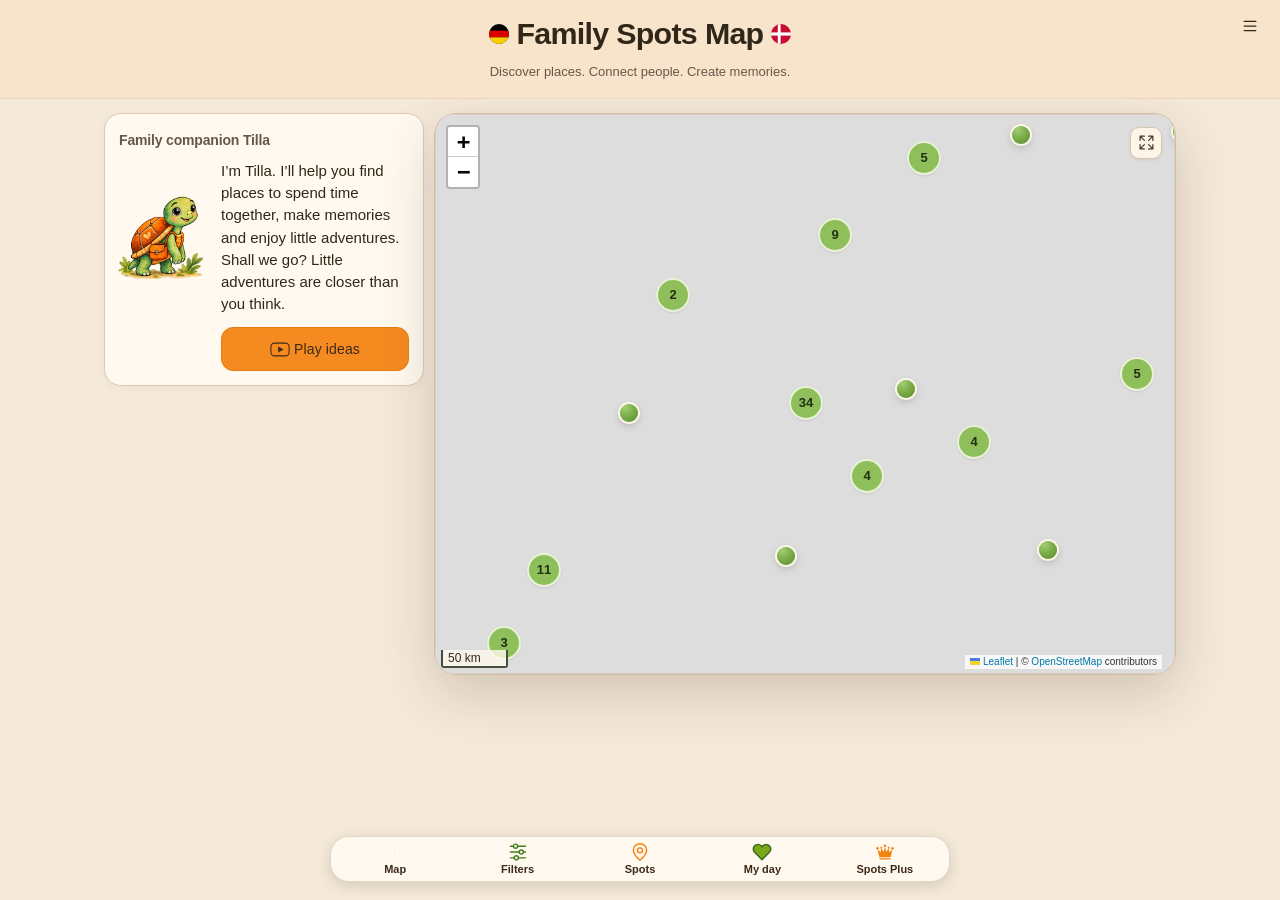
==== index.html @ 34884821 "FSM V5: Navigationsleiste ohne Aktivkasten vereinheitlicht Karte orange als Symbol und Text ohne akt" ====
<!doctype html>
<html lang="de" data-theme="light">
<head>
  <meta charset="utf-8" />
  <meta name="viewport" content="width=device-width, initial-scale=1, viewport-fit=cover" />

  <title>Family Spots Map – Die schönste Karte für Familien-Abenteuer</title>
  <meta
    name="description"
    content="Family Spots Map: Handverlesene Spielplätze, Zoos, Wildparks, Wasser-Spots & familienfreundliche Orte – für eure nächsten Familienabenteuer mit Kindern."
  />

  <!-- Baseline Privacy / UX -->
  <meta name="referrer" content="strict-origin-when-cross-origin" />
  <meta name="format-detection" content="telephone=no" />
  <meta name="robots" content="index,follow" />
  <meta name="color-scheme" content="light" />
  <meta name="theme-color" content="#f7e1d0" />

  <script>
    if (navigator.standalone === true) document.documentElement.classList.add("fsm-ios-standalone");
  </script>

  <!-- ======================================================
       CRITICAL CSS
       Background + Textfarben konsistent.
       ====================================================== -->
  <style>
    html,
    body {
      margin: 0;
      min-height: 100%;
      background: #f7e1d0;
      color: #111827;
    }

    /* Form-Controls erben die Textfarbe, auch unter iOS/Safari. */
    input,
    textarea,
    select,
    button {
      color: inherit;
    }

    /* Gut lesbarer Platzhalter. */
    ::placeholder {
      color: rgba(107, 114, 128, 0.95);
      opacity: 1;
    }

    /* Menü-Icons als Inline-SVG. */
    .app-menu-item-icon svg {
      display: block;
    }

    /* Tilla-Titel kompakter, wie "Filter". */
    .tilla-sidebar-section .sidebar-section-title {
      font-size: 1rem !important;
      line-height: 1.25 !important;
      margin: 0 !important;
    }

    /* Onboarding-Hinweis: Close-Button sichtbar und positioniert. */
    .fsm-onboarding-hint {
      position: relative;
    }

    .fsm-onboarding-hint__close {
      display: inline-flex !important;
      align-items: center;
      justify-content: center;

      position: absolute;
      top: 10px;
      right: 10px;

      width: 34px;
      height: 34px;

      border-radius: 999px;
      border: 1px solid rgba(148, 163, 184, 0.35);
      background: rgba(255, 255, 255, 0.82);

      color: rgba(15, 23, 42, 0.85);
      font-size: 20px;
      line-height: 1;

      cursor: pointer;
      -webkit-tap-highlight-color: transparent;
    }

    .fsm-onboarding-hint__close:active {
      transform: translateY(1px);
      opacity: 0.92;
    }
  </style>


  <meta name="apple-mobile-web-app-title" content="Family Spots Map" />
  <meta name="application-name" content="Family Spots Map" />

  <!-- Canonical & hreflang -->
  <link
    rel="canonical"
    href="https://heimhafen.github.io/Family-Spots-Map-V5/"
  />
  <link
    rel="alternate"
    hreflang="de"
    href="https://heimhafen.github.io/Family-Spots-Map-V5/"
  />
  <link
    rel="alternate"
    hreflang="en"
    href="https://heimhafen.github.io/Family-Spots-Map-V5/en/"
  />
  <link
    rel="alternate"
    hreflang="da"
    href="https://heimhafen.github.io/Family-Spots-Map-V5/da/"
  />

  <!-- Open Graph -->
  <meta
    property="og:title"
    content="Family Spots Map – familienfreundliche Abenteuerkarte"
  />
  <meta
    property="og:description"
    content="Entdecke handverlesene Spielplätze, Wildparks, Wasser-Spots & mehr – ideal für Familienabenteuer mit Kindern."
  />
  <meta property="og:type" content="website" />
  <meta
    property="og:url"
    content="https://heimhafen.github.io/Family-Spots-Map-V5/"
  />
  <meta
    property="og:image"
    content="https://heimhafen.github.io/Family-Spots-Map-V5/assets/social/og-image.png"
  />
  <meta property="og:image:width" content="1200" />
  <meta property="og:image:height" content="630" />
  <meta property="og:locale" content="de_DE" />
  <meta property="og:site_name" content="Family Spots Map" />

  <!-- Twitter Card -->
  <meta name="twitter:card" content="summary_large_image" />
  <meta
    name="twitter:title"
    content="Family Spots Map – familienfreundliche Abenteuerkarte"
  />
  <meta
    name="twitter:description"
    content="Entdecke ausgewählte Spielplätze, Wildparks, Wasser-Spots u.v.m. – ideal für Familienabenteuer."
  />
  <meta
    name="twitter:image"
    content="https://heimhafen.github.io/Family-Spots-Map-V5/assets/social/og-image.png"
  />

  <!-- Structured Data: WebApplication -->
  <script type="application/ld+json">
    {
      "@context": "https://schema.org",
      "@type": "WebApplication",
      "name": "Family Spots Map",
      "operatingSystem": "iOS, Android, Web",
      "applicationCategory": "TravelApplication",
      "url": "https://heimhafen.github.io/Family-Spots-Map-V5/",
      "inLanguage": ["de", "en", "da"],
      "description": "Family Spots Map: Handverlesene Spielplätze, Zoos, Wildparks, Wasser-Spots & familienfreundliche Orte – für eure nächsten Familienabenteuer mit Kindern."
    }
  </script>

  <!-- PWA / Apple -->
  <link
    rel="manifest"
    href="manifest.webmanifest"
  />
  <meta name="apple-mobile-web-app-capable" content="yes" />
  <meta name="mobile-web-app-capable" content="yes" />
  <meta
    name="apple-mobile-web-app-status-bar-style"
    content="black-translucent"
  />



  <!-- Favicon / Icons -->
  <link
    rel="icon"
    type="image/png"
    sizes="192x192"
    href="assets/icons/fsm-home-v845-192.png"
  />
  <link
    rel="apple-touch-icon"
    sizes="180x180"
    href="assets/icons/fsm-home-v845-apple-180.png"
  />

  <!-- Leaflet CSS -->
  <link
    rel="stylesheet"
    href="./vendor/leaflet/leaflet.css"
  />
  <link
    rel="stylesheet"
    href="./vendor/markercluster/MarkerCluster.css"
  />
  <link
    rel="stylesheet"
    href="./vendor/markercluster/MarkerCluster.Default.css"
  />

  <!-- App Styles -->
  <link rel="stylesheet" href="css/styles.css?v=20261111-nav-minimal-1" />
  <link rel="stylesheet" href="css/badges.css" />
  <link rel="stylesheet" href="css/diary.css?v=20261030-diary-3" />
<link rel="stylesheet" href="css/interface.css?v=20261109-details-v43">
  <link rel="stylesheet" href="css/fsm-ui-finish-70.css?v=20261109-details-v43" />
  <link rel="stylesheet" href="css/fsm-ui-finish-71.css?v=20261109-details-v43" />
  <link rel="stylesheet" href="css/filter-showcase-78.css?v=20261109-details-v43" />
  <link rel="stylesheet" href="css/fsm-ui-consistency.css?v=20261109-details-v43" />
  <link rel="stylesheet" href="css/fsm-design-system-83.css?v=20261105-focus-v928" />
  <link rel="stylesheet" href="css/fsm-home-navigation-84.css?v=20261109-details-v43" />
  <link rel="stylesheet" href="css/community-play.css?v=20261109-details-v43" />
<script>document.documentElement.classList.add("fsm-polished");</script>
  <link rel="stylesheet" href="css/main-header-v90.css?v=20261109-details-v43" />
  <link rel="stylesheet" href="css/fsm-map-dock-v901.css?v=20261109-details-v43" />
  <link rel="stylesheet" href="css/fsm-premium-polish-v902.css?v=20261109-details-v43" />
  <link rel="stylesheet" href="css/fsm-header-final-v907.css?v=20261109-details-v43" />
  <link rel="stylesheet" href="css/fsm-proportion-target-v917.css?v=20261109-details-v43" />
  <link rel="stylesheet" href="css/fsm-landscape-space-v918.css?v=20261109-details-v43" />
  <link rel="stylesheet" href="css/cycle-tours.css?v=20261109-details-v43">
  <link rel="stylesheet" href="css/tourenwelt.css?v=20261111-nav-minimal-1">
  <link rel="stylesheet" href="css/fsm-cohesion-v34.css?v=20261109-details-v43">
  <link rel="stylesheet" href="css/fsm-about-premium-v4.css?v=20261109-details-v43">
  <!-- Kalender-Design bewusst nach den älteren globalen Regeln laden. -->
  <link rel="stylesheet" href="css/gemeinsam-erleben-rc.css?v=20261109-details-v43">
  <link rel="stylesheet" href="css/fsm-orange-actions-v41.css?v=20261109-details-v43" />
  <link rel="stylesheet" href="css/fsm-details-v43.css?v=20261110-close-system-v461" />
  <!-- Accessible close-button focus: keyboard indication without touch autofocus rings. -->
  <script>
    (() => {
      const root = document.documentElement;
      document.addEventListener("keydown", (event) => {
        if (event.key === "Tab") root.dataset.fsmFocusModality = "keyboard";
      }, true);
      document.addEventListener("pointerdown", () => {
        root.dataset.fsmFocusModality = "pointer";
      }, { capture: true, passive: true });
    })();
  </script>
  <link rel="stylesheet" href="css/fsm-touren-reference.css?v=20261111-nav-minimal-1">
  <link rel="stylesheet" href="css/fsm-spot-unity.css?v=20261111-nav-minimal-1" />
</head>

<body>
  <!-- Globaler Skip-Link -->
  <a
    href="#main-content"
    class="skip-link"
    data-i18n-de="Zum Hauptinhalt springen"
    data-i18n-en="Skip to main content"
    data-i18n-da="Spring til hovedindholdet"
  >
    Zum Hauptinhalt springen
  </a>

  <noscript>
      <div class="noscript-warning">
        <p lang="de">Family Spots Map benötigt JavaScript. Bitte aktiviert JavaScript, um Karte und Filter zu nutzen.</p>
        <p lang="en">Family Spots Map needs JavaScript. Please enable JavaScript to use the map and filters.</p>
        <p lang="da">Family Spots Map kræver JavaScript. Aktivér JavaScript for at bruge kortet og filtrene.</p>
      </div>
    </noscript>

  <div class="app">
    <!-- =========================================
         HEADER
         ========================================= -->
    <header class="app-header" role="banner">
      <nav
        class="app-header-top"
        aria-label="App-Einstellungen und Schnellzugriffe" data-i18n-aria-label="aria_settings"
      >
        <div class="app-header-left">
          <span
            class="sr-only"
            id="language-switcher-label"
            data-i18n-de="Sprache wechseln"
            data-i18n-en="Change language"
            data-i18n-da="Skift sprog"
          >
            Sprache wechseln
          </span>

          <!-- Unsichtbarer Sprach-Schalter für die bestehende Logik -->
          <button
            id="language-switcher" tabindex="-1"
            class="btn-icon language-switcher sr-only"
            type="button"
            aria-labelledby="language-switcher-label"
          >
            <img
              id="language-switcher-flag"
              class="language-switcher-flag"
              src="assets/flags/flag-de.svg"
              alt=""
              width="24"
              height="24"
              loading="lazy"
              decoding="async"
            />
          </button>
        </div>

        <div class="app-header-right">
          <button
            id="menu-toggle"
            class="btn-icon btn-menu"
            type="button"
            aria-haspopup="dialog"
            aria-expanded="false"
            aria-controls="app-menu"
          >
            <svg class="btn-menu-icon" aria-hidden="true" focusable="false" viewBox="0 0 24 24" width="20" height="20" fill="none" stroke="currentColor" stroke-width="1.5" stroke-linecap="round"><path d="M5 6.5h14M5 12h14M5 17.5h14"/></svg>
            <span
              class="sr-only"
              data-i18n-de="Menü öffnen"
              data-i18n-en="Open menu"
              data-i18n-da="Åbn menu"
            >
              Menü öffnen
            </span>
          </button>
        </div>
      </nav>

      <div class="app-header-main">
        <h1
          class="header-title"
          id="app-title"
          tabindex="-1"
          aria-describedby="header-tagline"
        >
          <span class="header-flag" aria-hidden="true"><img src="assets/flags/flag-de.svg" width="20" height="15" alt="" aria-hidden="true"></span>
          Family <span class="header-title-spots">Spots</span> Map
          <span class="header-flag" aria-hidden="true"><img src="assets/flags/flag-dk.svg" width="20" height="15" alt="" aria-hidden="true"></span>
        </h1>

        <p
          class="header-tagline"
          id="header-tagline"
        >
          Orte entdecken.
          Menschen verbinden.
          Erinnerungen schaffen.
        </p>
      </div>
    </header>

    <!-- =========================================
         HEADER-MENÜ (☰)
         ========================================= -->
    <div
      id="app-menu"
      class="app-menu"
      role="dialog"
      aria-modal="true"
      aria-labelledby="app-menu-title"
      aria-hidden="true"
      hidden
    >
      <div
        class="app-menu-backdrop"
        data-menu-close="1"
        aria-hidden="true"
      ></div>

      <div class="app-menu-panel">
        <div class="app-menu-heading">
          <h2 id="app-menu-title" tabindex="-1" data-i18n="menu_title">Menü</h2>
          <button class="app-menu-close" type="button" data-menu-close="1">
            <svg viewBox="0 0 24 24" width="20" height="20" fill="none" stroke="currentColor" stroke-width="1.7" stroke-linecap="round" aria-hidden="true" focusable="false"><path d="m6 6 12 12M18 6 6 18"/></svg>
            <span class="sr-only" data-i18n-de="Menü schließen" data-i18n-en="Close menu" data-i18n-da="Luk menu">Menü schließen</span>
          </button>
        </div>

        <div class="app-menu-list">
          <button id="btn-cycle-tours" class="app-menu-item" type="button" aria-haspopup="dialog">
            <span class="app-menu-item-icon" aria-hidden="true"><svg viewBox="0 0 24 24" width="22" height="22" fill="none" stroke="currentColor" stroke-width="1.6" stroke-linecap="round" stroke-linejoin="round"><circle cx="5" cy="17" r="4"/><circle cx="19" cy="17" r="4"/><path d="m5 17 4-8 5 8H5m9 0 3-10h2M7 9h5"/></svg></span>
            <span class="app-menu-item-label" data-i18n-de="Radtouren &amp; Bikepacking" data-i18n-en="Cycle tours &amp; bikepacking" data-i18n-da="Cykelture og bikepacking">Radtouren &amp; Bikepacking</span>
          </button>
          <button id="btn-open-favorites" class="app-menu-item" type="button" data-menu-close="1" aria-controls="spot-list">
            <span class="app-menu-item-icon" aria-hidden="true"><svg viewBox="0 0 24 24" width="22" height="22" fill="none" stroke="currentColor" stroke-width="1.8" stroke-linecap="round" stroke-linejoin="round"><path d="M20.8 4.6a5.5 5.5 0 0 0-7.8 0L12 5.7l-1.1-1.1a5.5 5.5 0 0 0-7.8 7.8L12 21l8.8-8.6a5.5 5.5 0 0 0 0-7.8Z"/></svg></span>
            <span class="app-menu-item-label" data-i18n-de="Favoriten" data-i18n-en="Favourites" data-i18n-da="Favoritter">Favoriten</span>
            <span data-favorite-count>0</span>
          </button>

          <!-- Info -->
          <button
            id="btn-help"
            class="app-menu-item"
            type="button"
            data-menu-close="1"
          >
            <span class="app-menu-item-icon" aria-hidden="true">
              <svg
                viewBox="0 0 24 24"
                width="22"
                height="22"
                fill="none"
                stroke="currentColor"
                stroke-width="2"
                stroke-linecap="round"
                stroke-linejoin="round"
              >
                <circle cx="12" cy="12" r="10"></circle>
                <line x1="12" y1="10" x2="12" y2="16"></line>
                <circle cx="12" cy="7" r="1"></circle>
              </svg>
            </span>
            <span
              class="app-menu-item-label"
              data-i18n-de="Über Family Spots Map"
              data-i18n-en="About Family Spots Map"
              data-i18n-da="Om Family Spots Map"
            >
              Über Family Spots Map
            </span>
          </button>

          <!-- Standort -->
          <button
            id="btn-locate"
            class="app-menu-item"
            type="button"
            data-menu-close="1"
          >
            <span class="app-menu-item-icon" aria-hidden="true">
              <svg
                viewBox="0 0 24 24"
                width="22"
                height="22"
                fill="none"
                stroke="currentColor"
                stroke-width="2"
                stroke-linecap="round"
                stroke-linejoin="round"
              >
                <path
                  d="M12 21s7-4.5 7-11a7 7 0 1 0-14 0c0 6.5 7 11 7 11z"
                ></path>
                <circle cx="12" cy="10" r="2"></circle>
              </svg>
            </span>
            <span
              class="app-menu-item-label"
              id="btn-locate-label"
              data-i18n-de="Eigenen Standort auf der Karte anzeigen"
              data-i18n-en="Centre the map on your location"
              data-i18n-da="Vis jeres position på kortet"
            >
              Eigenen Standort auf der Karte anzeigen
            </span>
          </button>
        </div>

        <!-- Sprache: Flaggen-Chips -->
        <div
          class="app-menu-languages"
          role="group"
          aria-labelledby="menu-language-label"
        >
          <p
            id="menu-language-label"
            class="app-menu-languages-label"
            data-i18n-de="Sprache"
            data-i18n-en="Language"
            data-i18n-da="Sprog"
          >
            Sprache
          </p>

          <div class="app-menu-languages-row">
            <button
              type="button"
              class="app-menu-lang-chip"
              data-lang-target="de"
            >
              <span class="app-menu-lang-flag" aria-hidden="true"><img src="assets/flags/flag-de.svg" width="20" height="15" alt="" aria-hidden="true"></span>
              <span class="app-menu-lang-code">DE</span>
            </button>

            <button
              type="button"
              class="app-menu-lang-chip"
              data-lang-target="da"
            >
              <span class="app-menu-lang-flag" aria-hidden="true"><img src="assets/flags/flag-dk.svg" width="20" height="15" alt="" aria-hidden="true"></span>
              <span class="app-menu-lang-code">DA</span>
            </button>

            <button
              type="button"
              class="app-menu-lang-chip"
              data-lang-target="en"
            >
              <span class="app-menu-lang-flag" aria-hidden="true"><img src="assets/flags/flag-gb.svg" width="20" height="15" alt="" aria-hidden="true"></span>
              <span class="app-menu-lang-code">EN</span>
            </button>
          </div>
        </div>
      </div>
    </div>

    <!-- =========================================
         MAIN
         ========================================= -->
    <main
      class="app-main"
      id="main-content"
      role="main"
      tabindex="-1"
    >
      <!-- =======================
           MAP VIEW
           ======================= -->
      <section
        id="view-map"
        class="view view--active"
        aria-label="Karte" data-i18n-aria-label="aria_map"
      >
        <!-- Sidebar -->
        <aside
          class="sidebar"
          id="sidebar"
          aria-labelledby="spots-title"
        >
          <!-- Tilla-Begleiterin -->
          <section
            id="tilla-section"
            class="sidebar-section tilla-sidebar-section"
            aria-labelledby="tilla-title"
          >
            <header class="sidebar-section-header">
              <h2
                class="sidebar-section-title"
                id="tilla-title"
                data-i18n-de="Familienbegleiterin Tilla"
                data-i18n-en="Family companion Tilla"
                data-i18n-da="Familieledsageren Tilla"
              >
                Familienbegleiterin Tilla
              </h2>
            </header>

            <div class="tilla-sidebar-card">
              <div class="tilla-sidebar-avatar">
                <div class="tilla-watercolor-canvas">
                <img
                  src="assets/tilla/tilla-watercolor.png"
                  alt="Tilla die Schildkröte – eure ruhige Familienbegleiterin"
                  loading="lazy"
                  decoding="async"
                  width="1472"
                  height="1069"
                />

                <!--
                  Erinnerungszettel für Tillas Brustbeutel.

                  Die Position und Animation werden in map-spots.css
                  ergänzt. Tilla steuert die Sichtbarkeit über JavaScript.

                  Der Zettel bleibt sichtbar, solange mindestens eine
                  Erinnerung vorhanden ist. Ohne Erinnerungen bleibt
                  dieses dekorative Element ausgeblendet.
                -->
                <span
                  id="tilla-memory-note"
                  class="tilla-memory-note"
                  aria-hidden="true"
                  hidden
                ></span>
                </div>
              </div>

              <div class="tilla-sidebar-text">
                <p
                  id="tilla-sidebar-text"
                >
                  Ich bin Tilla, eure kleine Schildkröte. Lasst uns heute
                  einen Ort ganz nah finden – für Ruhe, Lachen und ein
                  kleines Staunen. 🌿
                </p>

                <div class="tilla-sidebar-actions">
                  <button
                    id="btn-play-idea"
                    type="button"
                    class="btn btn-small btn-play-idea"
                  >
                    <svg class="tilla-play-icon" viewBox="0 0 22 18" width="20" height="17" aria-hidden="true" focusable="false"><rect x="1" y="2" width="20" height="14" rx="4" fill="none" stroke="currentColor" stroke-width="1.15"/><path d="M9 5.6 15 9 9 12.4Z" fill="currentColor"/></svg>
                    <span
                      data-i18n-de="Spielideen"
                      data-i18n-en="Play ideas"
                      data-i18n-da="Legeidéer"
                    >
                      Spielideen
                    </span>
                  </button>
                </div>
              </div>
            </div>
          </section>

          <!-- Kompakter Filter -->
          <section
            class="sidebar-section"
            id="filter-section"
            aria-labelledby="filter-title"
          >
            <header class="sidebar-section-header">
              <h2
                class="sidebar-section-title"
                id="filter-title"
                data-i18n-de="Filter"
                data-i18n-en="Filters"
                data-i18n-da="Filtre"
              >
                Filter
              </h2>

              <button
                id="btn-toggle-filters"
                class="btn-ghost btn-small"
                type="button"
                aria-controls="filter-section"
                aria-expanded="false"
              >
                <span
                >
                  Filter anzeigen
                </span>
                <svg class="fsm-disclosure-chevron" viewBox="0 0 24 24" width="18" height="18" aria-hidden="true" focusable="false"><path d="m6 9 6 6 6-6"/></svg>
              </button>
            </header>

            <p
              class="filter-group-helper filter-group-helper--compact"
              data-i18n-de="Suche, Schnellwahl &amp; Radius – so findet ihr passende Spots."
              data-i18n-en="Search, mood &amp; radius – everything you need to get started. Open all filters only when needed."
              data-i18n-da="Søgning, stemning &amp; radius – alt det vigtigste til at starte med. Åbn alle filtre efter behov."
            >
              Suche, Stimmung &amp; Radius – alles, was ihr für den Start
              braucht. Weitere Filter öffnen sich bei Bedarf.
            </p>

            <!-- Suche -->
            <div class="filter-group">
              <label
                class="filter-group-label"
                for="filter-search"
                id="filter-search-label"
                data-i18n-de="Suche"
                data-i18n-en="Search"
                data-i18n-da="Søg"
              >
                Suche
              </label>

              <input
                id="filter-search"
                name="search"
                class="input"
                type="search"
                placeholder="Ort, Spot, Stichwort …"
                autocomplete="off"
                data-i18n-de="Ort, Spot, Stichwort …"
                data-i18n-en="Place, spot, keywords …"
                data-i18n-da="Sted, spot, søgeord …"
              />
            </div>

            <!-- Stimmung -->
            <div class="filter-group">
              <label
                class="filter-group-label"
                id="filter-mood-label"
                data-i18n-de="Schnell zum Thema"
                data-i18n-en="Choose a theme"
                data-i18n-da="Vælg et tema"
              >
                Stimmung
              </label>

              <p
                class="filter-group-helper filter-group-helper--compact"
                id="filter-mood-helper"
                data-i18n-de="Die Schnellwahl setzt sichtbare Themenfilter. Ihr könnt sie unter „Spots finden“ anpassen."
                data-i18n-en="Quick choices set visible theme filters. Adjust them under “Find spots”."
                data-i18n-da="Genvejene vælger synlige temafiltre. Tilpas dem under „Find spots“."
              >
                Die Schnellwahl setzt sichtbare Themenfilter. Ihr könnt sie unter „Spots finden“ anpassen.
              </p>

              <div
                class="mood-row"
                role="group"
                aria-labelledby="filter-mood-label"
                aria-describedby="filter-mood-helper"
              >
                <button
                  type="button"
                  class="mood-chip"
                  data-mood="relaxed"
                  aria-pressed="false"
                >
                  <span class="mood-chip-emoji" aria-hidden="true">🌿</span>
                  <span
                    class="mood-chip-label"
                    id="mood-relaxed-label"
                    data-i18n-de="Natur entdecken"
                    data-i18n-en="Explore nature"
                    data-i18n-da="Opdag naturen"
                  >
                    Entspannt
                  </span>
                </button>

                <button
                  type="button"
                  class="mood-chip"
                  data-mood="action"
                  aria-pressed="false"
                >
                  <span class="mood-chip-emoji" aria-hidden="true">⛰️</span>
                  <span
                    class="mood-chip-label"
                    id="mood-action-label"
                    data-i18n-de="Bewegung"
                    data-i18n-en="Active"
                    data-i18n-da="Aktiv"
                  >
                    Bewegung
                  </span>
                </button>

                <button
                  type="button"
                  class="mood-chip"
                  data-mood="water"
                  aria-pressed="false"
                >
                  <span class="mood-chip-emoji" aria-hidden="true">💧</span>
                  <span
                    class="mood-chip-label"
                    id="mood-water-label"
                    data-i18n-de="Baden &amp; Wasserspiel"
                    data-i18n-en="Swimming &amp; water play"
                    data-i18n-da="Badning og vandleg"
                  >Baden &amp; Wasserspiel
                  </span>
                </button>

                <button
                  type="button"
                  class="mood-chip"
                  data-mood="animals"
                  aria-pressed="false"
                >
                  <span class="mood-chip-emoji" aria-hidden="true">🐾</span>
                  <span
                    class="mood-chip-label"
                    id="mood-animals-label"
                    data-i18n-de="Tier-Tag"
                    data-i18n-en="Animal day"
                    data-i18n-da="Dyredag"
                  >
                    Tier-Tag
                  </span>
                </button>
              </div>
            </div>

            <!-- Entfernung -->
            <div class="filter-group">
              <label
                class="filter-group-label"
                for="filter-radius"
                id="filter-radius-label"
                data-i18n-de="Entfernung"
                data-i18n-en="Distance"
                data-i18n-da="Afstand"
              >
                Entfernung
              </label>

              <p
                class="filter-group-helper filter-group-helper--compact"
                id="filter-radius-helper"
                data-i18n-de="Wie weit möchtet ihr heute unterwegs sein?"
                data-i18n-en="How far would you like to go today?"
                data-i18n-da="Hvor langt vil I gerne tage i dag?"
              >
                Wie weit möchtet ihr heute unterwegs sein?
              </p>

              <div class="radius-row">
                <input
                  id="filter-radius"
                  name="radius"
                  type="range"
                  min="0"
                  max="4"
                  step="1"
                  value="4"
                  aria-labelledby="filter-radius-label"
                  aria-describedby="filter-radius-helper filter-radius-description"
                />

                <span
                  id="filter-radius-max-label"
                  class="radius-max-label"
                >
                  Alle Spots
                </span>
              </div>

              <p
                id="filter-radius-description"
                class="radius-description"
              >
                Ohne Entfernungsgrenze.
              </p>
            </div>

            <!-- Zusammenfassung & Button "Alle Filter öffnen" -->
            <div class="filter-footer">
              <button
                id="btn-open-filter-modal"
                class="btn btn-small"
                type="button"
              >
                <span
                  data-i18n-de="Spots finden"
                  data-i18n-en="Find spots"
                  data-i18n-da="Find spots"
                >
                  Alle Filter öffnen
                </span>
              </button>

              <p
                id="filter-summary"
                class="filter-summary"
              >
                Aktive Filter: Basisfilter
              </p>
            </div>
          </section>

          <!-- Spot-Liste -->
          <section
            class="sidebar-section sidebar-section--grow"
            aria-labelledby="spots-title"
          >
            <header class="sidebar-section-header">
              <h2 class="sidebar-section-title" id="spots-title" data-i18n="spots_title">Spots</h2>

              <button
                id="btn-toggle-spots"
                class="btn-ghost btn-small"
                type="button"
                aria-controls="spot-list"
                aria-expanded="false"
              >
                <span
                  data-state="hide"
                  class="hidden"
                  data-i18n-de="Spots ausblenden"
                  data-i18n-en="Hide spots"
                  data-i18n-da="Skjul spots"
                >
                  Spots ausblenden
                </span>

                <span
                  data-state="show"
                  data-i18n-de="Spots anzeigen"
                  data-i18n-en="Show spots"
                  data-i18n-da="Vis spots"
                >
                  Spots anzeigen
                </span>
                <svg class="fsm-disclosure-chevron" viewBox="0 0 24 24" width="18" height="18" aria-hidden="true" focusable="false"><path d="m6 9 6 6 6-6"/></svg>
              </button>

              <button
                id="btn-toggle-view"
                class="btn-ghost btn-small sr-only"
                type="button"
                aria-pressed="false"
                aria-controls="sidebar"
                tabindex="-1"
              >
                <span
                >
                  Nur Karte
                </span>
              </button>
            </header>

            <p id="spot-results-context" class="spot-results-context" hidden></p>
            <div id="spot-list" class="spot-list" hidden></div>
          </section>
        </aside>

        <!-- Karte + Details -->
        <section class="map-section" aria-label="Karte mit Spots" data-i18n-aria-label="aria_map_spots">
          <div id="map" class="map-container"></div>

          <aside
            id="spot-detail"
            class="spot-details spot-details--hidden"
          ></aside>
        </section>

        <!-- Family Spots Plus -->
        <details
          class="sidebar-section"
          id="plus-section"
          aria-labelledby="plus-section-title"
        >
          <summary class="sidebar-section-header">
            <h2
              class="sidebar-section-title"
              id="plus-section-title"
            >
              <span>Spots Plus</span><svg class="spots-plus-crown" viewBox="0 0 32 26" width="22" height="20" aria-hidden="true" focusable="false"><g fill="currentColor"><path d="M4 8.5l5 5 1-6 4 5 2-8 2 8 4-5 1 6 5-5-3 13H7z"/><circle cx="4" cy="7" r="2"/><circle cx="10" cy="6" r="1.6"/><circle cx="16" cy="3" r="2"/><circle cx="22" cy="6" r="1.6"/><circle cx="28" cy="7" r="2"/><rect x="7" y="23" width="18" height="2" rx=".7"/></g></svg>
            </h2>

            <span id="btn-toggle-plus"
              class="btn-ghost btn-small"
            >
              <span
              >
                Anzeigen
              </span>
            </span>
          </summary>

          <div class="filter-group">
            <p
              id="plus-status-text"
              role="status" aria-live="polite" aria-atomic="true"
            >
              Spots Plus ist derzeit nicht freigeschaltet.
            </p>
          </div>

          <div class="plus-code-form">
            <label for="plus-code-input"
              data-i18n-de="Zugangscode eingeben:"
              data-i18n-en="Enter an access code:"
              data-i18n-da="Indtast adgangskode:"
            >Zugangscode eingeben:</label>

            <div class="plus-code-row">
              <input
                id="plus-code-input"
                name="plus-code"
                class="input"
                type="text"
                autocomplete="off"
              />

              <button
                id="plus-code-submit"
                class="btn"
                type="button"
              >
                <span
                  data-i18n-de="Code aktivieren"
                  data-i18n-en="Activate code"
                  data-i18n-da="Aktivér kode"
                >
                  Code aktivieren
                </span>
              </button>
            </div>

            <p class="plus-note"
              data-i18n-de="Spots Plus befindet sich in Entwicklung. Derzeit sind Zusatzfunktionen nur über einen Entwicklerzugang freigeschaltet. Ein öffentliches Testangebot oder Abonnement gibt es noch nicht."
              data-i18n-en="Spots Plus is under development. Extra features are currently available only with a developer access code. There is no public trial or subscription yet."
              data-i18n-da="Spots Plus er under udvikling. Ekstra funktioner er i øjeblikket kun tilgængelige med en udvikleradgangskode. Der er endnu ingen offentlig prøveperiode eller abonnement."
            >Spots Plus befindet sich in Entwicklung. Derzeit sind Zusatzfunktionen nur über einen Entwicklerzugang freigeschaltet. Ein öffentliches Testangebot oder Abonnement gibt es noch nicht.</p>
          </div>
        </details>

        <!-- Mein Tag opens the private diary without rebuilding the map. -->
        <button id="btn-open-diary" type="button" class="sidebar-section diary-launcher" aria-controls="view-diary">
          <span class="sidebar-section-title"><span data-i18n-de="Mein Tag" data-i18n-en="My day" data-i18n-da="Min dag">Mein Tag</span> <svg class="fsm-daylog-heart" viewBox="0 0 24 24" width="20" height="20" aria-hidden="true" focusable="false">
                <path d="M20.84 4.61a5.5 5.5 0 0 0-7.78 0L12 5.67l-1.06-1.06a5.5 5.5 0 0 0-7.78 7.78L12 21.23l8.84-8.84a5.5 5.5 0 0 0 0-7.78Z" />
              </svg></span>
          <span data-i18n-de="Öffnen" data-i18n-en="Open" data-i18n-da="Åbn">Öffnen</span>
        </button>
      </section>

      <!-- Private diary; existing storage and element IDs remain compatible. -->
      <section id="view-diary" class="diary-view" hidden aria-hidden="true" aria-labelledby="diary-title">
        <nav class="diary-navigation" aria-label="Tagebuch">
          <button id="diary-return-map" type="button" class="diary-back"><svg viewBox="0 0 24 24" aria-hidden="true"><path d="m15 5-7 7 7 7"/></svg><span data-i18n-de="Zurück zur Karte" data-i18n-en="Back to map" data-i18n-da="Tilbage til kortet">Zurück zur Karte</span></button>
        </nav>
        <header class="diary-heading">
          <div><h1 id="diary-title" tabindex="-1"><span data-i18n-de="Mein Tag" data-i18n-en="My day" data-i18n-da="Min dag">Mein Tag</span> <svg class="fsm-daylog-heart" viewBox="0 0 24 24" width="20" height="20" aria-hidden="true" focusable="false">
                <path d="M20.84 4.61a5.5 5.5 0 0 0-7.78 0L12 5.67l-1.06-1.06a5.5 5.5 0 0 0-7.78 7.78L12 21.23l8.84-8.84a5.5 5.5 0 0 0 0-7.78Z" />
              </svg></h1><p data-i18n-de="Erinnerungen in Wort und Bild" data-i18n-en="Memories in words and pictures" data-i18n-da="Minder i ord og billeder">Erinnerungen in Wort und Bild</p></div>
          <button id="diary-new-memory" type="button" class="btn diary-new" aria-controls="diary-composer" aria-expanded="false"><svg viewBox="0 0 24 24" aria-hidden="true"><path d="M12 5v14M5 12h14"/></svg><span data-i18n-de="Erinnerung festhalten" data-i18n-en="Capture a memory" data-i18n-da="Gem et minde">Erinnerung festhalten</span></button>
        </header>
        <details id="daylog-section" open aria-labelledby="diary-title">
          <summary hidden>Mein Tag</summary>
          <div class="filter-group diary-content">
            <section id="diary-composer" class="diary-composer" hidden aria-labelledby="diary-new-memory">

            <label
              for="daylog-text"
              data-i18n-de="Wie war euer Tag?"
              data-i18n-en="How was your day?"
              data-i18n-da="Hvordan var jeres dag?"
            >
              Wie war euer Tag?
            </label>

            <p
              class="filter-group-helper"
              data-i18n-de="Haltet einen kleinen Moment fest, an den ihr euch später erinnern möchtet. Wenn ihr mögt, schreibt Tilla einen kleinen Gruß."
              data-i18n-en="Capture a little moment you’d like to remember later – and if you like, add a small note to Tilla."
              data-i18n-da="Gem et lille øjeblik, som I gerne vil huske. Hvis I har lyst, kan I skrive en lille hilsen til Tilla."
            >
              Haltet einen kleinen Moment fest, an den ihr euch später erinnern möchtet. Wenn ihr mögt, schreibt Tilla einen kleinen Gruß.
            </p>

            <textarea
              id="daylog-text"
              name="daylog"
              class="input"
              rows="3"
              placeholder="Heute haben wir einen Ort gefunden, an dem die Zeit kurz langsamer wurde."
            ></textarea>

            <button
              id="daylog-save"
              class="btn btn-small"
              type="button"
            ><svg class="memory-save-icon" viewBox="0 0 24 24" width="19" height="19" fill="none" stroke="currentColor" stroke-width="1.7" stroke-linecap="round" stroke-linejoin="round" aria-hidden="true" focusable="false"><path d="M5 3h12l4 4v14H3V3Zm2 0v7h10V3M7 21v-7h10v7"/></svg>
              <span
                data-i18n-de="Speichern"
                data-i18n-en="Save"
                data-i18n-da="Gem"
              >
                Speichern
              </span>
            </button>


              <button id="diary-composer-close" type="button" class="btn-ghost" data-i18n-de="Eingabe schließen" data-i18n-en="Close editor" data-i18n-da="Luk indtastning">Eingabe schließen</button>
            </section>
            <p id="diary-empty" class="diary-empty" data-i18n-de="Hier ist Platz für eure Erinnerungen. Haltet euren ersten Moment fest – mit einem Foto, ein paar Worten oder beidem." data-i18n-en="A place for your memories. Capture your first moment with a photo, a few words, or both." data-i18n-da="Her er plads til jeres minder. Gem det første øjeblik med et billede, et par ord eller begge dele.">Hier ist Platz für eure Erinnerungen. Haltet euren ersten Moment fest – mit einem Foto, ein paar Worten oder beidem.</p>
            <div id="daylog-list" class="daylog-list"></div>
          </div>
        </details>
      </section>

      <!-- =========================================
           ABOUT VIEW (DE / DA / EN)
           ========================================= -->
      <section
        id="view-about"
        class="view"
        aria-label="Über Family Spots Map" data-i18n-aria-label="aria_about"
      >
        <button type="button" class="btn btn-small fsm-about-back" data-return-map><svg viewBox="0 0 24 24" width="18" height="18" aria-hidden="true" focusable="false" fill="none" stroke="currentColor" stroke-width="1.7" stroke-linecap="round" stroke-linejoin="round"><path d="m14 5-7 7 7 7M7 12h12"/></svg><span data-i18n-de="Zur Karte" data-i18n-en="Back to map" data-i18n-da="Tilbage til kortet">Zur Karte</span></button>
        <!-- Deutsch -->
        <article
          id="page-about-de"
          class="page page-about"
          lang="de"
          aria-hidden="false"
        >
<section class="fsm-about-intro" aria-labelledby="fsm-about-de-intro-title">
          <h2 id="fsm-about-de-intro-title">Über Family Spots Map</h2>

          <p>
            Family Spots Map ist eine Karte, behutsam gezeichnet für Familienabenteuer – 
            von Eltern für Eltern. 
            Nicht Ströme aus Listen, nicht anonyme Sterne, 
            sondern handverlesene Spielplätze, Zoos und Wildparks, 
            Wasser-Spots, Museen, Bewegungsparks 
            und viele weitere Orte für gemeinsame Familienmomente.
          </p>

          <p>
            Im Mittelpunkt stehen Qualität, Sicherheit und echte, geerdete Erlebnisse mit Kindern – 
            keine Karte, die am größten sein will, 
            sondern eine, auf die ihr euch verlassen könnt, 
            wenn ihr mit Rucksäcken, Snacks und ein bisschen Hoffnung im Gepäck loszieht.
          </p>

          <p>
            Family Spots Map wächst aus dem Blick einer jungen Familie, 
            die selbst mit Kindern unterwegs ist – 
            manchmal übermüdet, manchmal voller Tatendrang, 
            doch immer auf der Suche nach einem guten Ort 
            für ein paar leuchtende Stunden zwischendurch.
          </p>

          <p>
            <strong>Tilla, unsere kleine Schildkröte, flüstert uns zu, wie kostbar gemeinsame Zeit ist.</strong> 
            Sie lädt euch ein, das Tempo herauszunehmen, 
            kurz durchzuatmen 
            und den einen Ort zu finden, an dem aus Minuten 
            ein Familienmoment wird, der bleibt.
          </p></section>
<section class="fsm-about-chapter" aria-labelledby="fsm-about-de-section-1"><h3 id="fsm-about-de-section-1">So funktioniert Family Spots Map</h3>

          <p>
            <strong>Karte &amp; Filter:</strong> Zoome in eure Region, 
            streif mit den Fingern über die Karte 
            und lass dir zeigen, was heute zu euch passt – 
            Spielplatz, Wildpark, Pumptrack 
            oder ein Spot, den dein Stichwort herbeiruft.
          </p>

          <p>
            <strong>Spot-Karten:</strong> Jeder Spot bekommt eine kleine Bühne – 
            eine kurze Beschreibung, besondere Hinweise 
            wie „Autosafari“, „barrierefrei“ oder „mit Wasser in der Nähe“ 
            und – wo möglich – das Zeichen, dass wir ihn für euch verifiziert haben.
          </p>

          <p>
            <strong>Favoriten:</strong> Gebt euren Lieblingsorten ein Herz, 
            damit ihr sie unterwegs auf einen Blick wiederfindet – 
            auch dann, wenn das Netz gerade leiser wird 
            und ihr euch auf euren eigenen Kompass verlasst.
          </p>

          <p>
            <strong>Offline-Grundfunktion:</strong> Die wichtigsten Daten ruhen auf eurem Gerät, 
            damit ihr eure Spots wiederentdeckt, 
            selbst wenn der Empfang nur flüstert 
            oder unterwegs kurz ganz verschwindet.
          </p></section>
<section class="fsm-about-chapter" aria-labelledby="fsm-about-de-section-2"><h3 id="fsm-about-de-section-2">Kuratiert &amp; verifiziert – unser Qualitätsversprechen</h3>

          <p>
            Family Spots Map ist keine anonyme Sammelplattform, 
            sondern eine lebendige Karte, 
            in der jeder Spot bewusst gewählt 
            und immer wieder neu angesehen wird.
          </p>

          <p>
            Das Zeichen <strong>„Infos geprüft“</strong> kennzeichnet Angaben, die wir anhand von Quellen oder eigenen Besuchen geprüft haben. 
            Die Prüfung kann einzelne Angaben betreffen, etwa Lage, Kategorie oder Besuchshinweise. 
            Sie bestätigt nicht automatisch die gesamte Ausstattung oder Barrierefreiheit. 
            In den Besuchshinweisen zeigen wir, welche Angaben bestätigt sind und welche noch offen sind.
          </p>

          <p>
            Und doch bleibt die Welt in Bewegung: 
            Spielgeräte werden erneuert, Wege gesperrt, Regeln angepasst – 
            prüft deshalb bitte immer auch die Schilder vor Ort, 
            die aktuellen Informationen der Betreiber 
            und euren eigenen Eindruck.
          </p></section>
<section class="fsm-about-chapter" aria-labelledby="fsm-about-de-section-3"><h3 id="fsm-about-de-section-3">Family Spots Plus – mehr für Camping, WoMo &amp; Abenteuer</h3>

          <p>
            Zusammen mit passenden Zusatzpaketen öffnet <strong>Family Spots Plus</strong> die Tür 
            zu besonderen Spezial-Kategorien – 
            Rastplätze mit Spielplatz &amp; Dusche, 
            kostenlose Stellplätze in Spielplatznähe, 
            Wohnmobil-Service-Stationen, 
            familienfreundliche Campingplätze, 
            Bikepacking-Spots und Wege, 
            die sich wie kleine Abenteuer-Routen anfühlen.
          </p>

          <p>
            Spots Plus wird derzeit weiterentwickelt. Die Grundkarte und frei verfügbare Spots sind ohne Freischaltung nutzbar. Zusätzliche Bereiche werden momentan ausschließlich mit einem Entwicklerzugang getestet. Es gibt aktuell keinen öffentlichen Testcode, keinen Plus-Kauf und kein kostenpflichtiges Abo. Ob es später ein Bezahlangebot gibt und wie es aussieht, steht noch nicht fest.
          </p>

          <p>
            <strong>Wie erkenne ich Plus-Kategorien?</strong> 
            In der Kategorien-Liste tragen Plus-Inhalte ein klares Zeichen – 
            zum Beispiel „· Plus“, „· Wasser-Add-on (Plus)“ 
            oder „· WoMo-Add-on (Plus)“. 
            Was keinen Zusatz trägt, gehört zur Basis 
            und ist Teil der Grundkarte.
          </p></section>
<section class="fsm-about-chapter" aria-labelledby="fsm-about-de-section-4"><h3 id="fsm-about-de-section-4">Für Kommunen, Destinationen &amp; Campingplätze</h3>

          <p>
            Family Spots Map ist nicht nur eine Karte für Familien, 
            sondern auch ein Werkzeug für Orte, die bewusst familienfreundlich auftreten möchten – 
            Städte, Gemeinden, Tourismusregionen, Campingplätze und Ferienanlagen.
          </p>

          <p>Als Partner könnt ihr:</p>

          <ul>
            <li>eure Region oder Anlage mit kuratierten Familien-Spots sichtbar machen,</li>
            <li>perspektivisch Plus-Zugänge für Gäste, Bürgerinnen und Bürger anbieten,</li>
            <li>eure familienfreundlichen Angebote klar markieren und hervorheben,</li>
            <li>Rückmeldungen von Familien nutzen, um Angebote weiterzuentwickeln.</li>
          </ul>

          <p>
            So entsteht aus einer Karte ein Service-Baustein für eure Familienstrategie – 
            vom familienfreundlichen Campingplatz bis zur „Kinder &amp; Familien“-Schwerpunktregion.
          </p>

          <p>
            Interesse an einer Pilotregion oder Kooperation? Schreibe gern an
            <a href="mailto:hallo@familyspotsmap.de?subject=Partneranfrage">hallo@familyspotsmap.de</a>.
          </p></section>
<section class="fsm-about-chapter" aria-labelledby="fsm-about-de-section-5"><h3 id="fsm-about-de-section-5">Mitmachen – hilf, die Karte besser zu machen</h3>

          <p>
            Du kennst einen Spot, der hier noch fehlt – 
            einen besonderen Spielplatz, 
            ein verstecktes Natur-Highlight 
            oder einen Campingplatz, der sich mit Kindern genau richtig anfühlt?
          </p>

          <p>
            Dann melde dich mit den wichtigsten Infos: 
            Ort, Kategorie und kurz, warum dieser Platz 
            für Familien besonders gut funktioniert. 
            Vielleicht ist es der Blick, die Ruhe, 
            die eine Schaukel oder das freundliche „Hallo“ vor Ort.
          </p>

          <p>
            Gemeinsam machen wir die Karte Schritt für Schritt besser – 
            so, wie Familien sie wirklich brauchen.
          </p></section>
<section class="fsm-about-chapter" aria-labelledby="fsm-about-de-section-6"><h3 id="fsm-about-de-section-6">Nutzung, Verantwortung &amp; Sicherheit</h3>

          <p>
            Family Spots Map stellt Informationen nach bestem Wissen bereit, 
            kann aber keine Garantie für Vollständigkeit, 
            Sicherheit oder die Einhaltung aller lokalen Regeln geben.
          </p>

          <p>Bitte achte vor Ort immer auf:</p>

          <ul>
            <li>Beschilderung und alle Hinweise, die der Ort dir gibt,</li>
            <li>Naturschutz-Regeln, Badeaufsicht und das aktuelle Wetter,</li>
            <li>Alter, Mut und Fähigkeiten deiner Kinder.</li>
          </ul>

          <p>
            Die Nutzung erfolgt in eigener Verantwortung – 
            ihr kennt eure Kinder 
            und eure Situation am besten.
          </p></section>
<section class="fsm-about-chapter" aria-labelledby="fsm-about-de-section-7"><h3 id="fsm-about-de-section-7">Projektstatus &amp; Version</h3>

          <p>
            Family Spots Map ist ein wachsendes Herzensprojekt. 
            Neue Spots, Regionen und Kategorien kommen Schritt für Schritt dazu – 
            zuerst dort, wo wir selbst mit unseren Kindern unterwegs sind, 
            dann gemeinsam mit Partnern und der Community.
          </p>

          <p>App-Version: <strong>20261109-details-v43</strong></p>

          <p>
            Wenn dir die Karte geholfen hat, 
            einen guten Tag mit deiner Familie zu verbringen, 
            einen Moment der Leichtigkeit zu finden 
            oder einen Ort, an den ihr gern zurückdenkt, 
            dann hat sie ihren Zweck erfüllt.
          </p>
        </section>
</article>

        <!-- Dansk -->
        <article
          id="page-about-da"
          class="page page-about hidden"
          lang="da"
          aria-hidden="true"
        >
<section class="fsm-about-intro" aria-labelledby="fsm-about-da-intro-title">
          <h2 id="fsm-about-da-intro-title">Om Family Spots Map</h2>

          <p>
            Family Spots Map er et kort, tegnet med omtanke til familieeventyr – 
            lavet af forældre til forældre. 
            Ikke endeløse lister, ikke anonyme stjerner, 
            men håndplukkede legepladser, zoologiske haver og dyreparker, 
            steder til vandleg, museer, aktivitetsparker 
            og mange andre steder til fælles familieminder.
          </p>

          <p>
            I centrum står kvalitet, tryghed og virkelige oplevelser med børn – 
            ikke kortet, der vil være størst, 
            men det, I kan stole på, 
            når I tager afsted med rygsække, snacks 
            og en lille smule håb i bagagen.
          </p>

          <p>
            Family Spots Map tager udgangspunkt i en ung familie, 
            der selv er på tur med børn – 
            nogle gange trætte, andre gange fulde af energi, 
            men altid på jagt efter et godt sted 
            til et par lyse timer midt i hverdagen.
          </p>

          <p>
            <strong>Tilla, vores lille skildpadde, minder os om, hvor kostbar fælles tid er.</strong> 
            Hun inviterer jer til at sænke tempoet, 
            trække vejret et øjeblik 
            og finde det ene sted, hvor minutter 
            bliver til et fælles minde, der bliver hos jer.
          </p></section>
<section class="fsm-about-chapter" aria-labelledby="fsm-about-da-section-1"><h3 id="fsm-about-da-section-1">Sådan fungerer Family Spots Map</h3>

          <p>
            <strong>Kort &amp; filtre:</strong> Zoom ind på jeres område, 
            glid med fingrene hen over kortet 
            og få vist, hvad der passer til jer i dag – 
            legeplads, dyrepark, pumptrack 
            eller et spot, der passer til jeres søgeord.
          </p>

          <p>
            <strong>Spotkort:</strong> Hvert spot får en lille scene – 
            en kort beskrivelse, særlige oplysninger 
            som »autosafari«, »tilgængeligt« eller »vand i nærheden« 
            og – hvor det er muligt – et lille tegn på, 
            at vi har verificeret stedet for jer.
          </p>

          <p>
            <strong>Favoritter:</strong> Giv jeres yndlingssteder et hjerte, 
            så de hurtigt dukker op, når I er på tur – 
            også når nettet bliver svagere, 
            og I må stole på jeres eget indre kompas.
          </p>

          <p>
            <strong>Offline-grundfunktion:</strong> De vigtigste data ligger lokalt på jeres enhed, 
            så I kan finde jeres spots igen, 
            selv når forbindelsen kun hvisker 
            eller forsvinder et øjeblik undervejs.
          </p></section>
<section class="fsm-about-chapter" aria-labelledby="fsm-about-da-section-2"><h3 id="fsm-about-da-section-2">Kurateret &amp; verificeret – vores kvalitetsløfte</h3>

          <p>
            Family Spots Map er ikke en anonym samling af pins, 
            men et levende kort, 
            hvor hvert spot er valgt med omtanke 
            og ses på igen og igen.
          </p>

          <p>
            Mærket <strong>»Oplysninger tjekket«</strong> viser, at oplysninger er undersøgt ud fra kilder eller vores egne besøg. 
            Tjekket kan omfatte enkelte oplysninger, for eksempel beliggenhed, kategori eller besøgsoplysninger. 
            Mærket bekræfter ikke automatisk alle faciliteter eller fuld tilgængelighed. 
            I besøgsoplysningerne viser vi, hvad der er bekræftet, og hvad der endnu ikke er afklaret.
          </p>

          <p>
            Verden ændrer sig alligevel hele tiden: 
            Legepladser bygges om, stier lukkes, regler justeres – 
            så tjek altid skilte på stedet, 
            de aktuelle oplysninger fra udbyderen 
            og jeres egen mavefornemmelse.
          </p></section>
<section class="fsm-about-chapter" aria-labelledby="fsm-about-da-section-3"><h3 id="fsm-about-da-section-3">Family Spots Plus – mere til camping, autocamper &amp; eventyr</h3>

          <p>
            Sammen med passende tilvalg åbner <strong>Family Spots Plus</strong> døren 
            til særlige ekstra-kategorier – 
            rastepladser med legeplads &amp; bruser, 
            gratis autocamperpladser tæt på legepladser, 
            tømmestationer til autocampere, 
            familievenlige campingpladser, 
            bikepacking-spots og ruter, 
            der føles som små eventyr.
          </p>

          <p>
            Spots Plus er stadig under udvikling. Grundkortet og gratis steder kan bruges uden aktivering. Ekstra områder testes i øjeblikket kun med en udvikleradgangskode. Der er endnu ingen offentlig testkode, købsmulighed eller betalt abonnement. Et eventuelt fremtidigt betalingstilbud og priser er endnu ikke fastlagt.
          </p>

          <p>
            <strong>Hvordan genkender jeg Plus-kategorier?</strong> 
            I kategorilisten har Plus-indhold et tydeligt mærke – 
            for eksempel »· Plus«, »· vandtilvalg (Plus)« 
            eller »· autocampertilvalg (Plus)«. 
            Det, der ikke har ekstra mærke, hører til grundkortet.
          </p></section>
<section class="fsm-about-chapter" aria-labelledby="fsm-about-da-section-4"><h3 id="fsm-about-da-section-4">For kommuner, destinationer &amp; campingpladser</h3>

          <p>
            Family Spots Map er ikke kun et kort til familier, 
            men også et værktøj for steder, der ønsker at være tydeligt familievenlige – 
            byer, kommuner, destinationer, campingpladser og ferieanlæg.
          </p>

          <p>Som partner kan I:</p>

          <ul>
            <li>gøre jeres område eller anlæg synligt for familier gennem kuraterede spots,</li>
            <li>på sigt tilbyde Plus-adgang til gæster og borgere,</li>
            <li>markere jeres familievenlige tilbud tydeligt i kortet,</li>
            <li>bruge tilbagemeldinger fra familier til at udvikle jeres tilbud videre.</li>
          </ul>

          <p>
            På den måde bliver kortet en del af jeres familieindsats – 
            fra den familievenlige campingplads til hele familiedestinationer.
          </p>

          <p>
            Interesseret i et pilotprojekt eller samarbejde? Skriv til
            <a href="mailto:hallo@familyspotsmap.de?subject=Partnerskabsforesp%C3%B8rgsel">hallo@familyspotsmap.de</a>.
          </p></section>
<section class="fsm-about-chapter" aria-labelledby="fsm-about-da-section-5"><h3 id="fsm-about-da-section-5">Vær med – hjælp kortet med at blive bedre</h3>

          <p>
            Kender du et spot, der mangler her – 
            en særlig legeplads, 
            en skjult naturoplevelse 
            eller en campingplads, der føles helt rigtig med børn?
          </p>

          <p>
            Så skriv med de vigtigste oplysninger: 
            Sted, kategori og kort, hvorfor stedet 
            fungerer ekstra godt for familier. 
            Måske er det udsigten, roen, 
            den ene gynge eller det venlige »hej« på stedet.
          </p>

          <p>
            Sammen gør vi kortet lidt bedre trin for trin – 
            sådan som familier virkelig har brug for det.
          </p></section>
<section class="fsm-about-chapter" aria-labelledby="fsm-about-da-section-6"><h3 id="fsm-about-da-section-6">Anvendelse, ansvar &amp; sikkerhed</h3>

          <p>
            Family Spots Map stiller informationer til rådighed 
            efter bedste viden, 
            men kan ikke garantere fuldstændighed, 
            sikkerhed eller overholdelse af alle lokale regler.
          </p>

          <p>Vær altid opmærksom på:</p>

          <ul>
            <li>skilte og alle lokale henvisninger,</li>
            <li>naturbeskyttelse, badeopsyn og vejret,</li>
            <li>jeres børns alder, mod og kunnen.</li>
          </ul>

          <p>
            Brug af appen sker på eget ansvar – 
            I kender jeres børn 
            og jeres situation bedst.
          </p></section>
<section class="fsm-about-chapter" aria-labelledby="fsm-about-da-section-7"><h3 id="fsm-about-da-section-7">Projektstatus &amp; version</h3>

          <p>
            Family Spots Map er et voksende hjerteprojekt. 
            Nye spots, regioner og kategorier kommer til skridt for skridt – 
            først dér, hvor vi selv er på tur med vores børn, 
            senere sammen med partnere og fællesskabet.
          </p>

          <p>Appversion: <strong>20261109-details-v43</strong></p>

          <p>
            Hvis kortet har hjulpet jer 
            til en god dag som familie, 
            et øjeblik af lethed 
            eller et sted, I tænker varmt tilbage på, 
            så har det opfyldt sit formål.
          </p>
        </section>
</article>

        <!-- Englisch -->
        <article
          id="page-about-en"
          class="page page-about hidden"
          lang="en"
          aria-hidden="true"
        >
<section class="fsm-about-intro" aria-labelledby="fsm-about-en-intro-title">
          <h2 id="fsm-about-en-intro-title">About Family Spots Map</h2>

          <p>
            Family Spots Map is a carefully curated map for family adventures – 
            drawn by parents for parents. 
            Instead of endless lists or faceless ratings, 
            you’ll find handpicked playgrounds, zoos and wildlife parks, 
            places for water play, museums, activity parks 
            and many more places for shared family moments.
          </p>

          <p>
            The focus is simple: 
            quality, safety and real experiences with children – 
            not the biggest map, 
            but the one you can rely on.
          </p>

          <p>
            Family Spots Map is created from the perspective 
            of a young family who are out and about with their own children – 
            often short on time, sometimes tired, 
            yet always searching for a good place 
            to spend a few bright hours together.
          </p>

          <p>
            <strong>Tilla, our little turtle, reminds us how precious shared time is.</strong> 
            She invites you to slow down, take a breath 
            and discover a place where minutes 
            quietly turn into family memories.
          </p></section>
<section class="fsm-about-chapter" aria-labelledby="fsm-about-en-section-1"><h3 id="fsm-about-en-section-1">How Family Spots Map works</h3>

          <p>
            <strong>Map &amp; filters:</strong> Zoom into your region, 
            move gently across the map 
            and filter for what you need – 
            playground, wildlife park, pumptrack 
            or a spot that matches your search.
          </p>

          <p>
            <strong>Spot cards:</strong> Each spot offers a short story – 
            a compact description, special features 
            such as "drive-through safari" or "accessible" 
            and a note on whether we have verified it.
          </p>

          <p>
            <strong>Favourites:</strong> Mark your favourite places with a heart, 
            so they stay close at hand while you travel – 
            even when the connection fades.
          </p>

          <p>
            <strong>Offline basics:</strong> Key data is stored locally, 
            helping you to rediscover your spots 
            even with poor reception.
          </p></section>
<section class="fsm-about-chapter" aria-labelledby="fsm-about-en-section-2"><h3 id="fsm-about-en-section-2">Curated &amp; verified – our quality promise</h3>

          <p>
            Family Spots Map isn’t an anonymous collection of map pins. 
            Every spot is chosen consciously 
            and cared for over time.
          </p>

          <p>
            <strong>“Information checked”</strong> marks details checked using sources or our own visits. 
            Checks may cover individual details, such as location, category or visitor information. 
            The label does not automatically confirm every facility or full accessibility. 
            The visitor information shows which details are confirmed and which remain unconfirmed.
          </p>

          <p>
            Still, the world keeps changing. 
            Conditions on site may shift – 
            so please always check local information, 
            signs and operator updates, 
            and trust your own judgement.
          </p></section>
<section class="fsm-about-chapter" aria-labelledby="fsm-about-en-section-3"><h3 id="fsm-about-en-section-3">Family Spots Plus – more for motorhomes &amp; adventures</h3>

          <p>
            Together with matching add-ons, 
            <strong>Family Spots Plus</strong> opens the door to extra specialty categories – 
            rest areas with playground &amp; shower, 
            free motorhome parking near playgrounds, 
            motorhome service points, 
            family-friendly campsites, 
            bikepacking spots and special routes 
            that feel like small adventures.
          </p>

          <p>
            Spots Plus is still under development. The base map and free places are available without activation. Extra areas are currently being tested only with a developer access code. There is no public test code, Plus purchase or paid subscription at present. Any future paid offer and pricing have not yet been decided.
          </p>

          <p>
            <strong>How do I recognise Plus categories?</strong> 
            In the category picker, Plus content carries a clear marker – 
            for example “· Plus”, “· water add-on (Plus)” 
            or “· motorhome add-on (Plus)”. 
            Categories without a suffix belong to the base map.
          </p></section>
<section class="fsm-about-chapter" aria-labelledby="fsm-about-en-section-4"><h3 id="fsm-about-en-section-4">For municipalities, destinations &amp; partners</h3>

          <p>
            Family Spots Map is not only designed for families, 
            but also for destinations that want to position themselves as family friendly – 
            cities, municipalities, regions, campsites and holiday parks.
          </p>

          <p>As a partner you can:</p>

          <ul>
            <li>highlight your region or site with curated family spots,</li>
            <li>offer Plus access to guests, citizens or customers in a future pilot,</li>
            <li>showcase your family-friendly services directly on the map,</li>
            <li>use feedback from families to improve your services over time.</li>
          </ul>

          <p>
            This turns the map into a building block of your family strategy – 
            from a single family-friendly campsite to a full family destination.
          </p>

          <p>
            Interested in a pilot region or partnership? Feel free to reach out to
            <a href="mailto:hallo@familyspotsmap.de?subject=Partnership%20enquiry">hallo@familyspotsmap.de</a>.
          </p></section>
<section class="fsm-about-chapter" aria-labelledby="fsm-about-en-section-5"><h3 id="fsm-about-en-section-5">Help improve the map</h3>
          <p>Do you know a spot that is missing here — a special playground, a hidden nature highlight or a campsite that feels right with children?</p>
          <p>Send us its location, category and a short explanation of what makes it special for families. Together, we can improve the map step by step.</p></section>
<section class="fsm-about-chapter" aria-labelledby="fsm-about-en-section-6"><h3 id="fsm-about-en-section-6">Usage, responsibility &amp; safety</h3>

          <p>
            Family Spots Map provides information 
            to the best of our knowledge, 
            but cannot guarantee completeness, safety 
            or compliance with every local regulation.
          </p>

          <p>On site, please always pay attention to:</p>

          <ul>
            <li>signage and the local rules that guide you,</li>
            <li>nature protection rules, lifeguards and the weather,</li>
            <li>your children’s age, courage and abilities.</li>
          </ul>

          <p>
            Use of the app is at your own risk — 
            you know your children 
            and your situation best.
          </p></section>
<section class="fsm-about-chapter" aria-labelledby="fsm-about-en-section-7"><h3 id="fsm-about-en-section-7">Project status &amp; version</h3>

          <p>
            Family Spots Map is a growing passion project. 
            New spots, regions and categories are added step by step — 
            first where we travel with our own children, 
            then together with partners and the community.
          </p>

          <p>App version: <strong>20261109-details-v43</strong></p>

          <p>
            If this map helped you spend 
            a good day with your family, 
            then it has fulfilled its purpose.
          </p>
        </section>
</article>
      </section>

      <!-- =========================================
           FILTER-MODAL
           ========================================= -->
      <div
        id="filter-modal"
        class="filter-modal"
        role="dialog"
        aria-modal="true"
        aria-labelledby="filter-modal-title"
        hidden
      >
        <div class="filter-modal-inner">
          <header class="filter-modal-header">
            <h2
              id="filter-modal-title"
              data-i18n-de="Spots finden"
              data-i18n-en="Find spots"
              data-i18n-da="Find spots"
            >
              Spots finden
            </h2>

            <button id="filter-modal-close" class="btn-ghost filter-modal-close-btn" type="button" aria-label="Filter schließen">
              <svg viewBox="0 0 24 24" width="20" height="20" aria-hidden="true" focusable="false"><path d="m6 6 12 12M18 6 6 18" fill="none" stroke="currentColor" stroke-width="2" stroke-linecap="round"/></svg>
            </button>
          </header>

          <div class="filter-modal-body">
            <p class="filter-group-helper" hidden
              data-i18n-de="Hier könnt ihr die Auswahl nach Kategorie, Ausstattung und weiteren Merkmalen eingrenzen."
              data-i18n-en="Refine the results by category, facilities and other features."
              data-i18n-da="Afgræns resultaterne efter kategori, faciliteter og andre egenskaber."
            >Hier könnt ihr die Auswahl nach Kategorie, Ausstattung und weiteren Merkmalen eingrenzen.</p>

            <section id="category-explorer"></section>

            <details
              class="filter-advanced"
              id="advanced-filters"
              aria-labelledby="advanced-filters-label"
            >
              <summary
                class="filter-advanced-summary"
                id="advanced-filters-summary"
              >
                <span
                  class="filter-group-label"
                  id="advanced-filters-label"
                  data-i18n-de="Weitere Filter"
                  data-i18n-en="More filters"
                  data-i18n-da="Flere filtre"
                >
                  Weitere Filter
                </span>
              </summary>

              <div class="filter-group" id="filter-tags-group" hidden>
                <label
                  class="filter-group-label"
                  id="filter-tags-label"
                  data-i18n-de="Schnellfilter"
                  data-i18n-en="Quick filters"
                  data-i18n-da="Hurtigfiltre"
                >
                  Schnellfilter
                </label>

                <p class="filter-group-helper" id="filter-tags-helper"
              data-i18n-de="Wählt zum Beispiel Wasser, Tiere oder Wintererlebnisse. Mehrere Schnellfilter gelten als Alternativen. Ausstattung und kostenlosen Eintritt wählt ihr oben. Mit „folgt“ markierte Filter sind noch nicht verfügbar, weil die Angaben fehlen."
              data-i18n-en="Choose water play, animals or winter activities, for example. Multiple quick filters are treated as alternatives. Select facilities and free admission above. Filters marked “pending” are not available yet because the information has not been added."
              data-i18n-da="Vælg for eksempel vandleg, dyr eller vinteroplevelser. Flere hurtigfiltre gælder som alternativer. Vælg faciliteter og gratis adgang ovenfor. Filtre mærket »kommer« er endnu ikke tilgængelige, fordi oplysningerne mangler."
            >Wählt zum Beispiel Wasser, Tiere oder Wintererlebnisse. Mehrere Schnellfilter gelten als Alternativen. Ausstattung und kostenlosen Eintritt wählt ihr oben. Mit „folgt“ markierte Filter sind noch nicht verfügbar, weil die Angaben fehlen.</p>

                <div
                  id="filter-tags"
                  class="tag-filter-row"
                  role="group"
                  aria-labelledby="filter-tags-label"
                  aria-describedby="filter-tags-helper"
                ></div>
              </div>

              <div class="filter-group" hidden>
                <label
                  class="filter-group-label"
                  for="filter-category"
                  id="filter-category-label"
                  data-i18n-de="Kategorie"
                  data-i18n-en="Category"
                  data-i18n-da="Kategori"
                >
                  Kategorie
                </label>

                <select
                  id="filter-category"
                  name="category"
                  class="input"
                >
                  <option
                    value=""
                    data-i18n-de="Alle Kategorien"
                    data-i18n-en="All categories"
                    data-i18n-da="Alle kategorier"
                  >
                    Alle Kategorien
                  </option>
                </select>
              </div>

              <div class="filter-group">
                <label
                  class="filter-group-label"
                  for="filter-age"
                  id="filter-age-label"
                  data-i18n-de="Alter der Kinder"
                  data-i18n-en="Age of children"
                  data-i18n-da="Børnenes alder"
                >
                  Alter der Kinder
                </label>

                <select
                  id="filter-age" disabled aria-describedby="filter-age-availability"
                  name="age"
                  class="input"
                >
                  <option
                    value="all"
                    id="filter-age-all"
                    data-i18n-de="Alle Altersstufen"
                    data-i18n-en="All age groups"
                    data-i18n-da="Alle aldersgrupper"
                  >
                    Alle Altersstufen
                  </option>

                  <option
                    value="0-3"
                    id="filter-age-0-3"
                    data-i18n-de="0–3 Jahre"
                    data-i18n-en="0–3 years"
                    data-i18n-da="0–3 år"
                  >
                    0–3 Jahre
                  </option>

                  <option
                    value="4-9"
                    id="filter-age-4-9"
                    data-i18n-de="4–9 Jahre"
                    data-i18n-en="4–9 years"
                    data-i18n-da="4–9 år"
                  >
                    4–9 Jahre
                  </option>

                  <option
                    value="10+"
                    id="filter-age-10-plus"
                    data-i18n-de="10+ Jahre"
                    data-i18n-en="10+ years"
                    data-i18n-da="10+ år"
                  >
                    10+ Jahre
                  </option>
                </select>
                <p id="filter-age-availability" class="filter-group-helper"
                  data-i18n-de="Altersangaben werden noch ergänzt. Bitte schaut in die Besuchshinweise des jeweiligen Spots."
                  data-i18n-en="Age guidance is still being added. Please check each spot’s visitor information."
                  data-i18n-da="Aldersoplysninger tilføjes løbende. Se besøgsoplysningerne ved det enkelte sted.">Altersangaben werden noch ergänzt. Bitte schaut in die Besuchshinweise des jeweiligen Spots.</p>
              </div>

              <div class="filter-group filter-group--checkbox">
                <label
                  class="checkbox-label"
                  id="filter-verified-label"
                >
                  <input
                    id="filter-verified"
                    name="verified"
                    type="checkbox"
                  />
                  <span
                    data-i18n-de="Mit geprüften Infos"
                    data-i18n-en="With checked information"
                    data-i18n-da="Med tjekkede oplysninger"
                  >
                    Mit geprüften Infos
                  </span>
                </label>
              </div>

              <div class="filter-group filter-group--checkbox">
                <label
                  class="checkbox-label"
                  id="filter-big-label"
                >
                  <input
                    id="filter-big-adventures"
                    name="big-adventures"
                    type="checkbox"
                  />
                  <span
                    data-i18n-de="Große Abenteuer"
                    data-i18n-en="Big adventures"
                    data-i18n-da="Store eventyr"
                  >
                    Große Abenteuer
                  </span>
                </label>
              </div>

              <div class="filter-group filter-group--checkbox">
                <label
                  class="checkbox-label"
                  id="filter-favorites-label"
                >
                  <input
                    id="filter-favorites"
                    name="favorites"
                    type="checkbox"
                  />
                  <span
                    data-i18n-de="Nur Favoriten"
                    data-i18n-en="Favourites only"
                    data-i18n-da="Kun favoritter"
                  >
                    Nur Favoriten
                  </span>
                </label>
              </div>
            </details>
          </div>

          <footer class="filter-modal-footer">
            <p id="filter-results-status" class="sr-only" role="status" aria-live="polite" aria-atomic="true"></p>
            <button
              id="filter-modal-reset"
              class="btn-ghost"
              type="button"
            >
              <span
                data-i18n-de="Zurücksetzen"
                data-i18n-en="Reset"
                data-i18n-da="Nulstil"
              >
                Zurücksetzen
              </span>
            </button>

            <button
              id="filter-modal-apply"
              class="btn"
              type="button"
            >Spots ansehen</button>
          </footer>
        </div>
      </div>
    </main>

    <nav
      class="bottom-nav"
      aria-label="Navigation" data-i18n-aria-label="aria_navigation"
      hidden
      aria-hidden="true"
    >
      <button
        class="bottom-nav-item"
        type="button"
        data-route="map"
        aria-pressed="true"
      >
        <span
          id="bottom-nav-map-label"
          data-i18n-de="Karte"
          data-i18n-en="Map"
          data-i18n-da="Kort"
        >
          Karte
        </span>
      </button>

      <button
        class="bottom-nav-item"
        type="button"
        data-route="about"
        aria-pressed="false"
      >
        <span
          id="bottom-nav-about-label"
          data-i18n-de="Über"
          data-i18n-en="About"
          data-i18n-da="Om"
        >
          Über
        </span>
      </button>
    </nav>

    <div
      id="toast"
      class="toast"
      role="status"
      aria-live="polite"
    ></div>
  </div>

  <div class="landscape-warning" aria-hidden="true">
    <span aria-hidden="true" data-i18n="landscape_hint">
      Bitte Gerät drehen 📱🔄 – im Hochformat fühlt sich Tilla in der
      Family Spots Map ein bisschen wohler.
    </span>
  </div>

  <!-- Scripts: Leaflet + MarkerCluster -->
  <script
    src="./vendor/leaflet/leaflet.js"
    integrity="sha256-20nQCchB9co0qIjJZRGuk2/Z9VM+kNiyxNV1lvTlZBo="
    crossorigin="anonymous"
    defer
  ></script>

  <script
    src="./vendor/markercluster/leaflet.markercluster.js"
    defer
  ></script>

<!-- Offline und kontrollierte Updates -->
  <script src="./js/sw-register.js?v=20261111-nav-minimal-1" defer></script>

  <!-- App (ES-Modul) -->
  <script type="module" src="./js/app.js?v=20261111-nav-minimal-1"></script>

  <!-- The spot list starts closed on each page load; no persistent UI preference. -->
  <script type="module">
    const btn = document.getElementById("btn-toggle-spots");
    const list = document.getElementById("spot-list");
    const showLabel = btn?.querySelector('[data-state="show"]');
    const hideLabel = btn?.querySelector('[data-state="hide"]');

    function setExpanded(expanded) {
      if (!btn || !list) return;
      btn.setAttribute("aria-expanded", String(expanded));
      list.hidden = !expanded;
      const context = document.getElementById("spot-results-context");
      if (context) context.hidden = !expanded;
      showLabel?.classList.toggle("hidden", expanded);
      hideLabel?.classList.toggle("hidden", !expanded);
    }

    if (btn && list) {
      setExpanded(false);
      btn.addEventListener("click", () => {
        setExpanded(btn.getAttribute("aria-expanded") !== "true");
      });
    }
  </script>
</body>
</html>
---- vendor/markercluster/MarkerCluster.css ----
.leaflet-cluster-anim .leaflet-marker-icon, .leaflet-cluster-anim .leaflet-marker-shadow {
	-webkit-transition: -webkit-transform 0.3s ease-out, opacity 0.3s ease-in;
	-moz-transition: -moz-transform 0.3s ease-out, opacity 0.3s ease-in;
	-o-transition: -o-transform 0.3s ease-out, opacity 0.3s ease-in;
	transition: transform 0.3s ease-out, opacity 0.3s ease-in;
}

.leaflet-cluster-spider-leg {
	/* stroke-dashoffset (duration and function) should match with leaflet-marker-icon transform in order to track it exactly */
	-webkit-transition: -webkit-stroke-dashoffset 0.3s ease-out, -webkit-stroke-opacity 0.3s ease-in;
	-moz-transition: -moz-stroke-dashoffset 0.3s ease-out, -moz-stroke-opacity 0.3s ease-in;
	-o-transition: -o-stroke-dashoffset 0.3s ease-out, -o-stroke-opacity 0.3s ease-in;
	transition: stroke-dashoffset 0.3s ease-out, stroke-opacity 0.3s ease-in;
}
---- vendor/markercluster/MarkerCluster.Default.css ----
.marker-cluster-small {
	background-color: rgba(181, 226, 140, 0.6);
	}
.marker-cluster-small div {
	background-color: rgba(110, 204, 57, 0.6);
	}

.marker-cluster-medium {
	background-color: rgba(241, 211, 87, 0.6);
	}
.marker-cluster-medium div {
	background-color: rgba(240, 194, 12, 0.6);
	}

.marker-cluster-large {
	background-color: rgba(253, 156, 115, 0.6);
	}
.marker-cluster-large div {
	background-color: rgba(241, 128, 23, 0.6);
	}

	/* IE 6-8 fallback colors */
.leaflet-oldie .marker-cluster-small {
	background-color: rgb(181, 226, 140);
	}
.leaflet-oldie .marker-cluster-small div {
	background-color: rgb(110, 204, 57);
	}

.leaflet-oldie .marker-cluster-medium {
	background-color: rgb(241, 211, 87);
	}
.leaflet-oldie .marker-cluster-medium div {
	background-color: rgb(240, 194, 12);
	}

.leaflet-oldie .marker-cluster-large {
	background-color: rgb(253, 156, 115);
	}
.leaflet-oldie .marker-cluster-large div {
	background-color: rgb(241, 128, 23);
}

.marker-cluster {
	background-clip: padding-box;
	border-radius: 20px;
	}
.marker-cluster div {
	width: 30px;
	height: 30px;
	margin-left: 5px;
	margin-top: 5px;

	text-align: center;
	border-radius: 15px;
	font: 12px "Helvetica Neue", Arial, Helvetica, sans-serif;
	}
.marker-cluster span {
	line-height: 30px;
	}
---- css/styles.css ----
@import url("./categories.css?v=20261109-details-v43");
/* styles.css — Aggregator für modulare Styles
   ---------------------------------------------------------
   NOTE (Cache Busting):
   - GitHub Pages + iOS Safari können CSS/Imports sehr aggressiv cachen.
   - Deshalb hängen die Imports hier bewusst ein Version-Query an.
   - Wenn du Änderungen veröffentlichst und “es passiert nichts”:
     -> erhöhe einfach die Zahl in ?v=... (einmalig) und committe erneut.
   --------------------------------------------------------- */

/* 1. Design-Variablen */
@import url("./theme.css?v=20261109-details-v43");

/* 2. Reset, Body, Typografie, Grundlayout */
@import url("./base.css?v=20251223");

/* 3. Utilities / Hilfsklassen (.hidden, .sr-only, etc.) */
@import url("./utilities.css?v=20251223");

/* 4. Komponenten, Layout, Map, Sidebar, Bottom-Nav, Toast, Onboarding etc. */
@import url("./components.css?v=20261109-details-v43");

@import url("./map-spots.css?v=20261111-nav-minimal-1");

/* =========================================================
   GLOBAL OVERRIDES / FIXES
   ========================================================= */

/* Einheitliche Textfarbe für Sidebar-Titel (inkl. <details>/<summary>) */
.sidebar-section-title {
  color: var(--text-heading, var(--text-strong, var(--text-color, #111827))) !important;
  opacity: 1 !important;
}

/* Helper-/Muted-Texte konsistent (falls Komponenten irgendwo “hart” färben) */
.filter-group-helper,
.filter-summary,
.daylog-last-saved,
.plus-note {
  color: var(--text-muted, var(--text-soft, rgba(107, 114, 128, 0.95)));
}

/* =========================================
   Override: Header im Light-Theme wärmer
   ========================================= */
html[data-theme="light"] .app-header {
  background:
    radial-gradient(900px 420px at 18% -10%,
      rgba(243, 162, 58, 0.32) 0%,
      rgba(243, 162, 58, 0.00) 60%),
    linear-gradient(180deg,
      #FFF7EE 0%,
      #FFE7D1 55%,
      #F6C79D 100%);
  border-bottom: 1px solid rgba(243, 162, 58, 0.18);
}

/* =========================================
   UI Fix: „Nur Karte“ im Spots-Header entfernen
   ========================================= */
#btn-toggle-view {
  display: none !important;
}

/* =========================================
   Highest-Level UI Fixes
   1) Bottom Nav entfernen (Karte/Über)
   2) Menü-Panel (☰) kompakt halten
   3) Details/Summary (Plus / Mein Tag) visuell angleichen
   ========================================= */

/* ---------- 1) Bottom Nav vollständig entfernen + Platz zurückholen ---------- */
:root {
  --bottom-nav-height: 0px;
  --bottom-nav-safearea: 0px;
}

.bottom-nav {
  display: none !important;
}

body,
.app,
.app-main,
#main-content {
  padding-bottom: 0 !important;
}

/* ---------- 2) App-Menü (☰) als sauberes Action-Sheet ----------
   WICHTIG: Regeln NUR anwenden, wenn das Menü offen ist.
   Sonst kann es (je nach Browser) “unsichtbar” über der App liegen. */
#app-menu.app-menu:not([hidden]) {
  position: fixed;
  inset: 0;
  z-index: 9999;

  display: flex;
  align-items: flex-start;
  justify-content: center;

  padding-top: max(14px, env(safe-area-inset-top));
  padding-left: 12px;
  padding-right: 12px;
  padding-bottom: max(14px, env(safe-area-inset-bottom));
}

#app-menu.app-menu:not([hidden]) .app-menu-backdrop {
  position: absolute;
  inset: 0;
}

#app-menu.app-menu:not([hidden]) .app-menu-panel {
  position: relative;
  inset: auto;
  margin: 0;
  min-width: 0;
  width: min(520px, 100%);
  height: auto !important;

  min-height: 0 !important;
  max-height: calc(100dvh - 28px - env(safe-area-inset-top) - env(safe-area-inset-bottom)) !important;

  overflow: auto !important;
  -webkit-overflow-scrolling: touch;

  /* Visuell stabil (falls component-styles abweichen) */
  border-radius: calc(var(--border-radius, 0.5rem) * 2);
  background: var(--card-bg, var(--surface-1, rgba(255, 255, 255, 0.9)));
  border: 1px solid var(--card-border, var(--border-1, rgba(0, 0, 0, 0.08)));
  box-shadow: var(--card-shadow, var(--elev-2, 0 10px 26px rgba(0, 0, 0, 0.16)));
}

#app-menu.app-menu:not([hidden]) .app-menu-list,
#app-menu.app-menu:not([hidden]) .app-menu-languages {
  height: auto !important;
  min-height: 0 !important;
}

#app-menu.app-menu:not([hidden]) .app-menu-languages {
  margin-top: 12px !important;
}

@media (max-width: 720px) {
  #app-menu.app-menu:not([hidden]) .app-menu-panel {
    width: min(560px, 100%);
  }
}

/* ---------- 3) <details class="sidebar-section"> (Plus / Mein Tag) angleichen ---------- */
details.sidebar-section {
  /* gleiche “Card”-Optik wie andere Sidebar-Sections */
  background: var(--sidebar-section-bg, var(--card-bg, var(--surface-1)));
  border: 1px solid var(--sidebar-section-border, var(--card-border, var(--border-1)));
  box-shadow: var(--sidebar-section-shadow, var(--card-shadow, var(--elev-2)));
  border-radius: calc(var(--border-radius, 0.5rem) * 2);
  overflow: hidden; /* verhindert “Kanten” bei Summary */
}

/* Summary soll keinen Browser-Marker/Default-Spacing haben */
details.sidebar-section > summary {
  list-style: none;
  cursor: pointer;
}

details.sidebar-section > summary::-webkit-details-marker {
  display: none;
}

/* Summary-Header-Layout: wie .sidebar-section-header */
details.sidebar-section > summary.sidebar-section-header {
  display: flex;
  align-items: center;
  justify-content: space-between;
  gap: 12px;

  padding: 14px 16px;
  margin: 0;

  background: transparent; /* Container steuert Background */
  border: 0;
}

/* Der Rest-Inhalt soll “normal” gepolstert sein */
details.sidebar-section > :not(summary) {
  padding: 14px 16px;
}

/* Wenn Details geschlossen ist, soll keine “Doppel-Padding”-Kante entstehen */
details.sidebar-section:not([open]) > :not(summary) {
  padding-top: 0;
}

/* Buttons in <summary> sollen klickbar bleiben (Safari/iOS-Edgecases) */
details.sidebar-section > summary * {
  pointer-events: auto;
}

/* Optional: etwas mehr Abstand unten im Sidebar-Stack (iOS fühlt sich “luftiger” an) */
.sidebar > .sidebar-section,
.sidebar > details.sidebar-section {
  scroll-margin-top: 12px;
}

/* Größerer App-Name in beiden Themes; restliche Gestaltung unverändert. */
#app-title.header-title {
  font-size: clamp(1.25rem, 7.2vw, 2.25rem);
  max-width: 100%;
}
#app-title.header-title .header-flag { font-size: .8em; }

/* Kompakter Kopfbereich mit unveränderter Schrift und sicherem iPhone-Abstand. */
html[data-theme] .app-header {
  padding: calc(env(safe-area-inset-top, 0px) + 4px) 14px 6px;
}
html[data-theme] .app-header-top { margin-bottom: 0; }
html[data-theme] .header-tagline { margin-top: 6px; padding-block: 6px; }
html[data-theme] #menu-toggle { width: 44px; height: 44px; min-height: 44px; }

/* Secondary disclosure: same scale as gallery and map actions, with a 44px tap target. */
#spot-detail > .spot-parking { margin: 8px 0; border: 0; padding: 0; background: transparent; }
.spot-parking > summary { position: relative; isolation: isolate; display: inline-flex; align-items: center; gap: 7px; width: fit-content; max-width: 100%; min-height: 44px; box-sizing: border-box; padding: 8px 10px; font: inherit; font-size: .8125rem; font-weight: 400; line-height: 1.4; color: var(--text-soft, #67513e); cursor: pointer; list-style: none; overflow-wrap: anywhere; }
.spot-parking > summary::-webkit-details-marker { display: none; }
.spot-parking > summary::marker { content: ""; }
.spot-parking > summary::before { content: ""; position: absolute; inset: 8px 0; border: 1px solid var(--card-border, rgba(103, 81, 62, .22)); border-radius: var(--radius-pill, 999px); z-index: -1; pointer-events: none; }
.spot-parking__arrow { width: 14px; height: 14px; flex: 0 0 14px; fill: none; stroke: currentColor; stroke-width: 1.8; stroke-linecap: round; stroke-linejoin: round; }
.spot-parking[open] > summary .spot-parking__arrow { transform: rotate(90deg); }
.spot-parking__body { margin: 4px 0 8px; padding: 0 0 0 12px; border-inline-start: 2px solid var(--card-border, rgba(103, 81, 62, .18)); font-size: .875rem; line-height: 1.5; overflow-wrap: anywhere; }
.spot-parking__body > p { margin-block: 8px; }
.spot-parking__facts { margin: 0; }
.spot-parking__facts > div { padding: 8px 0; }
.spot-parking__facts > div + div { border-top: 1px solid var(--card-border, rgba(103, 81, 62, .15)); }
.spot-parking__facts dt { font-size: .8125rem; font-weight: 600; margin-bottom: 3px; }
.spot-parking__facts dd { margin: 0; }
.spot-parking__evidence { font-size: .8125rem; line-height: 1.45; overflow-wrap: anywhere; margin: 8px 0; }
.spot-parking__evidence a { color: inherit; text-decoration: underline; text-underline-offset: 2px; }
.spot-parking__destination { margin-block: 8px; }
.spot-parking__destination-label { margin: 0; font-size: .8125rem; font-weight: 500; }
.spot-parking__providers { display: flex; flex-wrap: wrap; gap: 0 8px; }
#spot-detail .spot-parking__providers .spot-details-route-link { margin: 0; max-width: 100%; white-space: normal; }
.spot-parking summary:focus-visible, .spot-parking a:focus-visible { outline: 2px solid currentColor; outline-offset: 3px; }
@media (forced-colors: active) { .spot-parking > summary::before, .spot-parking__body { border-color: ButtonText; } }

/* Equal visual space around proof/Plus badges; route contours sit 8px inside their tap targets. */
#spot-detail > .spot-details-scores { margin-block: 16px 8px; }
#spot-detail > .spot-details-scores + .spot-details-routes { margin-block-start: 0; }
#spot-detail > .spot-gallery { margin-block-end: 0; }
#spot-detail:has(> .spot-gallery:not([open])):not(:has(> .spot-visit-info:not([hidden]))) > .spot-details-scores { margin-block-start: 8px; }

/* Shared colors for editable fields. */
:root {
  --fsm-field-surface: #ffffff;
  --fsm-field-border: #979285;
  --fsm-field-ink: #302c25;
  --fsm-field-hint: #68665e;
  --fsm-field-focus: #465a34;
  --fsm-keyboard-focus: #685c51;
}
html body :is(input.input, textarea.input, select.input,
  input:not([type]), input[type="text"], input[type="search"],
  input[type="email"], input[type="password"], input[type="number"],
  input[type="url"], input[type="tel"], input[type="date"], input[type="time"], textarea, select) {
  border-color: var(--fsm-field-border) !important;
}
html body :is(input.input, textarea.input, select.input,
  input:not([type]), input[type="text"], input[type="search"],
  input[type="email"], input[type="password"], input[type="number"],
  input[type="url"], input[type="tel"], input[type="date"], input[type="time"], textarea, select):is(:focus, :focus-visible) {
  border-width: 1px !important;
  border-color: var(--fsm-field-focus) !important;
  outline: none !important;
  box-shadow: none !important;
}
html[data-fsm-focus-modality="pointer"] body
  :is(button, a, summary, [tabindex]):is(:focus, :focus-visible) {
  outline: none !important;
  box-shadow: none !important;
}
html[data-fsm-focus-modality="keyboard"] body
  :is(button, a, summary, [tabindex]):not([tabindex="-1"]):focus-visible {
  outline: 2px solid var(--fsm-keyboard-focus) !important;
  outline-offset: 3px !important;
  box-shadow: none !important;
}
/* Text fields keep a distinct keyboard marker as well. */
html[data-fsm-focus-modality="keyboard"] body
  :is(input.input, textarea.input, select.input, textarea, select):focus-visible {
  outline: 2px solid var(--fsm-keyboard-focus) !important;
  outline-offset: 2px !important;
}
@media (forced-colors: active) {
  html body :is(input.input, textarea.input, select.input, textarea, select) {
    border-color: CanvasText !important;
  }
  html[data-fsm-focus-modality="keyboard"] body
    :is(button, a, summary, input, textarea, select, [tabindex]):not([tabindex="-1"]):focus-visible {
    outline: 2px solid Highlight !important;
    box-shadow: none !important;
  }
}

/* V85.1 – mobile map preview → original Spot details. Keep sufficient scroll
   range to reveal the existing panel above the fixed five-item navigation.
   No permanent blank space while details are closed. */
@media (max-width: 899px) {
  #view-map:has(#spot-detail:not(.spot-details--hidden)) {
    padding-block-end: max(180px, calc(100svh - 160px)) !important;
  }
  #spot-detail:not(.spot-details--hidden) { scroll-margin-block-start: 12px; }
}


/* Keep a single neutral field border on touch and a visible keyboard cue. */
@media (forced-colors: none) {
  html.fsm-polished body :is(input, textarea, select):focus-visible {
    outline-color: var(--fsm-keyboard-focus) !important;
  }

  html.fsm-polished body :is(#filter-modal, #view-diary, #filter-section, #fsm-map-fullscreen, #plus-section, #fse-overlay)
    :is(input, textarea, select):focus-visible {
    outline-color: var(--fsm-keyboard-focus) !important;
  }

  @media (hover: none) and (pointer: coarse) {
    html.fsm-polished body :is(input, textarea, select):focus,
    html.fsm-polished body :is(#filter-modal, #view-diary, #filter-section, #fsm-map-fullscreen, #plus-section, #fse-overlay)
      :is(input:not([type="checkbox"], [type="radio"]), textarea, select, #daylog-text, #filter-search):focus {
      outline: none !important;
      box-shadow: none !important;
      border-color: var(--fsm-field-focus) !important;
    }
  }
}

/* One app-wide menu trigger in the header. */
html.fsm-polished .app-header .app-header-top #menu-toggle {
  position: absolute;
  z-index: 3;
  inset-block-start: 4px;
  inset-inline-end: max(8px, env(safe-area-inset-right, 0px));
  display: grid;
  place-items: center;
  width: 44px !important;
  height: 44px !important;
  color: inherit;
}
@media (max-width: 380px) {
  html.fsm-polished[data-theme] body .app-header .app-header-main #app-title.header-title {
    padding-inline: 37px;
    font-size: clamp(16px, 5vw, 19px) !important;
    gap: 5px !important;
  }
  html.fsm-polished[data-theme] body .app-header .app-header-main #app-title .header-flag img {
    width: 18px !important;
    height: 18px !important;
  }
}
#app-menu.app-menu:not([hidden]) {
  padding-top: calc(54px + env(safe-area-inset-top, 0px));
}
#app-menu.app-menu:not([hidden]) .app-menu-panel {
  max-height: calc(100dvh - 68px - env(safe-area-inset-top, 0px) - env(safe-area-inset-bottom, 0px)) !important;
}
.app-menu-heading {
  display: flex;
  align-items: center;
  justify-content: space-between;
  padding-inline-start: 14px;
}
.app-menu-heading #app-menu-title {
  margin: 0;
  color: inherit;
  font-size: 1.15rem;
  line-height: 1.25;
  outline: none;
  box-shadow: none;
}
#app-menu .app-menu-close {
  display: grid;
  place-items: center;
  min-width: 44px;
  min-height: 44px;
  padding: 0;
  color: inherit;
  background: transparent;
  border: 0;
  box-shadow: none;
  cursor: pointer;
}
#app-menu .app-menu-close:focus-visible {
  outline: 2px solid currentColor;
  outline-offset: -4px;
  border-radius: 10px;
}
---- css/badges.css ----
/* ==========================================================================
   badges.css — Labels für Stimmung, Distanz, Plus etc.
   Corporate Refine – abgestimmt auf cremiges Family-Spots-Theme
   ========================================================================== */

/* Container für mehrere Badges */
.badges-row,
.spot-card__badges {
  display: flex;
  flex-wrap: wrap;
  gap: 4px;
  margin-top: 4px;
}

/* Basis-Badge */
.badge {
  display: inline-flex;
  align-items: center;
  justify-content: center;
  gap: 4px;
  border-radius: var(--radius-pill);
  padding: 2px 8px;
  font-size: 0.72rem;
  line-height: 1.3;
  white-space: nowrap;
  background: rgba(145, 93, 54, 0.06);
  color: #6f4224;
  border: 1px solid rgba(145, 93, 54, 0.18);
  font-weight: 500;
  letter-spacing: 0.02em;
  vertical-align: middle;
  transition:
    background-color 0.2s ease,
    color 0.2s ease,
    border-color 0.2s ease,
    box-shadow 0.2s ease,
    transform 0.08s ease-out;
}

/* Dezentes Hover-Feedback, falls Badges in Buttons/Links genutzt werden */
.badge:hover {
  background: rgba(145, 93, 54, 0.12);
  border-color: rgba(145, 93, 54, 0.28);
}

/* Wenn Badge selbst fokussierbar ist (z. B. als Button/Link) */
.badge:focus-visible {
  outline: 2px solid rgba(245, 158, 11, 0.9);
  outline-offset: 2px;
  box-shadow: 0 0 0 1px #ffffff;
}

/* -------------------
   Varianten
------------------- */

/* Soft – neutrale Badges */
.badge--soft {
  background: rgba(214, 151, 93, 0.14);
  color: #6f4224;
  border-color: rgba(214, 151, 93, 0.6);
}

/* Outline – nur Rahmen, sehr zurückhaltend */
.badge--outline {
  background: transparent;
  border-color: rgba(148, 92, 54, 0.45);
  color: #6f4224;
}

/* Match – aktuelle Stimmung passt gut zum Spot */
.badge--match {
  background: rgba(34, 197, 94, 0.12);
  color: #166534;
  border-color: rgba(34, 197, 94, 0.5);
}

/* Distanz – z. B. „4,3 km“ */
.badge--distance {
  background: rgba(255, 244, 232, 0.96);
  color: #1f4fb0;
  border-color: rgba(59, 130, 246, 0.45);
}

/* Dauer / Aufenthaltszeit */
.badge--time {
  background: rgba(249, 115, 22, 0.12);
  color: #9a3412;
  border-color: rgba(249, 115, 22, 0.55);
}

/* Alters-Match */
.badge--age {
  background: rgba(236, 72, 153, 0.12);
  color: #9d174d;
  border-color: rgba(236, 72, 153, 0.55);
}

/* Plus / Partner / Adventure */
.badge--plus {
  background: rgba(250, 204, 21, 0.12);
  color: #92400e;
  border-color: rgba(250, 204, 21, 0.7);
}

/* Verifiziert */
.badge--verified {
  background: rgba(16, 185, 129, 0.12);
  color: #065f46;
  border-color: rgba(16, 185, 129, 0.55);
}

/* Big Adventure / Großes Ticket */
.badge--big {
  background: rgba(147, 51, 234, 0.12);
  color: #6b21a8;
  border-color: rgba(147, 51, 234, 0.55);
}

/* Icon innerhalb der Badge */
.badge__icon {
  display: inline-flex;
  align-items: center;
  justify-content: center;
  font-size: 1em; /* skaliert mit Text */
  line-height: 1;
}
/* Keep the established gold crown compact in every Plus badge. */
.badge--plus .spots-plus-crown {
  display: block;
  flex: none;
  width: 1.05em;
  height: .95em;
  color: #c99122;
}
@media (forced-colors: active) {
  .badge--plus .spots-plus-crown { color: CanvasText; }
}
---- css/diary.css ----
/* Private photo diary; all layout changes are scoped to the new view. */
.diary-view[hidden], #diary-composer[hidden], #diary-empty[hidden], #daylog-section > summary[hidden] { display: none !important; }
body[data-app-view="diary"] > .app > .app-header,
body[data-app-view="diary"] .bottom-nav { display: none !important; }
body[data-app-view="diary"] .app-main { display: block; padding: max(16px, env(safe-area-inset-top)) max(16px, env(safe-area-inset-right)) max(24px, env(safe-area-inset-bottom)) max(16px, env(safe-area-inset-left)); }
.diary-view { width: 100%; max-width: 840px; margin: 0 auto; min-width: 0; color: var(--text-strong, #352417); }
.diary-navigation { margin: 0 0 18px; }
.diary-back { display: flex; align-items: center; gap: 8px; width: 100%; min-height: 40px; padding: 6px 12px; position: relative; border: 1px solid var(--border-color, #d7cab5); border-radius: 14px; background: var(--card-bg, #fff7e7); box-shadow: 0 2px 6px #49301a12; color: inherit; font: inherit; font-size: .875rem; font-weight: 600; text-align: start; cursor: pointer; }
.diary-back svg, .diary-new svg { width: 18px; height: 18px; flex-shrink: 0; fill: none; stroke: currentColor; stroke-width: 2; stroke-linecap: round; stroke-linejoin: round; }
.diary-heading { display: flex; flex-wrap: wrap; align-items: center; justify-content: space-between; gap: 10px 16px; margin: 0 0 16px; }
.diary-heading > div { min-width: 0; }
#diary-title { display: flex; align-items: center; gap: 8px; margin: 0; font-size: clamp(1.5rem, 4vw, 2rem); font-weight: 750; line-height: 1.15; letter-spacing: -.025em; }
#diary-title .fsm-daylog-heart { width: 24px; height: 24px; flex-shrink: 0; }
.diary-heading p { margin: 6px 0 0; color: var(--text-soft, #695344); font-size: .875rem; line-height: 1.5; }
#diary-new-memory { display: inline-flex; align-items: center; justify-content: center; gap: 7px; min-height: 38px; max-width: 100%; padding: 6px 14px; position: relative; border-radius: 999px; font-size: .875rem; line-height: 1.35; white-space: normal; }
#diary-new-memory span { min-width: 0; }
.diary-view #daylog-section { display: block; padding: 0; margin: 0; border: 0; background: transparent; box-shadow: none; }
.diary-view #daylog-section > .diary-content { display: block; padding: 0; margin: 0; }
.diary-composer, .diary-empty, .diary-view #daylog-list > .daylog-entry,
.diary-view #personal-backup { border: 1px solid var(--border-color, #d7cab5); border-radius: 22px; background: var(--card-bg, #fff7e7); box-shadow: 0 3px 12px #49301a12; }
.diary-composer { margin: 0 0 20px; padding: 20px; }
.diary-composer > label { display: block; font-weight: 600; }
.diary-composer > textarea { width: 100%; margin: 12px 0; min-height: 130px; }
.diary-composer > #daylog-save { margin-inline-end: 10px; }
.diary-composer > #diary-composer-close { min-height: 44px; white-space: normal; }
.diary-empty { padding: 24px; color: var(--text-soft, #695344); line-height: 1.65; }
.diary-view #daylog-list { display: grid; gap: 20px; max-height: none; overflow: visible; padding: 0; margin: 0; }
.diary-view #daylog-list > .daylog-entry { position: relative; min-width: 0; margin: 0; padding: 20px; overflow: visible; }
.diary-view .daylog-entry::before, .diary-view .daylog-entry::after,
.diary-view .daylog-entry-header::before, .diary-view .daylog-entry-date::before { display: none; }
.diary-view .daylog-entry-header { padding: 0; margin: 0 0 10px; border: 0; }
.diary-view .daylog-entry-date { margin: 0; padding: 0; color: var(--text-soft, #695344); font-size: .875rem; line-height: 1.5; }
.diary-view .daylog-entry-text { margin: 0 0 16px; padding: 0; font-size: 1.0625rem; line-height: 1.6; overflow-wrap: anywhere; white-space: pre-wrap; }
.diary-view .daylog-entry-actions { display: flex; flex-wrap: wrap; align-items: center; justify-content: space-between; gap: 8px; margin: 16px 0 0; padding: 8px 0 0; border-top: 1px solid var(--border-color, #d7cab5); }
.diary-view .daylog-entry-actions > button { min-height: 44px; max-width: 100%; margin: 0; padding: 8px 10px; white-space: normal; }
.diary-view .daylog-entry-actions > [data-daylog-action="delete"] { margin-inline-start: auto; color: #a1332b; }
.diary-view .memory-photo-gallery { display: block; margin: 0; }
.diary-view .memory-photo-gallery .memory-photo-thumb { aspect-ratio: auto; border-radius: 16px; width: 100%; background: transparent; }
.diary-view .memory-photo-gallery .memory-photo-thumb img { width: 100%; height: auto; max-height: 620px; object-fit: contain; }
.diary-view .memory-photo-gallery .memory-photo-tile + .memory-photo-tile { margin-top: 12px; }
.diary-photos-open { display: flex; justify-content: space-between; align-items: center; gap: 12px; width: 100%; min-height: 44px; margin-top: 12px; padding: 10px 14px; border: 1px solid var(--border-color, #d7cab5); border-radius: 14px; background: transparent; color: inherit; font: inherit; font-weight: 600; text-align: start; cursor: pointer; }
.diary-photos-open::after { content: ""; width: 8px; height: 8px; border-right: 1.5px solid currentColor; border-top: 1.5px solid currentColor; transform: rotate(45deg); flex-shrink: 0; }
.diary-view #personal-backup { padding: 4px 18px; margin-top: 20px; }
.diary-view #personal-backup > summary { min-height: 48px; }
.diary-view #personal-backup .memory-backup-body { padding-bottom: 14px; }
.diary-view :is(button, summary):focus-visible { outline: 3px solid var(--accent, #e98213); outline-offset: 3px; }
.memory-photo-viewer-nav { display: flex; align-items: center; justify-content: space-between; gap: 10px; margin-top: 8px; }
.memory-photo-viewer-nav[hidden] { display: none; }
.memory-photo-viewer-nav button { min-height: 44px; white-space: normal; }
.memory-photo-viewer-status { color: inherit; font-size: .875rem; text-align: center; }
.memory-photo-dialog > img { max-height: calc(90dvh - 150px); }
@media (max-width: 480px) {
  body[data-app-view="diary"] .app-main { padding-inline: 12px; }
  .diary-heading { gap: 10px; }
  .diary-composer, .diary-view #daylog-list > .daylog-entry { padding: 16px; border-radius: 20px; }
  .diary-view .daylog-entry-text { font-size: 1rem; }
}
@media (prefers-reduced-motion: reduce) { .diary-view *, .memory-photo-dialog * { scroll-behavior: auto !important; } }
.diary-view .memory-photo-gallery .memory-photo-tile[hidden] { display: none; }

.diary-launcher { display: flex; align-items: center; justify-content: space-between; gap: 16px; width: 100%; min-height: 44px; padding: 8px 12px; color: inherit; font: inherit; cursor: pointer; text-align: start; }
.diary-launcher > .sidebar-section-title { display: flex; align-items: center; gap: 8px; margin: 0; font-size: 1rem; font-weight: 700; }
.diary-launcher > span:last-child { font-size: .875rem; font-weight: 600; }
body[data-app-view="diary"] #main-content { padding-bottom: max(24px, env(safe-area-inset-bottom)) !important; }

.diary-view .daylog-entry-actions > button { display: inline-flex; align-items: center; justify-content: center; gap: 8px; font: inherit; font-weight: 600; }
.diary-action-icon { width: 18px; height: 18px; flex-shrink: 0; fill: none; stroke: currentColor; stroke-width: 1.7; stroke-linecap: round; stroke-linejoin: round; }

/* The diary title receives focus for screen-reader navigation, not a button ring. */
.diary-view #diary-title:focus,
.diary-view #diary-title:focus-visible {
  outline: none;
  box-shadow: none;
}

@media (pointer: coarse) {
  .diary-back::before, #diary-new-memory::before { content: ""; position: absolute; inset: -3px 0; border-radius: inherit; }
}

/* Mein Tag / Fotoeingabe. Ausschließlich innerhalb des Tagebuch-Editors. */
.diary-view .diary-composer > .memory-photo-editor {
  min-width: 0;
  margin: 18px 0 18px;
}
.diary-view .diary-composer .memory-photo-heading {
  display: flex;
  align-items: baseline;
  justify-content: space-between;
  flex-wrap: wrap;
  gap: 2px 12px;
  margin: 0 0 5px;
}
.diary-view .diary-composer .memory-photo-heading > strong {
  min-width: 0;
  font-weight: 650;
  line-height: 1.45;
}
.diary-view .diary-composer .memory-photo-heading > [role="status"] {
  margin-inline-start: auto;
  text-align: end;
  font-variant-numeric: tabular-nums;
  line-height: 1.45;
}
.diary-view .diary-composer .memory-photo-hint {
  margin: 0 0 12px;
  line-height: 1.5;
}
.diary-view .diary-composer .memory-photo-controls {
  margin: 0 0 12px;
}
.diary-view .diary-composer .memory-photo-controls .memory-photo-add {
  max-width: 100%;
  min-height: 44px;
  padding: 8px 12px;
  box-shadow: none;
}
/* Hinweise: nur eine dezente Umrandung, die komplette Zeile bleibt klickbar. */
#view-diary #daylog-section .memory-help {
  margin: 0;
  min-width: 0;
  padding: 0;
  border: 1px solid var(--border-color, #d7cab5);
  border-radius: 12px;
  background: var(--chip-bg, #f1e4cf);
}
#view-diary #daylog-section .memory-help > summary {
  display: flex;
  align-items: center;
  justify-content: flex-start;
  gap: 6px;
  box-sizing: border-box;
  min-height: 44px;
  padding: 9px 12px;
  border-radius: 11px;
  font-weight: 500;
  line-height: 1.45;
}
#view-diary #daylog-section .memory-help > summary > span {
  min-width: 0;
}
#view-diary #daylog-section .memory-help > summary::after {
  margin-inline-start: auto;
}
#view-diary #daylog-section .memory-help-icon {
  flex: 0 0 15px;
  width: 15px;
  height: 15px;
  overflow: visible;
}
#view-diary #daylog-section .memory-help-icon circle {
  fill: none;
  stroke: var(--fsm-heart-green, #7fa825);
  stroke-width: 1.8;
}
#view-diary #daylog-section .memory-help-icon path {
  fill: none;
  stroke: var(--fsm-heart-green, #7fa825);
  stroke-width: 1.8;
  stroke-linecap: round;
}
#view-diary #daylog-section .memory-help > p {
  margin: 0;
  padding: 2px 12px 12px;
  line-height: 1.55;
}
/* Tastaturfokus bleibt sichtbar, ohne auffälligen orangenen Doppelrahmen. */
#view-diary #daylog-section .memory-help > summary:focus-visible {
  outline: 2px solid var(--text-soft, #695344);
  outline-offset: -3px;
  box-shadow: none;
}
/* Primäraktion und ruhiger Abschluss: Originaltexte und orange Markenfarbe. */
.diary-view .diary-composer > #daylog-save {
  display: flex;
  align-items: center;
  justify-content: center;
  width: 100%;
  max-width: 100%;
  min-height: 44px;
  box-sizing: border-box;
  margin: 5px 0 0;
  text-align: center;
}
.diary-view .diary-composer > #diary-composer-close {
  display: block;
  width: max-content;
  max-width: 100%;
  min-height: 44px;
  margin: 8px auto 0;
  padding: 8px 14px;
  border-color: transparent;
  background: transparent;
  box-shadow: none;
  color: var(--text-soft, #695344);
  text-align: center;
}
.diary-view .diary-composer > #diary-composer-close:focus-visible {
  outline: 2px solid var(--text-soft, #695344);
  outline-offset: 1px;
  box-shadow: none;
}
/* Foto-Großansicht: neutraler Rand, auch beim Tastaturfokus. */
.memory-photo-dialog .memory-photo-close {
  box-sizing: border-box;
  min-height: 44px;
  margin: 0 0 8px auto;
  padding: 8px 12px;
  border: 1px solid var(--border-2, #b7a896);
  border-radius: 12px;
  background: var(--card-bg, #faf0de);
  box-shadow: none;
  color: var(--text-body, #352417);
}
.memory-photo-dialog .memory-photo-close:focus-visible {
  outline: 2px solid var(--text-soft, #695344);
  outline-offset: 2px;
  box-shadow: none;
}
@media (max-width: 360px) {
  .diary-view .diary-composer .memory-photo-heading { gap: 2px 8px; }
  .diary-view .diary-composer .memory-photo-heading > [role="status"] { font-size: .75rem; }
}
@media (forced-colors: active) {
  #view-diary #daylog-section .memory-help > summary:focus-visible,
  .diary-view .diary-composer > #diary-composer-close:focus-visible,
  .memory-photo-dialog .memory-photo-close:focus-visible { outline-color: Highlight; }
  #view-diary #daylog-section .memory-help-icon circle,
  #view-diary #daylog-section .memory-help-icon path { stroke: CanvasText; }
}
/* Preview revision: lighter typography, flat surfaces, compact rhythm. */
#view-diary #diary-composer {
  border-radius: 16px;
  box-shadow: none;
  padding: 18px;
}
#view-diary #diary-composer > label { font-size: 1rem; font-weight: 500; }
#view-diary #diary-composer > .filter-group-helper {
  margin-top: 8px; font-size: .84rem; line-height: 1.55; font-weight: 400;
}
#view-diary #diary-composer > #daylog-text {
  min-height: 108px; margin: 10px 0 8px; padding: 11px 12px;
  border-radius: 11px; border-width: 1px; box-shadow: none;
  font-size: .88rem; line-height: 1.5; font-weight: 400;
}
#view-diary #diary-composer > .memory-photo-editor {
  margin: 12px 0 10px; padding-top: 12px;
  border-top: 1px solid var(--border-color, #d7cab5);
}
#view-diary #diary-composer .memory-photo-heading {
  align-items: center; gap: 6px 12px; margin-bottom: 4px;
}
#view-diary #diary-composer .memory-photo-heading > strong {
  font-size: .86rem; font-weight: 500;
}
#view-diary #diary-composer .memory-photo-heading > [role="status"] {
  padding: 0; border: 0; border-radius: 0; background: transparent;
  font-size: .72rem; line-height: 1.5; font-weight: 400;
  color: var(--text-soft, #695344);
}
#view-diary #diary-composer .memory-photo-hint {
  margin: 0 0 7px; font-size: .73rem; line-height: 1.5; font-weight: 400;
}
#view-diary #diary-composer .memory-photo-controls { margin: 0 0 4px; }
#view-diary #diary-composer .memory-photo-add {
  display: inline-flex; width: auto; max-width: 100%; justify-content: center;
  min-height: 44px; gap: 7px; padding: 7px 11px;
  border: 1px solid var(--border-2, #c9baa5); border-radius: 9px;
  background: transparent; box-shadow: none;
  font-size: .8rem; font-weight: 400;
}
#view-diary #diary-composer .memory-photo-add > svg { width: 17px; height: 17px; }
#view-diary #diary-composer .memory-help {
  margin: 0; padding: 0; border: 0; border-radius: 0;
  background: transparent; box-shadow: none;
}
#view-diary #diary-composer .memory-help > summary {
  min-height: 44px; padding: 7px 1px; gap: 8px;
  border-radius: 5px; color: var(--text-soft, #695344);
  font-size: .77rem; font-weight: 400;
}
#view-diary #diary-composer .memory-help > summary > span { font-weight: 400; }
#view-diary #diary-composer .memory-help > summary::after { width: 6px; height: 6px; }
#view-diary #diary-composer .memory-help-icon {
  width: 19px; height: 19px; flex: 0 0 19px;
}
#view-diary #diary-composer .memory-help-icon circle {
  fill: #e5edcf; stroke: #526c30; stroke-width: 1.5;
}
#view-diary #diary-composer .memory-help-icon path {
  stroke: #526c30; stroke-width: 1.8; stroke-linecap: round;
}
#view-diary #diary-composer .memory-help > p {
  font-size: .76rem; line-height: 1.55; padding: 0 0 10px 28px;
}
#view-diary #diary-composer > #daylog-save {
  min-height: 44px; gap: 7px; padding: 8px 12px;
  margin: 5px 0 0; border-radius: 10px; box-shadow: none;
  font-size: .86rem; font-weight: 500;
}
#view-diary #diary-composer > #daylog-save > span { font-weight: 500; }
#view-diary #daylog-save > .memory-save-icon { flex: none; width: 17px; height: 17px; }
#view-diary #diary-composer > #diary-composer-close {
  margin: 3px auto 0; padding: 6px 10px;
  min-height: 44px; font-size: .76rem; font-weight: 400;
}
@media (forced-colors: active) {
 #view-diary #diary-composer .memory-help-icon circle { fill: Canvas; stroke: CanvasText; }
 #view-diary #diary-composer .memory-help-icon path { stroke: CanvasText; }
}
---- css/interface.css ----
/* Family Spots Map: coordinated visual refinements, quality66. */
.fsm-polished { --p-canvas:#f5e9d9; --p-surface:#fcf7ed; --p-soft:#f6eddf; --p-text:#302719; --p-muted:#746658; --p-line:#dbcfbc; --p-green:#526b3c; --p-shadow:0 2px 10px #51412708; }
.fsm-polished body { background:var(--p-canvas)!important; color:var(--p-text); font-family:Arial,Helvetica,sans-serif; }
.fsm-polished .app-header { position:relative; padding:18px 20px 16px; background:#f7e3c8!important; box-shadow:none!important; border-radius:0 0 20px 20px; border-bottom:1px solid #e4cfaf; }
.fsm-polished .app-header-top { min-height:0; }
.fsm-polished .app-header-main { margin:0; padding:0; }
.fsm-polished .header-title { font-size:25px!important; letter-spacing:-.6px; font-weight:600!important; line-height:1.25; margin:0!important; display:flex; gap:8px; align-items:center; justify-content:center; }
.fsm-polished .header-title .preview-flag { width:23px; height:16px; border-radius:2px; }
.fsm-polished #header-tagline { border:0; box-shadow:none; background:transparent; border-radius:0; padding:9px 14px 0; margin:0; font-size:13px; line-height:1.5; font-weight:400; color:#705b44; }
.fsm-polished .app-main { padding:16px 14px 24px!important; gap:12px; }
.fsm-polished #sidebar { gap:12px; }
.fsm-polished .sidebar-section { background:var(--p-surface)!important; border:1px solid var(--p-line)!important; border-radius:16px!important; box-shadow:var(--p-shadow)!important; padding:14px 16px; margin-bottom:0!important; }
.fsm-polished .sidebar-section-header { min-height:28px!important; padding:0!important; margin:0!important; gap:10px; }
.fsm-polished .sidebar-section-title { font-size:15px!important; font-weight:600!important; letter-spacing:-.1px; color:var(--p-text)!important; }
.fsm-polished .sidebar-section-header .btn-ghost, .fsm-polished #btn-toggle-spots, .fsm-polished #btn-toggle-filters, .fsm-polished #btn-toggle-plus { font-size:12px; font-weight:400; color:var(--p-muted); }
.fsm-polished #tilla-section { padding:13px 14px 12px; }
.fsm-polished #tilla-section > .sidebar-section-header { margin-bottom:5px!important; }
.fsm-polished #tilla-title { font-size:12px!important; font-weight:500!important; color:var(--p-muted)!important; }
.fsm-polished .tilla-sidebar-card { padding:0!important; gap:10px!important; border:0!important; background:transparent!important; box-shadow:none!important; border-radius:0; }
.fsm-polished .tilla-sidebar-avatar { width:96px!important; flex:0 0 96px!important; }
.fsm-polished #tilla-sidebar-text { font-size:12.5px!important; line-height:1.55!important; font-weight:400; color:var(--p-text)!important; }
.fsm-polished .tilla-sidebar-actions { margin-top:8px; }
.fsm-polished #btn-play-idea { min-height:40px; width:auto; padding:7px 10px; border:1px solid #d4b88e!important; border-radius:10px!important; box-shadow:none!important; background:transparent!important; font-size:11px; font-weight:500!important; color:var(--p-text)!important; }
.fsm-polished #btn-play-idea span { font-weight:500!important; }
.fsm-polished .tilla-play-emoji { display:none; }
.fsm-polished #menu-toggle { width:40px!important; height:40px!important; min-height:40px; box-shadow:none; border:0; background:transparent; }
.fsm-polished .filter-group-helper { font-size:12px; font-weight:400; line-height:1.55; color:var(--p-muted); }
.fsm-polished .filter-group-label { font-size:10px; font-weight:600; letter-spacing:1px; color:var(--p-muted); }
.fsm-polished .input, .fsm-polished select, .fsm-polished textarea { border:1px solid var(--p-line)!important; border-radius:11px!important; background:var(--fsm-field-surface)!important; box-shadow:none!important; font-size:14px; color:var(--fsm-field-ink); }
.fsm-polished #filter-search { min-height:44px; }
.fsm-polished .btn { border-radius:11px!important; box-shadow:none!important; font-weight:500!important; }
.fsm-polished .btn > span { font-weight:500!important; }
.fsm-polished .btn-ghost { box-shadow:none; font-weight:400; }
.fsm-polished #filter-section .filter-group { margin-bottom:14px; }
.fsm-polished #filter-mood-helper { font-size:11.5px; }
.fsm-polished #filter-section .mood-chip { border:1px solid var(--p-line); background:var(--p-soft); border-radius:12px; box-shadow:none!important; padding:8px 10px; min-height:46px; }
.fsm-polished #filter-section .mood-chip-label { font-size:12px; font-weight:500; line-height:1.35; }
.fsm-polished #filter-section .mood-chip[aria-pressed="true"] { border-color:#84956d; background:#e8eeda; color:#354d23; }
.fsm-polished #filter-radius-description { font-size:11.5px; }
.fsm-polished .filter-footer { grid-template-columns:1fr!important; gap:9px!important; }
.fsm-polished #btn-open-filter-modal { justify-self:start; padding:8px 13px; font-size:12px; min-height:42px; }
.fsm-polished #filter-summary { text-align:left!important; font-size:11px; line-height:1.5; color:var(--p-muted); }
.fsm-polished .map-section { margin:0!important; }
.fsm-polished #map:not(#fsm-map-fullscreen #map) { border-radius:16px!important; border:1px solid var(--p-line); box-shadow:none!important; min-height:340px; }
.fsm-polished #filter-modal { border-radius:20px; border:1px solid var(--p-line); background:var(--p-surface)!important; box-shadow:0 14px 45px #30251525; }
.fsm-polished .category-explorer h3 { font-size:17px; font-weight:500; letter-spacing:-.2px; }
.fsm-polished #filter-modal .category-explorer__chip { border-radius:11px; box-shadow:none; font-weight:400; }
.fsm-polished #filter-modal .category-explorer__name { font-weight:400; }
.fsm-polished .category-explorer__count { font-size:10px; opacity:.7; font-weight:400; }
.fsm-polished #filter-modal .category-explorer__choice>span { border-radius:9px; font-weight:400; }
.fsm-polished .spot-card { border:1px solid var(--p-line)!important; border-radius:16px!important; background:var(--p-surface)!important; box-shadow:none!important; padding:15px!important; overflow:hidden; margin-bottom:12px; }
.fsm-polished .preview-card-image { display:block; width:calc(100% + 30px); max-width:none; height:180px; margin:-15px -15px 12px; object-fit:cover; }
.fsm-polished .spot-card-title { font-size:17px; font-weight:500!important; letter-spacing:-.2px; line-height:1.3; }
.fsm-polished .spot-card-open { min-height:36px; font-weight:500!important; }
.fsm-polished .spot-card-subtitle { margin:3px 0 8px; font-size:12px; color:var(--p-muted); }
.fsm-polished .spot-card-meta { margin:0 0 8px; font-size:11px; color:var(--p-muted); }
.fsm-polished .spot-card-description { font-size:12px; line-height:1.6; font-weight:400; color:var(--p-text); margin:8px 0; }
.fsm-polished .badge { font-size:10px; font-weight:400; box-shadow:none; border-radius:6px; }
.fsm-polished .spot-card-actions { border-top:1px solid var(--p-line); padding-top:8px; gap:8px; }
.fsm-polished .spot-card-actions>button { min-height:40px; padding:6px 0; background:transparent; border:0; font-size:12px; font-weight:400; color:var(--p-green); }
.fsm-polished .spot-card .fsm-favorite { box-shadow:none; background:transparent; border:0; }
.fsm-polished #diary-title { font-size:24px; font-weight:500; letter-spacing:-.5px; }
.fsm-polished .diary-heading p { font-size:12px; }
.fsm-polished #diary-new-memory { border-radius:10px; font-size:12px; font-weight:500; }
.fsm-polished .diary-back { border:0; background:transparent; box-shadow:none; padding:6px 0; font-size:12px; font-weight:400; }
.fsm-polished #diary-composer, .fsm-polished .diary-empty, .fsm-polished #personal-backup { border:1px solid var(--p-line); border-radius:16px; box-shadow:none; background:var(--p-surface); }
.fsm-polished #view-diary #diary-composer>label { font-size:16px; font-weight:500; }
.fsm-polished #view-diary #diary-composer>.filter-group-helper { font-size:12px; }
.fsm-polished #view-diary #diary-composer .memory-photo-heading>strong { font-size:13px; font-weight:500; }
.fsm-polished #view-diary #diary-composer .memory-photo-hint { font-size:11px; }
.fsm-polished #view-diary #diary-composer #daylog-text { font-size:13px; min-height:105px; }
.fsm-polished #view-diary #diary-composer #daylog-save { border-radius:10px!important; }
.fsm-polished #view-diary #diary-composer #diary-composer-close { font-weight:400; }
.fsm-polished #view-diary #personal-backup { border:0; border-top:1px solid var(--p-line); border-radius:0; background:transparent; padding:0; }
.fsm-polished .diary-empty { padding:16px; font-size:12px; line-height:1.6; }
@media(min-width:900px) { .fsm-polished .app-main { padding:24px!important; gap:18px; } .fsm-polished .header-title { font-size:28px!important; } }
.fsm-polished #tilla-section #btn-play-idea { width:100%; max-width:100%; font-size:11px!important; padding:8px!important; overflow-wrap:anywhere; }
.fsm-polished #tilla-section .tilla-sidebar-actions { min-width:0; justify-content:stretch; }
.fsm-polished #fsm-map-fullscreen .fsm-map-tool { font-weight:500; box-shadow:0 2px 8px #30271e12; }
.fsm-polished #fsm-map-fullscreen .fsm-map-nav { border-radius:17px; box-shadow:0 3px 12px #30271e15; padding:4px; }
.fsm-polished #fsm-map-fullscreen .fsm-map-tool--destination { border-radius:13px; font-weight:500; min-height:53px; }
.fsm-polished #fsm-map-fullscreen .fsm-map-tool--theme { font-size:11px; }
.fsm-polished #fsm-map-fullscreen .fsm-map-tool--destination { font-size:10px; }
.fsm-polished #view-diary:has(#diary-composer:not([hidden])) #diary-new-memory { background:transparent!important; border:1px solid var(--p-line); color:var(--p-muted); }
.fsm-polished #personal-backup summary { font-weight:500!important; font-size:14px; }
.fsm-polished #tilla-section .tilla-sidebar-card { overflow:visible!important; }
/* Final detail pass: restrained menu, inviting orange play action. */
.fsm-polished #tilla-section #menu-toggle { flex:0 0 44px; width:44px!important; height:44px!important; min-height:44px; color:var(--p-muted); border:0!important; background:transparent!important; box-shadow:none!important; display:grid; place-items:center; }
.fsm-polished #tilla-section #menu-toggle::after { content:none; }
.fsm-polished #tilla-section #menu-toggle .btn-menu-icon { width:20px; height:20px; display:block; }
.fsm-polished #tilla-section #menu-toggle:hover { color:var(--p-text); }
.fsm-polished #tilla-section #menu-toggle:focus-visible { outline:2px solid var(--fsm-keyboard-focus, #685c51); outline-offset:2px; border-radius:9px; }
.fsm-polished #tilla-section #btn-play-idea { min-height:44px; border:1px solid var(--p-action-line)!important; background:var(--p-action)!important; color:var(--p-action-text)!important; border-radius:10px!important; box-shadow:none!important; font-weight:500!important; }
.fsm-polished #tilla-section #btn-play-idea:hover { background:#ef8010!important; }
.fsm-polished #tilla-section #btn-play-idea:focus-visible { outline:2px solid var(--fsm-keyboard-focus, #685c51); outline-offset:3px; }
.fsm-polished #tilla-section #btn-play-idea:active { transform:translateY(1px); }
@media(prefers-reduced-motion:reduce) { .fsm-polished #tilla-section #btn-play-idea { transition:none!important; } }
/* Shared visual roles: the same palette and typeface in nested panels. */
html.fsm-polished {
 --font-stack:Arial,Helvetica,sans-serif;
 --text-strong:var(--p-text); --text-color:var(--p-text); --text-heading:var(--p-text);
 --text-body:var(--p-text); --text-soft:var(--p-muted); --text-muted:var(--p-muted);
 --text-1:var(--p-text); --text-2:var(--p-muted); --text-3:var(--p-text);
 --card-bg:var(--p-surface); --card-border:var(--p-line); --border-color:var(--p-line);
 --sidebar-section-bg:var(--p-surface); --input-bg:var(--p-soft);
 --p-action:#f38d2e; --p-action-text:#302719; --p-action-line:#df7c12; --p-selection:#edf0e4; --p-selection-text:#465936;
}
.fsm-polished button, .fsm-polished input, .fsm-polished select, .fsm-polished textarea, .fsm-polished .leaflet-container { font-family:var(--font-stack)!important; }
.fsm-polished .app-menu-panel, .fsm-polished .filter-modal-inner, .fsm-polished .spot-details { background:var(--p-surface)!important; color:var(--p-text)!important; border:1px solid var(--p-line)!important; border-radius:16px!important; box-shadow:0 8px 24px #30251518!important; }
.fsm-polished .app-menu-item { background:transparent!important; color:var(--p-text)!important; border:0!important; border-radius:10px; box-shadow:none!important; min-height:44px; font-size:14px; font-weight:400!important; }
.fsm-polished .app-menu-item:hover { background:var(--p-soft)!important; }
.fsm-polished .app-menu-item-icon { background:transparent!important; box-shadow:none!important; border-radius:0; }
.fsm-polished .app-menu-lang-chip { font-family:var(--font-stack); font-weight:500; border-radius:10px; box-shadow:none!important; }
.fsm-polished #filter-modal { background:rgba(40,34,26,.38)!important; border:0; border-radius:0; box-shadow:none; }
.fsm-polished #filter-modal-title, .fsm-polished .spot-details-title { font-size:18px; font-weight:500; line-height:1.35; }
.fsm-polished .filter-modal-header, .fsm-polished .filter-modal-footer { background:var(--p-surface)!important; border-color:var(--p-line)!important; }
.fsm-polished .category-explorer__world-title, .fsm-polished .category-explorer__world-name, .fsm-polished .filter-advanced>summary { font-weight:500; }
.fsm-polished .btn-primary, .fsm-polished #daylog-save, .fsm-polished #plus-code-submit { background:var(--p-action)!important; color:var(--p-action-text)!important; border:1px solid #e77b12!important; box-shadow:none!important; font-weight:500!important; }
.fsm-polished #btn-open-filter-modal { min-height:44px; }
.fsm-polished #tilla-section #menu-toggle { color:var(--p-muted)!important; }
.fsm-polished .spot-details { padding:16px; line-height:1.55; }
.fsm-polished .spot-details-description { font-size:13px; line-height:1.6; }
.fsm-polished .spot-details-meta { font-size:12px; color:var(--p-muted); }
.fsm-polished .spot-card-actions>button { min-height:44px; }
.fsm-polished :is(button,input,select,textarea,summary):focus-visible { outline:2px solid var(--fsm-keyboard-focus, #685c51); outline-offset:3px; }

.fsm-polished input::placeholder, .fsm-polished textarea::placeholder { color:var(--fsm-field-hint)!important; opacity:1; }
.fsm-polished #filter-modal .category-explorer legend { font-size:16px; font-weight:500; line-height:1.4; margin-bottom:8px; }
.fsm-polished #filter-modal .category-explorer__count { color:var(--p-muted); opacity:1; font-weight:400!important; }
.fsm-polished #filter-modal .category-explorer__chip { background:var(--p-soft); border-color:var(--p-line); border-radius:11px; font-weight:400!important; }
.fsm-polished #filter-modal .category-explorer__chip[aria-pressed="true"] { background:#e8eeda; color:#354d23; border:1px solid #84956d; }
.fsm-polished #filter-modal .category-explorer__chip[aria-pressed="true"] .category-explorer__count { color:#354d23; }
.fsm-polished .app-menu-lang-flag img, .fsm-polished .header-flag img { display:block; object-fit:contain; }
.fsm-polished #fsm-map-fullscreen { --fsm-toolbar-text:var(--p-text); --fsm-toolbar-bg:var(--p-surface); --fsm-toolbar-border:var(--p-line); }
/* Paint each theme choice once; earlier flat controls used a separate surface. */
.fsm-polished #filter-modal .category-explorer__worlds>.category-explorer__chip::after { content:none; }
.fsm-polished #filter-modal #filter-modal-apply { background:var(--p-action)!important; color:var(--p-action-text)!important; border-radius:11px; font-weight:500!important; }
.fsm-polished #filter-modal #filter-modal-apply::before { content:none; }
.fsm-polished #filter-radius-value, .fsm-polished .app-menu-languages-label { font-weight:500; }
/* Straight, full-width header edge: no pale corner wedges between sections. */
html.fsm-polished .app-header { border-radius:0!important; border-bottom:0!important; }
---- css/fsm-ui-finish-70.css ----
/* Konsolidierter UI-Stil: unveraenderte Regeln aus 68, 69 und 70 in Original-Reihenfolge.
   Die Dateien 68 und 69 werden nicht mehr geladen oder benoetigt. */

/* Einheitliche Oberflächen-Geometrie und ruhige visuelle Hierarchie */
html.fsm-polished {
  --fsm-f68-gap: 12px;
  --fsm-f68-radius: 17px;
  --fsm-f68-line: #dfd3c1;
  --fsm-f68-muted: #746758;
  --fsm-f68-panel: #fff9ef;
  --fsm-f68-canvas: #f4e8d8;
}
html.fsm-polished[data-theme="light"] body { background: var(--fsm-f68-canvas) !important; }
html.fsm-polished[data-theme="light"] .app-header {
  background: #f7e4ca !important;
  border-bottom: 1px solid #ead6b8 !important;
  box-shadow: none !important;
}
html.fsm-polished #app-title.header-title {
  font-size: clamp(1.35rem, 5.8vw, 1.9rem) !important;
  font-weight: 650 !important;
  letter-spacing: -.025em;
  line-height: 1.23;
}
html.fsm-polished .header-tagline,
html.fsm-polished #header-tagline {
  line-height: 1.48 !important;
  max-width: 37rem;
  margin-inline: auto;
  text-wrap: pretty;
}
html.fsm-polished .app-main { gap: var(--fsm-f68-gap) !important; }
html.fsm-polished #sidebar { gap: var(--fsm-f68-gap) !important; }
html.fsm-polished[data-theme="light"] .sidebar-section {
  background: var(--fsm-f68-panel) !important;
  border: 1px solid var(--fsm-f68-line) !important;
  box-shadow: 0 2px 9px rgba(78, 57, 36, .045) !important;
}
html.fsm-polished .sidebar-section { border-radius: var(--fsm-f68-radius) !important; }
html.fsm-polished .sidebar-section-title {
  font-size: 1rem !important;
  font-weight: 650 !important;
  letter-spacing: -.01em;
}

/* Tilla: wiedererkennbar und freundlich, ohne der Karte den Raum zu nehmen. */
html.fsm-polished #tilla-section { padding: 13px 15px 14px !important; }
html.fsm-polished #tilla-section > .sidebar-section-header { margin-bottom: 9px !important; }
html.fsm-polished #tilla-title {
  font-size: .88rem !important;
  font-weight: 550 !important;
  color: var(--p-muted) !important;
}
html.fsm-polished #tilla-section .tilla-sidebar-card {
  grid-template-columns: minmax(86px, 27%) minmax(0, 1fr) !important;
  gap: 7px 12px !important;
  align-items: center;
}
html.fsm-polished #tilla-section .tilla-sidebar-avatar {
  width: 100% !important;
  flex: none !important;
  align-self: center;
}
html.fsm-polished #tilla-section .tilla-watercolor-canvas { width: 133%; margin-inline-start: -17%; }
html.fsm-polished #tilla-sidebar-text {
  font-size: .86rem !important;
  line-height: 1.52 !important;
  text-wrap: pretty;
}
html.fsm-polished #tilla-section .tilla-sidebar-actions { margin-top: 5px; }
html.fsm-polished #tilla-section #btn-play-idea {
  width: 100%; min-height: 44px !important;
  font-size: .82rem !important;
  font-weight: 600 !important;
  border-radius: 11px !important;
  padding: 9px 11px !important;
  box-shadow: none !important;
}
html.fsm-polished[data-theme="light"] #tilla-section #btn-play-idea {
  background: #f58a1a !important;
  border: 1px solid #e77d16 !important;
  color: #3f2b1a !important;
}
html.fsm-polished #tilla-section #menu-toggle {
  width: 44px !important;
  min-width: 44px !important;
  height: 44px !important;
  min-height: 44px !important;
  border: none !important;
  box-shadow: none !important;
  background: transparent !important;
  opacity: .9;
}
html.fsm-polished #tilla-section #menu-toggle .btn-menu-icon { width: 19px; height: 19px; }

/* Filter und Spot-Teaser: elegante kompakte Zeilen, ganze Fläche bedienbar */
html.fsm-polished #filter-section,
html.fsm-polished #spots-section { scroll-margin-top: 12px; }
html.fsm-polished :is(#filter-section, .sidebar-section--grow) > .sidebar-section-header {
  min-height: 44px !important;
  gap: 12px;
}
html.fsm-polished :is(#btn-toggle-filters, #btn-toggle-spots) {
  min-height: 44px !important;
  font-size: .84rem !important;
  line-height: 1.4;
}
html.fsm-polished .fsm-disclosure-chevron { opacity: .75; }
html.fsm-polished .filter-group-label { letter-spacing: .075em; }
html.fsm-polished :is(.filter-group-helper, .filter-summary, .plus-note) {
  line-height: 1.58;
  color: var(--p-muted);
}
html.fsm-polished #filter-section .mood-chip {
  border-radius: 13px !important;
  min-height: 48px;
  line-height: 1.4;
}
html.fsm-polished :is(.input, #filter-search, #daylog-text) {
  border-radius: 12px !important;
  line-height: 1.52;
}

/* Spots: Bilder stehen im Mittelpunkt; Rest bildet eine lesbare ruhige Karte. */
html.fsm-polished .spot-card {
  border-radius: 18px !important;
  padding: 16px !important;
  box-shadow: 0 2px 10px rgba(77, 55, 31, .05) !important;
}
html.fsm-polished .spot-card .preview-card-image {
  display: block;
  width: 100% !important;
  max-width: 100% !important;
  height: clamp(175px, 46vw, 240px) !important;
  object-fit: cover;
  border-radius: 14px;
  margin: 0 0 16px !important;
}
html.fsm-polished .spot-card-title {
  font-size: 1.05rem !important;
  line-height: 1.4;
  font-weight: 650 !important;
}
html.fsm-polished .spot-card-description {
  font-size: .87rem !important;
  line-height: 1.6 !important;
  margin-block: 10px !important;
}
html.fsm-polished :is(.spot-card-subtitle, .spot-card-meta) {
  line-height: 1.5;
}
html.fsm-polished .spot-card-badges { gap: 5px; }
html.fsm-polished .spot-card-actions {
  margin-top: 13px;
  padding-top: 10px;
  border-top: 1px solid var(--p-line);
}
html.fsm-polished .spot-card-actions > button { min-height: 44px !important; }

/* Filterdialog: klare Gliederung und 44px Touch-Ziele, ohne zusätzliche Deko. */
html.fsm-polished .filter-modal-inner {
  border-radius: 20px !important;
  box-shadow: 0 10px 30px rgba(46, 36, 25, .16) !important;
}
html.fsm-polished #filter-modal-title { font-size: 1.16rem !important; font-weight: 650 !important; }
html.fsm-polished #filter-modal .category-explorer__chip {
  border-radius: 12px !important;
  min-height: 48px;
}
html.fsm-polished #filter-modal .category-explorer__name { line-height: 1.32; }
html.fsm-polished #filter-modal #filter-modal-apply { min-height: 48px; font-weight: 650 !important; }

/* Mein Tag: stille Erinnerungsseite, gute Schriftgröße auch auf iPhone. */
html.fsm-polished #diary-title { font-size: clamp(1.5rem, 6vw, 1.85rem) !important; font-weight: 650 !important; }
html.fsm-polished .diary-heading p { font-size: .88rem !important; }
html.fsm-polished #diary-new-memory { min-height: 44px; }
html.fsm-polished .diary-composer,
html.fsm-polished .diary-view #daylog-list > .daylog-entry {
  border-radius: 18px !important;
  box-shadow: 0 2px 9px rgba(72, 52, 30, .05) !important;
}
html.fsm-polished #daylog-text { min-height: 122px !important; }
html.fsm-polished #daylog-save { min-height: 48px; font-weight: 650 !important; }
html.fsm-polished .diary-view .daylog-entry-text { line-height: 1.65; }

/* Feiner Fokus für Tastatur, ohne Tap-Umrandungen. */
html.fsm-polished[data-fsm-focus-modality="keyboard"]
  :is(#btn-play-idea, #menu-toggle, #btn-toggle-filters, #btn-toggle-spots,
      #filter-modal-apply, #daylog-save, .spot-card-actions button):focus-visible {
  outline: 2px solid #667e52 !important;
  outline-offset: 3px !important;
}

@media (max-width: 420px) {
  html.fsm-polished #app-title.header-title { font-size: clamp(1.23rem, 5.35vw, 1.55rem) !important; }
  html.fsm-polished .app-main { padding-inline: 12px !important; }
  html.fsm-polished #tilla-section .tilla-sidebar-card { grid-template-columns: 30% minmax(0, 1fr) !important; gap: 6px 10px !important; }
  html.fsm-polished #tilla-sidebar-text { font-size: .82rem !important; }
  html.fsm-polished .spot-card { padding: 14px !important; }
}

@media (prefers-reduced-motion: reduce) {
  html.fsm-polished .tilla-sidebar-card,
  html.fsm-polished .spot-card { animation: none !important; }
}


/* Family Spots Map – Feinschliff 69: Harmonie, Lesbarkeit, Statusklarheit
   Ziel: alle vorhandenen Funktionen bewahren. Auf Feinschliff 68 aufgebaut.
   Nur minimale, rückbaubare Korrekturen. Die Karte selbst bleibt unverändert.
*/
html.fsm-polished {
  --fsm-f69-text-muted: #6b5e50;
  --fsm-f69-border: #ded1bd;
  --fsm-f69-olive: #728b57;
  --fsm-f69-inset: 0 1px 3px rgba(56,41,28,.035);
}
/* 1: kontrollierte Typografiestufen; keine flächendeckende Fett-Schrift. */
html.fsm-polished #app-title.header-title {
  font-weight: 600 !important;
  letter-spacing: -.022em;
  line-height: 1.23;
}
html.fsm-polished :is(.sidebar-section-title, .spot-card-title, #filter-modal-title, #diary-title) {
  font-weight: 600 !important;
  letter-spacing: -.012em;
}
html.fsm-polished :is(.header-tagline, .sidebar-section-header .btn-ghost,
  .spot-card-subtitle, .spot-card-meta, .filter-group-helper,
  .filter-summary, .plus-note, #tilla-title) {
  color: var(--fsm-f69-text-muted) !important;
  font-weight: 500 !important;
}
html.fsm-polished :is(#btn-toggle-filters, #btn-toggle-spots) {
  font-weight: 500 !important;
}
/* 2: Tilla behält Persönlichkeit und Orange, aber benötigt weniger Raum. */
html.fsm-polished #tilla-section {
  padding: 12px 14px 13px !important;
}
html.fsm-polished #tilla-section > .sidebar-section-header {
  margin-bottom: 6px !important;
}
html.fsm-polished #tilla-section .tilla-sidebar-card {
  grid-template-columns: minmax(82px, 27%) minmax(0, 1fr) !important;
  gap: 4px 11px !important;
  align-items: center;
}
html.fsm-polished #tilla-sidebar-text {
  font-size: .86rem !important;
  line-height: 1.48 !important;
  margin-block: 0 !important;
}
html.fsm-polished #tilla-section .tilla-sidebar-actions {
  margin-top: 4px !important;
}
html.fsm-polished[data-theme="light"] #tilla-section #btn-play-idea {
  min-height: 44px !important;
  background: #f58b20 !important;
  border-color: #e57d15 !important;
  color: #3d2918 !important;
  box-shadow: none !important;
  font-weight: 600 !important;
}
/* 3: Vollbildnavigation als eine einzige Oberfläche. Nur Karte aktiv. */
html.fsm-polished #fsm-map-fullscreen .fsm-map-nav {
  background: #fff8ec !important;
  border: 1px solid #d8cbb7 !important;
  padding: 5px !important;
  gap: 1px !important;
  border-radius: 21px !important;
  box-shadow: 0 3px 12px rgba(61,46,30,.13) !important;
}
html.fsm-polished #fsm-map-fullscreen .fsm-map-nav .fsm-map-tool--destination {
  min-height: 57px !important;
  border: 0 !important;
  border-radius: 15px !important;
  background: transparent !important;
  box-shadow: none !important;
  color: #514536 !important;
  font-weight: 500 !important;
  letter-spacing: 0;
  padding: 6px 1px !important;
}
html.fsm-polished #fsm-map-fullscreen .fsm-map-nav .fsm-map-tool--destination[aria-current="page"] {
  background: var(--fsm-f69-olive) !important;
  color: #fffdf5 !important;
  font-weight: 600 !important;
}
html.fsm-polished #fsm-map-fullscreen .fsm-map-nav .fsm-map-tool--destination > svg {
  width: 20px;
  height: 20px;
}
/* Nicht aktive Icons lassen sich trotz flachem Hintergrund leicht erfassen. */
html.fsm-polished #fsm-map-fullscreen .fsm-map-nav .fsm-map-tool--destination:not([aria-current="page"]):active {
  background: rgba(114,139,87,.13) !important;
}
/* 4: Scrollbare Kategorien mit klar erkennbarem, sanftem rechtem Rand. */
html.fsm-polished #fsm-map-fullscreen .fsm-map-themes {
  gap: 6px !important;
  padding: 5px 22px 5px 2px !important;
  scroll-padding-inline: 12px;
  -webkit-mask-image: linear-gradient(to right, #000 0%, #000 calc(100% - 19px), transparent 100%);
  mask-image: linear-gradient(to right, #000 0%, #000 calc(100% - 19px), transparent 100%);
}
html.fsm-polished #fsm-map-fullscreen .fsm-map-tool--theme {
  padding-inline: 12px !important;
  min-height: 44px !important;
  font-weight: 500 !important;
  box-shadow: 0 2px 6px rgba(49,37,25,.08) !important;
}
/* 5: Plus-Status klar, passend zum echten Zugang. */
html.fsm-polished #plus-section #plus-status-text {
  padding: 11px 13px;
  border: 1px solid var(--fsm-f69-border);
  border-left: 3px solid var(--fsm-f69-olive);
  border-radius: 11px;
  background: #f5f3e7;
  color: #394332;
  font-weight: 500;
  line-height: 1.55;
  margin-block: 0 10px;
}
html.fsm-polished #plus-section[data-plus-access="inactive"] #plus-status-text,
html.fsm-polished #plus-section[data-plus-access="expired"] #plus-status-text {
  border-left-color: #b29c7f;
  background: #f5efe4;
  color: #514637;
}
html.fsm-polished #plus-section .plus-code-form {
  margin-top: 6px;
}
html.fsm-polished #plus-section .plus-note { line-height: 1.5; }
@media (max-width: 390px) {
  html.fsm-polished #tilla-section .tilla-sidebar-card {
    grid-template-columns: minmax(76px, 26%) minmax(0, 1fr) !important;
    gap: 4px 9px !important;
  }
  html.fsm-polished #tilla-sidebar-text { font-size: .82rem !important; line-height: 1.47 !important; }
  html.fsm-polished #fsm-map-fullscreen .fsm-map-nav { padding: 4px !important; }
  html.fsm-polished #fsm-map-fullscreen .fsm-map-nav .fsm-map-tool--destination {
    font-size: 10px !important; min-height: 56px !important;
  }
}
@media (max-height: 480px) {
  html.fsm-polished #fsm-map-fullscreen .fsm-map-nav .fsm-map-tool--destination {
    min-height: 44px !important;
  }
}
@media (forced-colors: active) {
  html.fsm-polished #fsm-map-fullscreen .fsm-map-nav .fsm-map-tool--destination[aria-current="page"] {
    forced-color-adjust: auto;
    border: 2px solid Highlight !important;
    background: Highlight !important;
    color: HighlightText !important;
  }
}

html.fsm-polished #plus-section .plus-note[hidden],
html.fsm-polished #plus-section .plus-code-form[hidden] { display: none !important; }


/* Family Spots Map — Praezisionsrunde 70, 2026-10-30
   Ausgangspunkt: Stand 26 + 68 + 69.
   Nur UI-Finish: keine Spots, Kartenkoordinaten, Filterlogik oder Fotos geaendert.
   Gestaltungsregeln: 8px Rhythmus, gleichrangige Controls gleich hoch,
   mindestens 44px Touchziele, konservative Fokusindikatoren, keine Deko-Animation.
*/
html.fsm-polished {
  --fsm70-panel: #fff9ef;
  --fsm70-canvas: #f5e9da;
  --fsm70-ink: #382e25;
  --fsm70-muted: #665849;
  --fsm70-line: #d9cbb7;
  --fsm70-olive: #6f8952;
  --fsm70-olive-active: #e9efdc;
  --fsm70-orange: #f58b20;
  --fsm70-orange-border: #dc7613;
  --fsm70-radius: 17px;
  --fsm70-control-h: 44px;
  --fsm70-shadow: 0 2px 10px rgba(60,46,30,.038);
}
/* Core hierarchy: bold enough to scan, never needlessly dominant. */
html.fsm-polished[data-theme="light"] body { background:var(--fsm70-canvas)!important; }
html.fsm-polished[data-theme="light"] :is(.sidebar-section,.spot-card,.app-menu-panel,.filter-modal-inner) {
  border-color: var(--fsm70-line)!important;
}
html.fsm-polished .app-header { padding-block: 15px 14px!important; }
html.fsm-polished #app-title.header-title { font-weight:600!important; letter-spacing:-.025em!important; text-wrap:balance; }
html.fsm-polished #header-tagline { line-height:1.45!important; margin-top:2px!important; color:var(--fsm70-muted)!important; }
html.fsm-polished :is(.sidebar-section-title,.spot-card-title,#diary-title) { font-weight:600!important; }
html.fsm-polished :is(.spot-card-meta,.spot-card-subtitle,.filter-group-helper,.filter-summary,.plus-note) {
  color:var(--fsm70-muted)!important;
  opacity:1!important;
}
/* Keep visual rhythm in the real page instead of manufacturing a new layout. */
html.fsm-polished .app-main { padding-block:14px 24px!important; gap:12px!important; }
html.fsm-polished #sidebar { gap:12px!important; }
html.fsm-polished .sidebar > .sidebar-section { margin:0!important; }
html.fsm-polished :is(#filter-section.sidebar-section,.sidebar-section.sidebar-section--grow,
  #plus-section.sidebar-section,.diary-launcher.sidebar-section) {
  border-radius:var(--fsm70-radius)!important;
  box-shadow:var(--fsm70-shadow)!important;
}
/* Exact equality between FILTER and SPOTS in closed/expanded state.
   The entire header is the visual control, not a label plus an extra raised button. */
html.fsm-polished :is(#filter-section,.sidebar-section--grow) > .sidebar-section-header {
  box-sizing:border-box!important;
  display:flex!important;
  flex-wrap:nowrap!important;
  align-items:center!important;
  justify-content:space-between!important;
  width:100%!important;
  min-height:44px!important;
  height:44px!important;
  margin:0!important;
  padding:0!important;
  gap:8px!important;
}
html.fsm-polished :is(#filter-section,.sidebar-section--grow) {
  box-sizing:border-box!important;
  padding:6px 15px!important;
}
html.fsm-polished :is(#filter-section,.sidebar-section--grow) > .sidebar-section-header > .sidebar-section-title {
  flex:0 1 auto!important;
  min-width:0;
  margin:0!important;
  font-size:16px!important;
  line-height:1.25!important;
}
html.fsm-polished :is(#btn-toggle-filters,#btn-toggle-spots) {
  display:inline-flex!important;
  align-items:center!important;
  justify-content:flex-end!important;
  flex:0 1 auto!important;
  box-sizing:border-box!important;
  width:auto!important;
  max-width:70%!important;
  min-height:44px!important;
  height:44px!important;
  margin:0 0 0 auto!important;
  padding:0 2px 0 10px!important;
  font-size:13px!important;
  font-weight:500!important;
  line-height:1.25!important;
  white-space:normal!important;
  border:0!important;
  background:transparent!important;
  box-shadow:none!important;
  color:var(--fsm70-muted)!important;
  gap:7px!important;
}
html.fsm-polished :is(#btn-toggle-filters,#btn-toggle-spots) svg {
  flex:0 0 18px!important;
  width:18px!important;
  height:18px!important;
}
html.fsm-polished #filter-section:has(.filter-group:not([hidden])) > .filter-group-helper,
html.fsm-polished #filter-section > .filter-group-helper { margin-top:9px; }
html.fsm-polished #filter-section .filter-group { margin-bottom:12px; }
html.fsm-polished :is(#filter-section,.sidebar-section--grow):has(> .filter-group:not([hidden])) { padding-bottom:14px!important; }
/* Tilla: intentionally preserve the original illustration and orange CTA. */
html.fsm-polished #tilla-section { padding:12px 14px 14px!important; }
html.fsm-polished #tilla-section > .sidebar-section-header { min-height:28px!important; margin-bottom:6px!important; }
html.fsm-polished #tilla-title { font-size:13px!important; color:var(--fsm70-muted)!important; }
html.fsm-polished #tilla-section .tilla-sidebar-card { grid-template-columns:minmax(90px,26%) minmax(0,1fr)!important; align-items:center!important; column-gap:12px!important; row-gap:4px!important; }
html.fsm-polished #tilla-section .tilla-sidebar-avatar { width:100%!important; max-width:122px!important; min-width:0!important; flex:auto!important; }
html.fsm-polished #tilla-sidebar-text { font-size:clamp(13px,3.45vw,15px)!important; line-height:1.48!important; margin:0!important; overflow-wrap:break-word; }
html.fsm-polished #tilla-section .tilla-sidebar-actions { margin-top:8px!important; }
html.fsm-polished #tilla-section #btn-play-idea {
  box-sizing:border-box!important;
  min-height:44px!important;
  padding:10px 8px!important;
  border:1px solid var(--fsm70-orange-border)!important;
  border-radius:11px!important;
  background:var(--fsm70-orange)!important;
  color:#3a2a1c!important;
  font-size:clamp(12px,3.1vw,14px)!important;
  font-weight:600!important;
  line-height:1.25!important;
  box-shadow:none!important;
}
/* Accessible inputs on iOS: no focus-triggered Safari auto zoom. */
html.fsm-polished :is(#filter-search,#plus-code-input,#daylog-text,
  .filter-modal input:not([type="checkbox"]),.filter-modal select,
  #view-diary input,#view-diary textarea,#view-diary select) { font-size:16px!important; }
html.fsm-polished :is(.input,textarea,select):focus-visible { outline:2px solid var(--fsm-keyboard-focus, #685c51)!important; outline-offset:2px!important; }
/* Search/filters: readable labels, calm selection, aligned result counts. */
html.fsm-polished #filter-modal .filter-modal-inner { border-radius:20px 20px 17px 17px!important; }
html.fsm-polished #filter-modal .category-explorer__chip { box-sizing:border-box; min-height:51px; }
html.fsm-polished #filter-modal .category-explorer__count { opacity:1!important; font-size:12px!important; color:var(--fsm70-muted)!important; }
html.fsm-polished #filter-modal .category-explorer__name { line-height:1.35!important; }
html.fsm-polished #filter-modal .category-explorer__chip[aria-pressed="true"] {
  background:var(--fsm70-olive-active)!important;
  border-color:#81956d!important;
}
html.fsm-polished #filter-modal .filter-modal-footer { box-shadow:0 -3px 12px rgba(51,36,17,.045)!important; }
html.fsm-polished #filter-modal #filter-modal-apply { min-height:48px!important; font-weight:600!important; }
/* Spot cards: content-first visual priority; even spacing and calm actions. */
html.fsm-polished .spot-card { border-radius:17px!important; padding:14px!important; }
html.fsm-polished .spot-card-title { font-size:clamp(17px,4vw,20px)!important; line-height:1.3!important; }
html.fsm-polished .spot-card-description { font-size:14px!important; line-height:1.55!important; }
html.fsm-polished .spot-card-actions { padding-top:10px!important; gap:10px!important; }
html.fsm-polished .spot-card-actions > button { font-size:13px!important; font-weight:500!important; min-height:44px!important; }
/* Plus: state is visible and truthful; never show the 90-day note to active grants. */
html.fsm-polished #plus-section #plus-status-text { font-size:14px!important; line-height:1.5!important; }
html.fsm-polished #plus-section[data-plus-access="owner"] .plus-code-form,
html.fsm-polished #plus-section[data-plus-access="owner"] .plus-note,
html.fsm-polished #plus-section[data-plus-access="active"] .plus-note,
html.fsm-polished #plus-section[data-plus-access="family-test"] .plus-note,
html.fsm-polished #plus-section :is(.plus-note,.plus-code-form)[hidden] { display:none!important; }
html.fsm-polished #plus-section .plus-code-row { align-items:stretch; }
html.fsm-polished #plus-section #plus-code-submit { min-height:44px!important; }
/* Daylog: hierarchy, comfortable editor, precise action priority. */
html.fsm-polished #view-diary .diary-heading { gap:14px!important; }
html.fsm-polished #view-diary #diary-title { font-size:clamp(24px,6vw,30px)!important; letter-spacing:-.02em!important; }
html.fsm-polished #view-diary #diary-composer { border-radius:18px!important; }
html.fsm-polished #view-diary #daylog-text { min-height:112px!important; line-height:1.55!important; }
html.fsm-polished #view-diary #daylog-save { min-height:48px!important; background:var(--fsm70-orange)!important; font-weight:600!important; }
/* Fullscreen nav: one single surface, five equally sized actions, only active green. */
html.fsm-polished #fsm-map-fullscreen .fsm-map-nav { display:grid!important; grid-template-columns:repeat(5,minmax(0,1fr))!important; align-items:stretch!important; gap:0!important; padding:5px!important; border-radius:20px!important; background:#fff8ef!important; }
html.fsm-polished #fsm-map-fullscreen .fsm-map-nav .fsm-map-tool--destination {
  box-sizing:border-box!important; width:100%!important; min-width:0!important;
  min-height:58px!important; padding:6px 1px!important; border:0!important;
  background:transparent!important; box-shadow:none!important; border-radius:15px!important;
  font-size:11px!important; line-height:1.22!important;
}
html.fsm-polished #fsm-map-fullscreen .fsm-map-nav .fsm-map-tool--destination[aria-current="page"] { background:var(--fsm70-olive)!important; color:#fff!important; }
html.fsm-polished #fsm-map-fullscreen .fsm-map-themes { scroll-padding-inline:12px!important; }
/* Fine focus treatment for all major interactive items. */
html.fsm-polished :is(button,a,summary,[role="button"],input,textarea,select):focus-visible { outline:2px solid var(--fsm-keyboard-focus, #685c51)!important; outline-offset:2px!important; }
/* 320-375px: keep all five nav items in one row and equal header height. */
@media(max-width:375px) {
  html.fsm-polished #tilla-section .tilla-sidebar-card { grid-template-columns:minmax(80px,25%) minmax(0,1fr)!important; column-gap:9px!important; }
  html.fsm-polished #tilla-sidebar-text { font-size:13px!important; }
  html.fsm-polished :is(#filter-section,.sidebar-section--grow) { padding-inline:12px!important; }
  html.fsm-polished :is(#btn-toggle-filters,#btn-toggle-spots) { font-size:12px!important; max-width:68%!important; }
  html.fsm-polished #fsm-map-fullscreen .fsm-map-nav .fsm-map-tool--destination { font-size:10px!important; min-height:56px!important; }
}
@media(prefers-reduced-motion:reduce) {
  html.fsm-polished :is(.spot-card,.sidebar-section,.fsm-map-tool--destination) { transition:none!important; }
}
@media(forced-colors:active) {
  html.fsm-polished #fsm-map-fullscreen .fsm-map-nav .fsm-map-tool--destination[aria-current="page"] { border:2px solid Highlight!important; background:Highlight!important; color:HighlightText!important; }
}
---- css/fsm-ui-finish-71.css ----
/* Family Spots Map · Feinschliff 72 · 30.10.2026
   GEZIELTER FIX: Filter/Spots flacher und schmaler, rechte Aktionen
   Mein Tag/Spots Plus typografisch identisch.
   Keine Änderungen an Tilla, Karten, Farben, Filtern, Spots oder Erinnerungen.
*/

/* Identische Zeilenkarten: sichtbare Box 44px (inkl. je 1px Rahmen).
   Die Aktions-Touchflaeche bleibt selbst 44px hoch. */
html.fsm-polished #sidebar > :is(#filter-section.sidebar-section, .sidebar-section.sidebar-section--grow) {
  box-sizing: border-box !important;
  width: calc(100% - 16px) !important;
  max-width: calc(100% - 16px) !important;
  margin-inline: 8px !important;
  padding: 0 12px !important;
  min-height: 44px !important;
  border-radius: 15px !important;
}
html.fsm-polished #sidebar > :is(#filter-section.sidebar-section, .sidebar-section.sidebar-section--grow) > .sidebar-section-header {
  box-sizing: border-box !important;
  display: flex !important;
  align-items: center !important;
  justify-content: space-between !important;
  min-height: 42px !important;
  height: 42px !important;
  padding: 0 !important;
  margin: 0 !important;
  gap: 8px !important;
}
html.fsm-polished #sidebar > :is(#filter-section.sidebar-section, .sidebar-section.sidebar-section--grow) > .sidebar-section-header > .sidebar-section-title {
  margin: 0 !important;
  font-size: 14px !important;
  font-weight: 600 !important;
  line-height: 1.25 !important;
}
html.fsm-polished #sidebar :is(#btn-toggle-filters, #btn-toggle-spots) {
  box-sizing: border-box !important;
  height: 44px !important;
  min-height: 44px !important;
  margin: 0 0 0 auto !important;
  padding: 0 1px 0 8px !important;
  font-size: 12px !important;
  font-weight: 400 !important;
  line-height: 1.3 !important;
  letter-spacing: 0 !important;
  gap: 5px !important;
  border: 0 !important;
  background: transparent !important;
  box-shadow: none !important;
}
html.fsm-polished #sidebar :is(#btn-toggle-filters, #btn-toggle-spots) .fsm-disclosure-chevron {
  width: 16px !important;
  height: 16px !important;
  flex: 0 0 16px !important;
}

/* Gleichrangige rechte Texte: Anzeigen/Ausblenden und Öffnen. */
html.fsm-polished :is(#plus-section > summary #btn-toggle-plus,
  #plus-section > summary #btn-toggle-plus > span,
  #btn-open-diary.diary-launcher > span:last-child) {
  font-family: Arial, Helvetica, sans-serif !important;
  font-size: 12px !important;
  font-weight: 400 !important;
  font-style: normal !important;
  line-height: 1.3 !important;
  letter-spacing: 0 !important;
  text-transform: none !important;
  color: var(--p-muted, #746658) !important;
  opacity: 1 !important;
  text-shadow: none !important;
}
html.fsm-polished #btn-open-diary.diary-launcher > span:last-child {
  margin-left: auto !important;
  padding-inline: 6px !important;
  white-space: nowrap !important;
  text-align: right !important;
}

/* Bei ganz kleinen Displays bleibt die Typografie gleich; keine Überlappung. */
@media (max-width: 360px) {
  html.fsm-polished #sidebar > :is(#filter-section.sidebar-section, .sidebar-section.sidebar-section--grow) {
    width: calc(100% - 12px) !important;
    max-width: calc(100% - 12px) !important;
    margin-inline: 6px !important;
    padding-inline: 10px !important;
  }
}


/* =============================================================
   Family Spots Map 74: Spots-finden-Dialog – referenztreue UI.
   NUR der Filterdialog. Andere Oberflächen, Karte, Tilla und
   die 44-Pixel-Sektionstitel bleiben bewusst unverändert.
   ============================================================= */
html.fsm-polished #filter-modal {
  box-sizing:border-box;
  padding:clamp(28px,5vh,54px) 12px 0!important;
  align-items:flex-end!important;
  background:rgba(31,26,22,.52)!important;
  border:0!important;
  border-radius:0!important;
  box-shadow:none!important;
}
html.fsm-polished #filter-modal .filter-modal-inner {
  width:100%!important;
  max-width:560px!important;
  max-height:100%!important;
  height:100%!important;
  box-sizing:border-box;
  border:1px solid #e3d8c8!important;
  border-bottom:0!important;
  border-radius:25px 25px 0 0!important;
  background:#fffaf1!important;
  color:#332820!important;
  overflow:hidden!important;
  box-shadow:0 -7px 30px rgba(27,22,15,.16)!important;
}
html.fsm-polished #filter-modal .filter-modal-header {
  position:relative;
  background:#fffaf1!important;
  display:flex;
  align-items:center;
  padding:21px 20px 9px!important;
  gap:12px;
}
html.fsm-polished #filter-modal .filter-modal-header::before {
  content:"";position:absolute;top:8px;left:50%;transform:translateX(-50%);
  width:38px;height:4px;border-radius:10px;background:#d8cec1;
}
html.fsm-polished #filter-modal #filter-modal-title {
  font-family:Arial,Helvetica,sans-serif!important;
  font-size:clamp(22px,5vw,26px)!important;
  line-height:1.15!important;
  font-weight:700!important;
  letter-spacing:-.025em;
  color:#33251c!important;
}
html.fsm-polished #filter-modal #filter-modal-close {
  flex:0 0 40px;width:40px;height:40px;
  border-radius:50%;background:#f4ebdf!important;
  border:0!important;color:#33251c!important;
}
html.fsm-polished #filter-modal .filter-modal-body {
  background:#fffaf1!important;
  padding:0 20px 16px!important;
  scrollbar-width:thin;
  overflow-x:hidden!important;
}
html.fsm-polished #filter-modal .category-explorer { margin:0!important; }
html.fsm-polished #filter-modal .category-explorer h3 {
  font:700 clamp(17px,4vw,19px)/1.28 Arial,Helvetica,sans-serif!important;
  margin:8px 0 4px!important;letter-spacing:-.012em;color:#33251c;
}
html.fsm-polished #filter-modal .category-explorer > .filter-group-helper {
  font:400 13px/1.46 Arial,Helvetica,sans-serif!important;
  color:#766a61!important;margin:0 0 10px!important;
}
html.fsm-polished #filter-modal .category-explorer__rules,
html.fsm-polished #fsm-community-overlay .category-explorer__rules{
  margin:12px 0 16px!important;border:1px solid #dfd1c2;
  background:#fcf6ec;border-radius:12px;overflow:hidden;
}
html.fsm-polished #filter-modal .category-explorer__rules summary,
html.fsm-polished #fsm-community-overlay .category-explorer__rules summary{
  display:flex;align-items:center;gap:10px;
  min-height:44px;padding:10px 12px!important;
  font:600 14px/1.35 Arial,Helvetica,sans-serif!important;
  color:#342a22!important;list-style:none;
}
html.fsm-polished #filter-modal .category-explorer__rules summary::-webkit-details-marker,
html.fsm-polished #fsm-community-overlay .category-explorer__rules summary::-webkit-details-marker{display:none;}
html.fsm-polished #filter-modal .category-explorer__rules summary::before,
html.fsm-polished #fsm-community-overlay .category-explorer__rules summary::before{
  content:"";flex:0 0 23px;width:23px;height:23px;background-repeat:no-repeat;background-size:contain;background-position:center;background-image:url('data:image/svg+xml,%3Csvg%20xmlns%3D%22http%3A%2F%2Fwww.w3.org%2F2000%2Fsvg%22%20viewBox%3D%220%200%2024%2024%22%3E%3Cg%20fill%3D%22none%22%20stroke%3D%22%23f28b12%22%20stroke-width%3D%221.8%22%20stroke-linecap%3D%22round%22%20stroke-linejoin%3D%22round%22%3E%3Cpath%20d%3D%22M9%2018h6m-5%203h4M8.2%2014.3C7%2013.1%206.5%2011.7%206.5%2010a5.5%205.5%200%201%201%2011%200c0%201.7-.6%203.1-1.8%204.3-.8.8-1.2%201.3-1.2%202.7h-5c0-1.4-.4-1.9-1.3-2.7ZM12%201v2m8%207h2M2%2010h2m2-6%201.5%201.5m10.9-1.5L17%205.5%22%2F%3E%3C%2Fg%3E%3C%2Fsvg%3E');
}
html.fsm-polished #filter-modal .category-explorer__rules summary::after,
html.fsm-polished #fsm-community-overlay .category-explorer__rules summary::after{
  content:"";margin-inline-start:auto;flex:0 0 9px;width:9px;height:9px;
  border-right:2px solid currentColor;border-bottom:2px solid currentColor;
  transform:translateY(-2px) rotate(45deg);
}
html.fsm-polished #filter-modal .category-explorer__rules[open] summary::after,
html.fsm-polished #fsm-community-overlay .category-explorer__rules[open] summary::after{transform:rotate(225deg);}
html.fsm-polished #filter-modal .category-explorer__rules > p,
html.fsm-polished #fsm-community-overlay .category-explorer__rules > p{padding:0 12px 11px;margin:0!important;font-size:12px;line-height:1.5;}
html.fsm-polished #filter-modal .category-explorer__theme-heading {
  margin:0 0 7px!important;
  font:700 11px/1.3 Arial,Helvetica,sans-serif;
  color:#726459;letter-spacing:.11em;
}
html.fsm-polished #filter-modal .category-explorer__worlds {
  display:grid!important;grid-template-columns:repeat(2,minmax(0,1fr))!important;
  gap:7px 9px!important;margin:0 0 12px!important;
}
html.fsm-polished #filter-modal .category-explorer__worlds > .category-explorer__chip {
  display:flex!important;align-items:center!important;justify-content:flex-start!important;
  box-sizing:border-box;min-width:0;min-height:46px!important;
  border:1px solid #e4d8c9!important;
  border-radius:11px!important;padding:8px 8px!important;
  background:#f9f1e6!important;color:#34291f!important;
  font:400 clamp(10px,3vw,12px)/1.24 Arial,Helvetica,sans-serif!important;
  text-align:left;text-decoration:none!important;
  gap:6px!important;box-shadow:none!important;
}
html.fsm-polished #filter-modal .category-explorer__worlds > [data-world=""] {grid-column:auto!important;}
html.fsm-polished #filter-modal .category-explorer__worlds > .category-explorer__chip::after {
  content:none!important;display:none!important;
}
html.fsm-polished #filter-modal .category-explorer__worlds > .category-explorer__chip::before {
  content:""!important;display:block!important;
  flex:0 0 21px;width:21px;height:21px;
  background-repeat:no-repeat;background-position:center;background-size:contain;
}
html.fsm-polished #filter-modal .category-explorer__worlds > .category-explorer__chip[aria-pressed="true"] {
  border-color:#668452!important;background:#eaf0e1!important;color:#294f24!important;
  font-weight:500!important;
}
html.fsm-polished #filter-modal .category-explorer__worlds > .category-explorer__chip[aria-pressed="true"]::before {filter:sepia(1) saturate(3) hue-rotate(55deg) brightness(.66);}
html.fsm-polished #filter-modal .category-explorer__worlds .category-explorer__name {
  flex:1;min-width:0;overflow-wrap:normal;hyphens:auto;
}
html.fsm-polished #filter-modal .category-explorer__worlds .category-explorer__count {display:none!important;}
html.fsm-polished #filter-modal .category-explorer__fieldset {
  border-top:1px solid #e2d7c8!important;
  padding:12px 0 0!important;margin:14px 0 0!important;
}
html.fsm-polished #filter-modal .category-explorer__fieldset legend {
  float:none;width:100%;padding:0!important;
  font:700 11px/1.45 Arial,Helvetica,sans-serif!important;
  color:#726459!important;letter-spacing:.10em;text-transform:uppercase;
}
html.fsm-polished #filter-modal .category-explorer__selected-count {
  float:right;color:#315d2e;font:500 12px/1.4 Arial,Helvetica,sans-serif;
  letter-spacing:normal;text-transform:none;
}
html.fsm-polished #filter-modal .category-explorer__types {margin:8px 0 4px!important;gap:0!important;}
html.fsm-polished #filter-modal .category-explorer__choice {
  min-height:44px!important;padding:5px 1px!important;
  border:0!important;border-radius:0!important;
  background:none!important;box-shadow:none!important;
  gap:11px!important;font:400 13px/1.3 Arial,Helvetica,sans-serif!important;
  color:#332820!important;
}
html.fsm-polished #filter-modal .category-explorer__choice:has(input:checked) {font-weight:400!important;}
html.fsm-polished #filter-modal .category-explorer__choice > span {gap:8px!important;}
html.fsm-polished #filter-modal .category-explorer__choice .category-explorer__name {flex:1;min-width:0;overflow-wrap:normal;}
html.fsm-polished #filter-modal .category-explorer__choice .category-explorer__count {
  margin-left:auto;font:400 12px/1.3 Arial,Helvetica,sans-serif!important;color:#786f68!important;
  min-width:2ch;text-align:right;
}
html.fsm-polished #filter-modal .category-explorer__choice input[type="checkbox"] {
  box-sizing:border-box;width:20px;height:20px;flex:0 0 20px;
  border:1.5px solid #8d8478!important;border-radius:5px!important;
  background:#fffaf1!important;
}
html.fsm-polished #filter-modal .category-explorer__choice input[type="checkbox"]:checked {
  background:#52923e!important;border-color:#52923e!important;
}
html.fsm-polished #filter-modal .category-explorer__selection {margin-top:6px;}
html.fsm-polished #filter-modal .category-explorer__selection .category-explorer__chip {min-height:36px;font-size:12px;}
html.fsm-polished #filter-modal .filter-modal-footer {
  flex:0 0 auto;display:grid!important;grid-template-columns:1fr 1fr!important;
  gap:8px!important;padding:10px 16px max(12px,env(safe-area-inset-bottom))!important;
  background:#fffaf1!important;border-top:1px solid #ddd0be!important;
  box-shadow:none!important;
}
html.fsm-polished #filter-modal #filter-modal-reset,
html.fsm-polished #filter-modal #filter-modal-apply {
  box-sizing:border-box;position:relative;isolation:isolate;
  display:flex;align-items:center;justify-content:center;
  min-width:0;width:100%;min-height:48px!important;
  margin:0!important;padding:9px 8px!important;
  border-radius:10px!important;font:600 13px/1.25 Arial,Helvetica,sans-serif!important;
  text-align:center;box-shadow:none!important;
}
html.fsm-polished #filter-modal #filter-modal-reset {
  background:#f7eee2!important;border:1px solid #dfd1c1!important;color:#382b23!important;
}
html.fsm-polished #filter-modal #filter-modal-apply {
  background:#ff8819!important;border:1px solid #ef8013!important;color:#21170f!important;
}
html.fsm-polished #filter-modal #filter-modal-apply::before {content:none!important;display:none!important;}
html.fsm-polished #filter-modal :is(button,summary,input):focus-visible {outline:2px solid var(--fsm-keyboard-focus, #685c51)!important;outline-offset:2px!important;}
@media (max-width:360px) {
 html.fsm-polished #filter-modal {padding-inline:8px!important;}
 html.fsm-polished #filter-modal .filter-modal-header {padding-inline:13px!important;}
 html.fsm-polished #filter-modal .filter-modal-body {padding-inline:13px!important;}
 html.fsm-polished #filter-modal .category-explorer__worlds {gap:6px!important;}
 html.fsm-polished #filter-modal .category-explorer__worlds>.category-explorer__chip {font-size:11.5px!important;padding-inline:7px!important;gap:6px!important;}
 html.fsm-polished #filter-modal .category-explorer__worlds>.category-explorer__chip::before {flex-basis:21px;width:21px;height:21px;}
 html.fsm-polished #filter-modal .filter-modal-footer {padding-inline:12px!important;}
}
@media (prefers-reduced-motion:reduce) {
 html.fsm-polished #filter-modal * {scroll-behavior:auto!important;transition:none!important;}
}
@media (forced-colors:active) {
 html.fsm-polished #filter-modal .category-explorer__worlds>.category-explorer__chip {border:1px solid ButtonText!important;background:Canvas!important;color:CanvasText!important;}
 html.fsm-polished #filter-modal .category-explorer__worlds>.category-explorer__chip[aria-pressed="true"] {outline:2px solid Highlight!important;outline-offset:-3px!important;}
 html.fsm-polished #filter-modal .category-explorer__choice input[type="checkbox"] {forced-color-adjust:auto;}
}

html.fsm-polished #filter-modal .category-explorer__worlds > [data-world=""]::before { background-image:url("data:image/svg+xml,%3Csvg%20xmlns%3D%22http%3A%2F%2Fwww.w3.org%2F2000%2Fsvg%22%20viewBox%3D%220%200%2024%2024%22%3E%3Cg%20fill%3D%22none%22%20stroke%3D%22%233b342b%22%20stroke-width%3D%221.8%22%20stroke-linecap%3D%22round%22%20stroke-linejoin%3D%22round%22%3E%3Crect%20x%3D%223%22%20y%3D%223%22%20width%3D%227%22%20height%3D%227%22%20rx%3D%221%22%2F%3E%3Crect%20x%3D%2214%22%20y%3D%223%22%20width%3D%227%22%20height%3D%227%22%20rx%3D%221%22%2F%3E%3Crect%20x%3D%223%22%20y%3D%2214%22%20width%3D%227%22%20height%3D%227%22%20rx%3D%221%22%2F%3E%3Crect%20x%3D%2214%22%20y%3D%2214%22%20width%3D%227%22%20height%3D%227%22%20rx%3D%221%22%2F%3E%3C%2Fg%3E%3C%2Fsvg%3E"); }
html.fsm-polished #filter-modal .category-explorer__worlds > [data-world="play"]::before { background-image:url("data:image/svg+xml,%3Csvg%20xmlns%3D%22http%3A%2F%2Fwww.w3.org%2F2000%2Fsvg%22%20viewBox%3D%220%200%2024%2024%22%3E%3Cg%20fill%3D%22none%22%20stroke%3D%22%233b342b%22%20stroke-width%3D%221.8%22%20stroke-linecap%3D%22round%22%20stroke-linejoin%3D%22round%22%3E%3Cpath%20d%3D%22M4%2021%207%203h10l3%2018M3%2021h18M7%207h10M9%207v8m6-8v8M9%2015q3%203%206%200%22%2F%3E%3C%2Fg%3E%3C%2Fsvg%3E"); }
html.fsm-polished #filter-modal .category-explorer__worlds > [data-world="animals"]::before { background-image:url("data:image/svg+xml,%3Csvg%20xmlns%3D%22http%3A%2F%2Fwww.w3.org%2F2000%2Fsvg%22%20viewBox%3D%220%200%2024%2024%22%3E%3Cg%20fill%3D%22none%22%20stroke%3D%22%233b342b%22%20stroke-width%3D%221.8%22%20stroke-linecap%3D%22round%22%20stroke-linejoin%3D%22round%22%3E%3Cellipse%20cx%3D%2212%22%20cy%3D%2216%22%20rx%3D%225%22%20ry%3D%223.5%22%2F%3E%3Cellipse%20cx%3D%225%22%20cy%3D%2210%22%20rx%3D%221.1%22%20ry%3D%221.8%22%2F%3E%3Cellipse%20cx%3D%2210%22%20cy%3D%227%22%20rx%3D%221.1%22%20ry%3D%221.8%22%2F%3E%3Cellipse%20cx%3D%2215%22%20cy%3D%227%22%20rx%3D%221.1%22%20ry%3D%221.8%22%2F%3E%3Cellipse%20cx%3D%2220%22%20cy%3D%2210%22%20rx%3D%221.1%22%20ry%3D%221.8%22%2F%3E%3C%2Fg%3E%3C%2Fsvg%3E"); }
html.fsm-polished #filter-modal .category-explorer__worlds > [data-world="nature"]::before { background-image:url("data:image/svg+xml,%3Csvg%20xmlns%3D%22http%3A%2F%2Fwww.w3.org%2F2000%2Fsvg%22%20viewBox%3D%220%200%2024%2024%22%3E%3Cg%20fill%3D%22none%22%20stroke%3D%22%233b342b%22%20stroke-width%3D%221.8%22%20stroke-linecap%3D%22round%22%20stroke-linejoin%3D%22round%22%3E%3Cpath%20d%3D%22M20%204C9%204%204%209%204%2015a5%205%200%200%200%205%205c6%200%2011-5%2011-16ZM4%2020%2016%208%22%2F%3E%3C%2Fg%3E%3C%2Fsvg%3E"); }
html.fsm-polished #filter-modal .category-explorer__worlds > [data-world="water"]::before { background-image:url("data:image/svg+xml,%3Csvg%20xmlns%3D%22http%3A%2F%2Fwww.w3.org%2F2000%2Fsvg%22%20viewBox%3D%220%200%2024%2024%22%3E%3Cg%20fill%3D%22none%22%20stroke%3D%22%233b342b%22%20stroke-width%3D%221.8%22%20stroke-linecap%3D%22round%22%20stroke-linejoin%3D%22round%22%3E%3Cpath%20d%3D%22M2%206q3-3%206%200t6%200t6%200M2%2012q3-3%206%200t6%200t6%200M2%2018q3-3%206%200t6%200t6%200%22%2F%3E%3C%2Fg%3E%3C%2Fsvg%3E"); }
html.fsm-polished #filter-modal .category-explorer__worlds > [data-world="adventure"]::before { background-image:url("data:image/svg+xml,%3Csvg%20xmlns%3D%22http%3A%2F%2Fwww.w3.org%2F2000%2Fsvg%22%20viewBox%3D%220%200%2024%2024%22%3E%3Cg%20fill%3D%22none%22%20stroke%3D%22%233b342b%22%20stroke-width%3D%221.8%22%20stroke-linecap%3D%22round%22%20stroke-linejoin%3D%22round%22%3E%3Cpath%20d%3D%22m2%2020%207-12%204%206%203-4%206%2010H2ZM9%208l2%203M16%2010l2%203%22%2F%3E%3C%2Fg%3E%3C%2Fsvg%3E"); }
html.fsm-polished #filter-modal .category-explorer__worlds > [data-world="culture"]::before { background-image:url("data:image/svg+xml,%3Csvg%20xmlns%3D%22http%3A%2F%2Fwww.w3.org%2F2000%2Fsvg%22%20viewBox%3D%220%200%2024%2024%22%3E%3Cg%20fill%3D%22none%22%20stroke%3D%22%233b342b%22%20stroke-width%3D%221.8%22%20stroke-linecap%3D%22round%22%20stroke-linejoin%3D%22round%22%3E%3Cpath%20d%3D%22M12%206C9%203%205%203%202%204v15c4-1%208%200%2010%203%202-3%206-4%2010-3V4c-3-1-7-1-10%202Zm0%200v16%22%2F%3E%3C%2Fg%3E%3C%2Fsvg%3E"); }
html.fsm-polished #filter-modal .category-explorer__worlds > [data-world="pause"]::before { background-image:url("data:image/svg+xml,%3Csvg%20xmlns%3D%22http%3A%2F%2Fwww.w3.org%2F2000%2Fsvg%22%20viewBox%3D%220%200%2024%2024%22%3E%3Cg%20fill%3D%22none%22%20stroke%3D%22%233b342b%22%20stroke-width%3D%221.8%22%20stroke-linecap%3D%22round%22%20stroke-linejoin%3D%22round%22%3E%3Cpath%20d%3D%22M4%203v9m3-9v9m3-9v9M4%2012h6M7%2012v9M17%2021V3q-5%203-5%209h5%22%2F%3E%3C%2Fg%3E%3C%2Fsvg%3E"); }
html.fsm-polished #filter-modal .category-explorer__worlds > [data-world="travel"]::before { background-image:url("data:image/svg+xml,%3Csvg%20xmlns%3D%22http%3A%2F%2Fwww.w3.org%2F2000%2Fsvg%22%20viewBox%3D%220%200%2024%2024%22%3E%3Cg%20fill%3D%22none%22%20stroke%3D%22%233b342b%22%20stroke-width%3D%221.8%22%20stroke-linecap%3D%22round%22%20stroke-linejoin%3D%22round%22%3E%3Cpath%20d%3D%22m2%2020%2010-16%2010%2016H2Zm10-16v16m-4%200%204-6%204%206%22%2F%3E%3C%2Fg%3E%3C%2Fsvg%3E"); }
html.fsm-polished #filter-modal .category-explorer__worlds > [data-world="services"]::before { background-image:url("data:image/svg+xml,%3Csvg%20xmlns%3D%22http%3A%2F%2Fwww.w3.org%2F2000%2Fsvg%22%20viewBox%3D%220%200%2024%2024%22%3E%3Cg%20fill%3D%22none%22%20stroke%3D%22%233b342b%22%20stroke-width%3D%221.8%22%20stroke-linecap%3D%22round%22%20stroke-linejoin%3D%22round%22%3E%3Cpath%20d%3D%22M12%2022V3m-7%208h14m-12-4%205-4%205%204m-9%2015h8%22%2F%3E%3C%2Fg%3E%3C%2Fsvg%3E"); }
html.fsm-polished #filter-modal .category-explorer__worlds > [data-world="events"]::before { background-image:url("data:image/svg+xml,%3Csvg%20xmlns%3D%22http%3A%2F%2Fwww.w3.org%2F2000%2Fsvg%22%20viewBox%3D%220%200%2024%2024%22%3E%3Cg%20fill%3D%22none%22%20stroke%3D%22%233b342b%22%20stroke-width%3D%221.8%22%20stroke-linecap%3D%22round%22%20stroke-linejoin%3D%22round%22%3E%3Crect%20x%3D%223%22%20y%3D%225%22%20width%3D%2218%22%20height%3D%2216%22%20rx%3D%222%22%2F%3E%3Cpath%20d%3D%22M7%203v4m10-4v4M3%2011h18%22%2F%3E%3C%2Fg%3E%3C%2Fsvg%3E"); }
html.fsm-polished #filter-modal .category-explorer__worlds > [data-world="other"]::before { background-image:url("data:image/svg+xml,%3Csvg%20xmlns%3D%22http%3A%2F%2Fwww.w3.org%2F2000%2Fsvg%22%20viewBox%3D%220%200%2024%2024%22%3E%3Cg%20fill%3D%22none%22%20stroke%3D%22%233b342b%22%20stroke-width%3D%221.8%22%20stroke-linecap%3D%22round%22%20stroke-linejoin%3D%22round%22%3E%3Ccircle%20cx%3D%2212%22%20cy%3D%2212%22%20r%3D%229%22%2F%3E%3Cpath%20d%3D%22M12%208v8M8%2012h8%22%2F%3E%3C%2Fg%3E%3C%2Fsvg%3E"); }

/* Lange Kategorien bleiben ab mittlerer iPhone-Breite einzeilig. */
@media (min-width:361px) {
 html.fsm-polished #filter-modal .category-explorer__worlds > :is([data-world="play"],[data-world="travel"]) {font-size:11px!important;}
}

/* ===============================================================
   Family Spots Map 75 – ausschließlich zwei Titel-Symbole.
   Filter und Spots behalten ihre bisherigen 44px Leisten, Fonts,
   Größen, Farben, Abstände und Interaktionen bei.
   Die SVG-Grafiken sind rein dekorativ (kein zusätzlicher Text).
   Der Filterdialog aus Version 74 bleibt unverändert.
   =============================================================== */
html.fsm-polished #sidebar #filter-title,
html.fsm-polished #sidebar #spots-title {
  display: inline-flex !important;
  align-items: center !important;
  column-gap: 7px !important;
  min-width: 0;
  white-space: nowrap;
}
html.fsm-polished #sidebar #filter-title::before,
html.fsm-polished #sidebar #spots-title::before {
  content: "";
  display: block;
  flex: 0 0 18px;
  width: 18px;
  height: 18px;
  background-repeat: no-repeat;
  background-position: center;
  background-size: 18px 18px;
}
html.fsm-polished #sidebar #filter-title::before {
  background-image: url("data:image/svg+xml,%3Csvg%20xmlns%3D%22http%3A%2F%2Fwww.w3.org%2F2000%2Fsvg%22%20viewBox%3D%220%200%2024%2024%22%20fill%3D%22none%22%20stroke%3D%22%234E7B36%22%20stroke-width%3D%221.9%22%20stroke-linecap%3D%22round%22%20stroke-linejoin%3D%22round%22%3E%3Cpath%20d%3D%22M3%205h18M3%2012h18M3%2019h18%22%2F%3E%3Ccircle%20cx%3D%228%22%20cy%3D%225%22%20r%3D%222.2%22%20fill%3D%22%23FFF9EE%22%2F%3E%3Ccircle%20cx%3D%2216%22%20cy%3D%2212%22%20r%3D%222.2%22%20fill%3D%22%23FFF9EE%22%2F%3E%3Ccircle%20cx%3D%2210%22%20cy%3D%2219%22%20r%3D%222.2%22%20fill%3D%22%23FFF9EE%22%2F%3E%3C%2Fsvg%3E");
}
html.fsm-polished #sidebar #spots-title::before {
  background-image: url("data:image/svg+xml,%3Csvg%20xmlns%3D%22http%3A%2F%2Fwww.w3.org%2F2000%2Fsvg%22%20viewBox%3D%220%200%2024%2024%22%20fill%3D%22none%22%20stroke%3D%22%234E7B36%22%20stroke-width%3D%221.9%22%20stroke-linecap%3D%22round%22%20stroke-linejoin%3D%22round%22%3E%3Cpath%20d%3D%22M12%2022s7-6.7%207-13a7%207%200%200%200-14%200c0%206.3%207%2013%207%2013Z%22%2F%3E%3Ccircle%20cx%3D%2212%22%20cy%3D%229%22%20r%3D%222.5%22%2F%3E%3C%2Fsvg%3E");
}


/* =====================================================================
   Family Spots Map 76 – präzise Umsetzung der bestätigten Filter-Vorlage.
   Alle Regeln sind strikt auf #filter-modal begrenzt. Startseite,
   44px-Filter-/Spots-Leisten, Tilla und Vollbild bleiben unberührt.
   Die Kategorien, Häkchen und Trefferzahlen stammen weiterhin aus JS.
   ===================================================================== */
html.fsm-polished #filter-modal .filter-modal-header {
  padding-top:18px!important;
  padding-bottom:7px!important;
}
html.fsm-polished #filter-modal .category-explorer h3 { margin:6px 0 4px!important; }
html.fsm-polished #filter-modal .category-explorer > .filter-group-helper {
  margin-bottom:8px!important;
}
html.fsm-polished #filter-modal .category-explorer__rules,
html.fsm-polished #fsm-community-overlay .category-explorer__rules{
  margin-top:10px!important;
  margin-bottom:12px!important;
}
html.fsm-polished #filter-modal .category-explorer__theme-heading {
  margin-bottom:6px!important;
}
html.fsm-polished #filter-modal .category-explorer__worlds {
  column-gap:8px!important;
  row-gap:6px!important;
  margin-bottom:11px!important;
}
html.fsm-polished #filter-modal .category-explorer__worlds > .category-explorer__chip {
  min-height:40px!important;
  padding:6px 8px!important;
  border-radius:10px!important;
  background:#fcf5eb!important;
  border-color:#e8dacb!important;
  font-size:clamp(10px,2.85vw,12px)!important;
  line-height:1.28!important;
}
html.fsm-polished #filter-modal .category-explorer__worlds > .category-explorer__chip[aria-pressed="true"] {
  background:#eaf1e2!important;
  border-color:#648552!important;
}
html.fsm-polished #filter-modal .category-explorer__worlds > .category-explorer__chip::before {
  flex-basis:22px;
  width:22px;
  height:22px;
}
/* Wasser bleibt aquablau, Natur olivgrün – exakt wie die Vorlage. */
html.fsm-polished #filter-modal .category-explorer__worlds > [data-world="water"]:not([aria-pressed="true"])::before {
  filter: invert(46%) sepia(74%) saturate(864%) hue-rotate(159deg) brightness(96%) contrast(95%);
}
html.fsm-polished #filter-modal .category-explorer__worlds > [data-world="nature"]:not([aria-pressed="true"])::before {
  filter: invert(28%) sepia(34%) saturate(940%) hue-rotate(64deg) brightness(83%) contrast(91%);
}
html.fsm-polished #filter-modal .category-explorer__fieldset {
  margin-top:11px!important;
  padding-top:11px!important;
}
html.fsm-polished #filter-modal .category-explorer__type-help {
  margin:5px 0 7px!important;
  color:#766a61!important;
  font:400 12px/1.4 Arial,Helvetica,sans-serif!important;
}
html.fsm-polished #filter-modal .category-explorer__types {
  margin-top:3px!important;
  margin-bottom:4px!important;
}
html.fsm-polished #filter-modal .category-explorer__choice {
  min-height:34px!important;
  padding:4px 1px!important;
  gap:10px!important;
  font-size:12.5px!important;
  line-height:1.3!important;
}
html.fsm-polished #filter-modal .category-explorer__choice input[type="checkbox"] {
  width:19px;
  height:19px;
  flex-basis:19px;
  border-radius:5px!important;
}
html.fsm-polished #filter-modal .category-explorer__choice .category-explorer__count {
  font-size:12px!important;
}
html.fsm-polished #filter-modal .filter-modal-footer {
  gap:8px!important;
  padding-block:9px max(12px,env(safe-area-inset-bottom))!important;
}
html.fsm-polished #filter-modal #filter-modal-reset,
html.fsm-polished #filter-modal #filter-modal-apply {
  min-height:46px!important;
  font-size:13px!important;
}
@media (max-width:360px) {
 html.fsm-polished #filter-modal .category-explorer__worlds {column-gap:6px!important;row-gap:6px!important;}
 html.fsm-polished #filter-modal .category-explorer__worlds > .category-explorer__chip {
   font-size:11px!important;
   padding-inline:6px!important;
   gap:5px!important;
 }
 html.fsm-polished #filter-modal .category-explorer__worlds > .category-explorer__chip::before {
   flex-basis:20px;width:20px;height:20px;
 }
}
@media (forced-colors:active) {
 html.fsm-polished #filter-modal .category-explorer__worlds > .category-explorer__chip[aria-pressed="true"] {outline:2px solid Highlight!important;}
}


/* =============================================================
   FSM 77 – Nur die zwei markierten iPhone-Eingabefelder.
   Suchfeld im Filter und Erinnerungstextfeld in „Mein Tag“:
   Kein gruener Fokus-Doppelrahmen; ruhiger beiger Einzelrahmen.
   Andere Eingaben, Filter-Checkboxen und Buttons unveraendert.
   ============================================================= */
html.fsm-polished :is(#filter-search, #daylog-text):is(:focus, :focus-visible) {
  outline: none !important;
  outline-offset: 0 !important;
  box-shadow: none !important;
}
/* Hoher Systemkontrast: erkennbare Tastaturfokussierung erhalten. */
@media (forced-colors: active) {
  html.fsm-polished :is(#filter-search, #daylog-text):is(:focus, :focus-visible) {
    outline: 2px solid Highlight !important;
    outline-offset: 2px !important;
    border-color: Highlight !important;
  }
}


/* FSM 78 – ausschliesslich den gruenen linken Akzentstrich im
   Spots-Plus-Zugangshinweis entfernen. Der umlaufende duenne
   Rahmen und alle anderen Gestaltungsmerkmale bleiben erhalten. */
html.fsm-polished #plus-section #plus-status-text {
  border-left-width: 1px !important;
  border-left-color: var(--fsm-f69-border) !important;
}
---- css/filter-showcase-78.css ----
/* Family Spots Map 78 – approved "Spots finden" design.
 * Scoped strictly to the filter modal: no changes to Tilla, header, pins or map.
 * Loaded last to resolve the previous release's intentionally flat filter rules.
 */
html.fsm-polished #filter-modal {
  --fs78-ink:var(--p-text); --fs78-green:#315f3d; --fs78-muted:var(--p-muted);
  --fs78-surface:var(--p-surface); --fs78-line:var(--p-line);
  --fs78-blue:#1199ce; --fs78-orange:#ff782a;
  background:rgba(24,31,24,.42)!important;
  backdrop-filter:blur(5px);-webkit-backdrop-filter:blur(5px);
}
html.fsm-polished #filter-modal .filter-modal-inner {
  width:min(100%,550px);max-width:550px;
  max-height:calc(100dvh - 20px)!important;
  border-radius:28px 28px 20px 20px!important;
  border:1px solid #e9e4db!important;
  background:var(--fs78-surface)!important;
  color:var(--fs78-ink)!important;
  box-shadow:0 24px 70px rgba(24,27,21,.23)!important;
}
html.fsm-polished #filter-modal .filter-modal-header {
  position:relative; min-height:76px;
  padding:20px 23px 10px!important;align-items:center;
}
html.fsm-polished #filter-modal .filter-modal-header::before {
  content:'';position:absolute;top:6px;left:50%;transform:translateX(-50%);
  width:48px;height:5px;border-radius:12px;background:#d8d3ca;pointer-events:none;
}
html.fsm-polished #filter-modal #filter-modal-title {
  font-size:clamp(23px,6.2vw,30px)!important;letter-spacing:-.045em;
  line-height:1.14;font-weight:760!important;color:var(--fs78-ink)!important;
}
html.fsm-polished #filter-modal #filter-modal-close {
  width:46px;height:46px;flex-basis:46px;border:0!important;
  border-radius:50%;background:#f4f0e9!important;color:#272b26!important;
  box-shadow:none!important;
}
html.fsm-polished #filter-modal .filter-modal-body {
  padding:0 22px 14px!important;background:transparent!important;
  scrollbar-gutter:auto;
}
html.fsm-polished #filter-modal .category-explorer h3 {
  margin:0 0 6px!important;font:750 clamp(18px,4.75vw,22px)/1.26 system-ui,-apple-system,sans-serif!important;
  color:var(--fs78-green)!important;letter-spacing:-.025em!important;
}
html.fsm-polished #filter-modal .category-explorer > .filter-group-helper {
  color:var(--fs78-muted)!important;margin:0 0 12px!important;
  font:400 clamp(12px,3.5vw,14px)/1.48 system-ui,-apple-system,sans-serif!important;
}
html.fsm-polished #filter-modal .category-explorer__rules,
html.fsm-polished #fsm-community-overlay .category-explorer__rules{
  margin:10px 0 15px!important;border:1px solid #e4dac9!important;
  background:linear-gradient(130deg,#fffaf2,#faf4ec)!important;
  border-radius:14px!important;box-shadow:0 1px 3px rgba(58,41,20,.035);
}
html.fsm-polished #filter-modal .category-explorer__rules summary,
html.fsm-polished #fsm-community-overlay .category-explorer__rules summary{
  min-height:44px;padding:10px 14px!important;overflow-wrap:anywhere;
  color:var(--fs78-ink)!important;
  font:650 13.5px/1.35 system-ui,-apple-system,sans-serif!important;
}
html.fsm-polished #filter-modal .category-explorer__rules summary::before,
html.fsm-polished #fsm-community-overlay .category-explorer__rules summary::before{
  flex-basis:26px!important;width:26px!important;height:26px!important;
}
html.fsm-polished #filter-modal .category-explorer__theme-heading,
html.fsm-polished #filter-modal .category-explorer__fieldset legend {
  color:#6a7280!important;
  font:750 11.5px/1.4 system-ui,-apple-system,sans-serif!important;
  letter-spacing:.12em!important;
  text-transform:uppercase!important;
}
html.fsm-polished #filter-modal .category-explorer__theme-heading {display:flex;gap:12px;align-items:center;margin:7px 0 8px!important;}
html.fsm-polished #filter-modal .category-explorer__theme-heading::after {content:'';height:1px;background:var(--fs78-line);flex:1;}
html.fsm-polished #filter-modal .category-explorer__worlds {
  display:grid!important;grid-template-columns:repeat(2,minmax(0,1fr))!important;
  column-gap:8px!important;row-gap:7px!important;margin:0 0 12px!important;
}
html.fsm-polished #filter-modal .category-explorer__worlds > [data-world=""] {
  grid-column:1/-1!important;background:#fbf6ed!important;font-weight:650!important;
}
html.fsm-polished #filter-modal .category-explorer__worlds > .category-explorer__chip {
  --fs78-chip-bg:#fcf8f2;--fs78-chip-line:#e6ded2;--fs78-icon:#446a50;
  box-sizing:border-box;display:flex!important;align-items:center!important;justify-content:flex-start!important;
  gap:8px!important;border:1px solid var(--fs78-chip-line)!important;
  border-radius:12px!important;padding:7px 9px!important;min-height:46px!important;
  background:var(--fs78-chip-bg)!important;color:#2b3134!important;
  box-shadow:0 1px 2px rgba(24,25,20,.04)!important;
  font:500 clamp(10.5px,2.95vw,13px)/1.28 system-ui,-apple-system,sans-serif!important;
  letter-spacing:-.012em;hyphens:none!important;
  overflow-wrap:normal!important;
}
html.fsm-polished #filter-modal .category-explorer__worlds > .category-explorer__chip::before,
html.fsm-polished #filter-modal .category-explorer__worlds > .category-explorer__chip::after {
  display:none!important;content:none!important;
}
html.fsm-polished #filter-modal .category-explorer__worlds [data-world="play"],
html.fsm-polished #fsm-map-fullscreen .fsm-map-themes [data-world="play"] {--fs78-chip-bg:#fff7f0;--fs78-chip-line:#f0dbcd;--fs78-icon:#ee8724;}
html.fsm-polished #filter-modal .category-explorer__worlds [data-world="animals"],
html.fsm-polished #fsm-map-fullscreen .fsm-map-themes [data-world="animals"] {--fs78-chip-bg:#fbf5ef;--fs78-chip-line:#e8d8ca;--fs78-icon:#98502c;}
html.fsm-polished #filter-modal .category-explorer__worlds [data-world="nature"],
html.fsm-polished #fsm-map-fullscreen .fsm-map-themes [data-world="nature"] {--fs78-chip-bg:#f1f7e9;--fs78-chip-line:#d7e5c8;--fs78-icon:#39834a;}
html.fsm-polished #filter-modal .category-explorer__worlds [data-world="water"],
html.fsm-polished #fsm-map-fullscreen .fsm-map-themes [data-world="water"] {--fs78-chip-bg:#eaf6ff;--fs78-chip-line:#cae3f7;--fs78-icon:#159cd1;}
html.fsm-polished #filter-modal .category-explorer__worlds [data-world="adventure"],
html.fsm-polished #fsm-map-fullscreen .fsm-map-themes [data-world="adventure"] {--fs78-chip-bg:#fcf5e9;--fs78-chip-line:#eddac4;--fs78-icon:#a45b32;}
html.fsm-polished #filter-modal .category-explorer__worlds [data-world="culture"],
html.fsm-polished #fsm-map-fullscreen .fsm-map-themes [data-world="culture"] {--fs78-chip-bg:#f8eef8;--fs78-chip-line:#e6d0e9;--fs78-icon:#7f37a6;}
html.fsm-polished #filter-modal .category-explorer__worlds [data-world="pause"],
html.fsm-polished #fsm-map-fullscreen .fsm-map-themes [data-world="pause"] {--fs78-chip-bg:#fff5ee;--fs78-chip-line:#f7d9c4;--fs78-icon:#f16f2a;}
html.fsm-polished #filter-modal .category-explorer__worlds [data-world="travel"],
html.fsm-polished #fsm-map-fullscreen .fsm-map-themes [data-world="travel"] {--fs78-chip-bg:#edf8f5;--fs78-chip-line:#cfe4df;--fs78-icon:#00877a;}
html.fsm-polished #filter-modal .category-explorer__worlds > .category-explorer__chip[aria-pressed="true"] {
  --fs78-chip-bg:#e7f0df;--fs78-chip-line:#58884d;
  background:var(--fs78-chip-bg)!important;border-color:var(--fs78-chip-line)!important;
  color:#244a30!important;box-shadow:inset 0 0 0 1px rgba(70,117,57,.28)!important;
  font-weight:700!important;
}
html.fsm-polished #filter-modal .category-explorer__worlds .category-explorer__name {
  min-width:0!important;flex:1;white-space:normal;overflow-wrap:normal!important;word-break:normal;
}
html.fsm-polished #filter-modal .category-explorer__worlds .category-explorer__count {display:none!important;}
html.fsm-polished #filter-modal .category-explorer__icon {
  flex:0 0 25px;width:25px;height:25px;display:inline-flex;align-items:center;justify-content:center;
  color:var(--fs78-icon,#537d51);pointer-events:none;
}
html.fsm-polished #filter-modal .category-explorer__icon svg {
  width:100%;height:100%;display:block;vector-effect:non-scaling-stroke;
  stroke-width:1.85;
}
html.fsm-polished #filter-modal .category-explorer__extras {
  border:1px solid var(--fs78-line);border-radius:11px;margin:9px 0 10px;
  padding:0 11px;background:#fcf9f3;
}
html.fsm-polished #filter-modal .category-explorer__extras > summary {font-size:12px;font-weight:600;color:var(--fs78-green);}
html.fsm-polished #filter-modal .category-explorer__extras .category-explorer__worlds {margin:0 0 10px!important;}
html.fsm-polished #filter-modal .category-explorer__fieldset {
  margin:12px 0!important;padding:5px 0 0!important;border-top:1px solid var(--fs78-line)!important;
}
html.fsm-polished #filter-modal .category-explorer__fieldset legend {
  width:100%!important;float:none!important;
}
html.fsm-polished #filter-modal .category-explorer__selected-count {
  float:right;color:#377c56!important;
  font:600 12px/1.35 system-ui,-apple-system,sans-serif!important;
  letter-spacing:normal;text-transform:none;
}
html.fsm-polished #filter-modal .category-explorer__type-help {
  margin:5px 0 9px!important;color:var(--fs78-muted)!important;
  font:400 12px/1.45 system-ui,-apple-system,sans-serif!important;
}
html.fsm-polished #filter-modal .category-explorer__types {
  margin:5px 0 10px!important;gap:0!important;
  border:1px solid var(--fs78-line);border-radius:14px;overflow:hidden;
  background:var(--fs78-surface);
}
html.fsm-polished #filter-modal .category-explorer__choice {
  display:flex;align-items:center;gap:10px!important;box-sizing:border-box;
  min-height:44px!important;padding:5px 10px!important;
  border:0!important;border-bottom:1px solid var(--fs78-line)!important;
  border-radius:0!important;background:transparent!important;
  color:#333e43!important;
  font:400 clamp(11px,3.2vw,13.5px)/1.34 system-ui,-apple-system,sans-serif!important;
}
html.fsm-polished #filter-modal .category-explorer__choice:last-child {border-bottom:0!important;}
html.fsm-polished #filter-modal .category-explorer__choice:has(input:checked) {
  font-weight:650!important;background:#f2f8ed!important;
}
html.fsm-polished #filter-modal .category-explorer__choice:has(input:disabled) {opacity:.53;}
html.fsm-polished #filter-modal .category-explorer__choice input[type="checkbox"] {
  flex:0 0 21px;width:21px;height:21px;min-height:21px;
  margin:0;accent-color:#548447;
  background:#fffefa!important;border:1.4px solid #9da4a5!important;border-radius:6px!important;
}
html.fsm-polished #filter-modal .category-explorer__choice input[type="checkbox"]:checked {
  background:#548447!important;border-color:#548447!important;
}
html.fsm-polished #filter-modal .category-explorer__choice > .category-explorer__choice-display {
  display:flex;flex:1;min-width:0;align-items:center;gap:9px!important;
}
html.fsm-polished #filter-modal .category-explorer__choice .category-explorer__icon {
  flex-basis:22px;width:22px;height:22px;color:var(--fs78-icon,#4c8260);
}
html.fsm-polished #filter-modal .category-explorer__choice[data-world="play"],
html.fsm-polished .spot-meta-type[data-world="play"] {--fs78-icon:#465638;--spot-type-tint:#e7eddf;}
html.fsm-polished #filter-modal .category-explorer__choice[data-world="animals"],
html.fsm-polished .spot-meta-type[data-world="animals"] {--fs78-icon:#805232;--spot-type-tint:#f5e9dd;}
html.fsm-polished #filter-modal .category-explorer__choice[data-world="nature"],
html.fsm-polished .spot-meta-type[data-world="nature"] {--fs78-icon:#386447;--spot-type-tint:#e6efe5;}
html.fsm-polished #filter-modal .category-explorer__choice[data-world="water"],
html.fsm-polished .spot-meta-type[data-world="water"] {--fs78-icon:#246887;--spot-type-tint:#e4f1f7;}
html.fsm-polished #filter-modal .category-explorer__choice[data-world="adventure"],
html.fsm-polished .spot-meta-type[data-world="adventure"] {--fs78-icon:#865323;--spot-type-tint:#f7ecda;}
html.fsm-polished #filter-modal .category-explorer__choice[data-world="culture"],
html.fsm-polished .spot-meta-type[data-world="culture"] {--fs78-icon:#74478b;--spot-type-tint:#f1e8f5;}
html.fsm-polished #filter-modal .category-explorer__choice[data-world="pause"],
html.fsm-polished .spot-meta-type[data-world="pause"] {--fs78-icon:#92472d;--spot-type-tint:#faece3;}
html.fsm-polished #filter-modal .category-explorer__choice[data-world="travel"],
html.fsm-polished .spot-meta-type[data-world="travel"] {--fs78-icon:#316961;--spot-type-tint:#e5f0ed;}
html.fsm-polished #filter-modal .category-explorer__choice .category-explorer__name {
  flex:1;min-width:0;white-space:normal;overflow-wrap:normal!important;
}
html.fsm-polished #filter-modal .category-explorer__choice .category-explorer__count {
  flex:0 0 auto;min-width:29px;padding:4px 9px;
  border-radius:99px;background:#f2f0eb;color:#67727a!important;
  text-align:center!important;font:500 12px/1.2 system-ui,-apple-system,sans-serif!important;
}
html.fsm-polished #filter-modal .category-explorer__more {padding:0 9px 9px;}
html.fsm-polished #filter-modal .category-explorer__selection {gap:5px;margin:8px 0 0!important;}
html.fsm-polished #filter-modal .category-explorer__selection .category-explorer__chip {
  border:1px solid #d7e1d1;background:#f1f6ec;border-radius:999px;
  color:#315f3d!important;padding:6px 12px;min-height:38px;
  font:600 12px/1.3 system-ui,-apple-system,sans-serif;
}
html.fsm-polished #filter-modal #advanced-filters {
  border-top:1px solid var(--fs78-line);margin-top:14px;
}
html.fsm-polished #filter-modal .filter-modal-footer {
  box-sizing:border-box;display:grid!important;grid-template-columns:minmax(0,1fr) minmax(0,1.15fr)!important;
  align-items:stretch;gap:9px!important;margin:0;
  padding:10px 17px max(12px,env(safe-area-inset-bottom))!important;
  background:var(--fs78-surface)!important;border-top:1px solid var(--fs78-line)!important;
  box-shadow:0 -5px 16px rgba(51,43,29,.055)!important;
}
html.fsm-polished #filter-modal #filter-modal-reset,
html.fsm-polished #filter-modal #filter-modal-apply {
  display:inline-flex!important;align-items:center;justify-content:center;
  box-sizing:border-box;min-height:50px!important;padding:9px 12px!important;
  width:100%;font:750 clamp(12px,3.2vw,14px)/1.3 system-ui,-apple-system,sans-serif!important;
  border-radius:13px!important;box-shadow:0 2px 5px rgba(47,39,25,.07)!important;
  white-space:normal;overflow-wrap:normal!important;
}
html.fsm-polished #filter-modal #filter-modal-reset {
  background:linear-gradient(120deg,#fbf8f0,#f5ede3)!important;
  border:1px solid #e4d5c6!important;color:#263a32!important;
}
html.fsm-polished #filter-modal #filter-modal-reset::before {
  content:'↻'!important;display:inline-block!important;
  position:static!important;inset:auto!important;transform:none!important;
  margin-right:9px;font-size:25px;line-height:0.6;
  background:none!important;border:0!important;box-shadow:none!important;
}
html.fsm-polished #filter-modal #filter-modal-apply {
  padding-inline:36px 16px!important;
  background:linear-gradient(110deg,#ff9925,#ff642a)!important;
  border:1px solid #f58a20!important;color:#fff!important;
  box-shadow:0 3px 9px rgba(239,105,33,.19)!important;
}
html.fsm-polished #filter-modal #filter-modal-apply::before {content:none!important;display:none!important;}
html.fsm-polished #filter-modal #filter-modal-apply::after {
  content:'›';position:absolute;right:12px;top:50%;transform:translateY(-54%);
  font-size:26px;font-weight:400;color:#fff;
}
html.fsm-polished #filter-modal #filter-modal-apply:disabled {opacity:.55;}
html.fsm-polished #filter-modal :is(button,summary,input):focus-visible {
  outline:3px solid #685c51!important;outline-offset:2px!important;
}
@media(max-width:375px) {
  html.fsm-polished #filter-modal .filter-modal-header {padding-inline:15px!important;}
  html.fsm-polished #filter-modal .filter-modal-body {padding-inline:14px!important;}
  html.fsm-polished #filter-modal .category-explorer__worlds {gap:6px!important;}
  html.fsm-polished #filter-modal .category-explorer__worlds > .category-explorer__chip {padding:7px 6px!important;gap:5px!important;font-size:10.25px!important;}
  html.fsm-polished #filter-modal .category-explorer__worlds .category-explorer__icon {flex-basis:21px;width:21px;height:21px;}
  html.fsm-polished #filter-modal .filter-modal-footer {padding-inline:11px!important;}
  html.fsm-polished #filter-modal #filter-modal-reset,html.fsm-polished #filter-modal #filter-modal-apply {font-size:12px!important;}
}
@media(forced-colors:active) {
  html.fsm-polished #filter-modal .category-explorer__worlds>.category-explorer__chip,
  html.fsm-polished #filter-modal .category-explorer__choice {forced-color-adjust:auto;}
  html.fsm-polished #filter-modal .category-explorer__icon {color:CanvasText;}
}

/* The default "All themes" is a neutral entry tile, not a green active filter. */
html.fsm-polished #filter-modal .category-explorer__worlds > [data-world=""][aria-pressed="true"] {
  background:#fbf6ed!important;border-color:#e6ded2!important;color:#2b3134!important;
  box-shadow:0 1px 2px rgba(24,25,20,.04)!important;
}
html.fsm-polished #filter-modal #filter-modal-apply {gap:6px!important;padding:8px 24px 8px 9px!important;}
html.fsm-polished #filter-modal .filter-modal__action-icon {display:inline-flex;flex:0 0 20px;width:20px;height:20px;}
html.fsm-polished #filter-modal .filter-modal__action-icon svg {display:block;width:100%;height:100%;stroke-width:2.1;}
html.fsm-polished #filter-modal .filter-modal__action-label {flex:0 1 auto;min-width:0;text-align:center;}

/* Individual subcategory accents echo the illustration without relying on emoji. */
html.fsm-polished :is(#filter-modal, #spot-detail, .spot-card-types) [data-category-icon="park"] .category-explorer__icon {color:#547045!important;}
html.fsm-polished :is(#filter-modal, #spot-detail, .spot-card-types) [data-category-icon="viewpoint"] .category-explorer__icon {color:#87552f!important;}
html.fsm-polished :is(#filter-modal, #spot-detail, .spot-card-types) [data-category-icon="walk"] .category-explorer__icon {color:#547045!important;}
html.fsm-polished :is(#filter-modal, #spot-detail, .spot-card-types) [data-category-icon="adventure-farm"] .category-explorer__icon {color:#87552f!important;}
html.fsm-polished :is(#filter-modal, #spot-detail, .spot-card-types) [data-category-icon="swingolf"] .category-explorer__icon {color:#925c23!important;}
html.fsm-polished :is(#filter-modal, #spot-detail, .spot-card-types) [data-category-icon="playground"] .category-explorer__icon {color:#547045!important;}
html.fsm-polished :is(#filter-modal, #spot-detail, .spot-card-types) [data-category-icon="adventure-playground"] .category-explorer__icon {--fs78-icon:#92501f;--spot-type-tint:#f8eadb;color:#92501f!important;}
html.fsm-polished :is(#filter-modal, #spot-detail, .spot-card-types) [data-category-icon="indoor-playground"] .category-explorer__icon {color:#447455!important;}


/* Family Spots Map 80 – quiet buttons & consistent dark lettering on orange.
   Presentation-only; no changes to the categories, filter logic or spot data.
   Orange uses Tilla's original #f58b20 and the approved warm dark ink. */
html.fsm-polished {
  --fsm80-button-orange: var(--p-action);
  --fsm80-button-ink: #382e25;
}
/* Keep the round close action easy to tap while reducing its visible weight. */
html.fsm-polished #filter-modal #filter-modal-close {
  width:44px!important;height:44px!important;flex-basis:44px!important;
  background:#f8f5ef!important;color:#676b64!important;
  border:0!important;box-shadow:none!important;
}
html.fsm-polished #filter-modal #filter-modal-close svg {width:17px!important;height:17px!important;}
html.fsm-polished #filter-modal #filter-modal-close svg path {stroke-width:1.7!important;}
/* Gentle active states without losing the clearly marked selection. */
html.fsm-polished #filter-modal .category-explorer__worlds > .category-explorer__chip[aria-pressed="true"]:not([data-world=""]) {
  --fs78-chip-bg:#f1f8ed;--fs78-chip-line:#a0bd96;
  background:#f1f8ed!important;border-color:#a0bd96!important;
  color:#2c5236!important;font-weight:650!important;
  box-shadow:inset 0 0 0 1px rgba(90,126,74,.11)!important;
}
/* Keep selection gentle and identifiable without the former orange inset ring. */
html.fsm-polished #filter-modal .category-explorer__choice:has(input:checked) {
  background:#f7fbf3!important;
  font-weight:600!important;
}
html.fsm-polished #filter-modal .category-explorer__choice input[type="checkbox"]:checked {
  -webkit-appearance:none!important;appearance:none!important;
  background:#d4ebca!important;
  border:1.5px solid #82aa76!important;
  color:#245133!important;
  accent-color:#487b46!important;
  box-shadow:none!important;
}
/* Color-independent keyboard focus remains visible, never orange. */
html.fsm-polished #filter-modal .category-explorer__choice input[type="checkbox"]:focus-visible {
  outline:2px solid #685c51!important;
  outline-offset:3px!important;
  box-shadow:none!important;
}
/* Default .btn actions are orange in this project; keep their text dark.
   Exclude native secondary/ghost/icon/outline controls. */
html.fsm-polished .btn:not(.btn-secondary):not(.btn-ghost):not(.btn-icon):not(.btn-outline) {
  color:var(--fsm80-button-ink)!important;
  --button-fg:var(--fsm80-button-ink);
  --cta-fg:var(--fsm80-button-ink);
}
html.fsm-polished .btn:not(.btn-secondary):not(.btn-ghost):not(.btn-icon):not(.btn-outline) > :is(span,svg) {
  color:inherit!important;
}
/* The diary-new action becomes transparent while editing; keep its original ink. */
html.fsm-polished #view-diary:has(#diary-composer:not([hidden])) #diary-new-memory {
  color:var(--p-muted)!important;
}
/* The original Spielideen button establishes the shared orange/ink pairing.
   Other existing button backgrounds are not changed by this rule. */
html.fsm-polished :is(
  #tilla-section #btn-play-idea,
  #btn-open-filter-modal,
  #plus-section #plus-code-submit,
  #view-diary #daylog-save,
  .daylog-entry-actions > .btn:not(.btn-secondary)
) {
  color:var(--fsm80-button-ink)!important;
  --button-fg:var(--fsm80-button-ink);
}
html.fsm-polished :is(
  #tilla-section #btn-play-idea,
  #btn-open-filter-modal,
  #plus-section #plus-code-submit,
  #view-diary #daylog-save,
  .daylog-entry-actions > .btn:not(.btn-secondary)
) :is(span,svg) {color:inherit!important;}
/* Two quieter, compact footer actions. Orange matches Spielideen EXACTLY. */
html.fsm-polished #filter-modal .filter-modal-footer {
  box-shadow:0 -3px 10px rgba(51,43,29,.035)!important;
}
html.fsm-polished #filter-modal #filter-modal-reset,
html.fsm-polished #filter-modal #filter-modal-apply {
  min-height:46px!important;border-radius:12px!important;
  box-shadow:none!important;font-weight:650!important;
}
html.fsm-polished #filter-modal #filter-modal-reset {
  background:#faf6ee!important;border-color:#e4dbce!important;color:#374438!important;
  font-weight:600!important;
}
html.fsm-polished #filter-modal #filter-modal-reset::before {font-size:23px!important;}
html.fsm-polished #filter-modal #filter-modal-apply {
  background:var(--fsm80-button-orange)!important;
  border-color:var(--fsm70-orange-border,#dc7613)!important;
  color:var(--fsm80-button-ink)!important;
  --button-fg:var(--fsm80-button-ink);
}
html.fsm-polished #filter-modal #filter-modal-apply :is(span,svg),
html.fsm-polished #filter-modal #filter-modal-apply::after {
  color:var(--fsm80-button-ink)!important;
}
html.fsm-polished #filter-modal #filter-modal-apply:not(:disabled):hover {
  background:#ee8218!important;
}
html.fsm-polished #filter-modal #filter-modal-apply:not(:disabled):active {
  background:#df7510!important;
}
@media(forced-colors:active) {
  html.fsm-polished #filter-modal .category-explorer__choice input[type="checkbox"]:checked {
    background:Highlight!important;
    border-color:Highlight!important;
    color:HighlightText!important;
    forced-color-adjust:auto;
  }
}



/* Family Spots Map 81 – flatter action buttons.
   Requested refinement: the sidebar "Spots finden" action and the modal footer
   actions use a calmer 44 px height. The modal CTA must keep "164 Spots ansehen"
   on one line. */
html.fsm-polished #btn-open-filter-modal {
  min-height:44px!important;
  height:44px!important;
  padding:8px 14px!important;
  border-radius:11px!important;
  line-height:1.2!important;
  box-shadow:none!important;
}
html.fsm-polished #btn-open-filter-modal > span {
  white-space:nowrap!important;
}
html.fsm-polished #filter-modal .filter-modal-footer {
  grid-template-columns:minmax(0,.92fr) minmax(0,1.22fr)!important;
  gap:8px!important;
}
html.fsm-polished #filter-modal #filter-modal-reset,
html.fsm-polished #filter-modal #filter-modal-apply {
  min-height:44px!important;
  height:44px!important;
  padding:7px 12px!important;
  border-radius:11px!important;
  font-size:clamp(11.5px,3vw,13.5px)!important;
  line-height:1.15!important;
}
html.fsm-polished #filter-modal #filter-modal-reset {
  white-space:nowrap!important;
}
html.fsm-polished #filter-modal #filter-modal-reset::before {
  margin-right:8px!important;
  font-size:22px!important;
}
html.fsm-polished #filter-modal #filter-modal-apply {
  gap:6px!important;
  padding:7px 22px 7px 10px!important;
  white-space:nowrap!important;
}
html.fsm-polished #filter-modal .filter-modal__action-icon {
  flex:0 0 18px!important;
  width:18px!important;
  height:18px!important;
}
html.fsm-polished #filter-modal .filter-modal__action-label {
  flex:0 1 auto!important;
  min-width:0!important;
  white-space:nowrap!important;
  text-wrap:nowrap!important;
}
html.fsm-polished #filter-modal #filter-modal-apply::after {
  right:10px!important;
  font-size:24px!important;
}
@media(max-width:375px) {
  html.fsm-polished #filter-modal .filter-modal-footer {
    grid-template-columns:minmax(0,.9fr) minmax(0,1.24fr)!important;
  }
  html.fsm-polished #filter-modal #filter-modal-reset,
  html.fsm-polished #filter-modal #filter-modal-apply {
    font-size:11.5px!important;
  }
}


/* Small-screen resilience: keep the complete result action legible at 320 px. */
@media(max-width:350px) {
  html.fsm-polished #filter-modal .filter-modal-footer {
    grid-template-columns:minmax(0,.73fr) minmax(0,1.42fr)!important;
    gap:6px!important;
  }
  html.fsm-polished #filter-modal #filter-modal-reset {
    padding-inline:6px!important;
    font-size:11px!important;
  }
  html.fsm-polished #filter-modal #filter-modal-reset::before {
    content:none!important;
    display:none!important;
  }
  html.fsm-polished #filter-modal #filter-modal-apply {
    padding-inline:5px 16px!important;
    font-size:11.5px!important;
    gap:4px!important;
  }
  html.fsm-polished #filter-modal #filter-modal-apply::after {right:5px!important;}
  html.fsm-polished #filter-modal .filter-modal__action-icon {
    flex-basis:16px!important;width:16px!important;height:16px!important;
  }
}


/* V81.2 – Feinabstimmung der Startseiten-Schnellwahl, Vollbild-Themen und Abstände.
   Ausschließlich Präsentation; mehrere Ortsarten im Expertenfilter bleiben erlaubt.
   Der aktive Zustand wird immer am individuellen aria-pressed Attribut gelesen. */

/* Bestehenden 44px-Button absichern, ohne seine größere Klickfläche zu verlieren. */
html.fsm-polished #filter-section #btn-open-filter-modal.btn {
  box-sizing:border-box!important;
  height:44px!important;
  min-height:44px!important;
  max-height:44px!important;
  padding:0 14px!important;
  display:inline-flex!important;
  align-items:center!important;
  justify-content:center!important;
  line-height:1.2!important;
  box-shadow:none!important;
}
/* Eine Spur mehr Abstand *unter* dem zusammenfassenden Auswahltext. */
html.fsm-polished #filter-section > .filter-footer {
  padding-bottom:9px!important;
  margin-bottom:2px!important;
}
html.fsm-polished #filter-section #filter-summary {
  line-height:1.45!important;
  margin-bottom:0!important;
}
/* Inaktive Schnellwahl neutral, aktive nur an EINEM aria-pressed=true Chip. */
html.fsm-polished[data-theme="light"] #filter-section .mood-row > .mood-chip:not([aria-pressed="true"]) {
  background:#f6ede0!important;
  border:1px solid #ded3c2!important;
  color:#3e4036!important;
  box-shadow:none!important;
}
html.fsm-polished[data-theme="light"] #filter-section .mood-row > .mood-chip[aria-pressed="true"] {
  background:#d9e6cd!important;
  border:1px solid #839e77!important;
  color:#29462d!important;
  box-shadow:inset 0 0 0 1px rgba(64,100,55,.09)!important;
  font-weight:600!important;
}
html.fsm-polished #filter-section .mood-row > .mood-chip[aria-pressed="true"] .mood-chip-emoji {color:inherit!important;}

/* Gleiches Auswahlprinzip im großen Themen-Dialog: satter, nicht ausgewaschen. */
html.fsm-polished[data-theme="light"] #filter-modal .category-explorer__worlds > .category-explorer__chip[aria-pressed="true"]:not([data-world=""]) {
  --fs78-chip-bg:#d9e6cd;
  --fs78-chip-line:#839e77;
  background:#d9e6cd!important;
  border-color:#839e77!important;
  color:#29462d!important;
  box-shadow:inset 0 0 0 1px rgba(64,100,55,.09)!important;
}

/* Die horizontale Vollbild-Kartenleiste darf neben dem gewählten Thema nicht
   weitere Chips als aktiv aussehen lassen. Unterschiedliche ruhige Zustände. */
html.fsm-polished[data-theme="light"] #fsm-map-fullscreen .fsm-map-themes > .fsm-map-tool--theme[aria-pressed="false"] {
  background:#fff9ef!important;
  border-color:#d9cdb9!important;
  color:#394139!important;
  box-shadow:0 1px 4px rgba(42,39,30,.08)!important;
}
html.fsm-polished[data-theme="light"] #fsm-map-fullscreen .fsm-map-themes > .fsm-map-tool--theme[aria-pressed="true"] {
  background:#587348!important;
  border-color:#587348!important;
  color:#fffdf4!important;
  box-shadow:none!important;
}
/* Sichtbarer Tastaturfokus, unabhängig vom ausgewählten Zustand. */
html.fsm-polished #filter-section .mood-row > .mood-chip:focus-visible,
html.fsm-polished #fsm-map-fullscreen .fsm-map-themes > .fsm-map-tool--theme:focus-visible {
  outline:2px solid #376a45!important;
  outline-offset:3px!important;
}

html.fsm-polished :is(#filter-modal, #spot-detail, .spot-card-types) [data-category-icon="water-playground"] .category-explorer__icon {color:#246e91!important;}

html.fsm-polished :is(#filter-modal, #spot-detail, .spot-card-types) [data-category-icon="football"] .category-explorer__icon {
  color: #465638 !important;
}
---- css/fsm-ui-consistency.css ----
/* Family Spots Map – V82, final interaction coherence layer
   Keep the established visual identity. No data/feature logic changes.
   This last stylesheet unifies intentional CTA, selection, touch and focus
   states without changing the map, Tilla illustration or content. */
html.fsm-polished {
  --fsm-ui-action: #f58b20;
  --fsm-ui-action-hover: #e98519;
  --fsm-ui-action-ink: #382e25;
  --fsm-ui-selected: #d9e6cd;
  --fsm-ui-selected-border: #839e77;
  --fsm-ui-selected-ink: #29462d;
  --fsm-ui-muted-ring: #e0d6c7;
  --fsm-ui-focus: #685c51;
  --fsm-ui-btn-radius: 11px;
}

/* One primary-action treatment, regardless of the surrounding panel. */
html.fsm-polished #tilla-section #btn-play-idea,
html.fsm-polished #filter-section #btn-open-filter-modal,
html.fsm-polished #filter-modal #filter-modal-apply {
  box-sizing: border-box!important;
  background: var(--fsm-ui-action)!important;
  color: var(--fsm-ui-action-ink)!important;
  border-color: #dc7613!important;
  border-radius: var(--fsm-ui-btn-radius)!important;
  box-shadow: none!important;
  text-shadow: none!important;
  font-weight: 600!important;
}
html.fsm-polished #filter-section #btn-open-filter-modal,
html.fsm-polished #filter-modal #filter-modal-apply,
html.fsm-polished #filter-modal #filter-modal-reset {
  height:44px!important;
  min-height:44px!important;
  max-height:44px!important;
  line-height:1.2!important;
}
html.fsm-polished #filter-section #btn-open-filter-modal {
  display:inline-flex!important;
  align-items:center!important;
  padding-inline:14px!important;
}
html.fsm-polished #filter-section > .filter-footer {
  padding-bottom:12px!important;
}
html.fsm-polished #filter-section #filter-summary {
  margin:3px 0 0!important;
  line-height:1.45!important;
  overflow-wrap:anywhere;
}
html.fsm-polished #filter-modal .filter-modal-footer {
  gap:8px!important;
  box-shadow:0 -3px 10px rgba(51,43,29,.035)!important;
}
html.fsm-polished #filter-modal #filter-modal-reset {
  box-shadow:none!important;
  border-radius:var(--fsm-ui-btn-radius)!important;
  font-weight:600!important;
  white-space:nowrap!important;
}
html.fsm-polished #filter-modal #filter-modal-apply {
  display:inline-flex!important;
  align-items:center!important;
  justify-content:center!important;
  gap:5px!important;
  white-space:nowrap!important;
  padding-block:6px!important;
}
html.fsm-polished #filter-modal #filter-modal-apply .filter-modal__action-label {
  white-space:nowrap!important;
  min-width:0!important;
}
html.fsm-polished #filter-modal #filter-modal-apply :is(span,svg),
html.fsm-polished #filter-modal #filter-modal-apply::after {
  color:var(--fsm-ui-action-ink)!important;
}

/* Each selectable theme owns its own state: neighbors never inherit it. */
html.fsm-polished #filter-section .mood-row > .mood-chip[aria-pressed="true"],
html.fsm-polished #filter-modal .category-explorer__worlds > .category-explorer__chip[aria-pressed="true"]:not([data-world=""]),
html.fsm-polished #fsm-map-fullscreen .fsm-map-themes > .fsm-map-tool--theme[aria-pressed="true"] {
  background:var(--fsm-ui-selected)!important;
  border-color:var(--fsm-ui-selected-border)!important;
  color:var(--fsm-ui-selected-ink)!important;
  box-shadow:inset 0 0 0 1px rgba(56,89,46,.07)!important;
}
/* Fullscreen toolbar is intentionally a stronger green in the light mode:
   the map behind it is highly varied and needs higher contrast. */
html.fsm-polished[data-theme="light"] #fsm-map-fullscreen .fsm-map-themes > .fsm-map-tool--theme[aria-pressed="true"] {
  background:#587348!important;
  border-color:#587348!important;
  color:#fffdf4!important;
}
html.fsm-polished #filter-modal .category-explorer__choice:has(input:checked) {
  background:#f0f7e9!important;
  color:#283e2b!important;
}
html.fsm-polished #filter-modal .category-explorer__choice input[type="checkbox"]:checked {
  accent-color:#567c4b!important;
  background:#d6e8c8!important;
  border-color:#86a97d!important;
  color:#244b32!important;
  box-shadow:none!important;
  outline:0;
}
/* A soft close affordance with a full 44px touch hit target. */
html.fsm-polished #filter-modal #filter-modal-close {
  width:44px!important;
  height:44px!important;
  min-width:44px!important;
  min-height:44px!important;
  background:#f8f5ef!important;
  color:#626a62!important;
  box-shadow:none!important;
}
/* Focus feedback is consistent, never an orange ring on green selections. */
html.fsm-polished :is(
  #btn-play-idea, #btn-open-filter-modal, #filter-modal-apply,
  #filter-modal-reset, #filter-modal-close,
  .mood-chip, .fsm-map-tool--theme,
  .category-explorer__chip, .category-explorer__choice input[type="checkbox"]
):focus-visible {
  outline:2px solid var(--fsm-ui-focus)!important;
  outline-offset:3px!important;
}
/* Keep touches accessible while keeping the approved compact visual height. */
html.fsm-polished #filter-modal .category-explorer__choice {min-height:44px!important;}
html.fsm-polished #filter-modal .category-explorer__worlds > button {min-height:46px!important;}
@media (hover:hover) {
  html.fsm-polished #tilla-section #btn-play-idea:hover,
  html.fsm-polished #filter-section #btn-open-filter-modal:hover,
  html.fsm-polished #filter-modal #filter-modal-apply:not(:disabled):hover {
    background:var(--fsm-ui-action-hover)!important;
  }
}
@media (max-width:350px) {
  html.fsm-polished #filter-modal .filter-modal-footer {
    grid-template-columns:minmax(0,.73fr) minmax(0,1.42fr)!important;
    gap:6px!important;
  }
  html.fsm-polished #filter-modal #filter-modal-apply {font-size:11.5px!important;}
}
@media (prefers-reduced-motion:reduce) {
  html.fsm-polished :is(.mood-chip,.category-explorer__chip,.category-explorer__choice,
  #btn-play-idea,#btn-open-filter-modal,#filter-modal-apply,#filter-modal-reset) {
    transition:none!important;
  }
}

/* V82 final – Tilla, balanced mobile illustration size.
   More presence without enlarging the entire card or changing the story.
   The memory note shares the illustration canvas so its placement stays aligned.
   The narrow viewport keeps enough room for DE / EN / DA wording. */
@media (max-width: 899px) {
  html.fsm-polished #tilla-section .tilla-sidebar-card {
    grid-template-columns: clamp(104px, 34%, 128px) minmax(0, 1fr)!important;
    column-gap: 10px!important;
    align-items:center!important;
  }
  html.fsm-polished #tilla-section .tilla-sidebar-avatar {
    width:100%!important;
    max-width:none!important;
    min-width:0!important;
  }
  html.fsm-polished #tilla-section .tilla-watercolor-canvas {
    width:143%!important;
    margin-inline-start:-21.5%!important;
  }
  html.fsm-polished #tilla-sidebar-text {
    min-width:0!important;
    overflow-wrap:break-word!important;
  }
}
@media (max-width:350px) {
  html.fsm-polished #tilla-section .tilla-sidebar-card {
    grid-template-columns:96px minmax(0,1fr)!important;
    column-gap:8px!important;
  }
}
---- css/fsm-design-system-83.css ----
/* ================================================================
   FAMILY SPOTS MAP · V83 — UNIFIED VISUAL LANGUAGE
   2026-11-02 · Presentation layer only; V82.1 logic is authoritative.

   Brand roles: orange = primary action; green = selection;
   category hues = category identity; warm paper = content;
   deep olive = night backdrop. All selectors are scoped to FSM.

   This sheet deliberately loads AFTER fsm-ui-consistency.css and does
   not override map tiles, marker clustering, data, IDs or JS states.
   ================================================================ */
html.fsm-polished {
  --fsm83-action: #f58b20;
  --fsm83-action-hover: #e78014;
  --fsm83-action-text: #382e25;
  --fsm83-green-light: #d9e6cd;
  --fsm83-green-light-ink: #29462d;
  --fsm83-green-light-stroke: #849e78;
  --fsm83-paper: #fffaf1;
  --fsm83-paper-raised: #fffdf8;
  --fsm83-line: #e2d7c6;
  --fsm83-ink: #302c25;
  --fsm83-muted: #655e53;
  --fsm83-focus: #685c51;
  --fsm83-radius-card: 20px;
  --fsm83-radius-control: 12px;
  --fsm83-gap-xs: 4px;
  --fsm83-gap-sm: 8px;
  --fsm83-gap-md: 12px;
  --fsm83-gap-lg: 16px;
  --fsm83-gap-xl: 24px;
  --fsm83-shadow-small: 0 2px 7px rgba(50, 42, 29, .06);
  --fsm83-shadow-modal: 0 20px 52px rgba(20, 28, 19, .21);
}

/* Typography: preserve the project's original font and text hierarchy.
   Do not impose a new font on Leaflet or on the platform's controls. */
html.fsm-polished :is(.app-menu-item, .sidebar-section-title,
  .diary-heading, .category-explorer__choice, .spot-details) {
  -webkit-font-smoothing: antialiased;
}
html.fsm-polished :is(.app-menu-item, .category-explorer__choice,
  .mood-chip, .fsm-map-tool--theme) {
  text-wrap: pretty;
}

/* Buttons: the same warm orange and readable ink in each primary action. */
html.fsm-polished :is(
  #tilla-section #btn-play-idea,
  #filter-section #btn-open-filter-modal,
  #filter-modal #filter-modal-apply,
  #view-diary #daylog-save
) {
  background: var(--fsm83-action) !important;
  border-color: #db7414 !important;
  color: var(--fsm83-action-text) !important;
  text-shadow: none !important;
  box-shadow: none !important;
  border-radius: var(--fsm83-radius-control) !important;
  font-weight: 600 !important;
}
html.fsm-polished :is(#tilla-section #btn-play-idea,
  #filter-section #btn-open-filter-modal,
  #filter-modal #filter-modal-apply,
  #view-diary #daylog-save) :is(svg, span) {
  color: inherit !important;
}
@media (hover: hover) {
  html.fsm-polished :is(#tilla-section #btn-play-idea,
    #filter-section #btn-open-filter-modal,
    #filter-modal #filter-modal-apply,
    #view-diary #daylog-save):not(:disabled):hover {
    background: var(--fsm83-action-hover) !important;
  }
}
html.fsm-polished #filter-section #btn-open-filter-modal,
html.fsm-polished #filter-modal :is(#filter-modal-reset, #filter-modal-apply) {
  box-sizing: border-box !important;
  height: 44px !important;
  min-height: 44px !important;
  max-height: 44px !important;
  line-height: 1.15 !important;
}
html.fsm-polished #filter-section .filter-footer {padding-bottom: 12px !important;}
html.fsm-polished #filter-section #filter-summary {
  margin-top: 5px !important;
  padding-bottom: 3px !important;
  line-height: 1.45 !important;
}

/* The shortcut and fullscreen theme states are driven ONLY by the
   element's own aria-pressed attribute, never by an ancestor state. */
html.fsm-polished #filter-section .mood-row > .mood-chip[aria-pressed="false"] {
  background: #f7efe3 !important;
  border-color: #dfd3c2 !important;
  color: #382f27 !important;
  box-shadow: none !important;
}
html.fsm-polished #filter-section .mood-row > .mood-chip[aria-pressed="true"] {
  background: var(--fsm83-green-light) !important;
  border-color: var(--fsm83-green-light-stroke) !important;
  color: var(--fsm83-green-light-ink) !important;
  box-shadow: inset 0 0 0 1px rgba(49, 91, 53, .09) !important;
  font-weight: 600 !important;
}
html.fsm-polished #fsm-map-fullscreen .fsm-map-themes >
  .fsm-map-tool--theme[aria-pressed="false"] {
  background: #fff9ee !important;
  border-color: #e0d6c6 !important;
  color: #2d342d !important;
}
html.fsm-polished #fsm-map-fullscreen .fsm-map-themes >
  .fsm-map-tool--theme[aria-pressed="true"] {
  background: #587348 !important;
  border-color: #587348 !important;
  color: #fffdf4 !important;
}

/* Filter dialog: intentional hierarchy, consistent neutral count pills.
   Colored category glyphs remain untouched and keep their meaning. */
html.fsm-polished #filter-modal .filter-modal-inner {
  box-shadow: var(--fsm83-shadow-modal) !important;
}
html.fsm-polished #filter-modal .category-explorer__rules,
html.fsm-polished #filter-modal .category-explorer__extras {
  border-radius: 14px !important;
}
html.fsm-polished #filter-modal .category-explorer__fieldset {margin-top: 14px !important;}
html.fsm-polished #filter-modal .category-explorer__types {margin-top: 8px !important;}
html.fsm-polished #filter-modal .category-explorer__choice:has(input:checked) {
  background: #eff6e9 !important;
  color: #29442d !important;
  font-weight: 600 !important;
}
html.fsm-polished #filter-modal .category-explorer__choice input[type="checkbox"]:checked {
  background: #d4e8cb !important;
  border-color: #81a276 !important;
  color: #28482d !important;
  box-shadow: none !important;
}
html.fsm-polished #filter-modal .filter-modal-footer {
  padding-bottom: max(8px, env(safe-area-inset-bottom, 8px)) !important;
  box-shadow: 0 -3px 12px rgba(35, 39, 31, .05) !important;
}
html.fsm-polished #filter-modal #filter-modal-reset {
  background: #fbf7ef !important;
  color: #364438 !important;
  border-color: #ded5c8 !important;
  box-shadow: none !important;
}
html.fsm-polished #filter-modal #filter-modal-close {
  width: 44px !important;
  height: 44px !important;
  min-width: 44px !important;
  min-height: 44px !important;
  box-shadow: none !important;
}

/* Menu = warm paper in both themes. Preserve its reassuring contrast. */
html.fsm-polished .app-menu-item {min-height: 44px !important;}
html.fsm-polished .app-menu-list {gap: 4px;}
html.fsm-polished .app-menu-item-icon :is(svg, img) {width: 21px; height: 21px;}
html.fsm-polished .app-menu-lang-chip {
  min-height: 44px !important;
  background: #f6eee2 !important;
  border-color: #e5d9ca !important;
  color: #382f27 !important;
  box-shadow: none !important;
}
html.fsm-polished .app-menu-lang-chip--active[aria-pressed="true"] {
  background: var(--fsm83-green-light) !important;
  border-color: var(--fsm83-green-light-stroke) !important;
  color: var(--fsm83-green-light-ink) !important;
  box-shadow: inset 0 0 0 1px rgba(41, 70, 45, .07) !important;
}
html.fsm-polished .app-menu-panel {overscroll-behavior: contain;}

/* Spot cards and diary: harmonized rhythm, without touching images/data. */
html.fsm-polished #view-diary .diary-heading {gap: 12px 16px;}
html.fsm-polished #view-diary .diary-composer,
html.fsm-polished #view-diary .daylog-entry {
  border-radius: var(--fsm83-radius-card) !important;
}
html.fsm-polished #view-diary :is(.diary-photos-open, .memory-photo-add) {
  min-height: 44px !important;
  border-radius: var(--fsm83-radius-control) !important;
}
html.fsm-polished #view-diary .memory-photo-heading {gap: 4px 12px;}
html.fsm-polished #view-diary .daylog-entry-text {line-height: 1.55;}
html.fsm-polished #view-diary .diary-back {min-height: 44px;}
@media (max-width: 350px) {
  html.fsm-polished #view-diary .diary-heading {align-items: stretch;}
  html.fsm-polished #view-diary #diary-new-memory {max-width: 100%;}
  html.fsm-polished #filter-modal .filter-modal-footer {gap: 6px !important;}
}

/* Keyboard access: consistent focus treatment, never orange on green. */
html.fsm-polished :is(
  .mood-chip, .fsm-map-tool--theme, .app-menu-item, .app-menu-lang-chip,
  .category-explorer__chip, .category-explorer__choice input,
  .diary-back, #diary-new-memory, #daylog-save,
  #btn-play-idea, #btn-open-filter-modal,
  #filter-modal-reset, #filter-modal-apply, #filter-modal-close
):focus-visible {
  outline: 2px solid var(--fsm83-focus) !important;
  outline-offset: 3px !important;
}
@media (prefers-reduced-motion: reduce) {
  html.fsm-polished :is(.mood-chip, .fsm-map-tool--theme, .app-menu-item,
    .category-explorer__choice, .category-explorer__chip) {
    transition: none !important;
  }
}
html.fsm-polished[data-theme="light"] #filter-modal
  .category-explorer__worlds > .category-explorer__chip[aria-pressed="true"]
  > .category-explorer__icon,
html.fsm-polished[data-theme="light"] #filter-modal
  .category-explorer__choice:has(input[type="checkbox"]:checked)
  .category-explorer__icon {
  color: #285836 !important;
}

/* “All themes” is the absence of a theme restriction, not the absence
   of type/facility restrictions. Keep aria-pressed accurate, but when
   refinements are selected avoid the misleading full-green fill. */
html.fsm-polished #filter-modal .category-explorer__worlds >
  .category-explorer__chip[data-world=""][data-refined="true"][aria-pressed="true"] {
  background: #f4f3eb !important;
  border-color: #b5c4aa !important;
  color: #324b39 !important;
  box-shadow: inset 3px 0 0 #7d9c70 !important;
  font-weight: 600 !important;
}
html.fsm-polished #filter-modal .category-explorer__worlds >
  .category-explorer__chip[data-world=""][data-refined="true"][aria-pressed="true"]
  > .category-explorer__icon {color: #416b4f !important;}

/* Mobile Safari's floating bars can cover the final memory image.
   Extra document scroll room is intentional and only for browser mode. */
@media (display-mode: browser) and (max-width: 899px) {
  html.fsm-polished body[data-app-view="diary"] #main-content {
    padding-bottom: max(96px, calc(72px + env(safe-area-inset-bottom, 0px))) !important;
    scroll-padding-bottom: 96px;
  }
}

/* A single visible focus treatment for filter input and the photo editor. */
html.fsm-polished :is(#filter-section input[type="search"],
  #view-diary #daylog-text, #view-diary .memory-photo-add):focus-visible {
  outline: 2px solid var(--fsm83-focus) !important;
  outline-offset: 2px !important;
}
---- css/fsm-home-navigation-84.css ----
/* V84: Navigation consolidated; original filtering and spot data remain untouched. */
html.fsm-home-nav-ready #sidebar > #filter-section,
html.fsm-home-nav-ready #sidebar > .sidebar-section--grow { display: none !important; }
/* V84.1: show each destination only once. Keep both original controls in the
   document so the existing Plus access and private diary logic remain intact.
   When Plus moves into the navigation sheet, it is no longer a direct child
   of #view-map and becomes visible again without a duplicate implementation. */
html.fsm-home-nav-ready #view-map > #plus-section,
html.fsm-home-nav-ready #view-map > #btn-open-diary { display: none !important; }
/* The sheet supplies the heading; the unchanged native <details> remains open
   while displayed and its built-in summary need not repeat that heading. */
html.fsm-home-nav-ready #fsm-home-sheet #plus-section[open] > summary { display:none !important; }
html.fsm-home-nav-ready #fsm-home-sheet #plus-section { margin: 0 !important; }
html.fsm-home-nav-ready #fsm-home-sheet #plus-section .plus-code-form,
html.fsm-home-nav-ready #fsm-home-sheet #plus-section #plus-status-text { max-width: 100%; }

html.fsm-home-nav-ready #view-map { row-gap: 12px; }
html.fsm-home-nav-ready #view-map > .map-section { margin-top: 0 !important; }
html.fsm-home-nav-ready #main-content { padding-bottom: 100px !important; }
.fsm-home-nav {
  --fsm-nav-bg: #fff8ef; --fsm-nav-text: #3b3329; --fsm-nav-line: #d9cdbc;
  --fsm-nav-active: #5e753d; --fsm-nav-active-ink: #fff9ef;
  position: fixed; z-index: 950; bottom: max(12px, env(safe-area-inset-bottom, 0px));
  left: max(12px, env(safe-area-inset-left, 0px)); right: max(12px, env(safe-area-inset-right, 0px));
  max-width: 620px; margin-inline: auto;
  display: grid; grid-template-columns: repeat(5,minmax(0,1fr)); align-items: stretch;
  padding: 5px; gap: 3px; border: 1px solid var(--fsm-nav-line); border-radius: 21px;
  background: var(--fsm-nav-bg); color: var(--fsm-nav-text);
  box-shadow: 0 4px 16px #40362929;
}
.fsm-home-nav__item {
  display:flex; flex-direction:column; align-items:center; justify-content:center;
  gap:3px; min-width:0; min-height:62px; padding:7px 1px;
  border:0; border-radius:16px; background:transparent; color:inherit;
  font:inherit; font-size:11px; font-weight:600; line-height:1.15;
  text-align:center; cursor:pointer; touch-action:manipulation;
}
.fsm-home-nav__item > svg { width:21px; height:21px; flex:none; }
.fsm-home-nav__item > .spots-plus-crown {color:#c99122;}
.fsm-home-nav__item > .fsm-daylog-heart {width:21px;height:21px;fill:#7fa825;stroke:#36551c;}
.fsm-home-nav__item[aria-current="page"] {background:var(--fsm-nav-active);color:var(--fsm-nav-active-ink);}
.fsm-home-nav__item[hidden] {display:none !important;}
.fsm-home-nav__item:focus-visible, .fsm-home-sheet__close:focus-visible {outline:2px solid var(--fsm-keyboard-focus, #685c51); outline-offset:2px;}
.fsm-home-nav__label {overflow-wrap:anywhere;}
/* Native modal gives keyboard focus containment and iOS-safe top-layer semantics. */
.fsm-home-sheet {
  box-sizing:border-box; width:min(570px, calc(100vw - 24px));
  max-width:570px; max-height:min(87dvh, calc(100dvh - 24px));
  margin:auto auto max(12px, env(safe-area-inset-bottom, 0px));
  padding:12px; border:1px solid var(--fsm-home-border,#d9cdbc);
  border-radius:26px 26px 18px 18px;
  background:var(--fsm-home-panel,#fff8ef);
  color:var(--fsm-home-ink,#3b3329);
  box-shadow:0 18px 48px #0004;
  overflow-y:auto; overscroll-behavior:contain;
}
.fsm-home-sheet::backdrop {background:rgba(25,27,20,.52);backdrop-filter:blur(3px);}
.fsm-home-sheet:not([open]) {display:none !important;}
.fsm-home-sheet__head {display:flex;align-items:center;justify-content:space-between;gap:12px;padding:3px 7px 12px;}
.fsm-home-sheet__title {font:inherit;font-size:20px;font-weight:750;line-height:1.25;margin:0;}
.fsm-home-sheet__close {display:grid;place-items:center;flex:none;width:44px;height:44px;border:1px solid var(--fsm-home-border,#d9cdbc);border-radius:50%;background:transparent;color:inherit;cursor:pointer;}
.fsm-home-sheet__close > svg {width:19px;height:19px;}
.fsm-home-sheet__content > .sidebar-section {margin:0!important;max-width:100%;width:100%;}
.fsm-home-sheet #spot-list {max-height:none!important;overflow:visible!important;}
.fsm-home-sheet .sidebar-section--grow > .sidebar-section-header {position:sticky;top:0;z-index:1;background:var(--fsm-home-panel,#fff8ef);}
html[data-theme="light"] .fsm-home-sheet {--fsm-home-panel:#fff8ef;--fsm-home-ink:#3b3329;--fsm-home-border:#d9cdbc;}
/* No second nav over the map's dedicated fullscreen nav or other routes. */
html.fsm-map-fullscreen-open .fsm-home-nav,
html.fsm-home-sheet-open .fsm-home-nav,
body[data-app-view="diary"] .fsm-home-nav,
body[data-app-view="about"] .fsm-home-nav,
body[data-filter-modal-open="1"] .fsm-home-nav,
body:has(#app-menu:not([hidden])) .fsm-home-nav {display:none!important;}
@media (min-width:900px) { .fsm-home-nav {bottom:18px;} }
@media (max-width:359px) { .fsm-home-nav__item {font-size:10px;} .fsm-home-nav {gap:0;left:6px;right:6px;} }
@media (prefers-reduced-motion:reduce) { .fsm-home-nav *, .fsm-home-sheet * {transition:none!important;} }


/* V84.2 – ruhiger Schließen-Button; matches the approved visual reference.
   IMPORTANT: 44 × 44 px interactive hit area; 34 px visual circle only.
   Shared across Filter einstellen, Spots ansehen and Spots Plus sheets.
   The separate advanced "Spots finden" dialog uses the same treatment.
   No click handler or functionality is changed. */
.fsm-home-sheet .fsm-home-sheet__close,
html.fsm-polished #filter-modal #filter-modal-close {
  position: relative !important;
  isolation: isolate;
  display: inline-grid !important;
  place-items: center !important;
  box-sizing: border-box !important;
  flex: 0 0 44px !important;
  width: 44px !important;
  height: 44px !important;
  min-width: 44px !important;
  min-height: 44px !important;
  padding: 0 !important;
  border: 0 !important;
  border-radius: 50% !important;
  background: transparent !important;
  color: #645b4f !important;
  box-shadow: none !important;
  cursor: pointer;
  touch-action: manipulation;
  -webkit-tap-highlight-color: transparent;
}
.fsm-home-sheet .fsm-home-sheet__close::before,
html.fsm-polished #filter-modal #filter-modal-close::before {
  content: "";
  position: absolute;
  top: 50%;
  left: 50%;
  width: 34px;
  height: 34px;
  box-sizing: border-box;
  transform: translate(-50%, -50%);
  border: 1px solid rgba(101, 85, 65, .21);
  border-radius: 50%;
  background: rgba(255, 249, 239, .22);
  box-shadow: none;
  pointer-events: none;
  transition: background-color .16s ease, border-color .16s ease;
}
/* The path only occupies 12/24 units of the SVG viewBox, so a 22px
   canvas produces an 11px X – small and thin as approved. */
.fsm-home-sheet .fsm-home-sheet__close > svg,
html.fsm-polished #filter-modal #filter-modal-close > svg {
  position: relative;
  z-index: 1;
  display: block;
  width: 22px !important;
  height: 22px !important;
  flex: none;
  stroke: currentColor;
  pointer-events: none;
}
.fsm-home-sheet .fsm-home-sheet__close > svg path,
html.fsm-polished #filter-modal #filter-modal-close > svg path {
  stroke-width: 1.45 !important;
  stroke-linecap: round !important;
}
@media (hover: hover) {
  .fsm-home-sheet .fsm-home-sheet__close:hover::before,
  html.fsm-polished #filter-modal #filter-modal-close:hover::before {
    background: rgba(213, 198, 173, .20);
    border-color: rgba(101, 85, 65, .31);
  }
}
.fsm-home-sheet .fsm-home-sheet__close:focus-visible,
html.fsm-polished #filter-modal #filter-modal-close:focus-visible {
  outline: 2px solid #587a50 !important;
  outline-offset: 1px !important;
}
@media (prefers-reduced-motion: reduce) {
  .fsm-home-sheet .fsm-home-sheet__close::before,
  html.fsm-polished #filter-modal #filter-modal-close::before {
    transition: none;
  }
}


/* V84.3 — approved compact sheet layout. All original controls and state
   handlers stay in place; only redundant disclosure UI is hidden when its
   contents are presented in the navigation dialog. No unscoped selectors. */
html.fsm-home-nav-ready #fsm-home-sheet #filter-section > .sidebar-section-header {
  display: none !important;
}
/* The sheet already has an X; hiding this second accordion control does not
   remove the native control from the DOM or interfere with state updates. */
html.fsm-home-nav-ready #fsm-home-sheet .sidebar-section--grow #btn-toggle-spots {
  display: none !important;
}
/* In the filter panel the separate inner card was an unnecessary second frame. */
html.fsm-home-nav-ready #fsm-home-sheet #filter-section.sidebar-section {
  box-sizing: border-box;
  border: 0 !important;
  box-shadow: none !important;
  background: transparent !important;
  padding: 2px 9px 14px !important;
}
html.fsm-home-nav-ready #fsm-home-sheet #filter-section > .filter-group-helper {
  margin-top: 0 !important;
}
/* Keep the Spots heading and live result count, without "Spots ausblenden". */
html.fsm-home-nav-ready #fsm-home-sheet .sidebar-section--grow > .sidebar-section-header {
  position: static !important;
  background: transparent !important;
  padding-block: 0 5px !important;
}
html.fsm-home-nav-ready #fsm-home-sheet .sidebar-section--grow > #spot-results-context {
  margin-top: 2px !important;
}
/* An unobtrusive search pictogram, without introducing an extra input. */
html.fsm-home-nav-ready #fsm-home-sheet #filter-search {
  padding-inline-start: 39px !important;
  background-image: url("data:image/svg+xml,%3Csvg xmlns='http://www.w3.org/2000/svg' viewBox='0 0 24 24' fill='none' stroke='%23847768' stroke-width='1.8' stroke-linecap='round'%3E%3Ccircle cx='10.8' cy='10.8' r='6.6'/%3E%3Cpath d='m16 16 4.4 4.4'/%3E%3C/svg%3E") !important;
  background-repeat: no-repeat !important;
  background-size: 18px 18px !important;
  background-position: left 13px center !important;
}
/* The visible compact dialog does not repeat a second selection summary.
   The live summary stays available to assistive technologies. */
html.fsm-home-nav-ready #fsm-home-sheet #filter-summary {
  position: absolute !important;
  width: 1px !important;
  height: 1px !important;
  padding: 0 !important;
  margin: -1px !important;
  overflow: hidden !important;
  clip-path: inset(50%) !important;
  white-space: nowrap !important;
}
/* Shared search symbol, without changing the existing Find Spots action. */
html.fsm-home-nav-ready #fsm-home-sheet #btn-open-filter-modal {
  padding-inline-start: 35px !important;
  background-image: url("data:image/svg+xml,%3Csvg xmlns='http://www.w3.org/2000/svg' viewBox='0 0 24 24' fill='none' stroke='%233b3329' stroke-width='1.8' stroke-linecap='round'%3E%3Ccircle cx='10' cy='10' r='6'/%3E%3Cpath d='m14.5 14.5 5 5'/%3E%3C/svg%3E") !important;
  background-repeat: no-repeat !important;
  background-position: left 11px center !important;
  background-size: 16px 16px !important;
}
/* Tiny visible glyph plus compact ring, but retain 44x44 accessible target.
   This intentionally supersedes the earlier V84.2 34px/11px design. */
html.fsm-home-nav-ready #fsm-home-sheet .fsm-home-sheet__close,
html.fsm-polished #filter-modal #filter-modal-close {
  width: 44px !important;
  height: 44px !important;
  min-width: 44px !important;
  min-height: 44px !important;
  border: 0 !important;
  background: transparent !important;
}
html.fsm-home-nav-ready #fsm-home-sheet .fsm-home-sheet__close::before,
html.fsm-polished #filter-modal #filter-modal-close::before {
  width: 28px !important;
  height: 28px !important;
  border-width: 1px !important;
  background: transparent !important;
  box-shadow: none !important;
}
html.fsm-home-nav-ready #fsm-home-sheet .fsm-home-sheet__close > svg,
html.fsm-polished #filter-modal #filter-modal-close > svg {
  width: 17px !important;
  height: 17px !important;
}
html.fsm-home-nav-ready #fsm-home-sheet .fsm-home-sheet__close > svg path,
html.fsm-polished #filter-modal #filter-modal-close > svg path {
  stroke-width: 1.35 !important;
  stroke-linecap: round !important;
}
/* Avoid the ring being hidden behind a border on very narrow iPhones. */
@media (max-width: 359px) {
  html.fsm-home-nav-ready #fsm-home-sheet #filter-section.sidebar-section {
    padding-inline: 4px !important;
  }
}
@media (forced-colors: active) {
  html.fsm-home-nav-ready #fsm-home-sheet .fsm-home-sheet__close::before,
  html.fsm-polished #filter-modal #filter-modal-close::before {
    border-color: ButtonText !important;
  }
}


/* V84.4 — Fix: search symbol never overlaps the Find Spots label.
   Render the magnifier as a REAL flex item rather than a background behind
   centered text. This also overrides the legacy invisible ::before touch pad;
   the button itself is already 44 px high. */
html.fsm-home-nav-ready #fsm-home-sheet #btn-open-filter-modal.btn {
  display: inline-flex !important;
  align-items: center !important;
  justify-content: center !important;
  box-sizing: border-box !important;
  gap: 9px !important;
  width: max-content !important;
  min-width: max-content !important;
  max-width: 100% !important;
  height: 44px !important;
  min-height: 44px !important;
  padding: 0 15px !important;
  background-image: none !important;
  white-space: nowrap !important;
}
html.fsm-home-nav-ready #fsm-home-sheet #btn-open-filter-modal.btn::before {
  content: "" !important;
  position: static !important;
  display: block !important;
  box-sizing: border-box !important;
  flex: 0 0 17px !important;
  width: 17px !important;
  height: 17px !important;
  min-width: 17px !important;
  padding: 0 !important;
  margin: 0 !important;
  border: 0 !important;
  border-radius: 0 !important;
  background: transparent url("data:image/svg+xml,%3Csvg xmlns='http://www.w3.org/2000/svg' viewBox='0 0 24 24' fill='none' stroke='%233b3329' stroke-width='1.8' stroke-linecap='round' stroke-linejoin='round'%3E%3Ccircle cx='10' cy='10' r='6'/%3E%3Cpath d='m14.5 14.5 5 5'/%3E%3C/svg%3E") center / contain no-repeat !important;
  pointer-events: none !important;
}
html.fsm-home-nav-ready #fsm-home-sheet #btn-open-filter-modal.btn > span {
  display: inline-block !important;
  flex: 0 0 auto !important;
  min-width: 0;
  margin: 0 !important;
  padding: 0 !important;
  white-space: nowrap !important;
}

/* V84.4 — The original Plus status, only visually composed like the approved
   compact crown card. Existing <details>, state and partner-code form remain
   in the DOM and can still be used in non-owner states. */
html.fsm-home-nav-ready #fsm-home-sheet #plus-section.sidebar-section[open] {
  box-sizing: border-box !important;
  width: 100% !important;
  margin: 0 !important;
  padding: 8px !important;
  border: 1px solid #dfcfb8 !important;
  border-radius: 15px !important;
  background: transparent !important;
  box-shadow: none !important;
}
html.fsm-home-nav-ready #fsm-home-sheet #plus-section > .filter-group {
  box-sizing: border-box !important;
  margin: 0 !important;
  padding: 0 !important;
}
html.fsm-home-nav-ready #fsm-home-sheet #plus-section #plus-status-text {
  display: grid !important;
  grid-template-columns: 40px minmax(0, 1fr) !important;
  align-items: center !important;
  column-gap: 12px !important;
  box-sizing: border-box !important;
  width: 100% !important;
  min-height: 78px;
  margin: 0 !important;
  padding: 12px 14px !important;
  border: 1px solid #e3dac6 !important;
  border-radius: 12px !important;
  background: #f0f3e4 !important;
  color: #34442e !important;
  font-size: 14px !important;
  line-height: 1.48 !important;
  font-weight: 500 !important;
  overflow-wrap: anywhere;
  box-shadow: none !important;
}
html.fsm-home-nav-ready #fsm-home-sheet #plus-section #plus-status-text::before {
  content: "";
  display: block;
  grid-column: 1;
  grid-row: 1;
  width: 39px;
  height: 36px;
  background: url("data:image/svg+xml,%3Csvg xmlns='http://www.w3.org/2000/svg' viewBox='0 0 32 26'%3E%3Cg fill='%23c99408'%3E%3Cpath d='M4 8.5l5 5 1-6 4 5 2-8 2 8 4-5 1 6 5-5-3 13H7z'/%3E%3Ccircle cx='4' cy='7' r='2'/%3E%3Ccircle cx='10' cy='6' r='1.6'/%3E%3Ccircle cx='16' cy='3' r='2'/%3E%3Ccircle cx='22' cy='6' r='1.6'/%3E%3Ccircle cx='28' cy='7' r='2'/%3E%3Crect x='7' y='23' width='18' height='2' rx='.7'/%3E%3C/g%3E%3C/svg%3E") center / contain no-repeat;
  pointer-events: none;
}
/* Access status stays truthful: a missing or expired code must not look like
   an active green success panel. The source message and live role are unchanged. */
html.fsm-home-nav-ready #fsm-home-sheet #plus-section:is([data-plus-access="inactive"], [data-plus-access="expired"]) #plus-status-text {
  background: #f5efe5 !important;
  border-color: #dfd2c2 !important;
  color: #514637 !important;
}
html.fsm-home-nav-ready #fsm-home-sheet #plus-section .plus-code-form:not([hidden]) {
  margin-top: 12px !important;
}
@media (max-width: 359px) {
  html.fsm-home-nav-ready #fsm-home-sheet #plus-section #plus-status-text {
    grid-template-columns: 32px minmax(0, 1fr) !important;
    column-gap: 8px !important;
    padding: 10px !important;
  }
  html.fsm-home-nav-ready #fsm-home-sheet #plus-section #plus-status-text::before {
    width: 32px;
    height: 32px;
  }
}
@media (forced-colors: active) {
  html.fsm-home-nav-ready #fsm-home-sheet #plus-section #plus-status-text { border-color: CanvasText !important; }
  html.fsm-home-nav-ready #fsm-home-sheet #plus-section #plus-status-text::before { background-color: CanvasText; }
}


/* V84.5 — iOS Home Screen safe-area correction.
   fsm-ui-finish-70.css previously forced a 15px top padding (!important),
   covering the status bar in iOS standalone / black-translucent mode.
   Only installed WebKit apps are targeted; normal Safari and Android retain
   their existing header spacing, and both FSM themes use identical geometry. */
@media (display-mode: standalone) and (orientation: portrait) {
  @supports (-webkit-touch-callout: none) {
    html.fsm-polished .app-header {
      padding-top: max(66px, calc(env(safe-area-inset-top, 0px) + 12px)) !important;
    }
  }
}
@media (display-mode: standalone) and (orientation: landscape) {
  @supports (-webkit-touch-callout: none) {
    html.fsm-polished .app-header {
      padding-top: calc(env(safe-area-inset-top, 0px) + 12px) !important;
    }
  }
}

/* Standalone-mode compatibility fallback: do not affect regular Safari tabs. */
@supports (-webkit-touch-callout: none) {
  @media (orientation: portrait) {
    html.fsm-polished.fsm-ios-standalone .app-header {
      padding-top: max(66px, calc(env(safe-area-inset-top, 0px) + 12px)) !important;
    }
  }
  @media (orientation: landscape) {
    html.fsm-polished.fsm-ios-standalone .app-header {
      padding-top: calc(env(safe-area-inset-top, 0px) + 12px) !important;
    }
  }
}
---- css/community-play.css ----
/* Family Spots Map – Gemeinsam aktiv, V85: scoped overlay, iOS/Android */
#fsm-community-overlay{position:fixed;inset:0;z-index:2147483000;display:flex;justify-content:center;align-items:flex-end;font-family:inherit;color:#36291d;isolation:isolate}
#fsm-community-overlay *{box-sizing:border-box}
#fsm-community-overlay .fsm-community-shade{position:absolute;inset:0;background:rgba(49,43,34,.36);backdrop-filter:blur(3px);-webkit-backdrop-filter:blur(3px)}
#fsm-community-overlay .fsm-community-sheet{--fm-outline:var(--p-line);position:relative;width:min(600px,calc(100% - 18px));max-height:calc(100dvh - max(18px,env(safe-area-inset-top,0px)) - 24px);display:flex;flex-direction:column;border:1px solid var(--fm-outline);border-radius:29px 29px 24px 24px;background:var(--p-surface);color:var(--p-text);box-shadow:0 15px 45px #24201948;overflow:hidden;margin-bottom:max(8px,env(safe-area-inset-bottom,0px))}
#fsm-community-overlay .fsm-community-handle{width:39px;height:4px;flex:none;background:#c8c2b7;border-radius:99px;margin:12px auto 0}
#fsm-community-overlay .fsm-community-header{display:grid;grid-template-columns:minmax(0,1fr) 44px;align-items:center;gap:10px;padding:14px 18px 12px;flex:none}
#fsm-community-overlay .fsm-community-emblem{display:grid;place-items:center;background:#77964c;color:#fff;border-radius:50%;width:40px;height:40px}
#fsm-community-overlay svg{width:21px;height:21px;flex:none}
#fsm-community-overlay .fsm-community-title{font-size:clamp(20px,4.5vw,25px);line-height:1.2;font-weight:760;letter-spacing:-.025em;margin:0;overflow-wrap:anywhere}
#fsm-community-overlay .fsm-community-location{display:flex;align-items:center;gap:3px;font-size:13px;color:#6f655a;margin:4px 0 0}
#fsm-community-overlay .fsm-community-location svg{width:16px;height:16px}
#fsm-community-overlay button{font:inherit;cursor:pointer;touch-action:manipulation;-webkit-tap-highlight-color:transparent}
#fsm-community-overlay .fsm-community-close{width:44px;height:44px;border:none;background:transparent;color:#675a4c;display:grid;place-items:center;position:relative;padding:0}
#fsm-community-overlay .fsm-community-close:before{content:"";position:absolute;width:27px;height:27px;border:1px solid #d9cbb8;border-radius:50%}
#fsm-community-overlay .fsm-community-close svg{width:13px;height:13px;stroke-width:1.4}
#fsm-community-overlay .fsm-community-body{overflow:auto;overscroll-behavior:contain;min-height:0;padding:0 18px 14px;scrollbar-width:thin}
#fsm-community-overlay .fsm-community-photo{width:100%;height:auto;aspect-ratio:1.85/1;object-fit:cover;border-radius:18px;display:block;background:#e1e2d6}
#fsm-community-overlay .fsm-community-intro{font-size:15px;line-height:1.48;margin:11px 4px 9px}
#fsm-community-overlay .fsm-community-mission{display:flex;align-items:center;justify-content:center;gap:8px;margin:6px auto 12px;padding:5px 13px;width:fit-content;max-width:100%;background:var(--p-selection);border-radius:99px;color:var(--p-selection-text);font-size:13px;font-weight:750;font-style:italic;text-align:center}
#fsm-community-overlay .fsm-community-events{border:1px solid #dac9b3;border-radius:16px;overflow:hidden;background:#fffaf3}
#fsm-community-overlay .fsm-community-events-heading{display:flex;align-items:center;gap:7px;background:var(--p-soft);margin:0;padding:10px 12px;font-size:16px;line-height:1.3}
#fsm-community-overlay .fsm-community-events-heading svg{width:19px;height:19px;color:#a65720}
#fsm-community-overlay .fsm-community-demo-note{font-size:12px;line-height:1.45;font-weight:650;color:#7b664d;margin:0;padding:9px 12px}
#fsm-community-overlay .fsm-community-event{display:flex;align-items:center;gap:10px;min-height:61px;margin:0 12px;padding:8px 0;border-bottom:1px solid #e9ddcb}
#fsm-community-overlay .fsm-community-event:last-child{border-bottom:0}
#fsm-community-overlay .fsm-community-event-icon{width:35px;height:35px;background:#ededd9;color:#65803c;border-radius:12px;display:grid;place-items:center;flex:none}
#fsm-community-overlay .fsm-community-event-copy{min-width:0;display:grid;gap:1px}
#fsm-community-overlay .fsm-community-event-copy strong{font-size:13px;line-height:1.3;font-weight:750;overflow-wrap:anywhere}
#fsm-community-overlay .fsm-community-event-copy span{font-size:12px;line-height:1.4;color:#776b5e}
#fsm-community-overlay .fsm-community-tags{display:flex;flex-wrap:wrap;gap:6px;margin:12px 4px 2px}
#fsm-community-overlay .fsm-community-tags span{padding:5px 10px;background:var(--p-selection);color:var(--p-selection-text);font-size:12px;border-radius:99px}
#fsm-community-overlay .fsm-community-explain,#fsm-community-overlay .fsm-community-alert{border:1px solid #d5c4a9;border-radius:13px;background:#f7f0df;padding:11px 12px;font-size:13px;line-height:1.55;margin:12px 0 0}
#fsm-community-overlay .fsm-community-explain p{margin:5px 0 0}
#fsm-community-overlay [hidden]{display:none!important}
#fsm-community-overlay .fsm-community-actions{flex:none;padding:10px 18px calc(13px + env(safe-area-inset-bottom,0px));display:grid;grid-template-columns:1fr 1fr;gap:9px;border-top:1px solid #e6dac9;background:#fcf7ed}
#fsm-community-overlay .fsm-community-actions button{border-radius:14px;min-height:44px;font-size:15px;font-weight:750;border:1px solid #bda98c;color:#382b1c;background:transparent}
#fsm-community-overlay .fsm-community-actions .fsm-community-primary{background:#fb8c18;border-color:#e27808;color:#302719}
#fsm-community-overlay button:focus-visible{outline:3px solid var(--fsm-keyboard-focus, #685c51);outline-offset:3px}
@media(max-width:390px){#fsm-community-overlay .fsm-community-header{padding-inline:12px;gap:7px}#fsm-community-overlay .fsm-community-body{padding-inline:12px}#fsm-community-overlay .fsm-community-actions{padding-inline:12px}#fsm-community-overlay .fsm-community-title{font-size:19px}#fsm-community-overlay .fsm-community-intro{font-size:14px}}
@media(max-height:630px){#fsm-community-overlay .fsm-community-header{padding-block:8px}#fsm-community-overlay .fsm-community-body{padding-bottom:7px}#fsm-community-overlay .fsm-community-photo{max-height:170px}}
@media(prefers-reduced-motion:no-preference){#fsm-community-overlay .fsm-community-sheet{animation:fsm-community-rise .18s ease-out}@keyframes fsm-community-rise{from{transform:translateY(14px);opacity:.87}to{transform:translateY(0);opacity:1}}}
@media(forced-colors:active){#fsm-community-overlay .fsm-community-sheet{border:2px solid CanvasText}#fsm-community-overlay .fsm-community-actions button{border:1px solid ButtonText}}

#spot-detail .spot-community-open{display:flex;align-items:center;justify-content:center;gap:8px;width:100%;min-height:44px;margin:14px 0 6px;border-radius:14px;border:1px solid var(--p-action-line);background:var(--p-action);color:var(--p-action-text);font-family:inherit;font-size:15px;font-weight:700;line-height:1.3;cursor:pointer;padding:10px 14px}
#spot-detail .spot-community-open__icon{display:inline-flex;inline-size:20px;block-size:20px;flex:none}
#spot-detail .spot-community-open:active{background:var(--p-action-line)}
#spot-detail .spot-community-open:focus-visible{outline:3px solid var(--fsm-keyboard-focus, #685c51);outline-offset:3px}

/* The EXISTING home navigation is docked under the concept card, never cloned. */
#fsm-community-overlay #fsm-home-nav{position:static!important;display:grid!important;flex:none!important;box-sizing:border-box;width:auto!important;max-width:none!important;left:auto!important;right:auto!important;bottom:auto!important;z-index:1!important;margin:0 9px 9px!important;box-shadow:none!important}
#fsm-community-overlay #fsm-home-nav .fsm-home-nav__item{min-height:58px}
#fsm-community-overlay summary:focus-visible {
  outline:2px solid currentColor;
  outline-offset:-3px;
}

#fsm-community-overlay .fsm-community-empty{display:flex;align-items:flex-start;gap:12px;padding:14px 12px}
#fsm-community-overlay .fsm-community-empty svg{color:#a65720}
#fsm-community-overlay .fsm-community-empty .fsm-community-demo-note{padding:0;font-size:15px;color:var(--p-text)}
#fsm-community-overlay .fsm-community-empty-hint{margin:4px 0 0;font-size:13px;line-height:1.45;color:var(--p-muted)}
#fsm-community-overlay .fsm-community-topic-title{margin:14px 0 8px;padding-top:12px;border-top:1px solid var(--p-line);font-size:14px}
---- css/main-header-v90.css ----
/* Family Spots Map · V90 · NUR oberer Startseitenbereich.
 * Vorlage: abgestimmtes Bild 03.11.2026; Basis: Family-Spots-Map-main 30.zip
 * Kein Eingriff in Karte, Navigation, Dialoge, Daten oder Funktionen.
 * Gemeinsames Layout für den mobilen Startbildschirm.
 */
@media (max-width: 899px) {
  html.fsm-polished[data-theme="light"] body[data-app-view="map"] .app-header {
    box-sizing:border-box !important;
    position:relative !important;
    overflow:hidden;
    margin:0 !important;
    padding:10px 10px 0 !important;
    border:0 !important;
    border-radius:0 !important;
    background:#fff5e6 !important;
    box-shadow:none !important;
    color:#483728 !important;
  }
  html.fsm-polished[data-theme="light"] body[data-app-view="map"] .app-header::before {
    content:"";
    position:absolute;
    left:0; top:0;
    width:clamp(82px,31vw,134px);
    height:clamp(82px,28vw,118px);
    background:url("../assets/design/main-header-leaves-v90.webp") top left / contain no-repeat;
    pointer-events:none;
    z-index:0;
  }
  html.fsm-polished[data-theme="light"] body[data-app-view="map"] .app-header-top {
    min-height:0 !important; height:0 !important; margin:0 !important; padding:0 !important;
  }
  html.fsm-polished[data-theme="light"] body[data-app-view="map"] .app-header-main {
    position:relative;
    z-index:1;
    margin:0 !important;
    padding:0 !important;
    text-align:center;
  }
  html.fsm-polished[data-theme="light"] body[data-app-view="map"] #app-title.header-title {
    display:flex !important; align-items:center !important; justify-content:center !important;
    gap:clamp(7px,2vw,10px) !important;
    font-family:Arial,Helvetica,sans-serif !important;
    color:#4b382a !important;
    font-size:clamp(21px,6vw,25px) !important;
    font-weight:750 !important;
    letter-spacing:-.55px !important;
    line-height:1.21 !important;
    margin:0 !important;
    text-shadow:none !important;
  }
  html.fsm-polished[data-theme="light"] body[data-app-view="map"] #header-tagline {
    display:block !important;
    background:transparent !important;
    border:0 !important;
    box-shadow:none !important;
    max-width:100% !important;
    width:100% !important;
    margin:5px auto 0 !important;
    padding:0 4px !important;
    color:#4e3c2f !important;
    font-size:clamp(12px,3.53vw,14px) !important;
    font-style:italic !important;
    font-weight:650 !important;
    line-height:1.28 !important;
    white-space:pre-line !important;
    text-align:center !important;
    letter-spacing:-.1px !important;
    text-shadow:none !important;
  }
  html.fsm-polished[data-theme="light"] body[data-app-view="map"] .app-header-main::after {
    content:"";
    display:block;
    width:calc(100% + 20px);
    height:clamp(70px,21vw,89px);
    margin:4px -10px 0;
    background:url("../assets/design/main-header-landscape-v90.webp") center bottom / 100% 100% no-repeat;
    pointer-events:none;
  }

  /* Optisch EIN zusammenhaengender Kopf. Die DOM-Elemente und alle IDs bleiben. */
  html.fsm-polished[data-theme="light"] body[data-app-view="map"] #main-content.app-main {
    padding-top:0 !important;
  }
  html.fsm-polished[data-theme="light"] body[data-app-view="map"] #tilla-section.sidebar-section {
    position:relative;
    isolation:isolate;
    box-sizing:border-box !important;
    display:grid !important;
    grid-template-columns:minmax(100px,29%) minmax(0,1fr) !important;
    grid-template-rows:auto auto auto !important;
    column-gap:8px !important;
    row-gap:3px !important;
    width:100vw !important;
    max-width:none !important;
    margin:-1px calc(50% - 50vw) 0 !important;
    padding:5px 13px 14px !important;
    border:0 !important;
    border-radius:0 0 18px 18px !important;
    background:#fff5e6 !important;
    box-shadow:0 3px 8px rgba(79,55,30,.07) !important;
    overflow:hidden;
  }
  html.fsm-polished[data-theme="light"] body[data-app-view="map"] #tilla-section.sidebar-section::after {
    content:""; position:absolute; pointer-events:none; z-index:-1;
    right:0; bottom:0;
    width:clamp(55px,18vw,85px); height:clamp(75px,25vw,108px);
    background:url("../assets/design/main-header-leaves-bottom-v90.webp") bottom right / contain no-repeat;
    opacity:.72;
  }
  html.fsm-polished[data-theme="light"] body[data-app-view="map"] #tilla-section > .sidebar-section-header {
    display:flex !important; grid-column:2; grid-row:1;
    align-items:center !important; justify-content:space-between !important;
    width:100%; min-width:0; min-height:32px !important;
    margin:0 !important; padding:0 !important;
    background:transparent !important;
  }
  html.fsm-polished[data-theme="light"] body[data-app-view="map"] #tilla-title {
    min-width:0;
    font-size:clamp(13px,3.56vw,16px) !important;
    line-height:1.23 !important;
    font-weight:750 !important;
    letter-spacing:-.25px !important;
    color:#4b382a !important;
    white-space:normal !important;
  }
  html.fsm-polished[data-theme="light"] body[data-app-view="map"] #tilla-section #menu-toggle {
    width:44px !important; height:44px !important; min-height:44px !important;
    flex:0 0 44px !important; margin-right:-7px !important;
    color:#746356 !important;
    background:transparent !important; border:0 !important; box-shadow:none !important;
  }
  html.fsm-polished[data-theme="light"] body[data-app-view="map"] #tilla-section .tilla-sidebar-card,
html.fsm-polished[data-theme="light"] body[data-app-view="map"] #tilla-section .tilla-sidebar-text {
    display:contents !important;
  }
  html.fsm-polished[data-theme="light"] body[data-app-view="map"] #tilla-section .tilla-sidebar-avatar {
    display:block !important;
    grid-column:1 !important; grid-row:1 / 4 !important;
    align-self:center !important;
    justify-self:center !important;
    width:100% !important; height:auto !important;
    margin:0 !important;
    transform:none !important;
    animation:none !important;
  }
  html.fsm-polished[data-theme="light"] body[data-app-view="map"] #tilla-section .tilla-watercolor-canvas {
    width:130% !important; max-width:none !important;
    margin:0 0 0 -17% !important;
  }
  html.fsm-polished[data-theme="light"] body[data-app-view="map"] #tilla-section .tilla-watercolor-canvas img {
    display:block; width:100% !important; height:auto !important;
  }
  html.fsm-polished[data-theme="light"] body[data-app-view="map"] #tilla-sidebar-text {
    grid-column:2 !important; grid-row:2 !important;
    margin:0 !important; padding:0 !important;
    min-width:0 !important; min-height:0 !important; min-block-size:0 !important;
    color:#4b3b2f !important;
    font-family:Arial,Helvetica,sans-serif !important;
    font-size:clamp(12px,3.3vw,14px) !important;
    line-height:1.34 !important;
    font-weight:400 !important;
    overflow-wrap:break-word !important;
  }
  html.fsm-polished[data-theme="light"] body[data-app-view="map"] #tilla-section .tilla-sidebar-actions {
    display:flex !important;
    grid-column:2 !important; grid-row:3 !important;
    align-items:center !important; justify-content:stretch !important;
    min-width:0 !important; width:100% !important;
    margin:5px 0 0 !important;
  }
  html.fsm-polished[data-theme="light"] body[data-app-view="map"] #tilla-section #btn-play-idea {
    box-sizing:border-box !important;
    display:flex !important; align-items:center !important; justify-content:center !important;
    gap:9px !important;
    width:100% !important; max-width:100% !important;
    min-height:42px !important; height:auto !important;
    padding:9px 10px !important;
    border:0 !important; border-radius:99px !important;
    background:#c65600 !important;
    color:#fff !important;
    font-size:clamp(11.5px,3.22vw,14px) !important;
    font-weight:700 !important;
    line-height:1.2 !important;
    white-space:normal !important;
    box-shadow:0 3px 7px rgba(143,70,8,.16) !important;
  }
  html.fsm-polished[data-theme="light"] body[data-app-view="map"] #tilla-section #btn-play-idea::before {
    content:""; flex:0 0 auto;
    width:0; height:0;
    border-left:13px solid white;
    border-top:8px solid transparent;
    border-bottom:8px solid transparent;
  }
  html.fsm-polished[data-theme="light"] body[data-app-view="map"] #tilla-section #btn-play-idea .tilla-play-emoji {
    display:none !important;
  }
  html.fsm-polished[data-theme="light"] body[data-app-view="map"] #tilla-section #btn-play-idea > span:not(.tilla-play-emoji) {
    color:#fff !important; font-weight:700 !important;
    white-space:normal !important;
  }
  html.fsm-polished[data-theme="light"] body[data-app-view="map"] #tilla-section #btn-play-idea:focus-visible {
    outline:3px solid #345b30 !important; outline-offset:3px !important;
  }
  @media (max-width:359px) {
    html.fsm-polished[data-theme="light"] body[data-app-view="map"] #tilla-section.sidebar-section {
      grid-template-columns:minmax(78px,27%) minmax(0,1fr) !important;
      column-gap:5px !important; padding-inline:10px !important;
    }
    html.fsm-polished[data-theme="light"] body[data-app-view="map"] #tilla-title { font-size:12.8px !important; }
    html.fsm-polished[data-theme="light"] body[data-app-view="map"] #tilla-sidebar-text { font-size:11.8px !important; }
    html.fsm-polished[data-theme="light"] body[data-app-view="map"] #tilla-section #btn-play-idea { font-size:11.2px !important; gap:6px !important; }
  }
}
---- css/fsm-map-dock-v901.css ----
/* Family Spots Map – V90.1 · Five-tab floating navigation and full-height map.
   Base: V90 head artwork from approved preview. No map / spot JS is changed.
   Scope: mobile map view; the fixed nav is on top, Leaflet stays interactive.
   Full-bleed below Safari's browser controls is only possible in PWA standalone.
*/

/* "Treffen & Spielen" remains in the hamburger menu. Hide ONLY its redundant
   floating navigation button, if present in the user's newer V89 branch. */
#fsm-home-nav > .fsm-home-nav__item[data-fsm-home-action="community"] {
  display: none !important;
}

@media (max-width: 899px) {
  html[data-theme="light"].fsm-home-nav-ready #fsm-home-nav.fsm-home-nav {
    box-sizing: border-box !important;
    position: fixed !important;
    z-index: 950 !important;
    grid-template-columns: repeat(5, minmax(0, 1fr)) !important;
    align-items: stretch !important;
    left: max(10px, env(safe-area-inset-left, 0px)) !important;
    right: max(10px, env(safe-area-inset-right, 0px)) !important;
    bottom: max(6px, env(safe-area-inset-bottom, 0px)) !important;
    width: auto !important;
    max-width: 620px !important;
    min-height: 0 !important;
    margin-inline: auto !important;
    padding: 4px !important;
    gap: 2px !important;
    border-radius: 20px !important;
    background: #fff9f0 !important;
    border: 1px solid rgba(141, 126, 103, .20) !important;
    box-shadow: 0 4px 14px rgba(65, 53, 35, .15) !important;
  }
  html[data-theme="light"].fsm-home-nav-ready #fsm-home-nav.fsm-home-nav > .fsm-home-nav__item {
    box-sizing: border-box !important;
    min-width: 0 !important;
    min-height: 58px !important;
    padding: 5px 1px !important;
    gap: 3px !important;
    border-radius: 16px !important;
    font-size: clamp(10px, 2.75vw, 12px) !important;
    line-height: 1.1 !important;
    white-space: normal !important;
  }
  html[data-theme="light"].fsm-home-nav-ready #fsm-home-nav.fsm-home-nav > .fsm-home-nav__item > svg {
    width: 21px !important;
    height: 21px !important;
    flex-shrink: 0 !important;
  }
  html[data-theme="light"].fsm-home-nav-ready #fsm-home-nav.fsm-home-nav > .fsm-home-nav__item[aria-current="page"] {
    background: var(--fsm-nav-active) !important;
    color: #fffaf2 !important;
  }
  html[data-theme="light"].fsm-home-nav-ready #fsm-home-nav.fsm-home-nav > .fsm-home-nav__item[data-fsm-home-action="community"] {
    display: none !important;
  }

  /* Map extends behind the fixed bar, rather than stopping above it.
     Only on the map screen; filters, spots, diary, fullscreen and dialogs
     retain their existing handlers and visibility controls. */
  html.fsm-polished[data-theme="light"] body[data-app-view="map"] #view-map.view--active > .map-section {
    position: relative !important;
    min-height: max(440px, 100svh) !important;
    margin-bottom: 0 !important;
    border-radius: 20px 20px 0 0 !important;
    overflow: hidden !important;
  }
  html.fsm-polished[data-theme="light"] body[data-app-view="map"] #view-map.view--active > .map-section > #map.map-container {
    min-height: max(440px, 100svh) !important;
    height: max(440px, 100svh) !important;
  }
  html.fsm-polished[data-theme="light"] body[data-app-view="map"] #main-content.app-main {
    padding-bottom: 0 !important;
  }
  html.fsm-polished[data-theme="light"] body[data-app-view="map"] #view-map.view--active {
    padding-bottom: 0 !important;
  }
}

/* The reference uses a fine outline location pin for "Spots". Replacing the
   visual only; its original button, aria-label and click handler stay intact. */
@media (max-width: 899px) {
  html[data-theme="light"] #fsm-home-nav > .fsm-home-nav__item[data-fsm-home-action="spots"] > svg {
    display: none !important;
  }
  html[data-theme="light"] #fsm-home-nav > .fsm-home-nav__item[data-fsm-home-action="spots"]::before {
    content: "";
    display: block;
    flex: 0 0 21px;
    width: 21px;
    height: 21px;
    background: currentColor;
    -webkit-mask: url("data:image/svg+xml,%3Csvg xmlns='http://www.w3.org/2000/svg' viewBox='0 0 24 24'%3E%3Cpath fill='none' stroke='black' stroke-width='1.8' stroke-linejoin='round' stroke-linecap='round' d='M20 10c0 5-8 12-8 12S4 15 4 10a8 8 0 1 1 16 0Z'/%3E%3Ccircle cx='12' cy='10' r='2.6' fill='none' stroke='black' stroke-width='1.8'/%3E%3C/svg%3E") center / contain no-repeat;
    mask: url("data:image/svg+xml,%3Csvg xmlns='http://www.w3.org/2000/svg' viewBox='0 0 24 24'%3E%3Cpath fill='none' stroke='black' stroke-width='1.8' stroke-linejoin='round' stroke-linecap='round' d='M20 10c0 5-8 12-8 12S4 15 4 10a8 8 0 1 1 16 0Z'/%3E%3Ccircle cx='12' cy='10' r='2.6' fill='none' stroke='black' stroke-width='1.8'/%3E%3C/svg%3E") center / contain no-repeat;
  }
}

/* Honor existing map/diary/overlay modes. These need to override our nav grid. */
html.fsm-map-fullscreen-open #fsm-home-nav,
html.fsm-home-sheet-open #fsm-home-nav,
body[data-app-view="diary"] #fsm-home-nav,
body[data-app-view="about"] #fsm-home-nav,
body[data-filter-modal-open="1"] #fsm-home-nav,
body:has(#app-menu:not([hidden])) #fsm-home-nav {
  display: none !important;
}

@media (max-width: 359px) {
  html[data-theme="light"].fsm-home-nav-ready #fsm-home-nav.fsm-home-nav {
    left: 6px !important;
    right: 6px !important;
    padding: 3px !important;
    gap: 0 !important;
  }
  html[data-theme="light"].fsm-home-nav-ready #fsm-home-nav.fsm-home-nav > .fsm-home-nav__item {
    font-size: 10px !important;
    min-height: 58px !important;
  }
}
---- css/fsm-premium-polish-v902.css ----
@media (max-width: 899px) {
  /* Weniger Hoehe, ohne Text oder Grafiken abzuschneiden. */
  html.fsm-polished[data-theme="light"] body[data-app-view="map"] .app-header {
    padding-top: 8px !important;
  }
  html.fsm-polished[data-theme="light"] body[data-app-view="map"] #header-tagline {
    margin-top: 4px !important;
  }
  html.fsm-polished[data-theme="light"] body[data-app-view="map"] .app-header-main::after {
    height: clamp(62px, 19vw, 81px) !important;
    margin-top: 2px !important;
  }
  html.fsm-polished[data-theme="light"] body[data-app-view="map"] #tilla-section.sidebar-section {
    padding-top: 4px !important;
    padding-bottom: 10px !important;
    row-gap: 2px !important;
  }
  html.fsm-polished[data-theme="light"] body[data-app-view="map"] #tilla-sidebar-text {
    font-weight: 400 !important;
    line-height: 1.38 !important;
    letter-spacing: .01px !important;
  }
  html.fsm-polished[data-theme="light"] body[data-app-view="map"] #tilla-section .tilla-sidebar-actions {
    margin-top: 4px !important;
  }
  /* Waermere Orangefarbe und echte weisse Play-Form im Button.
     Position:static hebt das alte, unsichtbare Touch-Overlay auf. */
  html.fsm-polished[data-theme="light"] body[data-app-view="map"] #tilla-section #btn-play-idea.btn-play-idea {
    position: relative !important;
    display: flex !important;
    align-items: center !important;
    justify-content: center !important;
    gap: 10px !important;
    width: 100% !important;
    min-height: 44px !important;
    border: 0 !important;
    border-radius: 999px !important;
    color: #fff !important;
    background: linear-gradient(180deg, #ce6716 0%, #bd5106 100%) !important;
    box-shadow: 0 3px 9px rgba(119, 57, 10, .16) !important;
    font-family: Arial, Helvetica, sans-serif !important;
    font-size: clamp(11.5px, 3.35vw, 14.5px) !important;
    font-weight: 700 !important;
    line-height: 1.2 !important;
    padding: 10px 12px !important;
    text-shadow: 0 1px 1px rgba(73, 34, 5, .18) !important;
  }
  html.fsm-polished[data-theme="light"] body[data-app-view="map"] #tilla-section #btn-play-idea.btn-play-idea::before {
    content: "" !important;
    position: static !important;
    inset: auto !important;
    display: block !important;
    box-sizing: content-box !important;
    width: 0 !important;
    height: 0 !important;
    min-width: 0 !important;
    min-height: 0 !important;
    flex: 0 0 auto !important;
    border: 0 !important;
    border-left: 13px solid #fff !important;
    border-top: 8px solid transparent !important;
    border-bottom: 8px solid transparent !important;
    border-radius: 0 !important;
    background: none !important;
    box-shadow: none !important;
    transform: none !important;
    pointer-events: none !important;
  }
  html.fsm-polished[data-theme="light"] body[data-app-view="map"] #tilla-section #btn-play-idea.btn-play-idea > span:not(.tilla-play-emoji) {
    color: #fff !important;
    font-weight: 700 !important;
  }
  html.fsm-polished[data-theme="light"] body[data-app-view="map"] #tilla-section #btn-play-idea.btn-play-idea .tilla-play-emoji {
    display: none !important;
  }
}
@media (max-width: 359px) {
  html.fsm-polished[data-theme="light"] body[data-app-view="map"] #tilla-section #btn-play-idea.btn-play-idea {
    gap: 6px !important;
    padding-inline: 7px !important;
    font-size: 11.2px !important;
  }
  html.fsm-polished[data-theme="light"] body[data-app-view="map"] #tilla-section #btn-play-idea.btn-play-idea::before {
    border-left-width: 10px !important;
    border-top-width: 6px !important;
    border-bottom-width: 6px !important;
  }
}
---- css/fsm-header-final-v907.css ----
@media (max-width: 899px) {
  /* Ruhiger cremefarbener Kopf, beide Flaggen bleiben beim Titel. */
  html.fsm-polished[data-theme="light"] body[data-app-view="map"] .app-header {
    padding-top: 8px !important;
    background: #fff6e9 !important;
  }
  html.fsm-polished[data-theme="light"] body[data-app-view="map"] #app-title.header-title {
    /* V90.9: Der Textblock sitzt nun insgesamt 20 px tiefer als V90.7.
       Keine Beeinflussung des Layoutflusses. */
    transform: translateY(20px) !important;
    font-family: Arial, Helvetica, sans-serif !important;
    font-weight: 750 !important;
    font-size: clamp(20px, 5.95vw, 25px) !important;
    line-height: 1.20 !important;
    letter-spacing: -0.50px !important;
    gap: clamp(5px, 1.6vw, 9px) !important;
    color: #493527 !important;
    margin: 0 !important;
  }
  /* Exakte drei Zeilen; kein Herz und keine dekorativen Linien. */
  html.fsm-polished[data-theme="light"] body[data-app-view="map"] #header-tagline {
    /* V90.9: Der Textblock sitzt nun insgesamt 20 px tiefer als V90.7.
       Keine Beeinflussung des Layoutflusses. */
    transform: translateY(20px) !important;
    display: block !important;
    position: relative !important;
    z-index: 2 !important;
    width: 100% !important;
    max-width: 100% !important;
    margin: 10px auto 0 !important;
    padding: 0 3px !important;
    color: #493527 !important;
    font-size: clamp(12.5px, 3.55vw, 14.2px) !important;
    font-weight: 700 !important;
    font-style: italic !important;
    line-height: 1.27 !important;
    text-align: center !important;
    white-space: pre-line !important;
    text-shadow: none !important;
  }
  /* Originalgetreue Illustration aus der vom Nutzer freigegebenen Referenz: nur Landschaft.
     Text bleibt echter DOM-Text. Keine dekorativen Herzen oder Striche. */
  html.fsm-polished[data-theme="light"] body[data-app-view="map"] .app-header-main::after {
    position: relative !important;
    z-index: 1 !important;
    height: clamp(77px, 21vw, 90px) !important;
    margin-top: -2px !important;
    background-image: url("../assets/design/main-header-landscape-reference-v909.webp") !important;
    background-position: center bottom !important;
    background-size: 100% 100% !important;
    -webkit-mask-image: linear-gradient(to bottom, transparent 0px, rgba(0,0,0,.65) 5px, #000 12px) !important;
    mask-image: linear-gradient(to bottom, transparent 0px, rgba(0,0,0,.65) 5px, #000 12px) !important;
    filter: none !important;
  }
  /* Die Karten- und Navigationsmodule werden bewusst nicht angefasst. */
  html.fsm-polished[data-theme="light"] body[data-app-view="map"] #tilla-section.sidebar-section {
    background: #fff6e9 !important;
    padding-top: 4px !important;
    padding-bottom: 8px !important;
    row-gap: 1px !important;
  }
  html.fsm-polished[data-theme="light"] body[data-app-view="map"] #tilla-section > .sidebar-section-header {
    min-height: 29px !important;
  }
  html.fsm-polished[data-theme="light"] body[data-app-view="map"] #tilla-title {
    color: #493527 !important;
    font-weight: 750 !important;
    line-height: 1.23 !important;
  }
  html.fsm-polished[data-theme="light"] body[data-app-view="map"] #tilla-sidebar-text {
    color: #46372c !important;
    font-weight: 400 !important;
    line-height: 1.32 !important;
  }
  /* V90.13: Button beginnt an der Tilla-Textspalte und endet
     vor der rechten Pflanze. Ausschliesslich die Aktionszeile. */
  html.fsm-polished[data-theme="light"] body[data-app-view="map"] #tilla-section .tilla-sidebar-actions {
    grid-column: 2 !important;
    grid-row: 3 !important;
    box-sizing: border-box !important;
    width: 100% !important;
    min-width: 0 !important;
    padding-inline-end: clamp(24px, 10.25vw, 44px) !important;
    margin-top: 2px !important;
  }
  /* Exakt 48 CSS-Pixel, mit echtem sichtbarem Play-Pfeil.
     Alte :before-Touch-Overlays aus frueheren Styles werden neutralisiert. */
  html.fsm-polished[data-theme="light"] body[data-app-view="map"] #tilla-section #btn-play-idea.btn-play-idea {
    position: relative !important;
    display: flex !important;
    align-items: center !important;
    justify-content: center !important;
    flex-wrap: nowrap !important;
    width: 100% !important;
    min-height: 44px !important;
    height: 44px !important;
    max-height: 44px !important;
    box-sizing: border-box !important;
    gap: 9px !important;
    padding: 8px 10px !important;
    border: 0 !important;
    border-radius: 24px !important;
    background: transparent !important;
    box-shadow: none !important;
    color: #3d2918 !important;
    font-size: clamp(11.5px, 3.25vw, 14px) !important;
    font-weight: 700 !important;
    line-height: 1.2 !important;
    text-shadow: none !important;
  }
  /* V90.13: Die sichtbare orange Flaeche und Bedienflaeche sind 44px hoch.
     Ausrichtung rechts neben Tilla, mit Abstand zur Pflanze. */
  html.fsm-polished[data-theme="light"] body[data-app-view="map"] #tilla-section #btn-play-idea.btn-play-idea::after {
    content: "" !important;
    display: block !important;
    position: absolute !important;
    top: 0 !important;
    bottom: 0 !important;
    left: 0 !important;
    right: 0 !important;
    z-index: 0 !important;
    border-radius: 999px !important;
    border: 0 !important;
    background: var(--fsm-palette-orange, #f58b20) !important;
    box-shadow: 0 3px 8px rgba(114, 65, 22, .14) !important;
    pointer-events: none !important;
  }
  html.fsm-polished[data-theme="light"] body[data-app-view="map"] #tilla-section #btn-play-idea.btn-play-idea .tilla-play-emoji {
    display: none !important;
  }
  html.fsm-polished[data-theme="light"] body[data-app-view="map"] #tilla-section #btn-play-idea.btn-play-idea > span:not(.tilla-play-emoji) {
    color: #3d2918 !important;
    font-weight: 700 !important;
    min-width: 0;
    white-space: normal !important;
    overflow-wrap: anywhere;
    position: relative !important;
    z-index: 1 !important;
  }
  html.fsm-polished[data-theme="light"] body[data-app-view="map"] #tilla-section #btn-play-idea.btn-play-idea:focus-visible {
    outline: 3px solid #507947 !important;
    outline-offset: 2px !important;
  }
}
@media (max-width: 359px) {
  html.fsm-polished[data-theme="light"] body[data-app-view="map"] #app-title.header-title {
    font-size: 19px !important;
    gap: 4px !important;
  }
  html.fsm-polished[data-theme="light"] body[data-app-view="map"] #tilla-section #btn-play-idea.btn-play-idea {
    font-size: 11px !important;
    gap: 5px !important;
    padding-inline: 4px !important;
  }
  /* V90.13: Die sichtbare orange Flaeche und Bedienflaeche sind 44px hoch.
     Ausrichtung rechts neben Tilla, mit Abstand zur Pflanze. */
  html.fsm-polished[data-theme="light"] body[data-app-view="map"] #tilla-section #btn-play-idea.btn-play-idea::after {
    content: "" !important;
    display: block !important;
    position: absolute !important;
    top: 0 !important;
    bottom: 0 !important;
    left: 0 !important;
    right: 0 !important;
    z-index: 0 !important;
    border-radius: 999px !important;
    border: 0 !important;
    background: var(--fsm-palette-orange, #f58b20) !important;
    box-shadow: 0 3px 8px rgba(114, 65, 22, .14) !important;
    pointer-events: none !important;
  }
}
@media (max-width: 899px) {
  html.fsm-polished[data-theme="light"] {
    --fsm-palette-heart: #7fa825;
    --fsm-palette-cluster: #8fbf5a;
    --fsm-palette-orange: #f58b20;
  }
  html.fsm-polished[data-theme="light"].fsm-home-nav-ready #fsm-home-nav.fsm-home-nav
    > .fsm-home-nav__item[aria-current="page"] {
    background: var(--fsm-nav-active) !important;
  }
  html.fsm-polished[data-theme="light"] #fsm-home-nav .fsm-home-nav__item > .fsm-daylog-heart {
    fill: var(--fsm-palette-heart) !important;
  }
  /* The cluster fill is unchanged; we simply keep its original reference value. */
  html.fsm-polished[data-theme="light"] :is(.marker-cluster-small,.marker-cluster-medium,.marker-cluster-large) > div {
    background-color: var(--fsm-palette-cluster) !important;
  }
  /* Original spot-pin gradient (lighter to darker). */
  html.fsm-polished[data-theme="light"] .fsm-spot-pin__dot {
    background: radial-gradient(circle at 30% 20%, #a8ce77 0, #78ab46 45%, #598530 100%) !important;
  }
}

/* Match the play symbol to the button label in every layout. */
html.fsm-polished[data-theme="light"] body[data-app-view="map"] #tilla-section #btn-play-idea.btn-play-idea::before {
  content: none !important;
}
#btn-play-idea > .tilla-play-icon {
  flex: none;
  position: relative;
  z-index: 1;
}
---- css/fsm-proportion-target-v917.css ----
/* Candidate V90.17 – ONLY light mobile map header proportions. No content logic.
   Exact screenshot validation on the actual user's device is outstanding. */
@media (max-width: 899px) {
  html.fsm-polished[data-theme="light"] body[data-app-view="map"] #view-map.view--active {
    row-gap: 8px !important;
  }
  html.fsm-polished[data-theme="light"] body[data-app-view="map"] .app-header::before {
    width: clamp(75px,26vw,112px) !important;
    height: clamp(76px,25vw,104px) !important;
  }
  html.fsm-polished[data-theme="light"] body[data-app-view="map"] #app-title.header-title {
    font-size: clamp(19px,5.58vw,23px) !important;
    transform: translateY(10px) !important;
  }
  html.fsm-polished[data-theme="light"] body[data-app-view="map"] #header-tagline {
    transform: translateY(0px) !important;
    margin-top: 8px !important;
    line-height: 1.25 !important;
  }
  html.fsm-polished[data-theme="light"] body[data-app-view="map"] .app-header-main::after {
    height: clamp(57px, 16.5vw, 72px) !important;
    margin-top: -25px !important;
    -webkit-mask-image: linear-gradient(to bottom, transparent 0px, rgba(0,0,0,.8) 6px, #000 10px) !important;
    mask-image: linear-gradient(to bottom, transparent 0px, rgba(0,0,0,.8) 6px, #000 10px) !important;
  }
  html.fsm-polished[data-theme="light"] body[data-app-view="map"] #tilla-section.sidebar-section {
    grid-template-columns: minmax(93px,29%) minmax(0,1fr) !important;
    grid-template-rows: 25px auto 29px !important;
    column-gap: 7px !important;
    row-gap: 0 !important;
    padding: 4px 12px 2px !important;
  }
  html.fsm-polished[data-theme="light"] body[data-app-view="map"] #tilla-section > .sidebar-section-header {
    height: 25px !important;
    min-height: 25px !important;
    position: static !important;
  }
  html.fsm-polished[data-theme="light"] body[data-app-view="map"] #tilla-section #menu-toggle {
    position: absolute !important;
    right: 12px !important;
    top: 0px !important;
    margin: 0 !important;
  }
  html.fsm-polished[data-theme="light"] body[data-app-view="map"] #tilla-title {
    padding-right: 40px !important;
    font-size: clamp(12px, 3.45vw, 15px) !important;
    line-height: 1.17 !important;
  }
  html.fsm-polished[data-theme="light"] body[data-app-view="map"] #tilla-sidebar-text {
    font-size: clamp(11.2px, 3.2vw, 13.5px) !important;
    line-height: 1.17 !important;
  }
  html.fsm-polished[data-theme="light"] body[data-app-view="map"] #tilla-section .tilla-sidebar-avatar {
    align-self: end !important;
  }
  html.fsm-polished[data-theme="light"] body[data-app-view="map"] #tilla-section .tilla-watercolor-canvas {
    width: 153% !important;
    margin-left: -27% !important;
  }
  html.fsm-polished[data-theme="light"] body[data-app-view="map"] #tilla-section .tilla-sidebar-actions {
    margin-top: 0 !important;
    align-self: center !important;
    position: relative !important;
    height: 29px !important;
    padding-inline-end: clamp(30px,11.9vw,52px) !important;
  }
  html.fsm-polished[data-theme="light"] body[data-app-view="map"] #tilla-section #btn-play-idea.btn-play-idea {
    position: absolute !important;
    top: -7.5px !important;
    left: 0 !important;
    right: clamp(30px,11.9vw,52px) !important;
    width: auto !important;
    height: 44px !important;
    min-height: 44px !important;
    max-height: 44px !important;
    font-size: clamp(11px,3.18vw,13.5px) !important;
  }
  html.fsm-polished[data-theme="light"] body[data-app-view="map"] #tilla-section #btn-play-idea.btn-play-idea::after {
    top: 7.5px !important;
    bottom: 7.5px !important;
  }
}
---- css/fsm-landscape-space-v918.css ----
/* Mobile map start: approved header spacing and compact navigation. */
@media (max-width: 899px) {
  html.fsm-polished[data-theme="light"] body[data-app-view="map"] #view-map.view--active {
    row-gap: 0 !important;
  }

  html.fsm-polished[data-theme="light"] body[data-app-view="map"] .app-header-main::after {
    height: clamp(83px, calc(19.9vw + 10px), 96px) !important;
  }

  html.fsm-polished[data-theme="light"] body[data-app-view="map"] #tilla-section.sidebar-section {
    --fsm-tilla-panel-inset: clamp(4px, calc(2.75vw - 4px), 8px);
    --fsm-tilla-panel-lift: 4px;
    background: transparent !important;
    box-shadow: none !important;
    border-radius: 0 !important;
    padding-block: calc(var(--fsm-tilla-panel-inset) - var(--fsm-tilla-panel-lift))
      calc(var(--fsm-tilla-panel-inset) + var(--fsm-tilla-panel-lift)) !important;
  }

  html.fsm-polished[data-theme="light"] body[data-app-view="map"] #tilla-section .tilla-sidebar-avatar {
    align-self: center !important;
  }

  html.fsm-polished[data-theme="light"] body[data-app-view="map"] #tilla-section #menu-toggle {
    top: calc(var(--fsm-tilla-panel-inset) - var(--fsm-tilla-panel-lift) - 9.5px) !important;
  }

  html.fsm-polished[data-theme="light"].fsm-home-nav-ready body[data-app-view="map"] > #fsm-home-nav.fsm-home-nav {
    left: calc(max(10px, env(safe-area-inset-left, 0px)) + 8px) !important;
    right: calc(max(10px, env(safe-area-inset-right, 0px)) + 8px) !important;
    padding-block: 0 !important;
  }

  html.fsm-polished[data-theme="light"].fsm-home-nav-ready body[data-app-view="map"] > #fsm-home-nav.fsm-home-nav > .fsm-home-nav__item {
    min-height: 44px !important;
    padding-block: 1px !important;
  }

  /* Feather the illustration before its lower edge meets the map. */
  html.fsm-polished[data-theme="light"] body[data-app-view="map"] #tilla-section.sidebar-section::after {
    -webkit-mask-image: linear-gradient(to bottom, black calc(100% - 9px), transparent);
    mask-image: linear-gradient(to bottom, black calc(100% - 9px), transparent);
  }

  /* Continue Tilla's cream surface around the upper map corners. */
  html.fsm-polished[data-theme="light"] body[data-app-view="map"] #main-content.app-main,
html.fsm-polished[data-theme="light"] body[data-app-view="map"] #sidebar,
html.fsm-polished[data-theme="light"] body[data-app-view="map"] #view-map.view--active {
    background: #fff6e9 !important;
  }

  html.fsm-polished[data-theme="light"] body[data-app-view="map"] #header-tagline {
    transform: translateY(3px) !important;
  }

  /* Let the map frame alone define the two matching upper corners. */
  html.fsm-polished[data-theme="light"] body[data-app-view="map"] #view-map.view--active > .map-section {
    margin-inline: 0 !important;
    border-top-left-radius: 22px !important;
    border-top-right-radius: 22px !important;
    border-color: transparent !important;
    box-shadow: none !important;
  }
}
---- css/cycle-tours.css ----
.fsm-cycle-tours {
  --cycle-paper: #fbf6e9;
  --cycle-card: #fffbf0;
  --cycle-ink: #392818;
  --cycle-muted: #665846;
  --cycle-line: #dfd2b8;
  --cycle-olive: #4b5f33;
  --cycle-sage: #e5ebd3;
  --cycle-orange: #dc7b20;
  box-sizing: border-box;
  width: min(calc(100% - 20px), 460px);
  max-height: min(92dvh, 850px);
  padding: 0;
  border: 1px solid var(--cycle-line);
  border-radius: 24px;
  color: var(--cycle-ink);
  background: var(--cycle-paper);
  box-shadow: 0 16px 54px #30281535;
  overscroll-behavior: contain;
}
.fsm-cycle-tours::backdrop { background: #30281c70; backdrop-filter: blur(3px); }
.fsm-cycle-tours header {
  display: flex; align-items: center; justify-content: space-between;
  padding: 4px 14px 4px 18px; border-bottom: 1px solid var(--cycle-line);
  font: 700 17px Georgia, serif;
}
.fsm-cycle-tours .cycle-content { padding: 15px 17px 20px; }
.fsm-cycle-tours h2, .fsm-cycle-tours h3 { font-family: Georgia, serif; line-height: 1.1; color: inherit; }
.fsm-cycle-tours h2 { font-size: clamp(25px, 7vw, 35px); margin: 0 0 8px; }
.fsm-cycle-tours h3 { font-size: 22px; margin: 16px 0 8px; }
.fsm-cycle-tours p { margin: 0 0 12px; color: var(--cycle-muted); }
.fsm-cycle-tours button { cursor: pointer; color: inherit; min-height: 44px; font: inherit; }
.fsm-cycle-tours header button, .fsm-cycle-tours .cycle-back { background: none; border: 0; }
.fsm-cycle-tours header button { width: 44px; font: 25px system-ui; }
.fsm-cycle-tours .cycle-back { padding: 0 0 8px; color: var(--cycle-olive); }
.fsm-cycle-tours .cycle-filters { display: grid; grid-template-columns: 1fr 1fr; gap: 7px; margin-bottom: 12px; }
.fsm-cycle-tours .cycle-filters button {
  background: var(--cycle-card); border: 1px solid var(--cycle-line);
  border-radius: 9px; padding: 5px; font-size: 13px; font-weight: 650;
}
.fsm-cycle-tours [data-type][aria-pressed="true"] { background: var(--cycle-olive); color: #fffaf0; }
.fsm-cycle-tours [data-country][aria-pressed="true"] { background: var(--cycle-sage); }
.fsm-cycle-tours .cycle-card, .fsm-cycle-tours .cycle-stop {
  display: grid; width: 100%; grid-template-columns: minmax(0, 43%) minmax(0, 1fr) auto;
  gap: 9px; align-items: center; padding: 6px 8px 6px 6px; text-align: start;
  background: var(--cycle-card); border: 1px solid var(--cycle-line); border-radius: 13px;
}
.fsm-cycle-tours .cycle-card img, .fsm-cycle-tours .cycle-stop img {
  display: block; width: 100%; height: auto; aspect-ratio: 1; object-fit: cover; border-radius: 8px;
}
.fsm-cycle-tours .cycle-card strong, .fsm-cycle-tours .cycle-stop strong { display: block; font: 700 17px/1.1 Georgia, serif; }
.fsm-cycle-tours .cycle-card small, .fsm-cycle-tours .cycle-stop small { display: block; color: var(--cycle-muted); margin: 4px 0; }
.fsm-cycle-tours .cycle-card span span { display: block; font-size: 13px; line-height: 1.2; }
.fsm-cycle-tours .cycle-card em { display: inline-block; margin-top: 5px; padding: 2px 6px; border-radius: 6px; background: var(--cycle-sage); font-size: 11px; font-style: normal; }
.fsm-cycle-tours .cycle-credit { margin: 8px 0 0; font-size: 11px; }
.fsm-cycle-tours .cycle-credit a { color: inherit; text-decoration: underline; }
.fsm-cycle-tours .cycle-empty { border-top: 1px solid var(--cycle-line); padding-top: 12px; }
.fsm-cycle-tours .cycle-stop { grid-template-columns: 50px minmax(0, 1fr) auto; }
.fsm-cycle-tours .cycle-action {
  display: grid; place-items: center; min-height: 44px; margin-top: 12px;
  border-radius: 10px; background: var(--cycle-orange); color: #26190d; font-weight: 700;
}

.fsm-cycle-tours .cycle-icon {
  width: 1.2em;
  height: 1.2em;
  flex: 0 0 auto;
}
.fsm-cycle-tours h2, .fsm-cycle-tours h3 {
  display: flex;
  align-items: baseline;
  gap: 8px;
}
.fsm-cycle-tours h2 .cycle-icon, .fsm-cycle-tours h3 .cycle-icon {
  color: var(--cycle-olive);
  align-self: flex-start;
}
.fsm-cycle-tours .cycle-filters button, .fsm-cycle-tours .cycle-meta span {
  display: flex;
  align-items: center;
  justify-content: center;
  gap: 5px;
}
.fsm-cycle-tours .cycle-card img {
  height: 100%;
  min-height: 125px;
  aspect-ratio: auto;
}
.fsm-cycle-tours .cycle-card > span:last-child,
.fsm-cycle-tours .cycle-stop > span:last-child {
  color: var(--cycle-olive);
  font-size: 22px;
}
.fsm-cycle-tours .cycle-meta {
  display: flex;
  flex-wrap: wrap;
  gap: 5px;
  margin: 0 0 10px;
}
.fsm-cycle-tours .cycle-meta span {
  padding: 4px 8px;
  border-radius: 20px;
  background: var(--cycle-sage);
  font-size: 12px;
}

.fsm-cycle-tours .cycle-action {
  display: flex;
  align-items: center;
  justify-content: center;
  gap: 7px;
}
.fsm-cycle-tours :is(button, a):focus-visible {
  outline: 2px solid var(--cycle-olive);
  outline-offset: 2px;
}

.fsm-cycle-tours .cycle-nearby {
  box-sizing: border-box;
  margin-top: 6px;
  padding: 8px;
  color: inherit;
  text-decoration: none;
}
.fsm-cycle-tours .cycle-nearby > .cycle-icon {
  justify-self: center;
  color: var(--cycle-olive);
  width: 22px;
  height: 22px;
}

.fsm-cycle-tours[open] {
  display: flex;
  flex-direction: column;
  overflow: hidden;
  max-height: min(calc(100dvh - 32px), 850px);
}
.fsm-cycle-tours header { flex: none; }
.fsm-cycle-tours .cycle-content {
  min-height: 0;
  overflow-y: auto;
  overscroll-behavior: contain;
  scroll-padding-block: 12px;
}
.fsm-cycle-tours .cycle-nearby { grid-template-columns: 34px minmax(0, 1fr) 18px; }
.fsm-cycle-tours .cycle-nearby small { line-height: 1.3; }
.fsm-cycle-tours .cycle-nearby > svg:last-child,
.fsm-cycle-tours .cycle-action > svg:last-child { width: 15px; height: 15px; }
.spot-nearby a.schachplatz-nearby-link:any-link { color: inherit; text-decoration: none; }
.schachplatz-nearby-reason { display: block; margin-top: 3px; line-height: 1.35; }

.fsm-cycle-tours h2 { font-size: clamp(25px, 6.5vw, 30px); font-weight: 600; }
.fsm-cycle-tours h3 { font-size: 21px; font-weight: 600; }
.fsm-cycle-tours .cycle-stop strong { font-size: 16px; font-weight: 600; line-height: 1.2; }
.fsm-cycle-tours .cycle-map-frame {
  position: relative;
  margin: 0;
  overflow: hidden;
  border: 1px solid #d9d2ae;
  border-radius: 15px;
  background: #f6f2d9;
}
.fsm-cycle-tours .cycle-map-frame figcaption {
  position: absolute;
  z-index: 1;
  top: 8px;
  left: 9px;
  padding: 4px 9px;
  border-radius: 999px;
  background: #4b6021;
  color: #fffdf4;
  font-size: 11px;
  font-weight: 700;
}
.fsm-cycle-tours .cycle-map { display: block; width: 100%; height: auto; }
.fsm-cycle-tours .cycle-sketch-green { fill: #d6e8b2; }
.fsm-cycle-tours .cycle-sketch-water,
.fsm-cycle-tours .cycle-sketch-road {
  fill: none;
  stroke: #b6d6de;
  stroke-width: 2;
}
.fsm-cycle-tours .cycle-sketch-road { stroke: #e2d8af; }
.fsm-cycle-tours .cycle-map polyline {
  fill: none;
  stroke: #4b6021;
  stroke-width: 5;
  stroke-linejoin: round;
  stroke-linecap: round;
}
.fsm-cycle-tours .cycle-sketch-start,
.fsm-cycle-tours .cycle-map-stop-button {
  position: absolute;
  display: grid;
  width: 44px;
  height: 44px;
  place-items: center;
  transform: translate(-50%, -50%);
  color: #2b2b1c;
  font: 700 11px/1.2 system-ui, sans-serif;
}
.fsm-cycle-tours .cycle-map-stop-button {
  left: 15.98%;
  top: 47.57%;
  padding: 0;
  border: 0;
  background: transparent;
  cursor: pointer;
}
.fsm-cycle-tours .cycle-map-number-badge {
  display: grid;
  width: 24px;
  height: 24px;
  box-sizing: border-box;
  place-items: center;
  border: 2px solid #fffdf4;
  border-radius: 50%;
  background: #4b6021;
  color: #fffdf4;
  font-size: 12px;
}
.fsm-cycle-tours .cycle-map-place {
  position: absolute;
  left: calc(50% + 16px);
  top: 50%;
  transform: translateY(-50%);
  white-space: nowrap;
  text-shadow: 0 0 3px #fffdf4, 0 0 3px #fffdf4;
}
.fsm-cycle-tours .cycle-sketch-start .cycle-map-place {
  left: auto;
  right: 12px;
  top: calc(50% + 14px);
  transform: none;
}

.fsm-cycle-tours .cycle-filsoe-water { fill: #b7d8dd; }
.fsm-cycle-tours .cycle-filsoe-sketch text {
  fill: #2b2b1c;
  font: 700 16px system-ui, sans-serif;
  paint-order: stroke;
  stroke: #f6f2d9;
  stroke-width: 3px;
  stroke-linejoin: round;
}
.fsm-cycle-tours .cycle-filsoe-sketch circle {
  fill: #4b6021;
  stroke: #fffdf4;
  stroke-width: 2px;
}
.fsm-cycle-tours .cycle-filsoe-sketch .cycle-filsoe-number {
  fill: #fffdf4;
  font-size: 12px;
  text-anchor: middle;
  dominant-baseline: central;
  stroke: none;
}
.fsm-cycle-tours .cycle-terrain {
  margin: 8px 0 0;
  color: var(--cycle-muted);
  font-size: 13px;
  line-height: 1.4;
}
---- css/tourenwelt.css ----
/* Family Spots Map — tour discovery and filter experience.
   Scoped to native dialogs: no calendar, map, spot or home-page overrides. */
.fsm-tourenwelt,.fsm-tourenfilter{
  --tw-ink:#3d2918;--tw-muted:#6d6258;--tw-green:#647e46;--tw-green-dark:#455d33;
  --tw-sage:#edf0e3;--tw-paper:#fff9f0;--tw-surface:#fffbf5;--tw-line:#e0d2bf;
  --tw-orange:#f58b20;box-sizing:border-box;color:var(--tw-ink);font:400 14px/1.4 -apple-system,BlinkMacSystemFont,"Segoe UI",Arial,sans-serif;
}
.fsm-tourenwelt *, .fsm-tourenfilter * { box-sizing:border-box; }
.fsm-tourenwelt button,.fsm-tourenfilter button,.fsm-tourenwelt input,.fsm-tourenfilter select{font:inherit;color:inherit;}
.fsm-tourenwelt button,.fsm-tourenfilter button{cursor:pointer;touch-action:manipulation;}
.fsm-tourenwelt button:focus-visible,.fsm-tourenfilter button:focus-visible,.fsm-tourenwelt input:focus-visible,.fsm-tourenfilter select:focus-visible{outline:2px solid var(--tw-green);outline-offset:2px;}
.fsm-tourenwelt :is(button,input):focus:not(:focus-visible),.fsm-tourenfilter :is(button,select):focus:not(:focus-visible){outline:none;box-shadow:none;}
.fsm-tourenwelt svg,.fsm-tourenfilter svg{width:19px;height:19px;flex:0 0 auto;}
.fsm-tourenwelt{
  position:fixed;inset:0;margin:0;padding:0;border:0;width:100vw;max-width:none;height:100dvh;max-height:none;
  background:var(--tw-paper);overflow:hidden;overscroll-behavior:contain;
}
.fsm-tourenwelt::backdrop{background:rgba(44,36,26,.6);backdrop-filter:blur(4px);}
.fsm-tourenwelt:not([open]){display:none;}
.fsm-tourenwelt[open]{display:flex;flex-direction:column;}
.fsm-tourenwelt .tw-shell{height:100%;min-height:0;display:flex;flex-direction:column;overflow:hidden;background:#fff7ed;}
.fsm-tourenwelt .tw-header{position:relative;flex:none;min-height:196px;background:linear-gradient(160deg,#fffbf3,#fff4e8);overflow:hidden;text-align:center;padding:15px 50px 0;}
.fsm-tourenwelt .tw-leaves{position:absolute;z-index:1;left:-13px;top:-8px;width:95px;height:auto;pointer-events:none;}
.fsm-tourenwelt .tw-name{display:flex;justify-content:center;align-items:center;gap:8px;font-size:14px;font-weight:730;white-space:nowrap;}
.fsm-tourenwelt .tw-name img{width:19px;height:19px;object-fit:cover;border-radius:50%;}
.fsm-tourenwelt .tw-close,.fsm-tourenfilter .tw-close{position:absolute;top:7px;right:10px;display:grid;place-items:center;background:transparent;border:0;color:var(--tw-ink);width:44px;height:44px;border-radius:10px;min-height:44px;}
.fsm-tourenwelt .tw-close svg,.fsm-tourenfilter .tw-close svg{width:19px;height:19px;stroke-width:1.7;}
.fsm-tourenwelt .tw-header h1{position:relative;z-index:1;font:600 clamp(25px,6.8vw,34px)/1.07 Georgia,"Times New Roman",serif;letter-spacing:-.55px;margin:11px -40px 3px;}
.fsm-tourenwelt .tw-header>p{position:relative;z-index:1;margin:0;font-size:12px;color:#76675c;}
.fsm-tourenwelt .tw-landscape{position:absolute;bottom:-1px;left:0;right:0;height:101px;background:url('../assets/design/main-header-landscape-reference-v909.webp') center bottom/100% auto no-repeat;pointer-events:none;}
.fsm-tourenwelt .tw-main{flex:1 1 auto;min-height:0;overflow-y:auto;overscroll-behavior:contain;scrollbar-width:thin;padding:12px 16px 24px;background:#fff7ed;}
.fsm-tourenwelt .tw-tabs{display:grid;grid-template-columns:1fr 1fr 1.16fr;gap:3px;padding:4px;border:1px solid var(--tw-line);border-radius:19px;background:#f8efe3;box-shadow:0 2px 6px #563d2112;}
.fsm-tourenwelt .tw-tabs button{display:flex;align-items:center;justify-content:center;gap:6px;padding:6px 2px;min-width:0;min-height:44px;border:0;border-radius:15px;background:transparent;font-size:12px;font-weight:650;line-height:1.12;}
.fsm-tourenwelt .tw-tabs svg{width:17px;height:17px;}
.fsm-tourenwelt .tw-tabs [aria-selected="true"]{background:#657f47;color:#fffaf2;box-shadow:0 2px 3px #6077491b;}
.fsm-tourenwelt .tw-content{padding-top:17px;outline:none;}
.fsm-tourenwelt .tw-kicker{font-size:10px;letter-spacing:1.45px;font-weight:800;color:var(--tw-green-dark);text-transform:uppercase;}
.fsm-tourenwelt .tw-content h2{font:600 24px/1.15 Georgia,serif;letter-spacing:-.45px;margin:5px 0 7px;}
.fsm-tourenwelt .tw-content h3{font:600 18px/1.25 Georgia,serif;margin:18px 0 9px;}
.fsm-tourenwelt .tw-lead{color:var(--tw-muted);font-size:13px;line-height:1.52;margin:0 0 14px;}
.fsm-tourenwelt .tw-search{height:50px;display:flex;align-items:center;gap:10px;border:1px solid #d6c9b5;background:#fffefd;border-radius:14px;padding:0 12px;}
.fsm-tourenwelt .tw-search svg{color:var(--tw-green-dark);}
.fsm-tourenwelt .tw-search input{border:0;background:transparent;min-width:0;width:100%;min-height:44px;font-size:14px;color:var(--tw-ink);outline:0;box-shadow:none;}
.fsm-tourenwelt .tw-quick{display:grid;grid-template-columns:1fr 1fr auto;gap:6px;margin:11px 0 16px;}
.fsm-tourenwelt .tw-quick-btn{display:flex;align-items:center;justify-content:center;gap:5px;min-width:0;min-height:44px;padding:6px 10px;background:#fffdf8;border:1px solid var(--tw-line);border-radius:12px;font-size:11px;font-weight:650;}
.fsm-tourenwelt .tw-quick-btn:first-child{background:#f0f2e8;border-color:#d0dac3;}
.fsm-tourenwelt .tw-quick-btn svg{width:15px;height:15px;}
.fsm-tourenwelt .tw-results-head{display:flex;align-items:center;justify-content:space-between;gap:10px;margin:10px 2px 12px;}
.fsm-tourenwelt .tw-results-head>span{display:flex;flex-direction:column;gap:3px;min-width:0;}
.fsm-tourenwelt .tw-results-head strong{font-size:13px;font-weight:750;}
.fsm-tourenwelt .tw-results-head small{font-size:11px;color:var(--tw-muted);}
.fsm-tourenwelt .tw-listmap{display:flex;gap:1px;border:1px solid var(--tw-line);border-radius:11px;padding:2px;background:#f5ede2;}
.fsm-tourenwelt .tw-listmap button{display:flex;align-items:center;gap:4px;border:0;border-radius:8px;padding:7px 9px;background:transparent;min-height:35px;font-size:11px;}
.fsm-tourenwelt .tw-listmap button[aria-pressed="true"]{background:#fffdf9;box-shadow:0 1px 2px #3828101b;}
.fsm-tourenwelt .tw-listmap svg{width:14px;height:14px;}
.fsm-tourenwelt .tw-card{border:1px solid var(--tw-line);border-radius:19px;background:var(--tw-surface);box-shadow:0 3px 10px #5942290d;margin-bottom:12px;overflow:hidden;}
.fsm-tourenwelt .tw-card-main{display:grid;grid-template-columns:minmax(0,38%) minmax(0,1fr) 13px;gap:10px;width:100%;border:0;background:transparent;text-align:left;padding:10px;align-items:center;min-height:142px;}
.fsm-tourenwelt .tw-card-main>img{width:100%;aspect-ratio:1;object-fit:cover;border-radius:12px;}
.fsm-tourenwelt .tw-card-main>.tw-card-copy{display:flex;flex-direction:column;gap:5px;min-width:0;}
.fsm-tourenwelt .tw-card-main strong{font:600 19px/1.12 Georgia,serif;overflow-wrap:break-word;}
.fsm-tourenwelt .tw-card-main small{display:flex;align-items:center;gap:3px;color:var(--tw-muted);font-size:11px;line-height:1.22;}
.fsm-tourenwelt .tw-card-main small svg{width:13px;height:13px;}
.fsm-tourenwelt .tw-card-desc{font-size:12px;line-height:1.35;}
.fsm-tourenwelt .tw-card-main>svg{width:15px;color:var(--tw-green-dark);}
.fsm-tourenwelt .tw-card-bottom{display:flex;align-items:center;justify-content:space-between;gap:7px;border-top:1px solid #eee2d2;padding:5px 10px 7px;}
.fsm-tourenwelt .tw-card-bottom small{font-size:10px;color:#797065;max-width:75%;}
.fsm-tourenwelt .tw-card-bottom button{min-height:40px;display:flex;align-items:center;gap:4px;background:#f3f4e9;color:var(--tw-green-dark);border:1px solid #d7e0ca;border-radius:10px;padding:5px 9px;font-size:11px;font-weight:700;}
.fsm-tourenwelt .tw-card-bottom svg{width:15px;height:15px;}
.fsm-tourenwelt .tw-empty{border:1px dashed #d9cbb5;border-radius:16px;background:#fffcf7;padding:23px 14px;text-align:center;}
.fsm-tourenwelt .tw-empty>svg{width:27px;height:27px;color:var(--tw-green);margin-bottom:7px;}
.fsm-tourenwelt .tw-empty h3{margin:0 0 8px;font:600 18px Georgia,serif;}
.fsm-tourenwelt .tw-empty p{color:var(--tw-muted);font-size:12px;line-height:1.45;margin:5px 0 12px;}
.fsm-tourenwelt .tw-soft,.fsm-tourenwelt .tw-map-tour{min-height:44px;border:1px solid #d6dec7;border-radius:12px;padding:9px 12px;background:#f0f2e7;font-size:12px;font-weight:650;}
.fsm-tourenwelt .tw-map-tour{display:flex;align-items:center;text-align:left;gap:7px;margin:7px 0;width:100%;justify-content:space-between;background:#fffdfa;border-color:var(--tw-line);}
.fsm-tourenwelt .tw-map-tour svg{width:16px;height:16px;}
.fsm-tourenwelt .tw-plan-form{border:1px solid var(--tw-line);border-radius:19px;background:var(--tw-surface);padding:14px;}
.fsm-tourenwelt .tw-plan-form>label{display:block;font-size:12px;font-weight:700;color:#675b4e;margin:0 0 11px;}
.fsm-tourenwelt .tw-input{display:flex;align-items:center;gap:8px;margin-top:5px;padding:0 10px;border:1px solid var(--tw-line);border-radius:12px;background:white;min-height:48px;}
.fsm-tourenwelt .tw-input svg{width:16px;height:16px;color:var(--tw-green);}
.fsm-tourenwelt .tw-input input{width:100%;min-width:0;min-height:44px;padding:0;border:0;background:transparent;outline:none;font-size:13px;}
.fsm-tourenwelt .tw-input:has(input:disabled){opacity:.62;background:#f4f0ea;}
.fsm-tourenwelt .tw-choice{display:flex;gap:7px;margin:0 0 14px;}
.fsm-tourenwelt .tw-choice button{flex:1;min-height:44px;background:#fff;border:1px solid var(--tw-line);border-radius:12px;font-size:12px;}
.fsm-tourenwelt .tw-choice button[aria-pressed="true"]{background:var(--tw-sage);border-color:#9db180;color:var(--tw-green-dark);font-weight:750;}
.fsm-tourenwelt .tw-distance{float:right;color:var(--tw-green-dark);}
.fsm-tourenwelt input[type="range"]{accent-color:var(--tw-green);width:100%;margin:13px 0 5px;}
.fsm-tourenwelt .tw-notice{font-size:12px;line-height:1.45;background:#f2f0e6;color:#645a4f;padding:10px 12px;border-radius:12px;margin:11px 0;}
.fsm-tourenwelt .tw-orange,.fsm-tourenfilter .tw-orange{width:100%;display:flex;justify-content:center;align-items:center;gap:8px;min-height:49px;background:var(--tw-orange);border:1px solid #ec8015;border-radius:14px;color:#3d2918;font-size:14px;font-weight:740;box-shadow:0 2px 4px #9b622319;}
.fsm-tourenwelt .tw-feedback{font-size:12px;text-align:center;color:var(--tw-green-dark);min-height:0;margin:8px 0 0;}
.fsm-tourenwelt .tw-stat{display:grid;grid-template-columns:1fr 1fr;gap:9px;}
.fsm-tourenwelt .tw-stat>span{border:1px solid var(--tw-line);background:var(--tw-surface);border-radius:16px;padding:13px;color:var(--tw-muted);font-size:12px;}
.fsm-tourenwelt .tw-stat strong{display:block;font:600 24px Georgia,serif;color:var(--tw-ink);}
.fsm-tourenwelt .tw-draft{display:flex;align-items:center;justify-content:space-between;gap:7px;border:1px solid var(--tw-line);border-radius:15px;padding:11px;background:var(--tw-surface);margin-bottom:8px;}
.fsm-tourenwelt .tw-draft strong{font-size:13px;overflow-wrap:anywhere;}
.fsm-tourenwelt .tw-draft small{display:block;color:var(--tw-muted);font-size:11px;}
.fsm-tourenwelt .tw-draft>div:last-child{display:flex;gap:4px;}
.fsm-tourenwelt .tw-draft .tw-soft{padding:6px;font-size:11px;min-height:42px;white-space:nowrap;}
.fsm-tourenwelt .tw-draft .tw-soft svg{width:13px;height:13px;}
.fsm-tourenwelt .tw-privacy{font-size:11px;color:var(--tw-muted);margin:18px 0;text-align:center;}
.fsm-tourenwelt .tw-dock{display:grid;flex:none;grid-template-columns:repeat(5,minmax(0,1fr));gap:2px;background:#fffaf1;border-top:1px solid #e5d9c7;padding:5px max(10px,env(safe-area-inset-left)) max(7px,env(safe-area-inset-bottom)) max(10px,env(safe-area-inset-right));}
.fsm-tourenwelt .tw-dock button{display:flex;flex-direction:column;align-items:center;justify-content:center;min-width:0;min-height:58px;gap:2px;border:0;border-radius:15px;background:transparent;color:var(--tw-ink);font-size:clamp(10px,2.8vw,12px);font-weight:650;line-height:1.1;}
.fsm-tourenwelt .tw-dock button[aria-current="page"]{background:var(--tw-green);color:white;}
.fsm-tourenwelt .tw-dock svg{width:21px;height:21px;}
.fsm-tourenwelt .tw-dock button:nth-child(4) svg{color:#d59a0b;}
.fsm-tourenwelt .tw-dock button:nth-child(5) svg{color:#68883d;fill:#7fa54c;}
/* Separate scrollable native filter sheet. Solid olive is reserved for the active main tab. */
.fsm-tourenfilter{position:fixed;inset:auto 0 0;margin:auto auto 0;padding:19px 17px max(22px,env(safe-area-inset-bottom));max-width:min(100vw,560px);width:100%;max-height:min(92dvh,800px);overflow-y:auto;border:0;border-radius:23px 23px 0 0;background:#fff8f0;box-shadow:0 -8px 24px #38261025;}
.fsm-tourenfilter::backdrop{background:#34281c70;backdrop-filter:blur(2px);}
.fsm-tourenfilter .tw-filter-head{display:flex;align-items:center;min-height:44px;position:relative;}
.fsm-tourenfilter .tw-filter-head h2{font:600 clamp(22px,6vw,27px) Georgia,serif;margin:0 50px 0 0;}
.fsm-tourenfilter .tw-close{top:0;right:-4px;}
.fsm-tourenfilter .tw-filter-lead{font-size:12px;color:var(--tw-muted);margin:0 0 12px;}
.fsm-tourenfilter .tw-select,.fsm-tourenfilter .tw-group>span{display:block;margin:13px 0 0;color:#736458;font-size:11px;font-weight:790;letter-spacing:.8px;text-transform:uppercase;}
.fsm-tourenfilter select{appearance:auto;display:block;width:100%;border:1px solid #d7cbb8;border-radius:12px;background:white;min-height:47px;margin:7px 0 0;padding:8px 11px;color:var(--tw-ink);font-size:13px;font-weight:500;letter-spacing:0;text-transform:none;}
.fsm-tourenfilter .tw-options{display:grid;gap:7px;margin-top:7px;}
.fsm-tourenfilter .tw-two{grid-template-columns:1fr 1fr;}
.fsm-tourenfilter .tw-four{grid-template-columns:repeat(4,minmax(0,1fr));}
.fsm-tourenfilter .tw-options button{min-width:0;min-height:44px;border:1px solid #dfd0bf;border-radius:12px;background:#fffdf9;color:var(--tw-ink);font-size:12px;font-weight:680;line-height:1.2;padding:7px 4px;}
.fsm-tourenfilter .tw-options button[aria-pressed="true"]{border:1.5px solid #8a9e61;background:#edf0e0;color:#3c542f;}
.fsm-tourenfilter .tw-orange{margin-top:18px;}
.fsm-tourenfilter .tw-filter-foot{color:var(--tw-muted);font-size:11px;text-align:center;margin:9px 8px 1px;}
@media (max-width:360px){.fsm-tourenwelt .tw-main{padding-inline:12px}.fsm-tourenwelt .tw-header h1{font-size:25px}.fsm-tourenwelt .tw-card-main{grid-template-columns:minmax(0,35%) minmax(0,1fr) 9px;gap:7px;padding:8px;}.fsm-tourenwelt .tw-card-main strong{font-size:16px}.fsm-tourenwelt .tw-quick-btn{font-size:10px;padding:4px 3px}.fsm-tourenfilter .tw-four{grid-template-columns:repeat(2,minmax(0,1fr));}}
@media (min-width:700px){.fsm-tourenwelt{width:min(100%,550px);margin:auto;box-shadow:0 0 80px #0004;}.fsm-tourenfilter{border-radius:24px 24px 0 0;}}
@media(prefers-reduced-motion:reduce){.fsm-tourenwelt *,.fsm-tourenfilter *{scroll-behavior:auto!important;transition:none!important;}}
/* The filter sheet initially focuses its heading, not the country select.
   Touch opening must not create a decorative green focus ring. */
.fsm-tourenfilter #tw-filter-title:focus { outline:none; }
---- css/fsm-cohesion-v34.css ----
/* Family Spots Map: additive consistency rules. Never override the approved heart. */
#fsm-map-fullscreen .leaflet-control-zoom a {
  width: 44px;
  height: 44px;
  min-width: 44px;
  min-height: 44px;
  font-size: 22px;
}
#fsm-map-fullscreen .leaflet-control-zoom a:focus-visible,
#fse-overlay button:focus-visible,
#fse-overlay :is(input,select,textarea):focus-visible,
.spot-private-plan:focus-visible,
.fsm-community-plan:focus-visible {
  outline: 2px solid #718953;
  outline-offset: 2px;
}
.spot-private-plan,
.fsm-community-plan {
  display: flex;
  align-items: center;
  justify-content: center;
  gap: 9px;
  width: 100%;
  min-height: 44px;
  margin: 12px 0;
  padding: 10px 14px;
  border: 1px solid #9baf7a;
  border-radius: 12px;
  background: #edf1df;
  color: #35482c;
  font: inherit;
  font-size: .92rem;
  font-weight: 600;
  line-height: 1.35;
  cursor: pointer;
}
.spot-private-plan svg,.fsm-community-plan svg {flex:none;width:20px;height:20px;}
.spot-private-plan:hover,.fsm-community-plan:hover {background:#e5ecd2;}
#fse-overlay .fse-shell {border-radius: 22px 22px 0 0;}
#fse-overlay .fse-day {min-height: 44px;}
#fse-overlay :is(.fse-pill,.fse-cal-nav-btn,.fse-mini,.fse-cta,.fse-save,.fse-cancel,.fse-toggle) {min-height:44px;}
#fse-overlay .fse-icon-btn {width:44px;height:44px;}
#fse-overlay .fse-header h2 {font-weight:600;letter-spacing:-.025em;}
#fse-overlay .fse-preview-badge {letter-spacing:.05em;font-weight:650;}
@media (prefers-reduced-motion:reduce) {#fse-overlay *,#fse-overlay *::before,#fse-overlay *::after{animation-duration:.01ms!important;transition-duration:.01ms!important;}}

.diary-private-planning {
  display:flex;align-items:center;justify-content:center;gap:9px;
  width:100%;min-height:44px;margin:0 0 16px;padding:9px 14px;
  border:1px solid var(--border-color,#d7cab5);border-radius:13px;
  background:var(--card-bg,#fff7e7);color:inherit;
  font:inherit;font-size:.88rem;font-weight:600;cursor:pointer;
}
.diary-private-planning svg{flex:none;}
.diary-private-planning:focus-visible{outline:2px solid #718953;outline-offset:2px;}
/* Small, legible and consistent circular close button; no empty icon. */
#fse-overlay .fse-icon-btn {
  position:relative;
  border:0;
  border-radius:50%;
  background:transparent;
  box-shadow:none;
  color:#504a3e;
}
#fse-overlay .fse-icon-btn svg {
  display:block;
  width:19px;
  height:19px;
  fill:none;
  stroke:currentColor;
  stroke-width:1.7;
  stroke-linecap:round;
  stroke-linejoin:round;
}
#app-menu .app-menu-close,
#spot-detail .spot-details-actions > .spot-details-close {
  position: relative;
}
#app-menu .app-menu-close > svg,
#spot-detail .spot-details-actions > .spot-details-close > svg {
  width: 18px;
  height: 18px;
}
#fse-overlay .fse-icon-btn::before,
#app-menu .app-menu-close::before,
#spot-detail .spot-details-actions > .spot-details-close::before {
  content:"";
  position:absolute;
  inset:7px;
  border:1px solid currentColor;
  border-radius:50%;
  opacity:.55;
  pointer-events: none;
}
#spot-detail .spot-details-actions > .spot-details-favorite {
  flex-basis: 44px;
  width: 44px;
  min-width: 44px;
}
.badge--time .badge__icon > svg {
  display: block;
  width: 1em;
  height: 1em;
}

/* The calendar and the spot cards share the app's paper and olive palette. */
#fse-overlay .fse-shell {
  background: #fcf7ed;
  border-color: #e1d6c3;
}
#fse-overlay .fse-header {
  background: #fcf7ed;
  border-block-end: 1px solid #e1d6c3;
}
#fse-overlay .fse-shell::before { content: none; }
#fse-overlay .fse-calendar { box-shadow: none; }
#fse-overlay .fse-storage-status:empty { display: none; }
#fse-overlay :is(input,select,textarea) { font-size: 16px; }
#fse-overlay .fse-mini { white-space: normal; }

/* Match native and enhanced form fields while preserving choice states. */
@media (forced-colors: none) {
  html.fsm-polished body :is(textarea, select, input:not([type]),
    input:is([type="text"], [type="search"], [type="email"], [type="password"],
      [type="number"], [type="url"], [type="tel"], [type="date"], [type="time"]),
    .filter-picker__trigger:not(.is-selected)) {
    background-color: var(--fsm-field-surface) !important;
    border-color: var(--fsm-field-border) !important;
    color: var(--fsm-field-ink) !important;
  }
  html.fsm-polished body :is(textarea, select, input:not([type]),
    input:is([type="text"], [type="search"], [type="email"], [type="password"],
      [type="number"], [type="url"], [type="tel"], [type="date"], [type="time"]),
    .filter-picker__trigger):focus {
    border-color: var(--fsm-field-focus) !important;
  }
}

/* Private planner surfaces follow the approved warm-white field preview. */
#fse-overlay {
  --planner-paper: #f7f7f2;
  --planner-panel: #fffefa;
  --planner-line: #dedfd4;
  --planner-muted: #605c53;
}
#fse-overlay :is(.fse-shell,.fse-header,.fse-footer) {
  background: var(--planner-paper);
  border-color: var(--planner-line);
}
#fse-overlay .fse-header {
  grid-template-columns: minmax(0,1fr) 44px;
  gap: 4px 8px;
  padding: calc(13px + env(safe-area-inset-top, 0px)) 18px 13px;
}
#fse-overlay .fse-eyebrow { grid-column: 1; color: var(--fsm-field-focus); }
#fse-overlay .fse-icon-btn { grid-column: 2; grid-row: 1 / 3; align-self: start; }
#fse-overlay .fse-header h2 { grid-column: 1; margin: 0; font-size: clamp(25px, 7vw, 30px); line-height: 1.06; }
#fse-overlay .fse-preview-badge {
  display: inline-flex;
  grid-row: 3;
  align-items: center;
  gap: 6px;
  padding: 5px 9px;
  margin-top: 5px;
  letter-spacing: 0;
  font-size: 11px;
  color: var(--fsm-field-focus);
  background: #ecf0e4;
}
#fse-overlay .fse-body { padding-block-start: 13px; }
#fse-overlay :is(.fse-calendar,.fse-form) { background: var(--planner-panel); border-color: var(--planner-line); }
#fse-overlay .fse-calendar { padding: 7px 9px 9px; }
#fse-overlay .fse-calendar-nav { margin-bottom: 3px; }
#fse-overlay .fse-calendar-nav h3 { font-size: 22px; }
#fse-overlay .fse-cal-nav-btn { width: 44px; border: 0; background: transparent; color: var(--fsm-field-focus); }
#fse-overlay .fse-weekdays { margin-bottom: 3px; }
#fse-overlay :is(.fse-weekdays,.fse-dates) { gap: 0; }
#fse-overlay .fse-day { height: 44px; border-radius: 10px; }
#fse-overlay .fse-day--chosen { background: var(--fsm-field-focus); box-shadow: none; }
#fse-overlay .fse-controls { margin: 8px 0 6px; gap: 2px; padding: 3px; border: 1px solid var(--planner-line); border-radius: 12px; background: #eef0e9; }
#fse-overlay .fse-toggle { border: 1px solid transparent; border-radius: 9px; background: transparent; color: var(--planner-muted); font-size: 13px; }
#fse-overlay .fse-toggle[aria-pressed="true"] { border-color: var(--planner-line); background: var(--planner-panel); color: var(--fsm-field-focus); }
#fse-overlay .fse-section-heading { margin: 0; }
#fse-overlay .fse-section-heading h3 { font-size: 18px; }
#fse-overlay .fse-link { min-height: 44px; text-decoration: none; color: var(--fsm-field-focus); }
#fse-overlay .fse-empty { padding: 11px 12px; text-align: left; border: 1px solid #dee6cd; background: #ecf0e4; }
#fse-overlay .fse-cta { box-shadow: none; }
#fse-overlay .fse-form { margin: 0; padding: 12px 13px; border-radius: 15px; }
#fse-overlay .fse-form h3 { font-size: 23px; }
#fse-overlay .fse-field { margin: 9px 0; min-width: 0; color: var(--fsm-field-ink); font-size: 12px; }
#fse-overlay .fse-field :is(input,select,textarea) { margin-top: 4px; min-inline-size: 0; max-inline-size: 100%; padding: 8px 10px; font-weight: 450; }
#fse-overlay .fse-field textarea { min-height: 54px; }
#fse-overlay .fse-form-row .fse-field { margin: 0; }
#fse-overlay .fse-form-row { grid-template-columns: repeat(2,minmax(0,1fr)); }
#fse-overlay .fse-check { min-height: 44px; align-items: center; margin: 0; }
#fse-overlay .fse-form-actions { margin-top: 4px; }
#fse-overlay .fse-form-actions button { min-width: 0; font-size: 14px; }
#fse-overlay .fse-cancel { background: var(--planner-panel); border-color: var(--fsm-field-border); }
#fse-overlay .fse-footer-note { display: flex; align-items: flex-start; gap: 8px; color: var(--planner-muted); }
#fse-overlay .fse-footer-note svg { flex: none; margin-top: 1px; }
#fse-overlay .fse-status:empty { display: none; }
/* Let the form own the visible border and spacing of native pickers. */
#fse-overlay .fse-native-field {
  display: block;
  margin-top: 4px;
  padding-inline: 10px;
  border: 1px solid var(--fsm-field-border);
  border-radius: 10px;
  background: var(--fsm-field-surface);
}
#fse-overlay .fse-native-field:focus-within {
  border-color: var(--fsm-field-focus);
}
#fse-overlay .fse-native-field:has(input:focus-visible) {
  outline: 2px solid var(--fsm-field-focus);
  outline-offset: 2px;
}
#fse-overlay #fse-draft-form .fse-native-field input {
  display: block;
  box-sizing: border-box;
  width: 100%;
  min-width: 0;
  max-width: 100%;
  min-height: 44px;
  margin: 0;
  padding: 0 !important;
  border: 0 !important;
  background: transparent !important;
  outline: none !important;
  box-shadow: none !important;
}
@media (forced-colors: active) {
  #fse-overlay .fse-native-field { border-color: CanvasText; }
  #fse-overlay .fse-native-field:focus-within { border-color: Highlight; }
  #fse-overlay .fse-native-field:has(input:focus-visible) { outline-color: Highlight; }
}
#fse-overlay .fse-form-row input::-webkit-date-and-time-value { text-align: start; }
@media (max-width: 479px) {
  #fse-overlay .fse-form-row { grid-template-columns: minmax(0,1fr); }
}
---- css/fsm-about-premium-v4.css ----
/* Family Spots Map V4.1 — Premium "Über" screen, 09.11.2026.
   Page-only refinements. No modifications to map, spot, filter or daylog views. */
:root { --fsm-about-ink: #403426; --fsm-about-muted: #706657; --fsm-about-paper: #fffcf6; --fsm-about-line: #e5d9c4; --fsm-about-olive: #637b45; }
html.fsm-polished[data-theme="light"] body[data-app-view="about"] {
  background: #fff6e9 !important;
  color: var(--fsm-about-ink);
}
html.fsm-polished[data-theme="light"] body[data-app-view="about"] .app-header {
  position: relative !important;
  overflow: hidden;
  padding: 14px 14px 0 !important;
  margin: 0 !important;
  border: 0 !important;
  border-radius: 0 !important;
  box-shadow: none !important;
  background: #fff5e6 !important;
  color: #483728 !important;
  isolation: isolate;
}
html.fsm-polished[data-theme="light"] body[data-app-view="about"] .app-header::before {
  content: "";
  position: absolute;
  inset: 0 auto auto 0;
  width: clamp(84px, 28vw, 136px);
  height: clamp(84px, 28vw, 132px);
  background: url("../assets/design/main-header-leaves-v90.webp") left top / contain no-repeat;
  pointer-events: none;
  z-index: 0;
}
html.fsm-polished[data-theme="light"] body[data-app-view="about"] .app-header-top {
  position: absolute;
  top: 11px;
  right: max(9px, env(safe-area-inset-right, 0px));
  z-index: 3;
  min-height: 44px;
  height: 44px;
  margin: 0 !important;
  padding: 0 !important;
}
html.fsm-polished[data-theme="light"] body[data-app-view="about"] .app-header-left { display: none; }
html.fsm-polished[data-theme="light"] body[data-app-view="about"] #menu-toggle {
  display: inline-grid;
  place-items: center;
  min-width: 44px !important;
  min-height: 44px !important;
  width: 44px !important;
  height: 44px !important;
  padding: 0 !important;
  border: 0 !important;
  box-shadow: none !important;
  background: transparent !important;
  color: #594b3b !important;
}
html.fsm-polished[data-theme="light"] body[data-app-view="about"] .app-header-main {
  position: relative;
  z-index: 1;
  margin: 7px auto 0 !important;
  padding: 0 !important;
  max-width: 980px;
  text-align: center;
}
html.fsm-polished[data-theme="light"] body[data-app-view="about"] #app-title {
  display: flex !important;
  align-items: center !important;
  justify-content: center !important;
  gap: clamp(6px, 2vw, 10px) !important;
  margin: 0 auto !important;
  font: 750 clamp(20px, 5.8vw, 25px)/1.24 Arial, Helvetica, sans-serif !important;
  letter-spacing: -.5px !important;
  color: #4b382a !important;
  text-shadow: none !important;
}
html.fsm-polished[data-theme="light"] body[data-app-view="about"] #header-tagline {
  display: block !important;
  width: 100% !important;
  max-width: 470px !important;
  margin: 5px auto 0 !important;
  padding: 0 14px !important;
  border: 0 !important;
  border-radius: 0 !important;
  background: transparent !important;
  box-shadow: none !important;
  color: #4e3c2f !important;
  font-size: clamp(12px, 3.4vw, 14px) !important;
  font-weight: 650 !important;
  font-style: italic !important;
  line-height: 1.32 !important;
  letter-spacing: -.1px !important;
  white-space: pre-line !important;
  text-align: center !important;
}
html.fsm-polished[data-theme="light"] body[data-app-view="about"] .app-header-main::after {
  content: "";
  display: block;
  width: calc(100% + 28px);
  height: clamp(73px, 20vw, 100px);
  margin: 7px -14px 0;
  background: url("../assets/design/main-header-landscape-v90.webp") center bottom / 100% 100% no-repeat;
  pointer-events: none;
}
html.fsm-polished[data-theme="light"] body[data-app-view="about"] #main-content.app-main {
  box-sizing: border-box;
  width: 100%;
  max-width: 960px;
  margin: 0 auto;
  padding: 14px clamp(12px, 3.8vw, 24px) calc(35px + env(safe-area-inset-bottom, 0px)) !important;
  background: #fff6e9;
}
html.fsm-polished[data-theme="light"] body[data-app-view="about"] #view-about.view--active {
  display: flex !important;
  flex-direction: column !important;
  align-items: stretch !important;
  gap: 12px !important;
  min-width: 0;
}
html.fsm-polished[data-theme="light"] body[data-app-view="about"] #view-about > .fsm-about-back {
  display: inline-flex !important;
  align-items: center;
  justify-content: center;
  align-self: flex-start;
  gap: 8px;
  min-height: 44px !important;
  padding: 9px 16px !important;
  margin: 0 0 2px !important;
  border: 1px solid #d7c7ae !important;
  border-radius: 22px !important;
  background: #fffaf2 !important;
  color: #4d5e39 !important;
  box-shadow: none !important;
  font: 650 14px/1.2 Arial, Helvetica, sans-serif !important;
  text-decoration: none;
}
#view-about > .fsm-about-back svg { display: block; flex: none; }
html.fsm-polished[data-theme="light"] body[data-app-view="about"] #view-about > .page-about {
  box-sizing: border-box;
  display: block;
  width: 100%;
  max-width: none;
  min-width: 0;
  margin: 0 !important;
  padding: 0 !important;
  border: 0 !important;
  border-radius: 0 !important;
  background: transparent !important;
  box-shadow: none !important;
  color: var(--fsm-about-ink);
}
/* Maintain locale hide state: never force a hidden article visible. */
#view-about > .page-about.hidden { display: none !important; }
#view-about .fsm-about-intro,
#view-about .fsm-about-chapter {
  position: relative;
  box-sizing: border-box;
  min-width: 0;
  margin: 0 0 12px;
  padding: clamp(18px, 4vw, 28px) clamp(17px, 4.4vw, 32px);
  border: 1px solid var(--fsm-about-line);
  border-radius: 20px;
  background: var(--fsm-about-paper);
  box-shadow: 0 2px 12px rgba(77, 58, 30, .045);
}
#view-about .fsm-about-intro {
  overflow: hidden;
  border-color: #dcd9bc;
  background: linear-gradient(145deg, #fffdf5, #f7f4e5);
}
#view-about .fsm-about-intro::before {
  content: "";
  position: absolute;
  top: 0; left: 21px;
  width: 54px; height: 4px;
  border-radius: 0 0 5px 5px;
  background: var(--fsm-about-olive);
}
#view-about .fsm-about-intro h2,
#view-about .fsm-about-chapter h3 {
  max-width: 30ch;
  margin: 0 0 15px;
  color: #403426;
  font-family: Arial, Helvetica, sans-serif;
  letter-spacing: -.025em;
  text-wrap: balance;
}
#view-about .fsm-about-intro h2 {
  font-size: clamp(24px, 6.1vw, 34px) !important;
  line-height: 1.16 !important;
  font-weight: 720 !important;
}
#view-about .fsm-about-chapter h3 {
  display: flex;
  align-items: flex-start;
  gap: 10px;
  max-width: 100%;
  font-size: clamp(18px, 4.45vw, 23px) !important;
  line-height: 1.3 !important;
  font-weight: 670 !important;
}
#view-about .fsm-about-chapter h3::before {
  content: "";
  flex: 0 0 8px;
  width: 8px; height: 8px;
  margin-top: .53em;
  border-radius: 50%;
  background: var(--fsm-about-olive);
}
#view-about .fsm-about-intro p,
#view-about .fsm-about-chapter p,
#view-about .fsm-about-chapter li {
  max-width: 73ch;
  margin: 0 0 14px;
  color: var(--fsm-about-ink);
  font: 400 clamp(15px, 3.9vw, 16.5px)/1.64 Arial, Helvetica, sans-serif !important;
  letter-spacing: 0;
  overflow-wrap: break-word;
  text-wrap: pretty;
}
#view-about .fsm-about-intro p:last-child,
#view-about .fsm-about-chapter p:last-child,
#view-about .fsm-about-chapter li:last-child { margin-bottom: 0; }
#view-about .fsm-about-chapter ul {
  margin: 2px 0 14px;
  padding-left: 1.3em;
  max-width: 73ch;
}
#view-about .fsm-about-chapter li { padding-left: 3px; margin-bottom: 8px; }
#view-about .fsm-about-chapter li::marker { color: var(--fsm-about-olive); }
#view-about :is(.fsm-about-intro,.fsm-about-chapter) strong {
  color: #3d4e30;
  font-weight: 690;
}
#view-about :is(.fsm-about-intro,.fsm-about-chapter) a {
  color: #42623c;
  text-decoration: underline;
  text-decoration-thickness: 1px;
  text-underline-offset: 3px;
  overflow-wrap: anywhere;
}
#view-about .fsm-about-back:focus-visible,
#view-about .fsm-about-chapter a:focus-visible {
  outline: 2px solid #607847 !important;
  outline-offset: 3px;
}
@media (min-width: 900px) {
  html.fsm-polished[data-theme="light"] body[data-app-view="about"] .app-header-main::after { height: 114px; background-size: min(900px, 100%) 100%; }
  html.fsm-polished[data-theme="light"] body[data-app-view="about"] #view-about.view--active { gap: 18px !important; }
  #view-about .fsm-about-intro, #view-about .fsm-about-chapter { margin-bottom: 0; }
}
@media (max-width: 359px) {
  html.fsm-polished[data-theme="light"] body[data-app-view="about"] #app-title { font-size: 19px !important; }
  #view-about .fsm-about-intro, #view-about .fsm-about-chapter { border-radius: 16px; }
}
@media (prefers-reduced-motion: reduce) {
  #view-about .fsm-about-back { transition: none !important; }
}
@media (forced-colors: active) {
  #view-about .fsm-about-intro, #view-about .fsm-about-chapter, #view-about .fsm-about-back { border: 1px solid CanvasText !important; }
  #view-about .fsm-about-chapter h3::before, #view-about .fsm-about-intro::before { background: CanvasText; }
}
---- css/gemeinsam-erleben-rc.css ----
/* Family Spots Map · Gemeinsam erleben · Kalender Premium
   Nur #fse-overlay: kein Eingriff in Karte, Filter, Spots, Mein Tag oder Plus.
   Bestehende lokale Termin-Daten und ihre Speicherung bleiben unverändert. */
.fse-launch, .fse-spot-open{font:inherit;cursor:pointer}
.fse-spot-section{margin:18px 0 8px;padding:15px;border:1px solid #d9d0bf;border-radius:16px;background:#fffaf1;color:#46372a}
.fse-spot-section__head{display:flex;align-items:center;gap:9px;margin-bottom:6px;font-weight:750;font-size:1.05rem}
.fse-spot-section__head svg{width:23px;height:23px;color:#6c8849;flex:none}
.fse-spot-section p{font-size:.89rem;line-height:1.48;margin:7px 0 12px;color:#685a4c}
.fse-spot-open{border:1px solid #7e9859;border-radius:12px;background:#e5edcf;color:#3e542c;font-weight:750;padding:10px 15px;width:100%;min-height:44px}

#fse-overlay[hidden]{display:none!important}
#fse-overlay{position:fixed;inset:0;z-index:2147483000;display:flex;justify-content:center;align-items:stretch;background:rgba(30,35,22,.56);font-family:system-ui,-apple-system,BlinkMacSystemFont,"Segoe UI",sans-serif;color:#392f28}
#fse-overlay *, #fse-overlay *::before, #fse-overlay *::after{box-sizing:border-box}
#fse-overlay button, #fse-overlay select, #fse-overlay input, #fse-overlay textarea{font:inherit}
#fse-overlay button{cursor:pointer;-webkit-tap-highlight-color:transparent}
#fse-overlay .fse-svg{display:inline-block;width:20px;height:20px;flex:none;stroke-width:1.65;vertical-align:middle}
#fse-overlay .fse-shell{--fse-olive:#647c41;--fse-green:#778e4a;--fse-orange:#f28d20;--fse-line:#e4d8c6;--fse-paper:#fffaf2;position:relative;display:flex;flex-direction:column;width:min(100%,590px);height:100dvh;max-height:100dvh;min-height:0;overflow:hidden;background:#fff8ee;box-shadow:0 16px 55px rgba(44,36,24,.15)}
#fse-overlay .fse-header::before{content:"";position:absolute;z-index:0;left:-8px;top:0;width:88px;height:76px;pointer-events:none;background:url("../assets/design/main-header-leaves-v90.webp") no-repeat left top;background-size:100% 100%;opacity:.94}
#fse-overlay .fse-header{position:relative;display:flex;flex-direction:column;align-items:center;flex:none;overflow:hidden;text-align:center;padding:calc(15px + env(safe-area-inset-top,0px)) 16px 0;background:#fff8ee}
#fse-overlay .fse-brand{display:flex;align-items:center;justify-content:center;gap:8px;max-width:calc(100% - 52px);min-height:30px;font-size:clamp(15px,4vw,19px);font-weight:780;line-height:1.15;color:#493326}
#fse-overlay .fse-flag{width:21px;height:21px;object-fit:cover;border-radius:50%;flex:none}
#fse-overlay .fse-icon-btn{position:absolute;right:13px;top:calc(11px + env(safe-area-inset-top,0px));height:36px;width:36px;display:grid;place-items:center;border:1px solid #b5a895;border-radius:50%;background:#fffaf4;color:#493829;padding:0}
#fse-overlay .fse-icon-btn .fse-svg{width:18px;height:18px}
#fse-overlay .fse-header h2{font:600 clamp(26px,6.8vw,36px)/1.15 Georgia,"Times New Roman",serif;letter-spacing:-.035em;margin:8px 0 6px;color:#3c3026}
#fse-overlay .fse-preview-badge{display:inline-flex;align-items:center;gap:7px;border-radius:999px;padding:5px 12px;background:#edf0d7;color:#4a6034;font-size:clamp(11px,2.8vw,13px);font-weight:750;white-space:nowrap;line-height:1.4}
#fse-overlay .fse-preview-badge svg{height:14px;width:14px}
#fse-overlay .fse-landscape{height:clamp(78px,22vw,108px);width:calc(100% + 32px);margin:6px -16px 0;flex:none;background-image:url("../assets/design/main-header-landscape-reference-v909.webp");background-repeat:no-repeat;background-size:100% 100%;background-position:center bottom}
#fse-overlay .fse-body{min-height:0;overflow:auto;overscroll-behavior:contain;flex:1;padding:0 13px 16px;-webkit-overflow-scrolling:touch}
#fse-overlay .fse-body::-webkit-scrollbar{width:3px}#fse-overlay .fse-body::-webkit-scrollbar-thumb{background:#d0cabc;border-radius:999px}

/* Woche: kompakt, Monatsübersicht über den mittleren Monatsknopf erreichbar. */
#fse-overlay .fse-week-card{background:#fffaf3;border:1px solid var(--fse-line);border-radius:23px;box-shadow:0 2px 5px rgba(61,47,31,.08);padding:5px 8px 7px;margin:0 0 12px}
#fse-overlay .fse-week-tools{height:25px;display:flex;align-items:center;justify-content:center;gap:12px}
#fse-overlay .fse-week-arrow, #fse-overlay .fse-month-label{display:inline-flex;align-items:center;justify-content:center;border:0;background:transparent;color:#6c7f4d;padding:1px 8px;min-height:25px}
#fse-overlay .fse-month-label{font-size:11px!important;font-weight:690!important;letter-spacing:.03em;color:#715f4c}
#fse-overlay .fse-month-label .fse-svg{height:12px!important;width:12px!important;margin-left:3px}
#fse-overlay .fse-week-arrow .fse-svg{height:13px!important;width:13px!important}
#fse-overlay .fse-week-grid{display:grid;grid-template-columns:repeat(7,minmax(0,1fr));gap:1px;align-items:stretch}
#fse-overlay .fse-day{border:1px solid transparent;border-radius:13px;min-width:0;height:55px;position:relative;display:flex;flex-direction:column;align-items:center;justify-content:center;gap:3px;color:#392f28;background:transparent;padding:4px 0}
#fse-overlay .fse-day-weekday{font-size:11px;line-height:1.1;font-weight:590}#fse-overlay .fse-day-number{font-size:17px;line-height:1;font-weight:620}
#fse-overlay .fse-day--today:not(.fse-day--chosen){border-color:#91a66c;color:#566f38}
#fse-overlay .fse-day--chosen{background:#677f46;color:#fff}
#fse-overlay .fse-day--chosen .fse-day-number{font-weight:800}
#fse-overlay .fse-day-dot{position:absolute;bottom:3px;left:calc(50% - 2px);width:4px;height:4px;background:#b1bd8b;border-radius:50%}
#fse-overlay .fse-day--chosen .fse-day-dot{background:#fff9ec}
#fse-overlay .fse-month-weekdays, #fse-overlay .fse-month-grid{display:grid;grid-template-columns:repeat(7,minmax(0,1fr));gap:2px}
#fse-overlay .fse-month-weekdays{padding:10px 0 3px}#fse-overlay .fse-month-weekdays span{text-align:center;font-size:10px;font-weight:700;color:#746757}
#fse-overlay .fse-month-grid{padding:2px 0 6px;border-top:1px solid #eee3d4}#fse-overlay .fse-month-grid .fse-day{height:41px}
#fse-overlay .fse-month-grid .fse-day-weekday{display:none}#fse-overlay .fse-month-grid .fse-day-number{font-size:14px}

/* Segmente, Datumszeile, Filter */
#fse-overlay .fse-controls{display:grid;grid-template-columns:1fr 1fr;gap:3px;background:#f8f0e5;border:1px solid #e6d8c7;border-radius:999px;padding:3px;margin:0 0 16px}
#fse-overlay .fse-toggle{min-width:0;border:0;border-radius:999px;background:transparent;color:#514436;min-height:43px;padding:5px 7px;display:flex;align-items:center;justify-content:center;gap:6px;font-size:clamp(11px,2.85vw,14px)!important;font-weight:650!important;white-space:nowrap}
#fse-overlay .fse-toggle[aria-pressed="true"]{background:#6b8347;color:#fff}
#fse-overlay .fse-toggle .fse-svg{width:16px!important;height:16px!important}
#fse-overlay .fse-section-heading{display:flex;align-items:center;justify-content:space-between;gap:5px;margin:0 1px 10px}
#fse-overlay .fse-section-heading h3{font:600 clamp(17px,4.8vw,24px)/1.2 Georgia,"Times New Roman",serif;letter-spacing:-.025em;margin:0;color:#3e3024;min-width:0}
#fse-overlay .fse-link{border:0;background:transparent;color:#667f40;font-size:clamp(11px,3vw,14px)!important;font-weight:740!important;display:inline-flex;align-items:center;gap:3px;padding:4px 1px;white-space:nowrap;text-decoration:none}
#fse-overlay .fse-link .fse-svg{width:17px!important;height:17px!important}
#fse-overlay .fse-select-row{display:flex;align-items:center;gap:8px;position:relative;margin:0 1px 13px;background:#fffaf5;border:1px solid #dbcebd;border-radius:18px;padding:0 11px;min-height:43px}
#fse-overlay .fse-select-row>.fse-svg{width:17px!important;height:17px!important;color:#534130;pointer-events:none}
#fse-overlay .fse-select-row>.fse-svg:last-child{width:14px!important;height:14px!important}
#fse-overlay .fse-select{appearance:none;-webkit-appearance:none;min-width:0;flex:1;outline:none;background:transparent;border:0;padding:10px 0;font-size:13px!important;font-weight:650!important;color:#4a3b2b;width:100%}

/* Termin: Kopf und Aktionen eigenständig, flach und auf kleinem iPhone gut bedienbar. */
#fse-overlay .fse-event{background:#fffaf4;border:1px solid #e4d8c8;border-radius:19px;box-shadow:0 3px 9px rgba(57,40,22,.06);padding:12px 10px;margin:0 1px 12px;min-width:0}
#fse-overlay .fse-event-primary{display:flex;align-items:flex-start;gap:11px;min-width:0}
#fse-overlay .fse-event-symbol{display:grid;place-items:center;flex:none;border-radius:14px;width:47px;height:47px;background:#eef0d5;color:#688836;border:1px solid #eef0d5}
#fse-overlay .fse-event-symbol .fse-svg{height:30px!important;width:30px!important;fill:#85ac3c;stroke:#53772f;stroke-width:1.6!important}
#fse-overlay .fse-event-content{min-width:0;flex:1;border-left:1px solid #ded5c8;padding-left:10px}
#fse-overlay .fse-event h4{margin:0 0 5px;color:#443226;font-size:16px;line-height:1.2;font-weight:780}
#fse-overlay .fse-event-meta{display:flex;gap:5px;align-items:center;flex-wrap:wrap;margin-bottom:5px}
#fse-overlay .fse-event-meta>span{display:inline-flex;align-items:center;gap:3px;font-size:clamp(10px,2.7vw,12px);line-height:1.35;color:#564b40;min-width:0;max-width:100%;overflow-wrap:anywhere}
#fse-overlay .fse-event-meta>span:not(:first-child)::before{content:"·";margin:0 2px;color:#827364}
#fse-overlay .fse-event-meta .fse-svg{height:12px!important;width:12px!important}
#fse-overlay .fse-event-note{font-size:12px;color:#796d5d;margin:5px 0;line-height:1.3}
#fse-overlay .fse-event-badges{display:flex;flex-wrap:wrap;gap:6px;margin-top:5px}
#fse-overlay .fse-tag{display:inline-flex;align-items:center;gap:3px;border-radius:999px;padding:4px 8px;font-size:10px;font-weight:710;line-height:1.1;background:#eaf0da;color:#566c36}
#fse-overlay .fse-tag .fse-svg{width:12px!important;height:12px!important}
#fse-overlay .fse-event-actions{display:grid;grid-template-columns:repeat(4,minmax(0,1fr));gap:6px;margin-top:12px}
#fse-overlay .fse-mini{display:flex;flex-direction:column;align-items:center;justify-content:center;gap:5px;min-width:0;min-height:64px;padding:6px 3px;border:1px solid #e6d9c8;border-radius:13px;background:#fff7eb;color:#47382e;font-size:clamp(9px,2.45vw,11px)!important;font-weight:610!important;line-height:1.15;text-align:center;overflow-wrap:anywhere}
#fse-overlay .fse-mini .fse-svg{height:19px!important;width:19px!important;color:#779440}
#fse-overlay .fse-mini--delete .fse-svg{color:#df7519}
#fse-overlay .fse-empty{padding:17px 12px;margin:0 1px;text-align:center;background:#fffaf3;border:1px dashed #d9cdbd;border-radius:16px;color:#76695a;font-size:13px;line-height:1.45}
#fse-overlay .fse-empty strong{display:block;color:#594937;margin-bottom:5px}
#fse-overlay .fse-storage-status{color:#98552d;font-size:12px;min-height:0;margin:2px}

/* CTA und gemeinsamer Navigationsstil; Dock nutzt die echten Haupt-Navigationsaktionen. */
#fse-overlay .fse-footer{flex:none;padding:8px 7px 7px;background:#fff8ee;display:flex;align-items:center;gap:4px}
#fse-overlay .fse-footer-leaf{display:block;width:32px;flex:none;color:#7e9b4c;line-height:0}#fse-overlay .fse-footer-leaf svg{width:32px;height:43px}#fse-overlay .fse-footer-leaf--right{transform:scaleX(-1)}
#fse-overlay .fse-cta{display:flex;align-items:center;justify-content:center;gap:9px;border:1px solid #f7a13a;border-radius:16px;min-height:49px;min-width:0;flex:1;padding:8px 10px;background:#f28f23;color:#fff;font-size:15px!important;font-weight:750!important}
#fse-overlay .fse-cta .fse-svg{height:21px!important;width:21px!important}
#fse-overlay .fse-footer-note{display:flex;align-items:center;justify-content:center;gap:7px;color:#7b6a57;font-size:11px;line-height:1.3;min-height:44px;text-align:center}
#fse-overlay .fse-footer-note svg{flex:none}
#fse-overlay .fse-dock{flex:none;display:grid;grid-template-columns:repeat(5,minmax(0,1fr));gap:2px;align-items:stretch;padding:5px 7px max(7px,env(safe-area-inset-bottom,0px));border-top:1px solid #e8ddcf;background:#fffaf3}
#fse-overlay .fse-dock-item{display:flex;align-items:center;justify-content:center;gap:3px;flex-direction:column;min-width:0;min-height:53px;padding:5px 1px;color:#463829;border:0;border-radius:13px;background:transparent;font-weight:700!important;font-size:clamp(9px,2.65vw,11px)!important;line-height:1.1}
#fse-overlay .fse-dock-item .fse-svg{width:21px!important;height:21px!important}
#fse-overlay .fse-dock-item--map{background:#637e3c;color:#fff}
#fse-overlay .fse-dock-item[data-nav=plus] .fse-svg{color:#d8a000;fill:#d8a000;stroke-width:1.25}
#fse-overlay .fse-dock-item[data-nav=diary] .fse-svg{color:#6e8a39;fill:#78a044;stroke:#52762c}

/* Bestehendes Formular: nur ruhigeres Aussehen; IDs und Speicherevents unverändert. */
#fse-overlay .fse-form{background:#fffaf3;border:1px solid #e4d9cb;padding:15px;border-radius:18px;margin:7px 1px 10px}
#fse-overlay .fse-form h3{font:600 21px/1.25 Georgia,"Times New Roman",serif;margin:0 0 9px;color:#433329}
#fse-overlay .fse-field{display:block;margin:11px 0;color:#5c4b3b;font-size:12px;font-weight:730}
#fse-overlay .fse-field input, #fse-overlay .fse-field select, #fse-overlay .fse-field textarea{display:block;width:100%;margin-top:6px;padding:10px 11px;border:1px solid #daceba;border-radius:11px;background:#fffdfa;color:#403427;font-size:14px;min-height:44px}
#fse-overlay .fse-field textarea{resize:vertical;min-height:75px}
#fse-overlay .fse-form-row{display:grid;grid-template-columns:1fr 1fr;gap:10px}
#fse-overlay .fse-check{display:flex;gap:8px;align-items:center;margin:13px 0;color:#5e5146;font-size:12px}#fse-overlay .fse-check input{accent-color:#698441;width:18px;height:18px}
#fse-overlay .fse-form-actions{display:flex;gap:8px;margin-top:14px}#fse-overlay .fse-form-actions button{flex:1;min-height:44px;border-radius:12px;font-size:13px;font-weight:760}
#fse-overlay .fse-save{background:#f28e22;color:#fff;border:1px solid #f28e22}#fse-overlay .fse-cancel{background:#fffaf3;color:#554539;border:1px solid #d5c8b6}
#fse-overlay .fse-status{font-size:12px;min-height:1em;color:#96552d;margin:7px 0 0}
#fse-overlay button:focus-visible, #fse-overlay input:focus-visible, #fse-overlay select:focus-visible, #fse-overlay textarea:focus-visible, .fse-spot-open:focus-visible{outline:2px solid #738d4e;outline-offset:2px}

@media (min-width:620px){#fse-overlay{align-items:center;padding:20px}#fse-overlay .fse-shell{width:min(100%,590px);height:min(94dvh,870px);max-height:870px;border:1px solid #ece2d4;border-radius:22px}#fse-overlay .fse-header{padding-top:18px}#fse-overlay .fse-icon-btn{top:12px}#fse-overlay .fse-dock{padding-bottom:9px}}
@media (max-width:350px){#fse-overlay .fse-footer-leaf{width:19px}#fse-overlay .fse-footer-leaf svg{width:19px;height:32px}#fse-overlay .fse-brand{font-size:14px}#fse-overlay .fse-header h2{font-size:25px}#fse-overlay .fse-body{padding-left:8px;padding-right:8px}#fse-overlay .fse-week-card{padding-left:4px;padding-right:4px}#fse-overlay .fse-event{padding:11px 7px}#fse-overlay .fse-event-primary{gap:6px}#fse-overlay .fse-event-content{padding-left:7px}#fse-overlay .fse-event-symbol{width:39px;height:39px}#fse-overlay .fse-mini{font-size:9px!important;padding:4px 1px}}
@media (prefers-reduced-motion:reduce){#fse-overlay *, #fse-overlay *::before, #fse-overlay *::after{animation:none!important;transition:none!important}}

/* Schlussregeln gegen ältere, danach nicht mehr zuständige Kalender-Legacy-Selektoren. */
#fse-overlay .fse-icon-btn::before{content:none;display:none}
#fse-overlay .fse-header{border:0}
#fse-overlay .fse-preview-badge{margin:0}
#fse-overlay .fse-shell{border-radius:0}
@media (min-width:620px){#fse-overlay .fse-shell{border-radius:22px}}
html.fsm-polished body #fse-overlay .fse-select{background-color:transparent!important;color:#4a3b2b!important;border:0!important}
---- css/fsm-orange-actions-v41.css ----
/* Family Spots Map V4.1 – Ein Farbstandard für orange Aktionsbuttons.
   Referenz: der freigegebene „Spielideen“-Button (Tilla).
   Nur Farben und Icon-Vererbung; keine Aenderung an Layout oder Verhalten.
   Gruene Auswahl, neutrale und destruktive Aktionen bleiben unveraendert. */
html.fsm-polished {
  --fsm-orange-action: #f58b20;
  --fsm-orange-action-hover: #e78014;
  --fsm-orange-action-ink: #3d2918;
  --fsm-orange-action-border: #db7d19;
  /* Auch generische orange .btn-Aktionen nutzen dieselbe Palette.
     Keine Sonderregel fuer neutrale, gruene oder rote Buttons. */
  --p-action: var(--fsm-orange-action);
  --p-action-text: var(--fsm-orange-action-ink);
  --p-action-line: var(--fsm-orange-action-border);
  --tilla-shell: var(--fsm-orange-action);
  --tilla-shell-hover: var(--fsm-orange-action-hover);
  --tilla-shell-active: var(--fsm-orange-action-hover);
  --on-tilla-shell: var(--fsm-orange-action-ink);
  --fsm83-action: var(--fsm-orange-action);
  --fsm83-action-text: var(--fsm-orange-action-ink);
  --fsm80-button-orange: var(--fsm-orange-action);
  --fsm80-button-ink: var(--fsm-orange-action-ink);
}

/* Orange Primary Actions im Karten-, Filter-, Plus-, Tagebuch-,
   Gemeinschafts-, Radtour- und privaten Kalenderbereich. */
html.fsm-polished :is(
  #filter-section #btn-open-filter-modal,
  #filter-modal #filter-modal-apply,
  #plus-section #plus-code-submit,
  #view-diary #daylog-save,
  #view-diary #diary-new-memory[aria-expanded="false"],
  .btn-primary:not(.btn-secondary):not(.btn-ghost):not(.btn-outline),
  #fsm-community-overlay .fsm-community-primary,
  #spot-detail .spot-community-open,
  .fsm-cycle-tours .cycle-action,
  #fse-overlay .fse-cta,
  #fse-overlay .fse-save
) {
  background-color: var(--fsm-orange-action) !important;
  background-image: none !important;
  color: var(--fsm-orange-action-ink) !important;
  border-color: var(--fsm-orange-action-border) !important;
  text-shadow: none !important;
  --button-fg: var(--fsm-orange-action-ink);
  --cta-fg: var(--fsm-orange-action-ink);
}
html.fsm-polished :is(
  #filter-section #btn-open-filter-modal,
  #filter-modal #filter-modal-apply,
  #plus-section #plus-code-submit,
  #view-diary #daylog-save,
  #view-diary #diary-new-memory[aria-expanded="false"],
  .btn-primary:not(.btn-secondary):not(.btn-ghost):not(.btn-outline),
  #fsm-community-overlay .fsm-community-primary,
  #spot-detail .spot-community-open,
  .fsm-cycle-tours .cycle-action,
  #fse-overlay .fse-cta,
  #fse-overlay .fse-save
) :is(span, svg, i) {
  color: inherit !important;
}

/* Tilla nutzt eine orange ::after-Flaeche: diese beibehalten,
   nur denselben Farbwert und dieselbe dunkelbraune Schrift sicherstellen. */
html.fsm-polished[data-theme="light"] body[data-app-view="map"]
  #tilla-section #btn-play-idea.btn-play-idea::after {
  background: var(--fsm-orange-action) !important;
}
html.fsm-polished[data-theme="light"] body[data-app-view="map"]
  #tilla-section #btn-play-idea.btn-play-idea,
html.fsm-polished[data-theme="light"] body[data-app-view="map"]
  #tilla-section #btn-play-idea.btn-play-idea > :is(span, svg) {
  color: var(--fsm-orange-action-ink) !important;
  text-shadow: none !important;
}

@media (hover: hover) and (pointer: fine) {
  html.fsm-polished :is(
    #filter-section #btn-open-filter-modal,
    #filter-modal #filter-modal-apply,
    #plus-section #plus-code-submit,
    #view-diary #daylog-save,
    #view-diary #diary-new-memory[aria-expanded="false"],
    .btn-primary:not(.btn-secondary):not(.btn-ghost):not(.btn-outline),
    #fsm-community-overlay .fsm-community-primary,
    #spot-detail .spot-community-open,
    .fsm-cycle-tours .cycle-action,
    #fse-overlay .fse-cta,
    #fse-overlay .fse-save
  ):not(:disabled):not([aria-disabled="true"]):hover {
    background-color: var(--fsm-orange-action-hover) !important;
  }
  html.fsm-polished[data-theme="light"] body[data-app-view="map"]
    #tilla-section #btn-play-idea.btn-play-idea:not(:disabled):hover::after {
    background: var(--fsm-orange-action-hover) !important;
  }
}

/* Bei Tastaturbedienung bleibt der bestehende sichtbare Fokus erhalten. */
@media (forced-colors: active) {
  html.fsm-polished :is(
    #filter-section #btn-open-filter-modal,
    #filter-modal #filter-modal-apply,
    #plus-section #plus-code-submit,
    #view-diary #daylog-save,
    #view-diary #diary-new-memory[aria-expanded="false"],
    .btn-primary:not(.btn-secondary):not(.btn-ghost):not(.btn-outline),
    #fsm-community-overlay .fsm-community-primary,
    #spot-detail .spot-community-open,
    .fsm-cycle-tours .cycle-action,
    #fse-overlay .fse-cta,
    #fse-overlay .fse-save
  ) { forced-color-adjust: auto; }
}


/* V4.2 · APPWEITER ABSTANDSSTANDARD FÜR ORANGE AKTIONEN
   Grundsatz: Aktionen stehen im Layoutfluss. Keine negativen Ränder,
   keine absolut positionierten CTA/Speichern-Knöpfe, lesbare Labels.
   Die Kalender-Komponente behält ihre bisherigen Daten und Ereignisse. */
html.fsm-polished {
  --fsm-action-space: 12px;
  --fsm-action-touch: 44px;
}
html.fsm-polished :is(
  #fse-overlay .fse-cta,
  #fse-overlay .fse-save,
  #fse-overlay .fse-cancel,
  #fsm-community-overlay .fsm-community-actions button,
  .fsm-cycle-tours .cycle-action,
  #spot-detail .spot-community-open
) {
  box-sizing: border-box;
  min-width: 0;
  max-width: 100%;
  white-space: normal;
  overflow-wrap: anywhere;
  line-height: 1.3;
}
/* Der Hauptbutton gehört ausschließlich in die eigene Fußleiste. */
html.fsm-polished #fse-overlay .fse-body {
  scroll-padding-bottom: 16px;
}
html.fsm-polished #fse-overlay .fse-footer {
  position: relative;
  isolation: isolate;
  gap: 8px;
  padding-block: 10px 12px;
  border-top: 1px solid rgba(126, 110, 84, .12);
}
html.fsm-polished #fse-overlay .fse-cta {
  flex: 1 1 0;
  width: auto;
  margin: 0;
  min-height: 48px;
  padding: 10px 14px;
  font-size: clamp(13px, 3.75vw, 16px) !important;
  line-height: 1.25;
  text-align: center;
}
html.fsm-polished #fse-overlay .fse-cta > span {
  min-width: 0;
  overflow-wrap: anywhere;
}
/* "Privat speichern" steht im Formular, bewusst nicht unter der CTA.
   Zwei ausgewogene Aktionen, fester Abstand, kein Float/Überlagern. */
html.fsm-polished #fse-overlay .fse-form-actions {
  display: grid;
  grid-template-columns: repeat(2, minmax(0, 1fr));
  column-gap: var(--fsm-action-space);
  row-gap: var(--fsm-action-space);
  align-items: stretch;
  margin-block: 16px 8px;
  padding: 0;
}
html.fsm-polished #fse-overlay .fse-form-actions > button {
  width: 100%;
  min-width: 0;
  min-height: var(--fsm-action-touch);
  padding: 10px 12px;
  line-height: 1.25;
  margin: 0;
  box-sizing: border-box;
  overflow-wrap: anywhere;
  white-space: normal;
  border-radius: 12px;
  font-size: 13px !important;
}
/* Terminkarten: Beschriftungen auf kleinen Bildschirmen nicht quetschen. */
html.fsm-polished #fse-overlay .fse-event-actions {
  gap: 10px;
  margin-top: 14px;
}
html.fsm-polished #fse-overlay .fse-mini {
  max-width: 100%;
  min-width: 0;
  min-height: 58px;
  margin: 0;
}
/* Gleiches Abstandsprinzip in Gemeinschaft und Radtouren. */
html.fsm-polished #fsm-community-overlay .fsm-community-actions {
  gap: var(--fsm-action-space);
}
html.fsm-polished #fsm-community-overlay .fsm-community-actions button {
  padding-inline: 8px;
  min-height: var(--fsm-action-touch);
}
html.fsm-polished .fsm-cycle-tours .cycle-action {
  margin-top: var(--fsm-action-space);
  padding: 10px 12px;
  min-height: var(--fsm-action-touch);
  text-align: center;
}
@media (max-width: 430px) {
  html.fsm-polished #fse-overlay .fse-event-actions {
    grid-template-columns: repeat(2, minmax(0, 1fr));
  }
  html.fsm-polished #fse-overlay .fse-mini {
    flex-direction: row;
    justify-content: flex-start;
    gap: 8px;
    padding: 9px 10px;
    min-height: 48px;
    text-align: left;
    font-size: 12px !important;
  }
  html.fsm-polished #fse-overlay .fse-mini > span {
    min-width: 0;
    overflow-wrap: anywhere;
  }
}
@media (max-width: 359px) {
  html.fsm-polished #fse-overlay .fse-form-actions {
    grid-template-columns: minmax(0, 1fr);
  }
  html.fsm-polished #fse-overlay .fse-form-actions .fse-save {grid-row: 1;}
  html.fsm-polished #fse-overlay .fse-form-actions .fse-cancel {grid-row: 2;}
  html.fsm-polished #fse-overlay .fse-form-row {
    grid-template-columns: minmax(0, 1fr);
    gap: 0;
  }
}
---- css/fsm-details-v43.css ----
/* Family Spots Map · V4.3 · Design-Details (nur gezielte Komponenten)
   Ausgangspunkt: V4.2. Daten, Kalenderaktionen und Navigationslogik unverändert.
   Reihenfolge: nach fsm-orange-actions-v41.css laden. */

/* 1. Die vier Kalenderaktionen wieder als ruhige, nahezu quadratische Kacheln.
   Normalgroße iPhones: eine Reihe. Sehr schmale Displays: 2 x 2 ohne Quetschen. */
html.fsm-polished #fse-overlay .fse-event-actions {
  display:grid;
  grid-template-columns:repeat(4,minmax(0,1fr));
  gap:8px;
  margin-top:11px;
  align-items:stretch;
}
html.fsm-polished #fse-overlay .fse-mini {
  display:flex;
  flex-direction:column;
  justify-content:center;
  align-items:center;
  gap:4px;
  padding:6px 2px;
  min-height:70px;
  border-radius:13px;
  text-align:center;
  font-size:clamp(9px,2.35vw,10.5px)!important;
  line-height:1.18;
  font-weight:650!important;
  white-space:normal;
  overflow-wrap:anywhere;
}
html.fsm-polished #fse-overlay .fse-mini .fse-svg{
  width:17px!important;height:17px!important;flex:none;
}
@media(max-width:339px){
  html.fsm-polished #fse-overlay .fse-event-actions {grid-template-columns:repeat(2,minmax(0,1fr));gap:9px}
  html.fsm-polished #fse-overlay .fse-mini {min-height:64px;font-size:11px!important;}
}

/* 2. Ruhige Markierung für gespeicherte Tage – klein, klar, ohne Ring/Icon.
   Die ausgewählte Tagesfläche bleibt sichtbar, aber sanfter und schmaler. */
#fse-overlay .fse-day--chosen{
  background:#768b59;
  color:#fffaf2;
  border-radius:12px;
  height:49px;
  margin-block:3px;
}
#fse-overlay .fse-day--has:not(.fse-day--chosen){background:transparent}
#fse-overlay .fse-day-saved{
  position:absolute;
  bottom:3px;
  left:50%;right:auto;
  transform:translateX(-50%);
  width:6px;height:6px;
  border:0;
  border-radius:50%;
  background:#688447;
  box-shadow:none;
  pointer-events:none;
}
#fse-overlay .fse-day--chosen .fse-day-saved{
  background:#fff6e8;
  border:0;
  box-shadow:none;
}
#fse-overlay .fse-month-grid .fse-day-saved{bottom:2px;width:5px;height:5px}
#fse-overlay .fse-month-grid .fse-day--chosen{height:37px;margin-block:2px}

/* 3. Der ausgeklappte So-funktioniert's-Text bekommt denselben warmen
   Glühbirnencharakter, jedoch lesbar und zurückhaltend statt knallig orange. */
#fsm-community-overlay .category-explorer__rules > p {
  box-sizing:border-box;
  padding:11px 12px;
  margin:8px 0 0;
  border:1px solid #f2d8a7;
  border-radius:12px;
  background:#fff0d2;
  color:#493626;
  line-height:1.55;
}

/* 4. Einheitliches, dezentes Schließen-X: 44px Trefffläche, 30px feiner Ring.
   Bereits bestehende Klick-Handler/Focus bleiben vollständig erhalten. */
html.fsm-polished :is(
 #app-menu .app-menu-close,
 #filter-modal #filter-modal-close,
 #fsm-home-sheet .fsm-home-sheet__close,
 #fsm-community-overlay .fsm-community-close,
 #fse-overlay .fse-icon-btn,
 #spot-detail .spot-details-actions > .spot-details-close,
 .fsm-spot-preview__close,
 .fsm-cycle-tours header button[data-close],
 .fsm-onboarding-hint__close
){
  box-sizing:border-box!important;
  display:grid!important;
  place-items:center!important;
  flex:none!important;
  width:44px!important;
  height:44px!important;
  min-width:44px!important;
  min-height:44px!important;
  padding:0!important;
  border:0!important;
  border-radius:50%!important;
  background:transparent!important;
  box-shadow:none!important;
  color:#675a4d!important;
  isolation:isolate;
  cursor:pointer;
  -webkit-tap-highlight-color:transparent;
}
/* Anchor the existing circular X decoration to its own button, not the dialog. */
html.fsm-polished .fsm-cycle-tours header button[data-close]{position:relative!important;}
html.fsm-polished .fsm-onboarding-hint__close{font-size:18px!important;line-height:1!important}
/* Preserve the calendar close's absolute placement in its header. */
html.fsm-polished #fse-overlay .fse-icon-btn{position:absolute!important;right:8px;top:calc(7px + env(safe-area-inset-top,0px))}
html.fsm-polished :is(
 #app-menu .app-menu-close,
 #filter-modal #filter-modal-close,
 #fsm-home-sheet .fsm-home-sheet__close,
 #fsm-community-overlay .fsm-community-close,
 #fse-overlay .fse-icon-btn,
 #spot-detail .spot-details-actions > .spot-details-close,
 .fsm-spot-preview__close,
 .fsm-cycle-tours header button[data-close],
 .fsm-onboarding-hint__close
)::before {
  content:""!important;
  display:block!important;
  box-sizing:border-box!important;
  position:absolute!important;
  left:50%!important;top:50%!important;
  right:auto!important;bottom:auto!important;
  width:30px!important;height:30px!important;
  transform:translate(-50%,-50%)!important;
  border:1px solid rgba(98,82,64,.34)!important;
  border-radius:50%!important;
  background:rgba(255,251,245,.32)!important;
  box-shadow:none!important;
  opacity:1!important;
  pointer-events:none!important;
}
html.fsm-polished :is(
 #app-menu .app-menu-close,
 #filter-modal #filter-modal-close,
 #fsm-home-sheet .fsm-home-sheet__close,
 #fsm-community-overlay .fsm-community-close,
 #fse-overlay .fse-icon-btn,
 #spot-detail .spot-details-actions > .spot-details-close,
 .fsm-spot-preview__close,
 .fsm-cycle-tours header button[data-close]
) > svg {
  position:relative;z-index:1;
  display:block!important;
  width:20px!important;height:20px!important;
  stroke:currentColor!important;
  stroke-width:1.5!important;
  stroke-linecap:round!important;
  fill:none!important;
  pointer-events:none;
}
html.fsm-polished :is(
 #app-menu .app-menu-close,
 #filter-modal #filter-modal-close,
 #fsm-home-sheet .fsm-home-sheet__close,
 #fsm-community-overlay .fsm-community-close,
 #fse-overlay .fse-icon-btn,
 #spot-detail .spot-details-actions > .spot-details-close,
 .fsm-spot-preview__close,
 .fsm-cycle-tours header button[data-close]
) > svg :is(path,line){stroke-width:1.5!important;stroke-linecap:round!important}
html.fsm-polished :is(
 #app-menu .app-menu-close,
 #filter-modal #filter-modal-close,
 #fsm-home-sheet .fsm-home-sheet__close,
 #fsm-community-overlay .fsm-community-close,
 #fse-overlay .fse-icon-btn,
 #spot-detail .spot-details-actions > .spot-details-close,
 .fsm-spot-preview__close,
 .fsm-cycle-tours header button[data-close]
):focus-visible {outline:2px solid #617c47!important;outline-offset:1px!important}
@media(hover:hover){
 html.fsm-polished :is(
 #app-menu .app-menu-close,#filter-modal #filter-modal-close,
 #fsm-home-sheet .fsm-home-sheet__close,#fsm-community-overlay .fsm-community-close,
 #fse-overlay .fse-icon-btn,#spot-detail .spot-details-actions > .spot-details-close,
 .fsm-spot-preview__close,.fsm-cycle-tours header button[data-close]
 ):hover::before{background:#f2eadc!important;border-color:#9f927e!important}
}
@media(prefers-reduced-motion:reduce){html.fsm-polished #fse-overlay .fse-day-saved{transition:none!important}}

/* V4.5 preview: Date with a saved outing has an orange number, no dot. */
html.fsm-polished #fse-overlay .fse-day-saved { display:none!important; }
html.fsm-polished #fse-overlay .fse-day--has .fse-day-number { color:#F58B20!important; font-weight:800!important; }
html.fsm-polished #fse-overlay .fse-day--has.fse-day--chosen { background:transparent!important; color:#443527!important; border-color:transparent!important; }
html.fsm-polished #fse-overlay .fse-day--today:not(.fse-day--chosen) { border:1px solid #91a66c!important; border-radius:12px!important; }

/* V4.6 preview: only the four action tiles are slightly smaller. */
html.fsm-polished #fse-overlay .fse-event-actions {
 display:grid!important;grid-template-columns:repeat(4,minmax(0,1fr))!important; gap:11px!important; margin-top:10px!important;
}
html.fsm-polished #fse-overlay .fse-mini {
 display:flex!important;flex-direction:column!important;justify-content:center!important;align-items:center!important;
 height:56px!important;min-height:56px!important;gap:3px!important;padding:4px 2px!important;
 border-radius:11px!important;font-size:clamp(9px,2.5vw,10px)!important;line-height:1.1!important;
 font-weight:650!important;text-align:center!important;overflow-wrap:normal!important;hyphens:auto!important;
}
html.fsm-polished #fse-overlay .fse-mini .fse-svg{width:16px!important;height:16px!important}
@media(max-width:339px){
 html.fsm-polished #fse-overlay .fse-event-actions{grid-template-columns:repeat(2,minmax(0,1fr))!important}
 html.fsm-polished #fse-overlay .fse-mini{height:52px!important;min-height:52px!important;font-size:11px!important}
}


/* V4.6 Designfreigabe-Kandidat: Einheitliches X ohne dekorativen Kreis.
   Nur visuelle Close-Buttons. Alle Click-Handler, Schrift-/App-Layouts unberührt. */
html.fsm-polished :is(
  #app-menu .app-menu-close,
  #filter-modal #filter-modal-close,
  #fsm-home-sheet .fsm-home-sheet__close,
  #fsm-community-overlay .fsm-community-close,
  #fse-overlay .fse-icon-btn,
  #spot-detail .spot-details-actions > .spot-details-close,
  .fsm-spot-preview__close,
  .fsm-cycle-tours header button[data-close],
  .fsm-onboarding-hint__close,
  .leaflet-popup-close-button
) {
  border:0!important;
  background:transparent!important;
  box-shadow:none!important;
  outline:0!important;
  border-radius:10px!important;
  color:#4f4639!important;
  width:44px!important;
  height:44px!important;
  min-width:44px!important;
  min-height:44px!important;
  padding:0!important;
}
html.fsm-polished :is(
  #app-menu .app-menu-close,
  #filter-modal #filter-modal-close,
  #fsm-home-sheet .fsm-home-sheet__close,
  #fsm-community-overlay .fsm-community-close,
  #fse-overlay .fse-icon-btn,
  #spot-detail .spot-details-actions > .spot-details-close,
  .fsm-spot-preview__close,
  .fsm-cycle-tours header button[data-close],
  .fsm-onboarding-hint__close,
  .leaflet-popup-close-button
)::before { content:none!important;display:none!important;border:0!important;box-shadow:none!important; }
/* Preserve accessible focus for a real keyboard, not touch/autofocus. */
html.fsm-polished[data-fsm-focus-modality="keyboard"] :is(
  #app-menu .app-menu-close,
  #filter-modal #filter-modal-close,
  #fsm-home-sheet .fsm-home-sheet__close,
  #fsm-community-overlay .fsm-community-close,
  #fse-overlay .fse-icon-btn,
  #spot-detail .spot-details-actions > .spot-details-close,
  .fsm-spot-preview__close,
  .fsm-cycle-tours header button[data-close],
  .fsm-onboarding-hint__close,
  .leaflet-popup-close-button
):focus-visible { outline:2px solid #685c51!important; outline-offset:2px!important; }
/* Consistent visual X sizes. Text × of cycle dialog uses the same brown tone. */
html.fsm-polished .fsm-cycle-tours header button[data-close] {
  position:relative!important;
  font-size:24px!important;
  font-weight:300!important;
  line-height:1!important;
}
/* The map stays legible against its busy background: same X, no ring,
   only a soft paper surface beneath the icon. */
html.fsm-polished #fsm-map-fullscreen .fsm-map-fullscreen-button[aria-expanded="true"] {
  color:#4f4639!important;
  border:0!important;
  background:transparent!important;
  box-shadow:none!important;
}
html.fsm-polished #fsm-map-fullscreen .fsm-map-fullscreen-button[aria-expanded="true"]::before {
  border:0!important;
  border-radius:9px!important;
  background:rgba(255,249,239,.94)!important;
  box-shadow:0 1px 4px rgba(48,36,20,.12)!important;
}
html.fsm-polished #fsm-map-fullscreen .fsm-map-fullscreen-button[aria-expanded="true"] svg {
  stroke-width:1.6!important;
}

/* V4.6: programmatic focus after tapping a dialog must not paint an olive halo. */
html.fsm-polished:not([data-fsm-focus-modality="keyboard"]) :is(
  #app-menu .app-menu-close,
  #filter-modal #filter-modal-close,
  #fsm-home-sheet .fsm-home-sheet__close,
  #fsm-community-overlay .fsm-community-close,
  #fse-overlay .fse-icon-btn,
  #spot-detail .spot-details-actions > .spot-details-close,
  .fsm-spot-preview__close,
  .fsm-cycle-tours header button[data-close],
  .fsm-onboarding-hint__close,
  .leaflet-popup-close-button
):focus-visible { outline:0!important; outline-offset:0!important; box-shadow:none!important; }
---- css/fsm-touren-reference.css ----
/* Family Spots Map — freigegebene Tourenfilter-/Navigationsreferenz, 10.11.2026.
   Kapselung: ausschließlich Tourenwelt und die bereits bestehende Hauptnavigation.
   Keine Eingriffe in Kalender, Karte, Spots, Erinnerungen oder Plus-Logik. */

/* Original navigation: same five destinations, original event handlers intact. */
html.fsm-polished.fsm-home-nav-ready #fsm-home-nav.fsm-home-nav {
  --fsm-slider-knob-fill:#fffaf1;
  background:#fff9ef!important;
  border:1px solid #e4d6c6!important;
  border-radius:21px!important;
  box-shadow:0 4px 17px #5e4a3030!important;
  grid-template-columns:repeat(5,minmax(0,1fr))!important;
  gap:2px!important;
  padding:5px!important;
}
html.fsm-polished.fsm-home-nav-ready #fsm-home-nav > .fsm-home-nav__item:not([hidden]) {
  border-radius:16px!important;
  color:#3d2918!important;
  font-size:clamp(10px,2.65vw,12px)!important;
  line-height:1.18!important;
  font-weight:690!important;
  min-height:61px!important;
  padding:5px 1px!important;
}
html.fsm-polished.fsm-home-nav-ready #fsm-home-nav > .fsm-home-nav__item[data-fsm-home-action="map"][aria-current="page"] {
  background:#fa880f!important;
  color:#fffdf6!important;
  box-shadow:inset 0 0 0 1px #ffffff33!important;
}
html.fsm-polished.fsm-home-nav-ready #fsm-home-nav > .fsm-home-nav__item[data-fsm-home-action="filters"] > svg {
  color:#417d16!important;
}
html.fsm-polished.fsm-home-nav-ready #fsm-home-nav > .fsm-home-nav__item[data-fsm-home-action="spots"] {
  color:#3d2918!important;
}
html.fsm-polished.fsm-home-nav-ready #fsm-home-nav > .fsm-home-nav__item[data-fsm-home-action="spots"] > svg {
  display:block!important;
  color:#f88310!important;
}
/* Older pin-mask rules use ::before. The real SVG is now the sole icon. */
html.fsm-polished.fsm-home-nav-ready #fsm-home-nav > .fsm-home-nav__item[data-fsm-home-action="spots"]::before {content:none!important;display:none!important;}
html.fsm-polished.fsm-home-nav-ready #fsm-home-nav > .fsm-home-nav__item[data-fsm-home-action="diary"] > svg.fsm-daylog-heart {
  fill:#79a91b!important;
  stroke:#3d691c!important;
  color:#3d691c!important;
}
html.fsm-polished.fsm-home-nav-ready #fsm-home-nav > .fsm-home-nav__item[data-fsm-home-action="plus"] > svg.spots-plus-crown {
  color:#f1840e!important;
}
/* Selection for a different open sheet still needs visible, accessible state. */
html.fsm-polished.fsm-home-nav-ready #fsm-home-nav > .fsm-home-nav__item:not([data-fsm-home-action="map"])[aria-current="page"] {
  background:#e8edd9!important;
  color:#315124!important;
}

/* The full-screen tour world retains its established search, plan and saved views. */
.fsm-tourenwelt,.fsm-tourenfilter{--tw-ink:#3d2918;--tw-green:#64843b;--tw-green-dark:#416d21;--tw-orange:#ff8b0d;--tw-sage:#e9efca;--tw-paper:#fff7ef;--tw-line:#dbc6ae;}
.fsm-tourenwelt .tw-header {min-height:165px;background:linear-gradient(180deg,#fcf2e8,#fff3e3);}
.fsm-tourenwelt .tw-header h1 {font:700 clamp(23px,6.3vw,32px)/1.08 Georgia,'Times New Roman',serif;color:#3a2414;}
.fsm-tourenwelt .tw-header>p {color:#655346;}
.fsm-tourenwelt .tw-dock,.fsm-tourenfilter .tw-dock {
  display:grid;grid-template-columns:repeat(5,minmax(0,1fr));gap:2px;align-items:stretch;
  flex:0 0 auto;width:calc(100% - 16px);max-width:620px;margin:8px auto max(8px,env(safe-area-inset-bottom));
  padding:5px;background:linear-gradient(180deg,#fffaf2,#fff5e9);
  border:1px solid #f0e5d4;border-radius:19px;box-shadow:0 6px 18px #473d2e25;
}
.fsm-tourenwelt .tw-dock button,.fsm-tourenfilter .tw-dock button {
  min-width:0;min-height:61px;gap:3px;display:flex;flex-direction:column;justify-content:center;align-items:center;
  border:0;border-radius:15px;padding:5px 0;background:transparent;
  color:#38271c;font-size:clamp(10px,2.65vw,12px);line-height:1.12;font-weight:700;white-space:nowrap;
}
.fsm-tourenwelt .tw-dock button[aria-current="page"],.fsm-tourenfilter .tw-dock button[aria-current="page"]{background:#fb8910;color:#fffdf5;}
.fsm-tourenwelt .tw-dock svg,.fsm-tourenfilter .tw-dock svg{height:23px;width:23px;flex:0 0 23px;}
.fsm-tourenwelt .tw-dock button:nth-child(2) svg,.fsm-tourenfilter .tw-dock button:nth-child(2) svg{color:#417a1a;}
.fsm-tourenwelt .tw-dock button:nth-child(3) svg,.fsm-tourenfilter .tw-dock button:nth-child(3) svg{color:#f68210;}
.fsm-tourenwelt .tw-dock button:nth-child(4) svg,.fsm-tourenfilter .tw-dock button:nth-child(4) svg{color:#40701f;fill:#79a91b;}
.fsm-tourenwelt .tw-dock button:nth-child(5) svg,.fsm-tourenfilter .tw-dock button:nth-child(5) svg{color:#ef8210;fill:#ef8210;}

/* Native dialog remains in the top layer; both panel and bottom dock are usable. */
.fsm-tourenfilter[open] {
  position:fixed;inset:0;margin:0;border:0;padding:max(88px,calc(env(safe-area-inset-top) + 65px)) 0 0;
  width:100vw;max-width:none;height:100dvh;max-height:none;overflow:hidden;
  display:flex;flex-direction:column;align-items:center;justify-content:flex-end;
  background:transparent;box-shadow:none;border-radius:0;overscroll-behavior:contain;
}
.fsm-tourenfilter::backdrop {background:rgba(61,49,31,.23);backdrop-filter:blur(2px);}
.fsm-tourenfilter .tw-filter-card {
  position:relative;flex:1 1 auto;min-height:0;min-width:0;width:calc(100% - 16px);max-width:620px;
  border:1px solid rgba(245,236,222,.9);border-radius:25px;
  padding:17px clamp(16px,3.8vw,27px) 14px;overflow-y:auto;scrollbar-width:thin;
  background:linear-gradient(135deg,#fffaf2,#fff4e7 70%,#fffaf0);
  box-shadow:0 12px 30px rgba(49,42,26,.24);
  overscroll-behavior:contain;
}
.fsm-tourenfilter .tw-filter-leaves{pointer-events:none;position:absolute;top:-4px;left:-9px;width:100px;height:auto;max-height:100px;object-fit:contain;object-position:left top;}
.fsm-tourenfilter .tw-filter-head{min-height:44px;display:flex;align-items:center;padding-left:clamp(35px,9vw,70px);}
.fsm-tourenfilter .tw-filter-head h2{font:700 clamp(25px,6.2vw,34px)/1.13 Georgia,'Times New Roman',serif;letter-spacing:-.5px;color:#382517;white-space:normal;margin:0 47px 0 0;}
.fsm-tourenfilter .tw-filter-lead{padding-left:clamp(35px,9vw,70px);font-size:clamp(11px,2.8vw,13px);color:#776a6e;margin:0 0 11px;}
.fsm-tourenfilter .tw-close {position:absolute;top:1px;right:-5px;display:grid;place-items:center;width:44px;height:44px;min-height:44px;border:none;border-radius:50%;background:transparent;}
.fsm-tourenfilter .tw-close::before{content:'';position:absolute;width:35px;height:35px;border-radius:50%;background:#f8eada;z-index:0;}
.fsm-tourenfilter .tw-close svg{position:relative;z-index:1;width:19px;height:19px;color:#64492c;}
.fsm-tourenfilter .tw-filter-fields{display:flex;flex-direction:column;gap:0;}
.fsm-tourenfilter .tw-select,.fsm-tourenfilter .tw-group>span{margin:10px 0 0;display:block;color:#4a3726;font-size:10px;letter-spacing:1.5px;font-weight:800;line-height:1.25;text-transform:uppercase;}
.fsm-tourenfilter select{appearance:auto;display:block;width:100%;min-height:44px;padding:7px 10px;margin:6px 0 0;border-radius:10px;border:1px solid #bdb4ac;background:#fffefd;color:#33281d;font-size:14px;font-weight:550;letter-spacing:0;text-transform:none;}
.fsm-tourenfilter .tw-options{display:grid;gap:6px;margin-top:8px;}
.fsm-tourenfilter .tw-two{grid-template-columns:repeat(2,minmax(0,1fr));}
.fsm-tourenfilter .tw-four{grid-template-columns:repeat(4,minmax(0,1fr));}
.fsm-tourenfilter .tw-options button{display:flex;align-items:center;justify-content:center;gap:8px;min-width:0;padding:6px 3px;border:1px solid #dac4ae;border-radius:13px;background:#fff8ed;color:#312317;font-weight:740;font-size:clamp(10.5px,2.6vw,13px);line-height:1.14;box-shadow:none;}
.fsm-tourenfilter .tw-options button[aria-pressed="true"]{background:linear-gradient(135deg,#e9edc7,#dce8b6);border:1.5px solid #7b9851;color:#354b20;}
.fsm-tourenfilter .tw-options svg{width:21px;height:21px;color:#3e7029;stroke-width:1.75;}
.fsm-tourenfilter .tw-two button{min-height:49px;}
.fsm-tourenfilter .tw-four button{min-height:79px;flex-direction:column;gap:5px;}
.fsm-tourenfilter .tw-four svg{width:26px;height:26px;}
.fsm-tourenfilter .tw-four button[data-length="short"] svg,.fsm-tourenfilter .tw-four button[data-length="medium"] svg,.fsm-tourenfilter .tw-four button[data-length="long"] svg{color:#fb8910;}
.fsm-tourenfilter .tw-orange{min-height:48px;border:1px solid #fb8b10;border-radius:13px;background:#ff8b0d;margin-top:17px;color:#3d2918;font:700 clamp(16px,4vw,20px)/1.18 Georgia,'Times New Roman',serif;box-shadow:0 3px 5px #a5682824;}
.fsm-tourenfilter .tw-filter-foot{font-size:10.5px;color:#7c6d70;text-align:center;margin:8px 4px 1px;line-height:1.25;}
.fsm-tourenfilter .tw-dock{margin-top:9px;}
@media(max-width:350px){
  .fsm-tourenfilter .tw-filter-card{padding-left:11px;padding-right:11px;}
  .fsm-tourenfilter .tw-four button{font-size:10px;min-height:74px;}
  .fsm-tourenfilter .tw-four svg{width:22px;height:22px;}
  .fsm-tourenwelt .tw-dock button,.fsm-tourenfilter .tw-dock button{font-size:9px;}
}
@media(max-height:670px){
  .fsm-tourenfilter[open]{padding-top:max(56px,env(safe-area-inset-top));}
  .fsm-tourenfilter .tw-filter-card{border-radius:18px;}
}
@media(min-width:701px){
  .fsm-tourenfilter[open]{padding-top:8vh;}
  .fsm-tourenfilter .tw-filter-card{flex:0 1 auto;max-height:calc(100dvh - 130px);}
}
@media(prefers-reduced-motion:reduce){.fsm-tourenfilter *{transition:none!important;}}

/* Final rhythm at iPhone sizes: more generous touch targets, no dead blank strip. */
@media (min-height:720px) and (max-width:700px){
 .fsm-tourenfilter .tw-filter-card{padding-top:22px;}
 .fsm-tourenfilter .tw-filter-head h2{font-size:clamp(26px,6.5vw,34px);}
 .fsm-tourenfilter .tw-filter-lead{font-size:13px;margin-bottom:14px;}
 .fsm-tourenfilter .tw-select,.fsm-tourenfilter .tw-group>span{margin-top:14px;font-size:10.5px;}
 .fsm-tourenfilter select{min-height:47px;font-size:15px;}
 .fsm-tourenfilter .tw-options{margin-top:9px;gap:7px;}
 .fsm-tourenfilter .tw-options button{font-size:clamp(11px,2.9vw,13px);}
 .fsm-tourenfilter .tw-two button{min-height:53px;}
 .fsm-tourenfilter .tw-four button{min-height:88px;}
 .fsm-tourenfilter .tw-orange{min-height:51px;margin-top:19px;}
 .fsm-tourenfilter .tw-filter-foot{font-size:11px;margin-top:10px;}
}


/* 10.11.2026 — VERBINDLICHER NAVIGATIONS-FEINSCHLIFF
 * Ein gemeinsames Design-Token-System für Start, Hauptkarte, Vollbildkarte,
 * Tourenwelt und Tourenfilter. Keine Navigation ist nur per Bild nachgestellt.
 * 44 px Mindest-Touchfläche; Außenhöhe 54 px bei Standard-Zoom.
 * Bestehende DOM-Ereignisse, Plus-Zugang und die Daylog-Funktion bleiben erhalten.
 */
html.fsm-polished {
  --fsm-unav-paper:#fff9ef;
  --fsm-unav-border:#e4d6c6;
  --fsm-unav-text:#3d2918;
  --fsm-unav-orange:#fa880f;
  --fsm-unav-filter:#417d16;
  --fsm-unav-pin:#f88310;
  --fsm-unav-heart:#79a91b;
  --fsm-unav-crown:#f1840e;
  --fsm-unav-knob:#fffaf1;
  --fsm-unav-height:44px;
  --fsm-unav-radius:19px;
}
/* Startseite / Hauptkarte / weitere Appansichten – originale Buttons, keine Kopie. */
html.fsm-polished.fsm-home-nav-ready #fsm-home-nav.fsm-home-nav {
  --fsm-slider-knob-fill:var(--fsm-unav-knob);
  grid-template-columns:repeat(5,minmax(0,1fr))!important;
  box-sizing:border-box!important;
  padding:4px!important;
  gap:2px!important;
  min-height:0!important;
  border:1px solid var(--fsm-unav-border)!important;
  border-radius:var(--fsm-unav-radius)!important;
  background:var(--fsm-unav-paper)!important;
  box-shadow:0 4px 14px rgba(68,51,29,.17)!important;
}
html.fsm-polished.fsm-home-nav-ready #fsm-home-nav.fsm-home-nav > .fsm-home-nav__item:not([hidden]) {
  display:flex!important;
  flex-direction:column!important;
  justify-content:center!important;
  align-items:center!important;
  box-sizing:border-box!important;
  width:100%!important;
  height:var(--fsm-unav-height)!important;
  min-height:var(--fsm-unav-height)!important;
  max-height:none!important;
  padding:2px 1px!important;
  gap:1px!important;
  font-size:clamp(10px,2.8vw,11px)!important;
  line-height:1.15!important;
  font-weight:700!important;
  border-radius:14px!important;
  color:var(--fsm-unav-text)!important;
  white-space:nowrap!important;
  text-align:center!important;
}
html.fsm-polished.fsm-home-nav-ready #fsm-home-nav.fsm-home-nav > .fsm-home-nav__item:not([hidden]) > svg {
  display:block!important;
  width:20px!important;
  height:20px!important;
  flex:0 0 20px!important;
}
html.fsm-polished.fsm-home-nav-ready #fsm-home-nav.fsm-home-nav > .fsm-home-nav__item[data-fsm-home-action="map"][aria-current="page"] {
  background:var(--fsm-unav-orange)!important;
  color:#fffdf6!important;
}
html.fsm-polished.fsm-home-nav-ready #fsm-home-nav.fsm-home-nav > .fsm-home-nav__item[data-fsm-home-action="map"][aria-current="page"] > svg { color:#fffdf6!important; }
html.fsm-polished.fsm-home-nav-ready #fsm-home-nav.fsm-home-nav > .fsm-home-nav__item[data-fsm-home-action="filters"] > svg { color:var(--fsm-unav-filter)!important; }
html.fsm-polished.fsm-home-nav-ready #fsm-home-nav.fsm-home-nav > .fsm-home-nav__item[data-fsm-home-action="spots"] > svg { color:var(--fsm-unav-pin)!important; }
html.fsm-polished.fsm-home-nav-ready #fsm-home-nav.fsm-home-nav > .fsm-home-nav__item[data-fsm-home-action="spots"]::before {content:none!important;display:none!important;}
html.fsm-polished.fsm-home-nav-ready #fsm-home-nav.fsm-home-nav > .fsm-home-nav__item[data-fsm-home-action="diary"] > svg.fsm-daylog-heart {
  fill:var(--fsm-unav-heart)!important;
  stroke:#3d691c!important;
  color:#3d691c!important;
}
html.fsm-polished.fsm-home-nav-ready #fsm-home-nav.fsm-home-nav > .fsm-home-nav__item[data-fsm-home-action="plus"] > svg.spots-plus-crown {
  color:var(--fsm-unav-crown)!important;
}
/* A selected other section retains its visual state without changing the map tile. */
html.fsm-polished.fsm-home-nav-ready #fsm-home-nav.fsm-home-nav > .fsm-home-nav__item:not([data-fsm-home-action="map"])[aria-current="page"] {
  color:#315124!important;
  background:#e8edd9!important;
}
@media (max-width:899px) {
  html.fsm-polished.fsm-home-nav-ready body > #fsm-home-nav.fsm-home-nav {
    left:max(12px,env(safe-area-inset-left,0px))!important;
    right:max(12px,env(safe-area-inset-right,0px))!important;
    max-width:620px!important;
  }
}
/* Die Vollbildkarte besitzt eine eigene Navigation; Maße und Farben sind gleich. */
html.fsm-polished #fsm-map-fullscreen .fsm-map-nav {
  --fsm-slider-knob-fill:var(--fsm-unav-knob);
  display:grid!important;
  grid-template-columns:repeat(5,minmax(0,1fr))!important;
  box-sizing:border-box!important;
  left:max(12px,env(safe-area-inset-left,0px))!important;
  right:max(12px,env(safe-area-inset-right,0px))!important;
  max-width:620px!important;
  gap:2px!important;
  padding:4px!important;
  border:1px solid var(--fsm-unav-border)!important;
  border-radius:var(--fsm-unav-radius)!important;
  background:var(--fsm-unav-paper)!important;
  color:var(--fsm-unav-text)!important;
  box-shadow:0 4px 14px rgba(68,51,29,.17)!important;
}
html.fsm-polished #fsm-map-fullscreen .fsm-map-nav .fsm-map-tool--destination:not([hidden]) {
  box-sizing:border-box!important;
  width:100%!important;
  min-width:0!important;
  min-height:var(--fsm-unav-height)!important;
  height:var(--fsm-unav-height)!important;
  max-height:none!important;
  padding:2px 1px!important;
  gap:1px!important;
  flex-direction:column!important;
  justify-content:center!important;
  align-items:center!important;
  border:0!important;
  border-radius:14px!important;
  background:transparent!important;
  box-shadow:none!important;
  color:var(--fsm-unav-text)!important;
  font-size:clamp(10px,2.8vw,11px)!important;
  line-height:1.15!important;
  font-weight:700!important;
  white-space:nowrap!important;
}
html.fsm-polished #fsm-map-fullscreen .fsm-map-nav .fsm-map-tool--destination:not([hidden]) > svg {
  display:block!important;
  width:20px!important;
  height:20px!important;
  flex:0 0 20px!important;
}
html.fsm-polished #fsm-map-fullscreen .fsm-map-nav .fsm-map-tool--destination[aria-current="page"] {
  background:var(--fsm-unav-orange)!important;
  color:#fffdf6!important;
}
html.fsm-polished #fsm-map-fullscreen .fsm-map-nav .fsm-map-tool--destination[aria-current="page"] > svg { color:#fffdf6!important; }
html.fsm-polished #fsm-map-fullscreen .fsm-map-nav .fsm-map-tool--destination:nth-child(2) > svg { color:var(--fsm-unav-filter)!important; }
html.fsm-polished #fsm-map-fullscreen .fsm-map-nav .fsm-map-tool--destination:nth-child(3) > svg { color:var(--fsm-unav-pin)!important; }
html.fsm-polished #fsm-map-fullscreen .fsm-map-nav .fsm-map-tool--destination:nth-child(4) > svg.fsm-daylog-heart { color:#3d691c!important;stroke:#3d691c!important;fill:var(--fsm-unav-heart)!important; }
html.fsm-polished #fsm-map-fullscreen .fsm-map-nav .fsm-map-tool--destination:nth-child(5) > svg.spots-plus-crown { color:var(--fsm-unav-crown)!important; }
/* Die Tourenwelt und ihr Filter haben denselben kompakten Dock. */
html.fsm-polished .fsm-tourenwelt .tw-dock,
html.fsm-polished .fsm-tourenfilter .tw-dock {
  box-sizing:border-box!important;
  width:calc(100% - 24px)!important;
  max-width:620px!important;
  grid-template-columns:repeat(5,minmax(0,1fr))!important;
  gap:2px!important;
  margin:8px auto max(8px,env(safe-area-inset-bottom))!important;
  padding:4px!important;
  border:1px solid var(--fsm-unav-border)!important;
  border-radius:var(--fsm-unav-radius)!important;
  background:var(--fsm-unav-paper)!important;
  box-shadow:0 4px 14px rgba(68,51,29,.17)!important;
}
html.fsm-polished .fsm-tourenwelt .tw-dock button,
html.fsm-polished .fsm-tourenfilter .tw-dock button {
  box-sizing:border-box!important;
  width:100%!important;
  height:var(--fsm-unav-height)!important;
  min-height:var(--fsm-unav-height)!important;
  padding:2px 1px!important;
  gap:1px!important;
  border-radius:14px!important;
  color:var(--fsm-unav-text)!important;
  font-size:clamp(10px,2.8vw,11px)!important;
  font-weight:700!important;
  line-height:1.15!important;
  white-space:nowrap!important;
}
html.fsm-polished .fsm-tourenwelt .tw-dock button[aria-current="page"],
html.fsm-polished .fsm-tourenfilter .tw-dock button[aria-current="page"] {
  background:var(--fsm-unav-orange)!important;
  color:#fffdf6!important;
}
html.fsm-polished .fsm-tourenwelt .tw-dock svg,
html.fsm-polished .fsm-tourenfilter .tw-dock svg {
  width:20px!important;
  height:20px!important;
  flex:0 0 20px!important;
}
html.fsm-polished .fsm-tourenwelt .tw-dock button:nth-child(2) svg,
html.fsm-polished .fsm-tourenfilter .tw-dock button:nth-child(2) svg { color:var(--fsm-unav-filter)!important; }
html.fsm-polished .fsm-tourenwelt .tw-dock button:nth-child(3) svg,
html.fsm-polished .fsm-tourenfilter .tw-dock button:nth-child(3) svg { color:var(--fsm-unav-pin)!important; }
html.fsm-polished .fsm-tourenwelt .tw-dock button:nth-child(4) svg,
html.fsm-polished .fsm-tourenfilter .tw-dock button:nth-child(4) svg { color:#3d691c!important;stroke:#3d691c!important;fill:var(--fsm-unav-heart)!important; }
html.fsm-polished .fsm-tourenwelt .tw-dock button:nth-child(5) svg,
html.fsm-polished .fsm-tourenfilter .tw-dock button:nth-child(5) svg { color:var(--fsm-unav-crown)!important;fill:var(--fsm-unav-crown)!important; }
/* Keyboard focus remains visible; no outline is removed from interactive elements. */

/* Präziser Abgleich: 46 px Außenhöhe und 18 px Seitenabstand auf Mobilgeräten.
 * Start-, Vollbild- und Tourenleiste sind damit pixelgleich dimensioniert. */
html.fsm-polished.fsm-home-nav-ready #fsm-home-nav.fsm-home-nav,
html.fsm-polished #fsm-map-fullscreen .fsm-map-nav,
html.fsm-polished .fsm-tourenwelt .tw-dock,
html.fsm-polished .fsm-tourenfilter .tw-dock {
  padding-top:0!important;
  padding-bottom:0!important;
}
@media (max-width:899px) {
 html.fsm-polished[data-theme="light"].fsm-home-nav-ready body[data-app-view="map"] > #fsm-home-nav.fsm-home-nav,
 html.fsm-polished.fsm-home-nav-ready body > #fsm-home-nav.fsm-home-nav {
   left:max(18px,env(safe-area-inset-left,0px))!important;
   right:max(18px,env(safe-area-inset-right,0px))!important;
   max-width:620px!important;
 }
 html.fsm-polished #fsm-map-fullscreen .fsm-map-nav {
   left:max(18px,env(safe-area-inset-left,0px))!important;
   right:max(18px,env(safe-area-inset-right,0px))!important;
 }
 html.fsm-polished .fsm-tourenwelt .tw-dock,
 html.fsm-polished .fsm-tourenfilter .tw-dock {
   width:calc(100% - 36px)!important;
 }
}

/* Accessibility: high contrast selections remain visible with OS colors. */
@media (forced-colors:active) {
 html.fsm-polished.fsm-home-nav-ready #fsm-home-nav > .fsm-home-nav__item[data-fsm-home-action="map"][aria-current="page"],
 html.fsm-polished #fsm-map-fullscreen .fsm-map-nav .fsm-map-tool--destination[aria-current="page"],
 html.fsm-polished .fsm-tourenwelt .tw-dock button[aria-current="page"],
 html.fsm-polished .fsm-tourenfilter .tw-dock button[aria-current="page"] {
   background:Highlight!important;color:HighlightText!important;
   outline:1px solid HighlightText!important;outline-offset:-1px!important;
 }
}
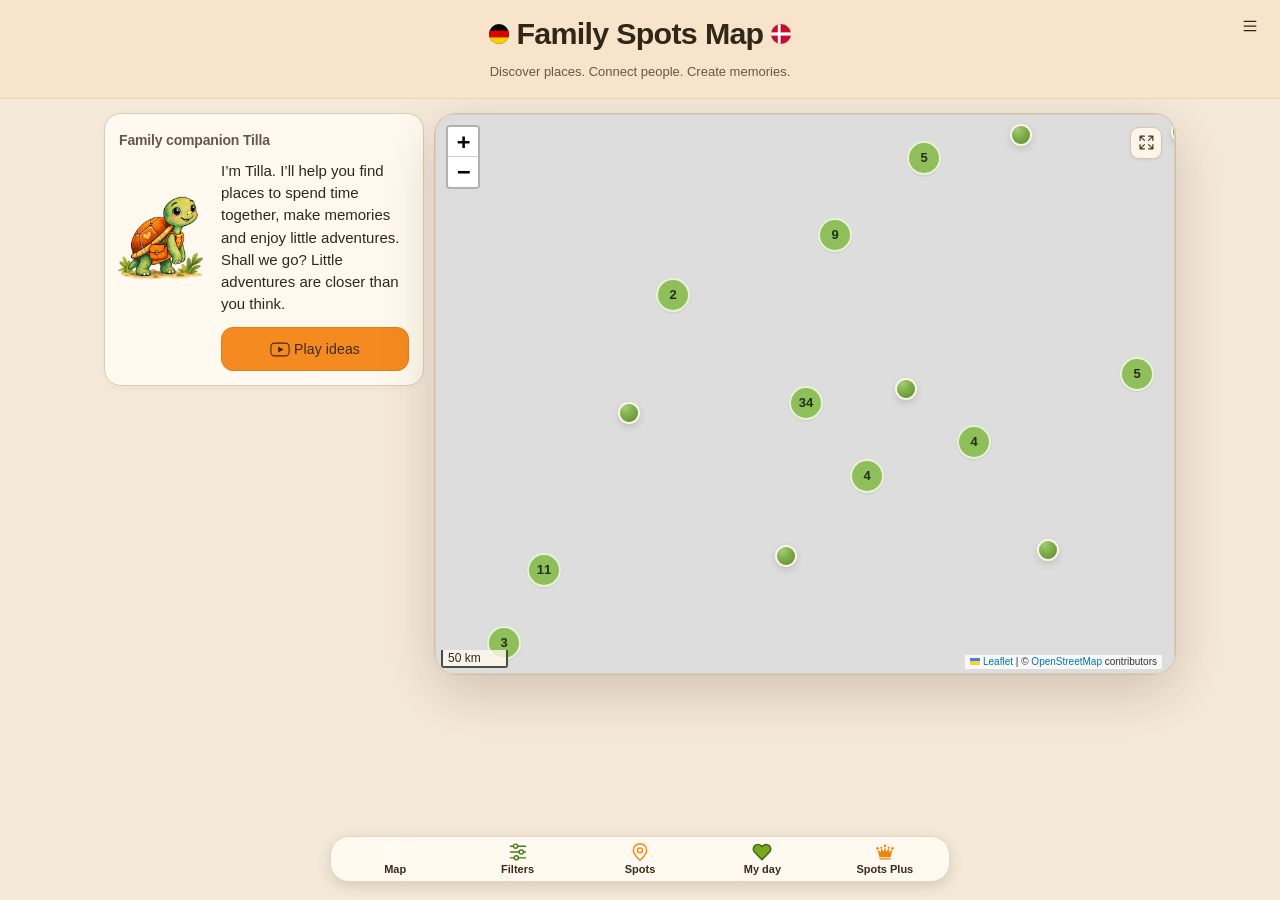
==== commit 17279c2f: "FSM V5: Appweiter Premium-Feinschliff und Schattenhierarchie" ====
--- a/index.html
+++ b/index.html
@@ -214,7 +214,7 @@
   />
 
   <!-- App Styles -->
-  <link rel="stylesheet" href="css/styles.css?v=20261111-nav-minimal-1" />
+  <link rel="stylesheet" href="css/styles.css?v=20261111-cohesion-2" />
   <link rel="stylesheet" href="css/badges.css" />
   <link rel="stylesheet" href="css/diary.css?v=20261030-diary-3" />
 <link rel="stylesheet" href="css/interface.css?v=20261109-details-v43">
@@ -233,7 +233,7 @@
   <link rel="stylesheet" href="css/fsm-proportion-target-v917.css?v=20261109-details-v43" />
   <link rel="stylesheet" href="css/fsm-landscape-space-v918.css?v=20261109-details-v43" />
   <link rel="stylesheet" href="css/cycle-tours.css?v=20261109-details-v43">
-  <link rel="stylesheet" href="css/tourenwelt.css?v=20261111-nav-minimal-1">
+  <link rel="stylesheet" href="css/tourenwelt.css?v=20261111-cohesion-2">
   <link rel="stylesheet" href="css/fsm-cohesion-v34.css?v=20261109-details-v43">
   <link rel="stylesheet" href="css/fsm-about-premium-v4.css?v=20261109-details-v43">
   <!-- Kalender-Design bewusst nach den älteren globalen Regeln laden. -->
@@ -252,8 +252,9 @@
       }, { capture: true, passive: true });
     })();
   </script>
-  <link rel="stylesheet" href="css/fsm-touren-reference.css?v=20261111-nav-minimal-1">
-  <link rel="stylesheet" href="css/fsm-spot-unity.css?v=20261111-nav-minimal-1" />
+  <link rel="stylesheet" href="css/fsm-touren-reference.css?v=20261111-cohesion-2">
+  <link rel="stylesheet" href="css/fsm-spot-unity.css?v=20261111-cohesion-2" />
+  <link rel="stylesheet" href="css/fsm-v5-cohesion-final.css?v=20261111-cohesion-2" />
 </head>
 
 <body>
@@ -2016,10 +2017,10 @@
   ></script>
 
 <!-- Offline und kontrollierte Updates -->
-  <script src="./js/sw-register.js?v=20261111-nav-minimal-1" defer></script>
+  <script src="./js/sw-register.js?v=20261111-cohesion-2" defer></script>
 
   <!-- App (ES-Modul) -->
-  <script type="module" src="./js/app.js?v=20261111-nav-minimal-1"></script>
+  <script type="module" src="./js/app.js?v=20261111-cohesion-2"></script>
 
   <!-- The spot list starts closed on each page load; no persistent UI preference. -->
   <script type="module">
--- a/css/styles.css
+++ b/css/styles.css
@@ -20,7 +20,7 @@
 /* 4. Komponenten, Layout, Map, Sidebar, Bottom-Nav, Toast, Onboarding etc. */
 @import url("./components.css?v=20261109-details-v43");
 
-@import url("./map-spots.css?v=20261111-nav-minimal-1");
+@import url("./map-spots.css?v=20261111-cohesion-2");
 
 /* =========================================================
    GLOBAL OVERRIDES / FIXES
--- a/css/fsm-v5-cohesion-final.css
+++ b/css/fsm-v5-cohesion-final.css
@@ -0,0 +1,204 @@
+/* Family Spots Map V5 · Ein Guss · 11.11.2026
+   Verbindlicher Schlussschliff nach den iPhone-Livebildern.
+   Betrifft nur Oberflaeche, nicht Spotdaten, Speicherformate oder Navigation.
+   Schatten: starke Hierarchie nur fuer Hauptaktionen, dezente Rueckmeldung bei Sekundaeraktionen.
+*/
+html.fsm-polished {
+  --fsm-c5-ink: #3d2918;
+  --fsm-c5-olive: #456b37;
+  --fsm-c5-orange: #f58b20;
+  --fsm-c5-paper: #fff9ef;
+  --fsm-c5-border: #ddcfbc;
+  --fsm-c5-shadow-primary: 0 3px 0 rgba(137,77,16,.18), 0 9px 18px rgba(118,63,12,.19);
+  --fsm-c5-shadow-secondary: 0 2px 7px rgba(70,60,37,.10);
+  --fsm-c5-shadow-card: 0 5px 16px rgba(73,54,33,.085);
+  --fsm-c5-shadow-sheet: 0 16px 44px rgba(42,35,25,.19);
+  --fsm-c5-focus: #3e6d40;
+}
+/* Nur erkennbare Hauptaktionen erhalten eine deutliche Tiefe.
+   Kein Schatten fuer Nav-Einzelelemente, schlichte Links und Textfelder. */
+html.fsm-polished :is(
+  #filter-section #btn-open-filter-modal,
+  #filter-modal #filter-modal-apply,
+  #view-diary #daylog-save,
+  #view-diary #diary-new-memory[aria-expanded="false"],
+  #spot-detail .spot-community-open,
+  #fsm-community-overlay .fsm-community-primary,
+  #fse-overlay .fse-cta,
+  #fse-overlay .fse-save,
+  .fsm-tourenwelt .tw-orange,
+  .fsm-cycle-tours .cycle-action
+):not([disabled]):not([aria-disabled="true"]) {
+  box-shadow: var(--fsm-c5-shadow-primary) !important;
+  text-shadow: none !important;
+}
+/* Tillas Spielideen-Flaeche liegt auf einem Pseudoelement. */
+html.fsm-polished[data-theme="light"] body[data-app-view="map"]
+  #tilla-section #btn-play-idea.btn-play-idea::after {
+  box-shadow: var(--fsm-c5-shadow-primary) !important;
+}
+/* Ausflugsplanung, zurueckhaltende Auswahlschalter, Karten und Eintraege. */
+html.fsm-polished :is(
+  #spot-detail .spot-private-plan,
+  #spot-detail .spot-gallery__summary,
+  #spot-detail .spot-parking > summary,
+  #fse-overlay .fse-cancel,
+  #fse-overlay .fse-mini,
+  .fsm-tourenwelt .tw-soft
+) {
+  box-shadow: var(--fsm-c5-shadow-secondary) !important;
+}
+html.fsm-polished :is(
+  #spot-detail .spot-nearby,
+  #fse-overlay .fse-event,
+  .fsm-tourenwelt .tw-card,
+  #fsm-home-sheet #spot-list .spot-card
+) {
+  box-shadow: var(--fsm-c5-shadow-card) !important;
+}
+html.fsm-polished :is(.fsm-home-sheet, .filter-modal-inner),
+html.fsm-polished #fsm-community-overlay .fsm-community-sheet {
+  box-shadow: var(--fsm-c5-shadow-sheet) !important;
+}
+/* Klare Layout-Hierarchie, ohne alte Freigaben zu ueberdecken. */
+html.fsm-polished #spot-detail .spot-nearby-link { line-height: 1.36; }
+html.fsm-polished #spot-detail .fsm-spot-nearby-name {
+  overflow-wrap: normal; word-break: normal; hyphens: none;
+}
+html.fsm-polished #filter-modal .category-explorer__worlds > .category-explorer__chip,
+html.fsm-polished #filter-modal .category-explorer__choice,
+html.fsm-polished #filter-modal .category-explorer__name,
+html.fsm-polished #filter-modal .category-explorer__choice-display {
+  word-break: normal !important;
+  overflow-wrap: normal !important;
+  hyphens: none !important;
+  -webkit-hyphens: none !important;
+}
+html.fsm-polished #filter-modal .category-explorer__worlds > .category-explorer__chip {
+  min-height: 52px !important;
+  padding: 8px 9px !important;
+  line-height: 1.3 !important;
+  align-content: center;
+}
+html.fsm-polished #filter-modal .category-explorer__worlds > .category-explorer__chip:focus-visible,
+html.fsm-polished #filter-modal .category-explorer__choice:focus-within,
+html.fsm-polished #spot-list .fsm-list-view-toggle:focus-visible {
+  outline: 2px solid var(--fsm-c5-focus) !important;
+  outline-offset: 2px;
+}
+/* Reduzierte Informationsdichte in Tourenwelt und Dialogen. */
+.fsm-tourenwelt .tw-card-main strong { line-height: 1.2; }
+.fsm-tourenwelt .tw-notice, .fsm-tourenwelt .tw-privacy { line-height: 1.55; }
+#fse-overlay .fse-section-heading { gap: 10px; }
+#fse-overlay .fse-section-heading > h3 { min-width: 0; }
+#fse-overlay .fse-link { min-height: 44px; }
+#fse-overlay .fse-event { line-height: 1.42; }
+#fse-overlay .fse-cta, .fsm-tourenwelt .tw-orange { color: var(--fsm-c5-ink) !important; }
+/* Spots ansehen: zugeschaltete Kompaktansicht, ausfuehrliche bleibt Standard.
+   Alle Aktionen bleiben im DOM und sind weiterhin bedienbar. */
+html.fsm-polished #spot-list .fsm-list-view-tools {
+  display:flex; justify-content:flex-end; align-items:center;
+  margin: 1px 0 12px; padding-inline: 2px;
+}
+html.fsm-polished #spot-list .fsm-list-view-toggle {
+  display:inline-flex; align-items:center; justify-content:center;
+  gap:7px; min-height:44px; padding:8px 13px;
+  border:1px solid var(--fsm-c5-border); border-radius:12px;
+  background:#fffaf3; color:var(--fsm-c5-ink);
+  box-shadow:var(--fsm-c5-shadow-secondary);
+  font:600 12px/1.3 system-ui,-apple-system,sans-serif;
+  cursor:pointer;
+}
+html.fsm-polished #spot-list .fsm-list-view-toggle[aria-pressed="true"] {
+  background:#eaf0df; border-color:#97ac7e; color:#385e33;
+}
+html.fsm-polished #spot-list .fsm-list-view-toggle svg {width:17px;height:17px;flex:none;fill:none;stroke:currentColor;stroke-width:1.8;}
+html.fsm-polished #spot-list.fsm-compact-view .spot-card {
+  display:grid !important; grid-template-columns:82px minmax(0,1fr); align-items:start;
+  gap:4px 11px !important; min-height:0; padding:11px !important;
+  margin-bottom:10px !important; overflow:hidden;
+}
+html.fsm-polished #spot-list.fsm-compact-view .spot-card > .preview-card-image {
+  grid-column:1; grid-row:1 / span 3;
+  width:82px !important; height:82px !important; max-height:82px !important;
+  min-height:0 !important; margin:0 !important; float:none !important;
+  border-radius:10px !important; object-fit:cover;
+}
+html.fsm-polished #spot-list.fsm-compact-view .spot-card:has(> .preview-card-image) > div:first-of-type,
+html.fsm-polished #spot-list.fsm-compact-view .spot-card:has(> .preview-card-image) > .spot-card-subtitle,
+html.fsm-polished #spot-list.fsm-compact-view .spot-card:has(> .preview-card-image) > .spot-card-description,
+html.fsm-polished #spot-list.fsm-compact-view .spot-card:has(> .preview-card-image) > .spot-card-actions { grid-column:2; }
+html.fsm-polished #spot-list.fsm-compact-view .spot-card:not(:has(> .preview-card-image)) > * {grid-column:1/-1;}
+html.fsm-polished #spot-list.fsm-compact-view .spot-card .spot-card-title {
+  font-size:15px !important; line-height:1.24 !important; margin:0 !important;
+  font-weight:700 !important;
+}
+html.fsm-polished #spot-list.fsm-compact-view .spot-card .spot-card-description {
+  display:-webkit-box !important; -webkit-line-clamp:2; -webkit-box-orient:vertical;
+  overflow:hidden; font-size:12px !important; line-height:1.38 !important; margin:0;
+}
+html.fsm-polished #spot-list.fsm-compact-view .spot-card :is(.spot-card-meta,.spot-card-badges,.spot-card-match) { display:none !important; }
+html.fsm-polished #spot-list.fsm-compact-view .spot-card .spot-card-subtitle {
+  margin:0 !important; font-size:11px !important; line-height:1.3 !important;
+}
+html.fsm-polished #spot-list.fsm-compact-view .spot-card .spot-card-actions {
+  grid-column:1/-1 !important; display:flex; gap:7px;
+  border-top:1px solid var(--fsm-c5-border); margin-top:4px; padding-top:5px;
+}
+html.fsm-polished #spot-list.fsm-compact-view .spot-card .spot-card-actions button {
+  min-height:44px !important; font-size:12px !important;
+}
+/* Keine Bewegung bei reduziertem Bewegungswunsch; Tastaturfokus sichtbar. */
+@media (hover:hover) and (pointer:fine) {
+  html.fsm-polished :is(#spot-detail .spot-community-open, #fse-overlay .fse-cta,
+    #filter-modal #filter-modal-apply, .fsm-tourenwelt .tw-orange):not(:disabled):hover {
+    filter: brightness(1.035);
+  }
+}
+@media (max-width:359px) {
+  html.fsm-polished #filter-modal .category-explorer__worlds > .category-explorer__chip {font-size:10.5px !important;gap:5px !important;padding-inline:6px !important;}
+  html.fsm-polished #spot-list.fsm-compact-view .spot-card {grid-template-columns:72px minmax(0,1fr);gap:3px 7px !important;}
+  html.fsm-polished #spot-list.fsm-compact-view .spot-card > .preview-card-image {width:72px !important;height:72px !important;max-height:72px !important;}
+}
+
+/* Ein bisschen weniger Kopfraum, ohne Tilla oder die Landschaft abzuschneiden. */
+@media (max-width:620px) {
+  html.fsm-polished[data-theme="light"] body[data-app-view="map"] #tilla-section.sidebar-section {
+    padding-top:2px !important;
+    padding-bottom:5px !important;
+  }
+  html.fsm-polished[data-theme="light"] body[data-app-view="map"] #tilla-section .tilla-sidebar-actions {
+    margin-top:0 !important;
+  }
+  /* Lesen statt wandhoher Absaetze: gleiche Typografie, engere Absatzrhythmen. */
+  html.fsm-polished #view-about .fsm-about-intro,
+  html.fsm-polished #view-about .fsm-about-chapter {
+    padding:clamp(15px,4vw,23px) !important;
+    box-shadow:var(--fsm-c5-shadow-card) !important;
+  }
+  html.fsm-polished #view-about :is(.fsm-about-intro,.fsm-about-chapter) p {
+    margin-block: 0 13px;
+    line-height: 1.6;
+    overflow-wrap: normal;
+    hyphens: none;
+  }
+}
+/* Die soziale Vorschau bleibt klar, nicht wie ein offenes Kinderchatnetz. */
+html.fsm-polished #fsm-community-overlay .fsm-community-events,
+html.fsm-polished #fsm-community-overlay .fsm-community-info {
+  line-height:1.5;
+}
+/* Private Erinnerungen und gespeicherte Ausfluege brauchen einander aehnliche Karten. */
+html.fsm-polished .diary-view #daylog-list > .daylog-entry,
+html.fsm-polished .diary-view #personal-backup {
+  box-shadow:var(--fsm-c5-shadow-card) !important;
+}
+html.fsm-polished .diary-view .memory-photo-gallery img {max-width:100%;height:auto;}
+
+@media (prefers-reduced-motion:reduce) {
+  html.fsm-polished #spot-list .fsm-list-view-toggle, html.fsm-polished #spot-list .spot-card {transition:none !important;animation:none !important;}
+}
+@media (forced-colors:active) {
+  html.fsm-polished #spot-list .fsm-list-view-toggle {background:Canvas;color:CanvasText;border-color:CanvasText;box-shadow:none !important;}
+  html.fsm-polished :is(#spot-detail .spot-community-open,#spot-detail .spot-private-plan,#fse-overlay .fse-cta,#fse-overlay .fse-mini) {box-shadow:none !important;}
+}
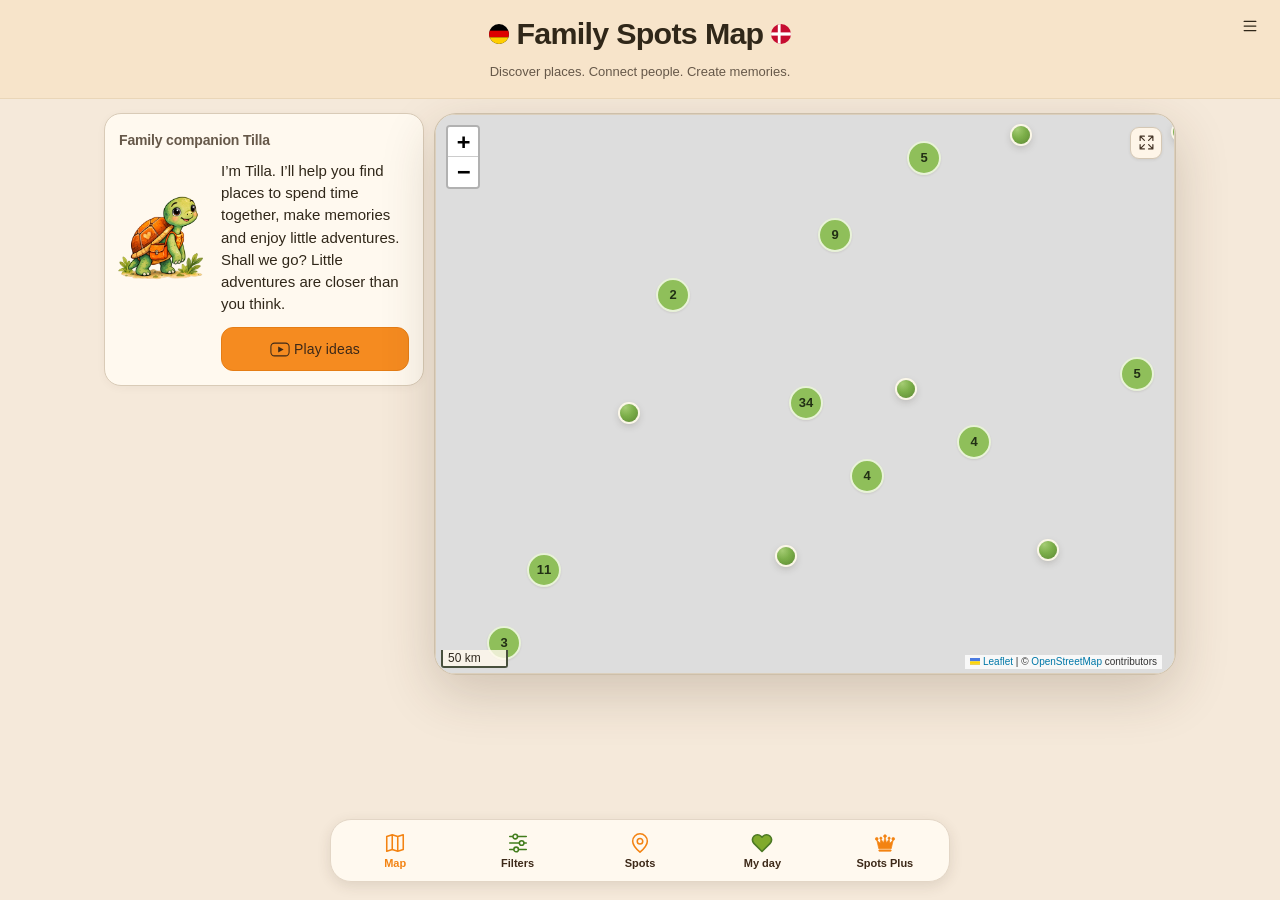
==== commit 89ea724f: "FSM V5: Navigation architektonisch vereinheitlicht und Altregeln entfernt Zentrale Navigation für St" ====
--- a/index.html
+++ b/index.html
@@ -214,7 +214,7 @@
   />
 
   <!-- App Styles -->
-  <link rel="stylesheet" href="css/styles.css?v=20261111-cohesion-2" />
+  <link rel="stylesheet" href="css/styles.css?v=20261111-architecture-1" />
   <link rel="stylesheet" href="css/badges.css" />
   <link rel="stylesheet" href="css/diary.css?v=20261030-diary-3" />
 <link rel="stylesheet" href="css/interface.css?v=20261109-details-v43">
@@ -233,7 +233,7 @@
   <link rel="stylesheet" href="css/fsm-proportion-target-v917.css?v=20261109-details-v43" />
   <link rel="stylesheet" href="css/fsm-landscape-space-v918.css?v=20261109-details-v43" />
   <link rel="stylesheet" href="css/cycle-tours.css?v=20261109-details-v43">
-  <link rel="stylesheet" href="css/tourenwelt.css?v=20261111-cohesion-2">
+  <link rel="stylesheet" href="css/tourenwelt.css?v=20261111-architecture-1">
   <link rel="stylesheet" href="css/fsm-cohesion-v34.css?v=20261109-details-v43">
   <link rel="stylesheet" href="css/fsm-about-premium-v4.css?v=20261109-details-v43">
   <!-- Kalender-Design bewusst nach den älteren globalen Regeln laden. -->
@@ -252,9 +252,10 @@
       }, { capture: true, passive: true });
     })();
   </script>
-  <link rel="stylesheet" href="css/fsm-touren-reference.css?v=20261111-cohesion-2">
-  <link rel="stylesheet" href="css/fsm-spot-unity.css?v=20261111-cohesion-2" />
-  <link rel="stylesheet" href="css/fsm-v5-cohesion-final.css?v=20261111-cohesion-2" />
+  <link rel="stylesheet" href="css/fsm-touren-reference.css?v=20261111-architecture-1">
+  <link rel="stylesheet" href="css/fsm-spot-unity.css?v=20261111-architecture-1" />
+  <link rel="stylesheet" href="css/fsm-v5-cohesion-final.css?v=20261111-architecture-1" />
+  <link rel="stylesheet" href="css/fsm-navigation-system.css?v=20261111-architecture-1" />
 </head>
 
 <body>
@@ -2017,10 +2018,10 @@
   ></script>
 
 <!-- Offline und kontrollierte Updates -->
-  <script src="./js/sw-register.js?v=20261111-cohesion-2" defer></script>
+  <script src="./js/sw-register.js?v=20261111-architecture-1" defer></script>
 
   <!-- App (ES-Modul) -->
-  <script type="module" src="./js/app.js?v=20261111-cohesion-2"></script>
+  <script type="module" src="./js/app.js?v=20261111-architecture-1"></script>
 
   <!-- The spot list starts closed on each page load; no persistent UI preference. -->
   <script type="module">
--- a/css/styles.css
+++ b/css/styles.css
@@ -20,7 +20,7 @@
 /* 4. Komponenten, Layout, Map, Sidebar, Bottom-Nav, Toast, Onboarding etc. */
 @import url("./components.css?v=20261109-details-v43");
 
-@import url("./map-spots.css?v=20261111-cohesion-2");
+@import url("./map-spots.css?v=20261111-architecture-1");
 
 /* =========================================================
    GLOBAL OVERRIDES / FIXES
--- a/css/fsm-home-navigation-84.css
+++ b/css/fsm-home-navigation-84.css
@@ -38,7 +38,6 @@
 .fsm-home-nav__item > svg { width:21px; height:21px; flex:none; }
 .fsm-home-nav__item > .spots-plus-crown {color:#c99122;}
 .fsm-home-nav__item > .fsm-daylog-heart {width:21px;height:21px;fill:#7fa825;stroke:#36551c;}
-.fsm-home-nav__item[aria-current="page"] {background:var(--fsm-nav-active);color:var(--fsm-nav-active-ink);}
 .fsm-home-nav__item[hidden] {display:none !important;}
 .fsm-home-nav__item:focus-visible, .fsm-home-sheet__close:focus-visible {outline:2px solid var(--fsm-keyboard-focus, #685c51); outline-offset:2px;}
 .fsm-home-nav__label {overflow-wrap:anywhere;}
--- a/css/fsm-map-dock-v901.css
+++ b/css/fsm-map-dock-v901.css
@@ -46,10 +46,6 @@
     width: 21px !important;
     height: 21px !important;
     flex-shrink: 0 !important;
-  }
-  html[data-theme="light"].fsm-home-nav-ready #fsm-home-nav.fsm-home-nav > .fsm-home-nav__item[aria-current="page"] {
-    background: var(--fsm-nav-active) !important;
-    color: #fffaf2 !important;
   }
   html[data-theme="light"].fsm-home-nav-ready #fsm-home-nav.fsm-home-nav > .fsm-home-nav__item[data-fsm-home-action="community"] {
     display: none !important;
--- a/css/fsm-header-final-v907.css
+++ b/css/fsm-header-final-v907.css
@@ -176,10 +176,6 @@
     --fsm-palette-cluster: #8fbf5a;
     --fsm-palette-orange: #f58b20;
   }
-  html.fsm-polished[data-theme="light"].fsm-home-nav-ready #fsm-home-nav.fsm-home-nav
-    > .fsm-home-nav__item[aria-current="page"] {
-    background: var(--fsm-nav-active) !important;
-  }
   html.fsm-polished[data-theme="light"] #fsm-home-nav .fsm-home-nav__item > .fsm-daylog-heart {
     fill: var(--fsm-palette-heart) !important;
   }
--- a/css/tourenwelt.css
+++ b/css/tourenwelt.css
@@ -99,7 +99,6 @@
 .fsm-tourenwelt .tw-privacy{font-size:11px;color:var(--tw-muted);margin:18px 0;text-align:center;}
 .fsm-tourenwelt .tw-dock{display:grid;flex:none;grid-template-columns:repeat(5,minmax(0,1fr));gap:2px;background:#fffaf1;border-top:1px solid #e5d9c7;padding:5px max(10px,env(safe-area-inset-left)) max(7px,env(safe-area-inset-bottom)) max(10px,env(safe-area-inset-right));}
 .fsm-tourenwelt .tw-dock button{display:flex;flex-direction:column;align-items:center;justify-content:center;min-width:0;min-height:58px;gap:2px;border:0;border-radius:15px;background:transparent;color:var(--tw-ink);font-size:clamp(10px,2.8vw,12px);font-weight:650;line-height:1.1;}
-.fsm-tourenwelt .tw-dock button[aria-current="page"]{background:var(--tw-green);color:white;}
 .fsm-tourenwelt .tw-dock svg{width:21px;height:21px;}
 .fsm-tourenwelt .tw-dock button:nth-child(4) svg{color:#d59a0b;}
 .fsm-tourenwelt .tw-dock button:nth-child(5) svg{color:#68883d;fill:#7fa54c;}
--- a/css/gemeinsam-erleben-rc.css
+++ b/css/gemeinsam-erleben-rc.css
@@ -95,7 +95,6 @@
 #fse-overlay .fse-dock{flex:none;display:grid;grid-template-columns:repeat(5,minmax(0,1fr));gap:2px;align-items:stretch;padding:5px 7px max(7px,env(safe-area-inset-bottom,0px));border-top:1px solid #e8ddcf;background:#fffaf3}
 #fse-overlay .fse-dock-item{display:flex;align-items:center;justify-content:center;gap:3px;flex-direction:column;min-width:0;min-height:53px;padding:5px 1px;color:#463829;border:0;border-radius:13px;background:transparent;font-weight:700!important;font-size:clamp(9px,2.65vw,11px)!important;line-height:1.1}
 #fse-overlay .fse-dock-item .fse-svg{width:21px!important;height:21px!important}
-#fse-overlay .fse-dock-item--map{background:#637e3c;color:#fff}
 #fse-overlay .fse-dock-item[data-nav=plus] .fse-svg{color:#d8a000;fill:#d8a000;stroke-width:1.25}
 #fse-overlay .fse-dock-item[data-nav=diary] .fse-svg{color:#6e8a39;fill:#78a044;stroke:#52762c}
 
--- a/css/fsm-touren-reference.css
+++ b/css/fsm-touren-reference.css
@@ -1,81 +1,11 @@
-/* Family Spots Map — freigegebene Tourenfilter-/Navigationsreferenz, 10.11.2026.
-   Kapselung: ausschließlich Tourenwelt und die bereits bestehende Hauptnavigation.
-   Keine Eingriffe in Kalender, Karte, Spots, Erinnerungen oder Plus-Logik. */
-
-/* Original navigation: same five destinations, original event handlers intact. */
-html.fsm-polished.fsm-home-nav-ready #fsm-home-nav.fsm-home-nav {
-  --fsm-slider-knob-fill:#fffaf1;
-  background:#fff9ef!important;
-  border:1px solid #e4d6c6!important;
-  border-radius:21px!important;
-  box-shadow:0 4px 17px #5e4a3030!important;
-  grid-template-columns:repeat(5,minmax(0,1fr))!important;
-  gap:2px!important;
-  padding:5px!important;
-}
-html.fsm-polished.fsm-home-nav-ready #fsm-home-nav > .fsm-home-nav__item:not([hidden]) {
-  border-radius:16px!important;
-  color:#3d2918!important;
-  font-size:clamp(10px,2.65vw,12px)!important;
-  line-height:1.18!important;
-  font-weight:690!important;
-  min-height:61px!important;
-  padding:5px 1px!important;
-}
-html.fsm-polished.fsm-home-nav-ready #fsm-home-nav > .fsm-home-nav__item[data-fsm-home-action="map"][aria-current="page"] {
-  background:#fa880f!important;
-  color:#fffdf6!important;
-  box-shadow:inset 0 0 0 1px #ffffff33!important;
-}
-html.fsm-polished.fsm-home-nav-ready #fsm-home-nav > .fsm-home-nav__item[data-fsm-home-action="filters"] > svg {
-  color:#417d16!important;
-}
-html.fsm-polished.fsm-home-nav-ready #fsm-home-nav > .fsm-home-nav__item[data-fsm-home-action="spots"] {
-  color:#3d2918!important;
-}
-html.fsm-polished.fsm-home-nav-ready #fsm-home-nav > .fsm-home-nav__item[data-fsm-home-action="spots"] > svg {
-  display:block!important;
-  color:#f88310!important;
-}
-/* Older pin-mask rules use ::before. The real SVG is now the sole icon. */
-html.fsm-polished.fsm-home-nav-ready #fsm-home-nav > .fsm-home-nav__item[data-fsm-home-action="spots"]::before {content:none!important;display:none!important;}
-html.fsm-polished.fsm-home-nav-ready #fsm-home-nav > .fsm-home-nav__item[data-fsm-home-action="diary"] > svg.fsm-daylog-heart {
-  fill:#79a91b!important;
-  stroke:#3d691c!important;
-  color:#3d691c!important;
-}
-html.fsm-polished.fsm-home-nav-ready #fsm-home-nav > .fsm-home-nav__item[data-fsm-home-action="plus"] > svg.spots-plus-crown {
-  color:#f1840e!important;
-}
-/* Selection for a different open sheet still needs visible, accessible state. */
-html.fsm-polished.fsm-home-nav-ready #fsm-home-nav > .fsm-home-nav__item:not([data-fsm-home-action="map"])[aria-current="page"] {
-  background:#e8edd9!important;
-  color:#315124!important;
-}
+/* Family Spots Map – Tourenfilter-Layout.
+   Globale Navigation ausschließlich in fsm-navigation-system.css. */
 
 /* The full-screen tour world retains its established search, plan and saved views. */
 .fsm-tourenwelt,.fsm-tourenfilter{--tw-ink:#3d2918;--tw-green:#64843b;--tw-green-dark:#416d21;--tw-orange:#ff8b0d;--tw-sage:#e9efca;--tw-paper:#fff7ef;--tw-line:#dbc6ae;}
 .fsm-tourenwelt .tw-header {min-height:165px;background:linear-gradient(180deg,#fcf2e8,#fff3e3);}
 .fsm-tourenwelt .tw-header h1 {font:700 clamp(23px,6.3vw,32px)/1.08 Georgia,'Times New Roman',serif;color:#3a2414;}
 .fsm-tourenwelt .tw-header>p {color:#655346;}
-.fsm-tourenwelt .tw-dock,.fsm-tourenfilter .tw-dock {
-  display:grid;grid-template-columns:repeat(5,minmax(0,1fr));gap:2px;align-items:stretch;
-  flex:0 0 auto;width:calc(100% - 16px);max-width:620px;margin:8px auto max(8px,env(safe-area-inset-bottom));
-  padding:5px;background:linear-gradient(180deg,#fffaf2,#fff5e9);
-  border:1px solid #f0e5d4;border-radius:19px;box-shadow:0 6px 18px #473d2e25;
-}
-.fsm-tourenwelt .tw-dock button,.fsm-tourenfilter .tw-dock button {
-  min-width:0;min-height:61px;gap:3px;display:flex;flex-direction:column;justify-content:center;align-items:center;
-  border:0;border-radius:15px;padding:5px 0;background:transparent;
-  color:#38271c;font-size:clamp(10px,2.65vw,12px);line-height:1.12;font-weight:700;white-space:nowrap;
-}
-.fsm-tourenwelt .tw-dock button[aria-current="page"],.fsm-tourenfilter .tw-dock button[aria-current="page"]{background:#fb8910;color:#fffdf5;}
-.fsm-tourenwelt .tw-dock svg,.fsm-tourenfilter .tw-dock svg{height:23px;width:23px;flex:0 0 23px;}
-.fsm-tourenwelt .tw-dock button:nth-child(2) svg,.fsm-tourenfilter .tw-dock button:nth-child(2) svg{color:#417a1a;}
-.fsm-tourenwelt .tw-dock button:nth-child(3) svg,.fsm-tourenfilter .tw-dock button:nth-child(3) svg{color:#f68210;}
-.fsm-tourenwelt .tw-dock button:nth-child(4) svg,.fsm-tourenfilter .tw-dock button:nth-child(4) svg{color:#40701f;fill:#79a91b;}
-.fsm-tourenwelt .tw-dock button:nth-child(5) svg,.fsm-tourenfilter .tw-dock button:nth-child(5) svg{color:#ef8210;fill:#ef8210;}
-
 /* Native dialog remains in the top layer; both panel and bottom dock are usable. */
 .fsm-tourenfilter[open] {
   position:fixed;inset:0;margin:0;border:0;padding:max(88px,calc(env(safe-area-inset-top) + 65px)) 0 0;
@@ -119,7 +49,6 @@
   .fsm-tourenfilter .tw-filter-card{padding-left:11px;padding-right:11px;}
   .fsm-tourenfilter .tw-four button{font-size:10px;min-height:74px;}
   .fsm-tourenfilter .tw-four svg{width:22px;height:22px;}
-  .fsm-tourenwelt .tw-dock button,.fsm-tourenfilter .tw-dock button{font-size:9px;}
 }
 @media(max-height:670px){
   .fsm-tourenfilter[open]{padding-top:max(56px,env(safe-area-inset-top));}
@@ -145,232 +74,3 @@
  .fsm-tourenfilter .tw-orange{min-height:51px;margin-top:19px;}
  .fsm-tourenfilter .tw-filter-foot{font-size:11px;margin-top:10px;}
 }
-
-
-/* 10.11.2026 — VERBINDLICHER NAVIGATIONS-FEINSCHLIFF
- * Ein gemeinsames Design-Token-System für Start, Hauptkarte, Vollbildkarte,
- * Tourenwelt und Tourenfilter. Keine Navigation ist nur per Bild nachgestellt.
- * 44 px Mindest-Touchfläche; Außenhöhe 54 px bei Standard-Zoom.
- * Bestehende DOM-Ereignisse, Plus-Zugang und die Daylog-Funktion bleiben erhalten.
- */
-html.fsm-polished {
-  --fsm-unav-paper:#fff9ef;
-  --fsm-unav-border:#e4d6c6;
-  --fsm-unav-text:#3d2918;
-  --fsm-unav-orange:#fa880f;
-  --fsm-unav-filter:#417d16;
-  --fsm-unav-pin:#f88310;
-  --fsm-unav-heart:#79a91b;
-  --fsm-unav-crown:#f1840e;
-  --fsm-unav-knob:#fffaf1;
-  --fsm-unav-height:44px;
-  --fsm-unav-radius:19px;
-}
-/* Startseite / Hauptkarte / weitere Appansichten – originale Buttons, keine Kopie. */
-html.fsm-polished.fsm-home-nav-ready #fsm-home-nav.fsm-home-nav {
-  --fsm-slider-knob-fill:var(--fsm-unav-knob);
-  grid-template-columns:repeat(5,minmax(0,1fr))!important;
-  box-sizing:border-box!important;
-  padding:4px!important;
-  gap:2px!important;
-  min-height:0!important;
-  border:1px solid var(--fsm-unav-border)!important;
-  border-radius:var(--fsm-unav-radius)!important;
-  background:var(--fsm-unav-paper)!important;
-  box-shadow:0 4px 14px rgba(68,51,29,.17)!important;
-}
-html.fsm-polished.fsm-home-nav-ready #fsm-home-nav.fsm-home-nav > .fsm-home-nav__item:not([hidden]) {
-  display:flex!important;
-  flex-direction:column!important;
-  justify-content:center!important;
-  align-items:center!important;
-  box-sizing:border-box!important;
-  width:100%!important;
-  height:var(--fsm-unav-height)!important;
-  min-height:var(--fsm-unav-height)!important;
-  max-height:none!important;
-  padding:2px 1px!important;
-  gap:1px!important;
-  font-size:clamp(10px,2.8vw,11px)!important;
-  line-height:1.15!important;
-  font-weight:700!important;
-  border-radius:14px!important;
-  color:var(--fsm-unav-text)!important;
-  white-space:nowrap!important;
-  text-align:center!important;
-}
-html.fsm-polished.fsm-home-nav-ready #fsm-home-nav.fsm-home-nav > .fsm-home-nav__item:not([hidden]) > svg {
-  display:block!important;
-  width:20px!important;
-  height:20px!important;
-  flex:0 0 20px!important;
-}
-html.fsm-polished.fsm-home-nav-ready #fsm-home-nav.fsm-home-nav > .fsm-home-nav__item[data-fsm-home-action="map"][aria-current="page"] {
-  background:var(--fsm-unav-orange)!important;
-  color:#fffdf6!important;
-}
-html.fsm-polished.fsm-home-nav-ready #fsm-home-nav.fsm-home-nav > .fsm-home-nav__item[data-fsm-home-action="map"][aria-current="page"] > svg { color:#fffdf6!important; }
-html.fsm-polished.fsm-home-nav-ready #fsm-home-nav.fsm-home-nav > .fsm-home-nav__item[data-fsm-home-action="filters"] > svg { color:var(--fsm-unav-filter)!important; }
-html.fsm-polished.fsm-home-nav-ready #fsm-home-nav.fsm-home-nav > .fsm-home-nav__item[data-fsm-home-action="spots"] > svg { color:var(--fsm-unav-pin)!important; }
-html.fsm-polished.fsm-home-nav-ready #fsm-home-nav.fsm-home-nav > .fsm-home-nav__item[data-fsm-home-action="spots"]::before {content:none!important;display:none!important;}
-html.fsm-polished.fsm-home-nav-ready #fsm-home-nav.fsm-home-nav > .fsm-home-nav__item[data-fsm-home-action="diary"] > svg.fsm-daylog-heart {
-  fill:var(--fsm-unav-heart)!important;
-  stroke:#3d691c!important;
-  color:#3d691c!important;
-}
-html.fsm-polished.fsm-home-nav-ready #fsm-home-nav.fsm-home-nav > .fsm-home-nav__item[data-fsm-home-action="plus"] > svg.spots-plus-crown {
-  color:var(--fsm-unav-crown)!important;
-}
-/* A selected other section retains its visual state without changing the map tile. */
-html.fsm-polished.fsm-home-nav-ready #fsm-home-nav.fsm-home-nav > .fsm-home-nav__item:not([data-fsm-home-action="map"])[aria-current="page"] {
-  color:#315124!important;
-  background:#e8edd9!important;
-}
-@media (max-width:899px) {
-  html.fsm-polished.fsm-home-nav-ready body > #fsm-home-nav.fsm-home-nav {
-    left:max(12px,env(safe-area-inset-left,0px))!important;
-    right:max(12px,env(safe-area-inset-right,0px))!important;
-    max-width:620px!important;
-  }
-}
-/* Die Vollbildkarte besitzt eine eigene Navigation; Maße und Farben sind gleich. */
-html.fsm-polished #fsm-map-fullscreen .fsm-map-nav {
-  --fsm-slider-knob-fill:var(--fsm-unav-knob);
-  display:grid!important;
-  grid-template-columns:repeat(5,minmax(0,1fr))!important;
-  box-sizing:border-box!important;
-  left:max(12px,env(safe-area-inset-left,0px))!important;
-  right:max(12px,env(safe-area-inset-right,0px))!important;
-  max-width:620px!important;
-  gap:2px!important;
-  padding:4px!important;
-  border:1px solid var(--fsm-unav-border)!important;
-  border-radius:var(--fsm-unav-radius)!important;
-  background:var(--fsm-unav-paper)!important;
-  color:var(--fsm-unav-text)!important;
-  box-shadow:0 4px 14px rgba(68,51,29,.17)!important;
-}
-html.fsm-polished #fsm-map-fullscreen .fsm-map-nav .fsm-map-tool--destination:not([hidden]) {
-  box-sizing:border-box!important;
-  width:100%!important;
-  min-width:0!important;
-  min-height:var(--fsm-unav-height)!important;
-  height:var(--fsm-unav-height)!important;
-  max-height:none!important;
-  padding:2px 1px!important;
-  gap:1px!important;
-  flex-direction:column!important;
-  justify-content:center!important;
-  align-items:center!important;
-  border:0!important;
-  border-radius:14px!important;
-  background:transparent!important;
-  box-shadow:none!important;
-  color:var(--fsm-unav-text)!important;
-  font-size:clamp(10px,2.8vw,11px)!important;
-  line-height:1.15!important;
-  font-weight:700!important;
-  white-space:nowrap!important;
-}
-html.fsm-polished #fsm-map-fullscreen .fsm-map-nav .fsm-map-tool--destination:not([hidden]) > svg {
-  display:block!important;
-  width:20px!important;
-  height:20px!important;
-  flex:0 0 20px!important;
-}
-html.fsm-polished #fsm-map-fullscreen .fsm-map-nav .fsm-map-tool--destination[aria-current="page"] {
-  background:var(--fsm-unav-orange)!important;
-  color:#fffdf6!important;
-}
-html.fsm-polished #fsm-map-fullscreen .fsm-map-nav .fsm-map-tool--destination[aria-current="page"] > svg { color:#fffdf6!important; }
-html.fsm-polished #fsm-map-fullscreen .fsm-map-nav .fsm-map-tool--destination:nth-child(2) > svg { color:var(--fsm-unav-filter)!important; }
-html.fsm-polished #fsm-map-fullscreen .fsm-map-nav .fsm-map-tool--destination:nth-child(3) > svg { color:var(--fsm-unav-pin)!important; }
-html.fsm-polished #fsm-map-fullscreen .fsm-map-nav .fsm-map-tool--destination:nth-child(4) > svg.fsm-daylog-heart { color:#3d691c!important;stroke:#3d691c!important;fill:var(--fsm-unav-heart)!important; }
-html.fsm-polished #fsm-map-fullscreen .fsm-map-nav .fsm-map-tool--destination:nth-child(5) > svg.spots-plus-crown { color:var(--fsm-unav-crown)!important; }
-/* Die Tourenwelt und ihr Filter haben denselben kompakten Dock. */
-html.fsm-polished .fsm-tourenwelt .tw-dock,
-html.fsm-polished .fsm-tourenfilter .tw-dock {
-  box-sizing:border-box!important;
-  width:calc(100% - 24px)!important;
-  max-width:620px!important;
-  grid-template-columns:repeat(5,minmax(0,1fr))!important;
-  gap:2px!important;
-  margin:8px auto max(8px,env(safe-area-inset-bottom))!important;
-  padding:4px!important;
-  border:1px solid var(--fsm-unav-border)!important;
-  border-radius:var(--fsm-unav-radius)!important;
-  background:var(--fsm-unav-paper)!important;
-  box-shadow:0 4px 14px rgba(68,51,29,.17)!important;
-}
-html.fsm-polished .fsm-tourenwelt .tw-dock button,
-html.fsm-polished .fsm-tourenfilter .tw-dock button {
-  box-sizing:border-box!important;
-  width:100%!important;
-  height:var(--fsm-unav-height)!important;
-  min-height:var(--fsm-unav-height)!important;
-  padding:2px 1px!important;
-  gap:1px!important;
-  border-radius:14px!important;
-  color:var(--fsm-unav-text)!important;
-  font-size:clamp(10px,2.8vw,11px)!important;
-  font-weight:700!important;
-  line-height:1.15!important;
-  white-space:nowrap!important;
-}
-html.fsm-polished .fsm-tourenwelt .tw-dock button[aria-current="page"],
-html.fsm-polished .fsm-tourenfilter .tw-dock button[aria-current="page"] {
-  background:var(--fsm-unav-orange)!important;
-  color:#fffdf6!important;
-}
-html.fsm-polished .fsm-tourenwelt .tw-dock svg,
-html.fsm-polished .fsm-tourenfilter .tw-dock svg {
-  width:20px!important;
-  height:20px!important;
-  flex:0 0 20px!important;
-}
-html.fsm-polished .fsm-tourenwelt .tw-dock button:nth-child(2) svg,
-html.fsm-polished .fsm-tourenfilter .tw-dock button:nth-child(2) svg { color:var(--fsm-unav-filter)!important; }
-html.fsm-polished .fsm-tourenwelt .tw-dock button:nth-child(3) svg,
-html.fsm-polished .fsm-tourenfilter .tw-dock button:nth-child(3) svg { color:var(--fsm-unav-pin)!important; }
-html.fsm-polished .fsm-tourenwelt .tw-dock button:nth-child(4) svg,
-html.fsm-polished .fsm-tourenfilter .tw-dock button:nth-child(4) svg { color:#3d691c!important;stroke:#3d691c!important;fill:var(--fsm-unav-heart)!important; }
-html.fsm-polished .fsm-tourenwelt .tw-dock button:nth-child(5) svg,
-html.fsm-polished .fsm-tourenfilter .tw-dock button:nth-child(5) svg { color:var(--fsm-unav-crown)!important;fill:var(--fsm-unav-crown)!important; }
-/* Keyboard focus remains visible; no outline is removed from interactive elements. */
-
-/* Präziser Abgleich: 46 px Außenhöhe und 18 px Seitenabstand auf Mobilgeräten.
- * Start-, Vollbild- und Tourenleiste sind damit pixelgleich dimensioniert. */
-html.fsm-polished.fsm-home-nav-ready #fsm-home-nav.fsm-home-nav,
-html.fsm-polished #fsm-map-fullscreen .fsm-map-nav,
-html.fsm-polished .fsm-tourenwelt .tw-dock,
-html.fsm-polished .fsm-tourenfilter .tw-dock {
-  padding-top:0!important;
-  padding-bottom:0!important;
-}
-@media (max-width:899px) {
- html.fsm-polished[data-theme="light"].fsm-home-nav-ready body[data-app-view="map"] > #fsm-home-nav.fsm-home-nav,
- html.fsm-polished.fsm-home-nav-ready body > #fsm-home-nav.fsm-home-nav {
-   left:max(18px,env(safe-area-inset-left,0px))!important;
-   right:max(18px,env(safe-area-inset-right,0px))!important;
-   max-width:620px!important;
- }
- html.fsm-polished #fsm-map-fullscreen .fsm-map-nav {
-   left:max(18px,env(safe-area-inset-left,0px))!important;
-   right:max(18px,env(safe-area-inset-right,0px))!important;
- }
- html.fsm-polished .fsm-tourenwelt .tw-dock,
- html.fsm-polished .fsm-tourenfilter .tw-dock {
-   width:calc(100% - 36px)!important;
- }
-}
-
-/* Accessibility: high contrast selections remain visible with OS colors. */
-@media (forced-colors:active) {
- html.fsm-polished.fsm-home-nav-ready #fsm-home-nav > .fsm-home-nav__item[data-fsm-home-action="map"][aria-current="page"],
- html.fsm-polished #fsm-map-fullscreen .fsm-map-nav .fsm-map-tool--destination[aria-current="page"],
- html.fsm-polished .fsm-tourenwelt .tw-dock button[aria-current="page"],
- html.fsm-polished .fsm-tourenfilter .tw-dock button[aria-current="page"] {
-   background:Highlight!important;color:HighlightText!important;
-   outline:1px solid HighlightText!important;outline-offset:-1px!important;
- }
-}
--- a/css/fsm-navigation-system.css
+++ b/css/fsm-navigation-system.css
@@ -0,0 +1,136 @@
+/* Family Spots Map V5 — EIN Designsystem für alle fünf Navigationsziele.
+   Reihenfolge und SVGs kommen aus js/ui/navigation-spec.js und navigation-icons.js.
+   Keine aktive Hintergrundkachel, keine Schatten auf Einzeltabs; Fokus sichtbar.
+   Wichtig: Dieses Stylesheet ist die letzte Stylesheet-Datei im Dokument.
+*/
+:root {
+  --fsm-nav-paper: #fff9ef;
+  --fsm-nav-border: #e3d6c6;
+  --fsm-nav-text: #3d2918;
+  --fsm-nav-orange: #f38312;
+  --fsm-nav-green: #427d1c;
+  --fsm-nav-heart: #4c7924;
+  --fsm-nav-radius: 21px;
+  --fsm-nav-focus: #567744;
+}
+/* Gleicher Hintergrund, dieselben fünf Spalten; kein farbiger Active-Tab. */
+html.fsm-polished :is(
+  #fsm-home-nav.fsm-home-nav,
+  #fsm-map-fullscreen .fsm-map-nav,
+  .fsm-tourenwelt .tw-dock,
+  .fsm-tourenfilter .tw-dock,
+  #fse-overlay .fse-dock
+) {
+  box-sizing: border-box;
+  display: grid;
+  grid-template-columns: repeat(5, minmax(0, 1fr));
+  align-items: stretch;
+  gap: 2px;
+  padding: 4px;
+  border: 1px solid var(--fsm-nav-border);
+  border-radius: var(--fsm-nav-radius);
+  background: var(--fsm-nav-paper);
+  box-shadow: 0 4px 14px rgba(68, 51, 29, .12);
+}
+html.fsm-polished :is(
+  #fsm-home-nav.fsm-home-nav > .fsm-home-nav__item,
+  #fsm-map-fullscreen .fsm-map-nav > .fsm-map-tool--destination,
+  .fsm-tourenwelt .tw-dock > button,
+  .fsm-tourenfilter .tw-dock > button,
+  #fse-overlay .fse-dock > .fse-dock-item
+) {
+  box-sizing: border-box;
+  display: flex;
+  flex-direction: column;
+  align-items: center;
+  justify-content: center;
+  gap: 3px;
+  min-width: 0;
+  min-height: 53px;
+  padding: 5px 1px;
+  border: 0;
+  border-radius: 14px;
+  background: transparent !important;
+  color: var(--fsm-nav-text) !important;
+  box-shadow: none !important;
+  text-align: center;
+  font: 600 clamp(10px, 2.7vw, 11px)/1.18 system-ui, -apple-system, sans-serif;
+  text-shadow: none;
+  -webkit-tap-highlight-color: transparent;
+}
+/* Das Ziel ist semantisch aria-current, optisch kein aktiver Kasten. */
+html.fsm-polished :is(
+  #fsm-home-nav.fsm-home-nav > .fsm-home-nav__item,
+  #fsm-map-fullscreen .fsm-map-nav > .fsm-map-tool--destination,
+  .fsm-tourenwelt .tw-dock > button,
+  .fsm-tourenfilter .tw-dock > button,
+  #fse-overlay .fse-dock > .fse-dock-item
+)[aria-current="page"] {
+  background: transparent !important;
+  box-shadow: none !important;
+}
+html.fsm-polished :is(
+  #fsm-home-nav .fsm-home-nav__item,
+  #fsm-map-fullscreen .fsm-map-tool--destination,
+  .tw-dock button,
+  #fse-overlay .fse-dock-item
+) .fsm-nav-icon {
+  display: block !important;
+  flex: 0 0 auto;
+  width: 22px !important;
+  height: 22px !important;
+  opacity: 1 !important;
+  visibility: visible !important;
+  stroke: currentColor;
+  text-shadow: none;
+}
+/* Die Farbzuordnung ist unabhängig davon, welcher Bereich aktiv ist. */
+html.fsm-polished :is(#fsm-home-nav, #fsm-map-fullscreen, .tw-dock, #fse-overlay .fse-dock)
+  [data-nav="map"],
+html.fsm-polished :is(#fsm-home-nav, #fsm-map-fullscreen, .tw-dock, #fse-overlay .fse-dock)
+  [data-nav="map"] :is(.fsm-nav-icon,.fsm-home-nav__label,.fsm-map-tool__label,span) {
+  color: var(--fsm-nav-orange) !important;
+}
+html.fsm-polished :is(#fsm-home-nav, #fsm-map-fullscreen, .tw-dock, #fse-overlay .fse-dock)
+  [data-nav="filters"] > .fsm-nav-icon {color:var(--fsm-nav-green) !important;}
+html.fsm-polished :is(#fsm-home-nav, #fsm-map-fullscreen, .tw-dock, #fse-overlay .fse-dock)
+  [data-nav="spots"] > .fsm-nav-icon {color:var(--fsm-nav-orange) !important;}
+html.fsm-polished :is(#fsm-home-nav, #fsm-map-fullscreen, .tw-dock, #fse-overlay .fse-dock)
+  [data-nav="diary"] > .fsm-nav-icon {color:var(--fsm-nav-heart) !important;fill:#80aa2c !important;}
+html.fsm-polished :is(#fsm-home-nav, #fsm-map-fullscreen, .tw-dock, #fse-overlay .fse-dock)
+  [data-nav="plus"] > .fsm-nav-icon {color:var(--fsm-nav-orange) !important;fill:var(--fsm-nav-orange) !important;}
+/* Sichtbarer Tastatur-/VoiceOver-Fokus, kein permanenter Fokusrahmen. */
+html.fsm-polished :is(#fsm-home-nav, #fsm-map-fullscreen, .tw-dock, #fse-overlay .fse-dock)
+  [data-nav]:focus-visible {
+  outline: 2px solid var(--fsm-nav-focus) !important;
+  outline-offset: -2px;
+}
+@media (max-width:359px) {
+  html.fsm-polished :is(#fsm-home-nav, #fsm-map-fullscreen .fsm-map-nav, .tw-dock, #fse-overlay .fse-dock) {gap:0;padding:3px;}
+  html.fsm-polished :is(#fsm-home-nav, #fsm-map-fullscreen, .tw-dock, #fse-overlay .fse-dock) [data-nav] {font-size:10px !important;}
+}
+@media (forced-colors:active) {
+  html.fsm-polished :is(#fsm-home-nav, #fsm-map-fullscreen, .tw-dock, #fse-overlay .fse-dock) [data-nav] {
+    color: ButtonText !important;
+    border: 1px solid ButtonText !important;
+  }
+  html.fsm-polished :is(#fsm-home-nav, #fsm-map-fullscreen, .tw-dock, #fse-overlay .fse-dock) .fsm-nav-icon {color:ButtonText !important;}
+}
+
+/* Platzierung gehört zur jeweiligen Oberfläche; Darstellung ist gemeinsam. */
+html.fsm-polished :is(.fsm-tourenwelt,.fsm-tourenfilter) .tw-dock {
+  flex: 0 0 auto;
+  width: calc(100% - 24px);
+  max-width: 620px;
+  margin: 8px auto max(8px,env(safe-area-inset-bottom,0px));
+}
+html.fsm-polished #fse-overlay .fse-dock {
+  width: calc(100% - 36px);
+  max-width: 620px;
+  margin: 6px auto max(8px,env(safe-area-inset-bottom,0px));
+}
+html.fsm-polished #fsm-map-fullscreen .fsm-map-nav {
+  left: max(12px, env(safe-area-inset-left,0px));
+  right: max(12px, env(safe-area-inset-right,0px));
+  max-width: 620px;
+}
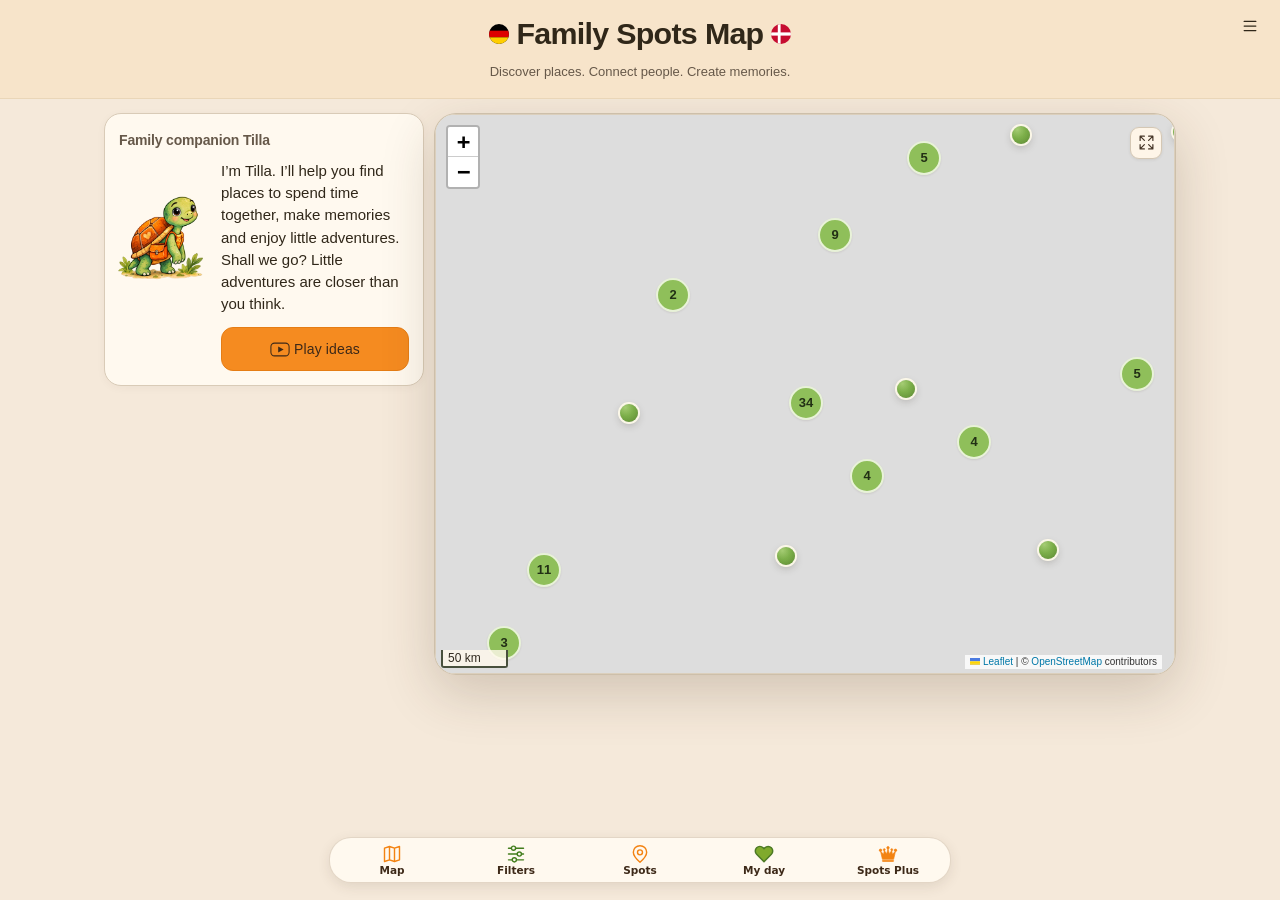
==== commit 7739abe4: "FSM V5: Navigation überall auf 44 px vereinheitlicht" ====
--- a/index.html
+++ b/index.html
@@ -214,7 +214,7 @@
   />
 
   <!-- App Styles -->
-  <link rel="stylesheet" href="css/styles.css?v=20261111-architecture-1" />
+  <link rel="stylesheet" href="css/styles.css?v=20261111-nav44-2" />
   <link rel="stylesheet" href="css/badges.css" />
   <link rel="stylesheet" href="css/diary.css?v=20261030-diary-3" />
 <link rel="stylesheet" href="css/interface.css?v=20261109-details-v43">
@@ -233,7 +233,7 @@
   <link rel="stylesheet" href="css/fsm-proportion-target-v917.css?v=20261109-details-v43" />
   <link rel="stylesheet" href="css/fsm-landscape-space-v918.css?v=20261109-details-v43" />
   <link rel="stylesheet" href="css/cycle-tours.css?v=20261109-details-v43">
-  <link rel="stylesheet" href="css/tourenwelt.css?v=20261111-architecture-1">
+  <link rel="stylesheet" href="css/tourenwelt.css?v=20261111-nav44-2">
   <link rel="stylesheet" href="css/fsm-cohesion-v34.css?v=20261109-details-v43">
   <link rel="stylesheet" href="css/fsm-about-premium-v4.css?v=20261109-details-v43">
   <!-- Kalender-Design bewusst nach den älteren globalen Regeln laden. -->
@@ -252,10 +252,10 @@
       }, { capture: true, passive: true });
     })();
   </script>
-  <link rel="stylesheet" href="css/fsm-touren-reference.css?v=20261111-architecture-1">
-  <link rel="stylesheet" href="css/fsm-spot-unity.css?v=20261111-architecture-1" />
-  <link rel="stylesheet" href="css/fsm-v5-cohesion-final.css?v=20261111-architecture-1" />
-  <link rel="stylesheet" href="css/fsm-navigation-system.css?v=20261111-architecture-1" />
+  <link rel="stylesheet" href="css/fsm-touren-reference.css?v=20261111-nav44-2">
+  <link rel="stylesheet" href="css/fsm-spot-unity.css?v=20261111-nav44-2" />
+  <link rel="stylesheet" href="css/fsm-v5-cohesion-final.css?v=20261111-nav44-2" />
+  <link rel="stylesheet" href="css/fsm-navigation-system.css?v=20261111-nav44-2" />
 </head>
 
 <body>
@@ -2018,10 +2018,10 @@
   ></script>
 
 <!-- Offline und kontrollierte Updates -->
-  <script src="./js/sw-register.js?v=20261111-architecture-1" defer></script>
+  <script src="./js/sw-register.js?v=20261111-nav44-2" defer></script>
 
   <!-- App (ES-Modul) -->
-  <script type="module" src="./js/app.js?v=20261111-architecture-1"></script>
+  <script type="module" src="./js/app.js?v=20261111-nav44-2"></script>
 
   <!-- The spot list starts closed on each page load; no persistent UI preference. -->
   <script type="module">
--- a/css/styles.css
+++ b/css/styles.css
@@ -20,7 +20,7 @@
 /* 4. Komponenten, Layout, Map, Sidebar, Bottom-Nav, Toast, Onboarding etc. */
 @import url("./components.css?v=20261109-details-v43");
 
-@import url("./map-spots.css?v=20261111-architecture-1");
+@import url("./map-spots.css?v=20261111-nav44-2");
 
 /* =========================================================
    GLOBAL OVERRIDES / FIXES
--- a/css/fsm-ui-finish-70.css
+++ b/css/fsm-ui-finish-70.css
@@ -521,11 +521,11 @@
 html.fsm-polished #fsm-map-fullscreen .fsm-map-nav { display:grid!important; grid-template-columns:repeat(5,minmax(0,1fr))!important; align-items:stretch!important; gap:0!important; padding:5px!important; border-radius:20px!important; background:#fff8ef!important; }
 html.fsm-polished #fsm-map-fullscreen .fsm-map-nav .fsm-map-tool--destination {
   box-sizing:border-box!important; width:100%!important; min-width:0!important;
-  min-height:58px!important; padding:6px 1px!important; border:0!important;
+  min-height:44px!important; padding:2px 1px!important; border:0!important;
   background:transparent!important; box-shadow:none!important; border-radius:15px!important;
   font-size:11px!important; line-height:1.22!important;
 }
-html.fsm-polished #fsm-map-fullscreen .fsm-map-nav .fsm-map-tool--destination[aria-current="page"] { background:var(--fsm70-olive)!important; color:#fff!important; }
+html.fsm-polished #fsm-map-fullscreen .fsm-map-nav .fsm-map-tool--destination[aria-current="page"] { background:transparent!important; color:#3d2918!important; }
 html.fsm-polished #fsm-map-fullscreen .fsm-map-themes { scroll-padding-inline:12px!important; }
 /* Fine focus treatment for all major interactive items. */
 html.fsm-polished :is(button,a,summary,[role="button"],input,textarea,select):focus-visible { outline:2px solid var(--fsm-keyboard-focus, #685c51)!important; outline-offset:2px!important; }
@@ -535,7 +535,7 @@
   html.fsm-polished #tilla-sidebar-text { font-size:13px!important; }
   html.fsm-polished :is(#filter-section,.sidebar-section--grow) { padding-inline:12px!important; }
   html.fsm-polished :is(#btn-toggle-filters,#btn-toggle-spots) { font-size:12px!important; max-width:68%!important; }
-  html.fsm-polished #fsm-map-fullscreen .fsm-map-nav .fsm-map-tool--destination { font-size:10px!important; min-height:56px!important; }
+  html.fsm-polished #fsm-map-fullscreen .fsm-map-nav .fsm-map-tool--destination { font-size:10px!important; min-height:44px!important; }
 }
 @media(prefers-reduced-motion:reduce) {
   html.fsm-polished :is(.spot-card,.sidebar-section,.fsm-map-tool--destination) { transition:none!important; }
--- a/css/fsm-home-navigation-84.css
+++ b/css/fsm-home-navigation-84.css
@@ -30,7 +30,7 @@
 }
 .fsm-home-nav__item {
   display:flex; flex-direction:column; align-items:center; justify-content:center;
-  gap:3px; min-width:0; min-height:62px; padding:7px 1px;
+  gap:1px; min-width:0; min-height:44px; padding:2px 1px;
   border:0; border-radius:16px; background:transparent; color:inherit;
   font:inherit; font-size:11px; font-weight:600; line-height:1.15;
   text-align:center; cursor:pointer; touch-action:manipulation;
--- a/css/community-play.css
+++ b/css/community-play.css
@@ -49,7 +49,7 @@
 
 /* The EXISTING home navigation is docked under the concept card, never cloned. */
 #fsm-community-overlay #fsm-home-nav{position:static!important;display:grid!important;flex:none!important;box-sizing:border-box;width:auto!important;max-width:none!important;left:auto!important;right:auto!important;bottom:auto!important;z-index:1!important;margin:0 9px 9px!important;box-shadow:none!important}
-#fsm-community-overlay #fsm-home-nav .fsm-home-nav__item{min-height:58px}
+#fsm-community-overlay #fsm-home-nav .fsm-home-nav__item{min-height:44px}
 #fsm-community-overlay summary:focus-visible {
   outline:2px solid currentColor;
   outline-offset:-3px;
--- a/css/fsm-map-dock-v901.css
+++ b/css/fsm-map-dock-v901.css
@@ -24,8 +24,8 @@
     max-width: 620px !important;
     min-height: 0 !important;
     margin-inline: auto !important;
-    padding: 4px !important;
-    gap: 2px !important;
+    padding: 0 !important;
+    gap: 0 !important;
     border-radius: 20px !important;
     background: #fff9f0 !important;
     border: 1px solid rgba(141, 126, 103, .20) !important;
@@ -34,8 +34,8 @@
   html[data-theme="light"].fsm-home-nav-ready #fsm-home-nav.fsm-home-nav > .fsm-home-nav__item {
     box-sizing: border-box !important;
     min-width: 0 !important;
-    min-height: 58px !important;
-    padding: 5px 1px !important;
+    min-height: 44px !important;
+    padding: 2px 1px !important;
     gap: 3px !important;
     border-radius: 16px !important;
     font-size: clamp(10px, 2.75vw, 12px) !important;
@@ -110,6 +110,6 @@
   }
   html[data-theme="light"].fsm-home-nav-ready #fsm-home-nav.fsm-home-nav > .fsm-home-nav__item {
     font-size: 10px !important;
-    min-height: 58px !important;
+    min-height: 44px !important;
   }
 }
--- a/css/tourenwelt.css
+++ b/css/tourenwelt.css
@@ -98,7 +98,7 @@
 .fsm-tourenwelt .tw-draft .tw-soft svg{width:13px;height:13px;}
 .fsm-tourenwelt .tw-privacy{font-size:11px;color:var(--tw-muted);margin:18px 0;text-align:center;}
 .fsm-tourenwelt .tw-dock{display:grid;flex:none;grid-template-columns:repeat(5,minmax(0,1fr));gap:2px;background:#fffaf1;border-top:1px solid #e5d9c7;padding:5px max(10px,env(safe-area-inset-left)) max(7px,env(safe-area-inset-bottom)) max(10px,env(safe-area-inset-right));}
-.fsm-tourenwelt .tw-dock button{display:flex;flex-direction:column;align-items:center;justify-content:center;min-width:0;min-height:58px;gap:2px;border:0;border-radius:15px;background:transparent;color:var(--tw-ink);font-size:clamp(10px,2.8vw,12px);font-weight:650;line-height:1.1;}
+.fsm-tourenwelt .tw-dock button{display:flex;flex-direction:column;align-items:center;justify-content:center;min-width:0;min-height:44px;gap:1px;border:0;border-radius:15px;background:transparent;color:var(--tw-ink);font-size:clamp(10px,2.8vw,12px);font-weight:650;line-height:1.1;}
 .fsm-tourenwelt .tw-dock svg{width:21px;height:21px;}
 .fsm-tourenwelt .tw-dock button:nth-child(4) svg{color:#d59a0b;}
 .fsm-tourenwelt .tw-dock button:nth-child(5) svg{color:#68883d;fill:#7fa54c;}
--- a/css/gemeinsam-erleben-rc.css
+++ b/css/gemeinsam-erleben-rc.css
@@ -93,7 +93,7 @@
 #fse-overlay .fse-footer-note{display:flex;align-items:center;justify-content:center;gap:7px;color:#7b6a57;font-size:11px;line-height:1.3;min-height:44px;text-align:center}
 #fse-overlay .fse-footer-note svg{flex:none}
 #fse-overlay .fse-dock{flex:none;display:grid;grid-template-columns:repeat(5,minmax(0,1fr));gap:2px;align-items:stretch;padding:5px 7px max(7px,env(safe-area-inset-bottom,0px));border-top:1px solid #e8ddcf;background:#fffaf3}
-#fse-overlay .fse-dock-item{display:flex;align-items:center;justify-content:center;gap:3px;flex-direction:column;min-width:0;min-height:53px;padding:5px 1px;color:#463829;border:0;border-radius:13px;background:transparent;font-weight:700!important;font-size:clamp(9px,2.65vw,11px)!important;line-height:1.1}
+#fse-overlay .fse-dock-item{display:flex;align-items:center;justify-content:center;gap:3px;flex-direction:column;min-width:0;min-height:44px;padding:2px 1px;color:#463829;border:0;border-radius:13px;background:transparent;font-weight:700!important;font-size:clamp(9px,2.65vw,11px)!important;line-height:1.1}
 #fse-overlay .fse-dock-item .fse-svg{width:21px!important;height:21px!important}
 #fse-overlay .fse-dock-item[data-nav=plus] .fse-svg{color:#d8a000;fill:#d8a000;stroke-width:1.25}
 #fse-overlay .fse-dock-item[data-nav=diary] .fse-svg{color:#6e8a39;fill:#78a044;stroke:#52762c}
--- a/css/fsm-navigation-system.css
+++ b/css/fsm-navigation-system.css
@@ -12,6 +12,7 @@
   --fsm-nav-heart: #4c7924;
   --fsm-nav-radius: 21px;
   --fsm-nav-focus: #567744;
+  --fsm-nav-height: 44px;
 }
 /* Gleicher Hintergrund, dieselben fünf Spalten; kein farbiger Active-Tab. */
 html.fsm-polished :is(
@@ -25,12 +26,15 @@
   display: grid;
   grid-template-columns: repeat(5, minmax(0, 1fr));
   align-items: stretch;
-  gap: 2px;
-  padding: 4px;
-  border: 1px solid var(--fsm-nav-border);
+  height: var(--fsm-nav-height) !important;
+  min-height: var(--fsm-nav-height) !important;
+  max-height: var(--fsm-nav-height) !important;
+  gap: 0 !important;
+  padding: 0 !important;
+  border: 0 !important;
   border-radius: var(--fsm-nav-radius);
   background: var(--fsm-nav-paper);
-  box-shadow: 0 4px 14px rgba(68, 51, 29, .12);
+  box-shadow: 0 0 0 1px var(--fsm-nav-border), 0 4px 14px rgba(68, 51, 29, .12);
 }
 html.fsm-polished :is(
   #fsm-home-nav.fsm-home-nav > .fsm-home-nav__item,
@@ -44,17 +48,19 @@
   flex-direction: column;
   align-items: center;
   justify-content: center;
-  gap: 3px;
+  gap: 1px !important;
   min-width: 0;
-  min-height: 53px;
-  padding: 5px 1px;
+  height: 44px !important;
+  min-height: 44px !important;
+  max-height: 44px !important;
+  padding: 2px 1px !important;
   border: 0;
   border-radius: 14px;
   background: transparent !important;
   color: var(--fsm-nav-text) !important;
   box-shadow: none !important;
   text-align: center;
-  font: 600 clamp(10px, 2.7vw, 11px)/1.18 system-ui, -apple-system, sans-serif;
+  font: 600 clamp(9px, 2.5vw, 10.5px)/1.08 system-ui, -apple-system, sans-serif !important;
   text-shadow: none;
   -webkit-tap-highlight-color: transparent;
 }
@@ -77,18 +83,17 @@
 ) .fsm-nav-icon {
   display: block !important;
   flex: 0 0 auto;
-  width: 22px !important;
-  height: 22px !important;
+  width: 20px !important;
+  height: 20px !important;
   opacity: 1 !important;
   visibility: visible !important;
   stroke: currentColor;
   text-shadow: none;
 }
 /* Die Farbzuordnung ist unabhängig davon, welcher Bereich aktiv ist. */
-html.fsm-polished :is(#fsm-home-nav, #fsm-map-fullscreen, .tw-dock, #fse-overlay .fse-dock)
-  [data-nav="map"],
-html.fsm-polished :is(#fsm-home-nav, #fsm-map-fullscreen, .tw-dock, #fse-overlay .fse-dock)
-  [data-nav="map"] :is(.fsm-nav-icon,.fsm-home-nav__label,.fsm-map-tool__label,span) {
+/* Orange ausschließlich am Symbol: alle Labels, auch „Karte“, bleiben braun. */
+html.fsm-polished :is(#fsm-home-nav, #fsm-map-fullscreen, .tw-dock, #fse-overlay .fse-dock)
+  [data-nav="map"] > .fsm-nav-icon {
   color: var(--fsm-nav-orange) !important;
 }
 html.fsm-polished :is(#fsm-home-nav, #fsm-map-fullscreen, .tw-dock, #fse-overlay .fse-dock)
@@ -106,7 +111,7 @@
   outline-offset: -2px;
 }
 @media (max-width:359px) {
-  html.fsm-polished :is(#fsm-home-nav, #fsm-map-fullscreen .fsm-map-nav, .tw-dock, #fse-overlay .fse-dock) {gap:0;padding:3px;}
+  html.fsm-polished :is(#fsm-home-nav, #fsm-map-fullscreen .fsm-map-nav, .tw-dock, #fse-overlay .fse-dock) {gap:0!important;padding:0!important;}
   html.fsm-polished :is(#fsm-home-nav, #fsm-map-fullscreen, .tw-dock, #fse-overlay .fse-dock) [data-nav] {font-size:10px !important;}
 }
 @media (forced-colors:active) {
@@ -134,3 +139,68 @@
   right: max(12px, env(safe-area-inset-right,0px));
   max-width: 620px;
 }
+
+/* Abnahme 44 px: echte Höhe der Leiste UND aller fünf interaktiven Ziele.
+   Die Begrenzung auf Navigationstabs lässt übrige 44px-Dialogaktionen unverändert. */
+html.fsm-polished :is(
+  #fsm-home-nav.fsm-home-nav,
+  #fsm-map-fullscreen .fsm-map-nav,
+  .fsm-tourenwelt .tw-dock,
+  .fsm-tourenfilter .tw-dock,
+  #fse-overlay .fse-dock
+) {
+  height: 44px !important;
+  min-height: 44px !important;
+  max-height: 44px !important;
+  padding: 0 !important;
+  gap: 0 !important;
+  border: 0 !important;
+  overflow: visible;
+  background: var(--fsm-nav-paper) !important;
+  --fsm-nav-text: #3d2918 !important; /* Legacy component variables cannot recolor labels. */
+}
+html.fsm-polished :is(
+  #fsm-home-nav.fsm-home-nav > .fsm-home-nav__item,
+  #fsm-map-fullscreen .fsm-map-nav > .fsm-map-tool--destination,
+  .fsm-tourenwelt .tw-dock > button,
+  .fsm-tourenfilter .tw-dock > button,
+  #fse-overlay .fse-dock > .fse-dock-item
+) {
+  box-sizing: border-box !important;
+  height: 44px !important;
+  min-height: 44px !important;
+  max-height: 44px !important;
+  min-width: 0 !important;
+  padding: 2px 1px !important;
+  gap: 1px !important;
+  display: flex !important;
+  flex-direction: column !important;
+  align-items: center !important;
+  justify-content: center !important;
+  background: transparent !important;
+  color: var(--fsm-nav-text) !important;
+  box-shadow: none !important;
+  border: 0 !important;
+  border-radius: 12px !important;
+}
+html.fsm-polished :is(
+  #fsm-home-nav.fsm-home-nav > .fsm-home-nav__item,
+  #fsm-map-fullscreen .fsm-map-nav > .fsm-map-tool--destination,
+  .fsm-tourenwelt .tw-dock > button,
+  .fsm-tourenfilter .tw-dock > button,
+  #fse-overlay .fse-dock > .fse-dock-item
+) :is(.fsm-home-nav__label,.fsm-map-tool__label,span:not(.fsm-nav-icon)) {
+  color: var(--fsm-nav-text) !important;
+  font-size: clamp(9px, 2.5vw, 10.5px) !important;
+  font-weight: 600 !important;
+  line-height: 1.1 !important;
+  white-space: nowrap !important;
+}
+/* Dies ist kein visuell markierter aktiver Tab. Das Attribut aria-current
+   bleibt für Screenreader erhalten. */
+html.fsm-polished :is(#fsm-home-nav, #fsm-map-fullscreen .fsm-map-nav, .tw-dock, #fse-overlay .fse-dock)
+  [data-nav][aria-current="page"] {
+  color: var(--fsm-nav-text) !important;
+  background: transparent !important;
+  box-shadow: none !important;
+}
